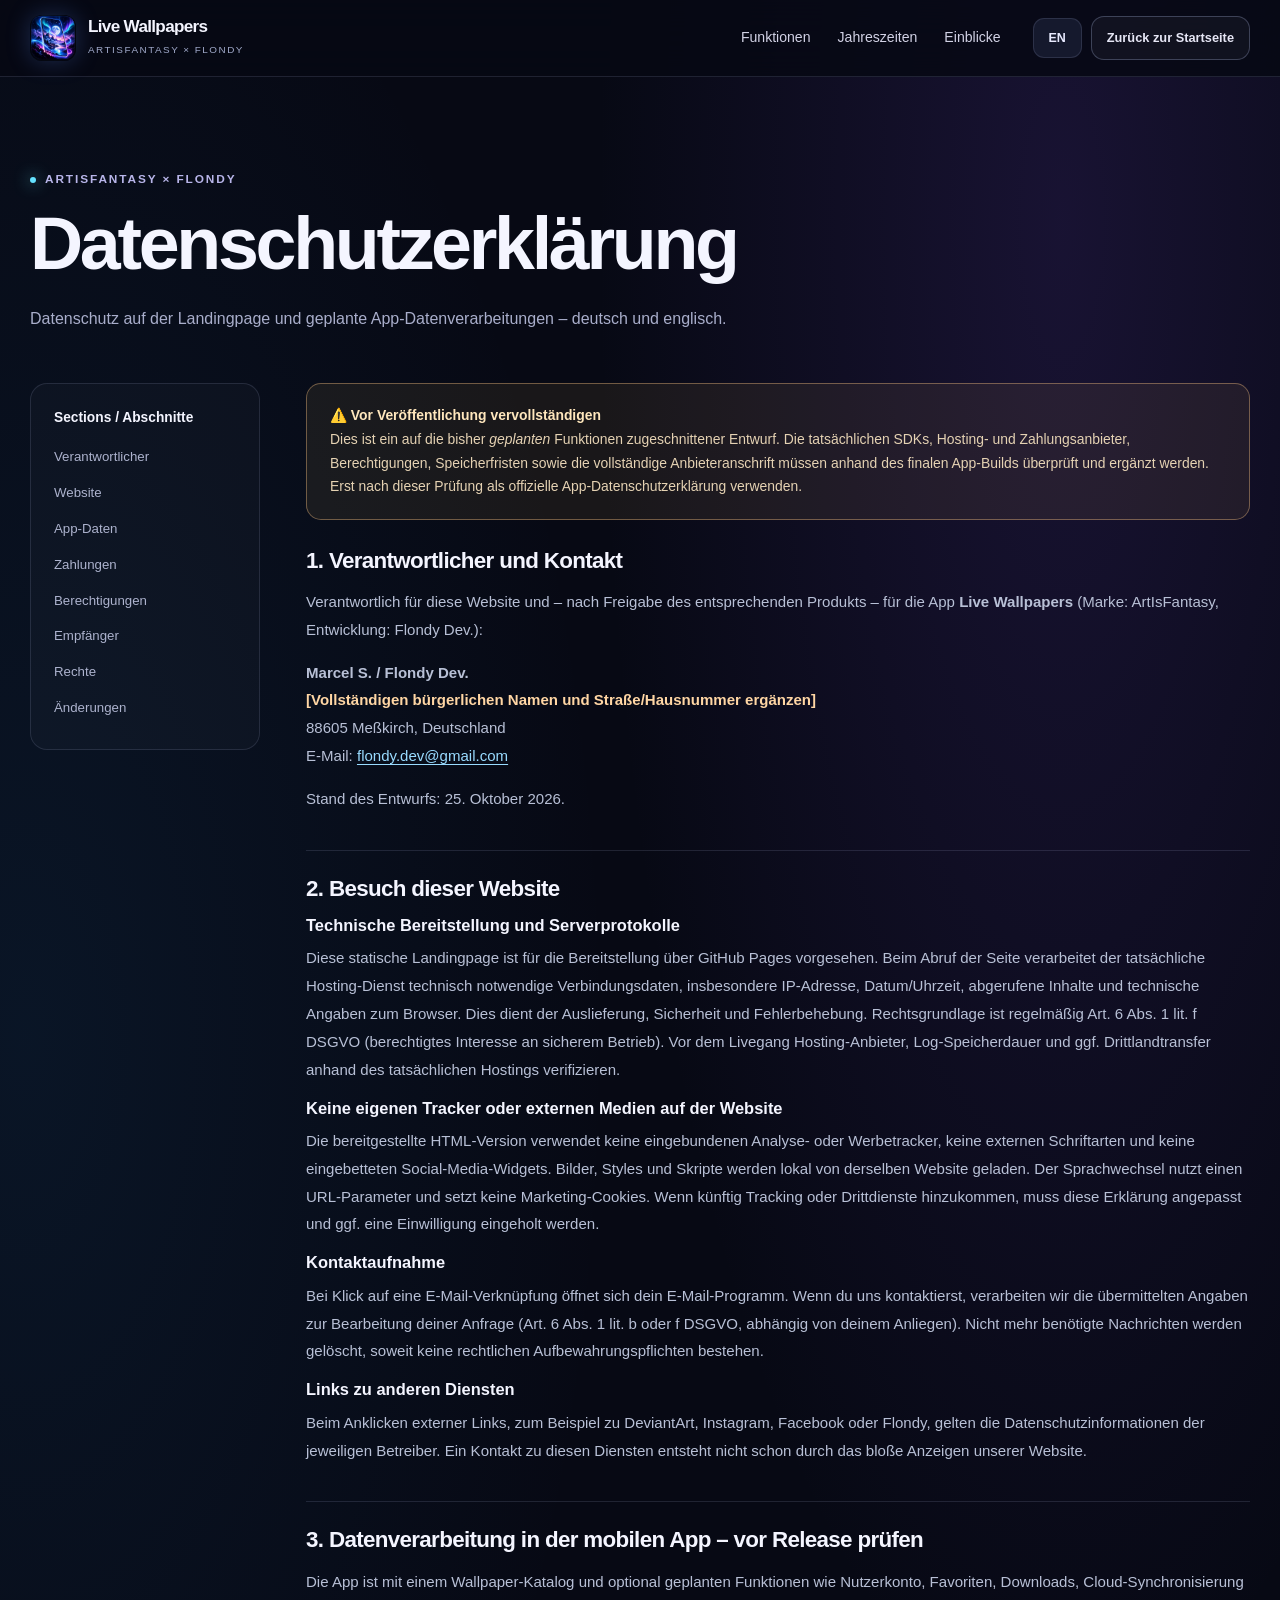
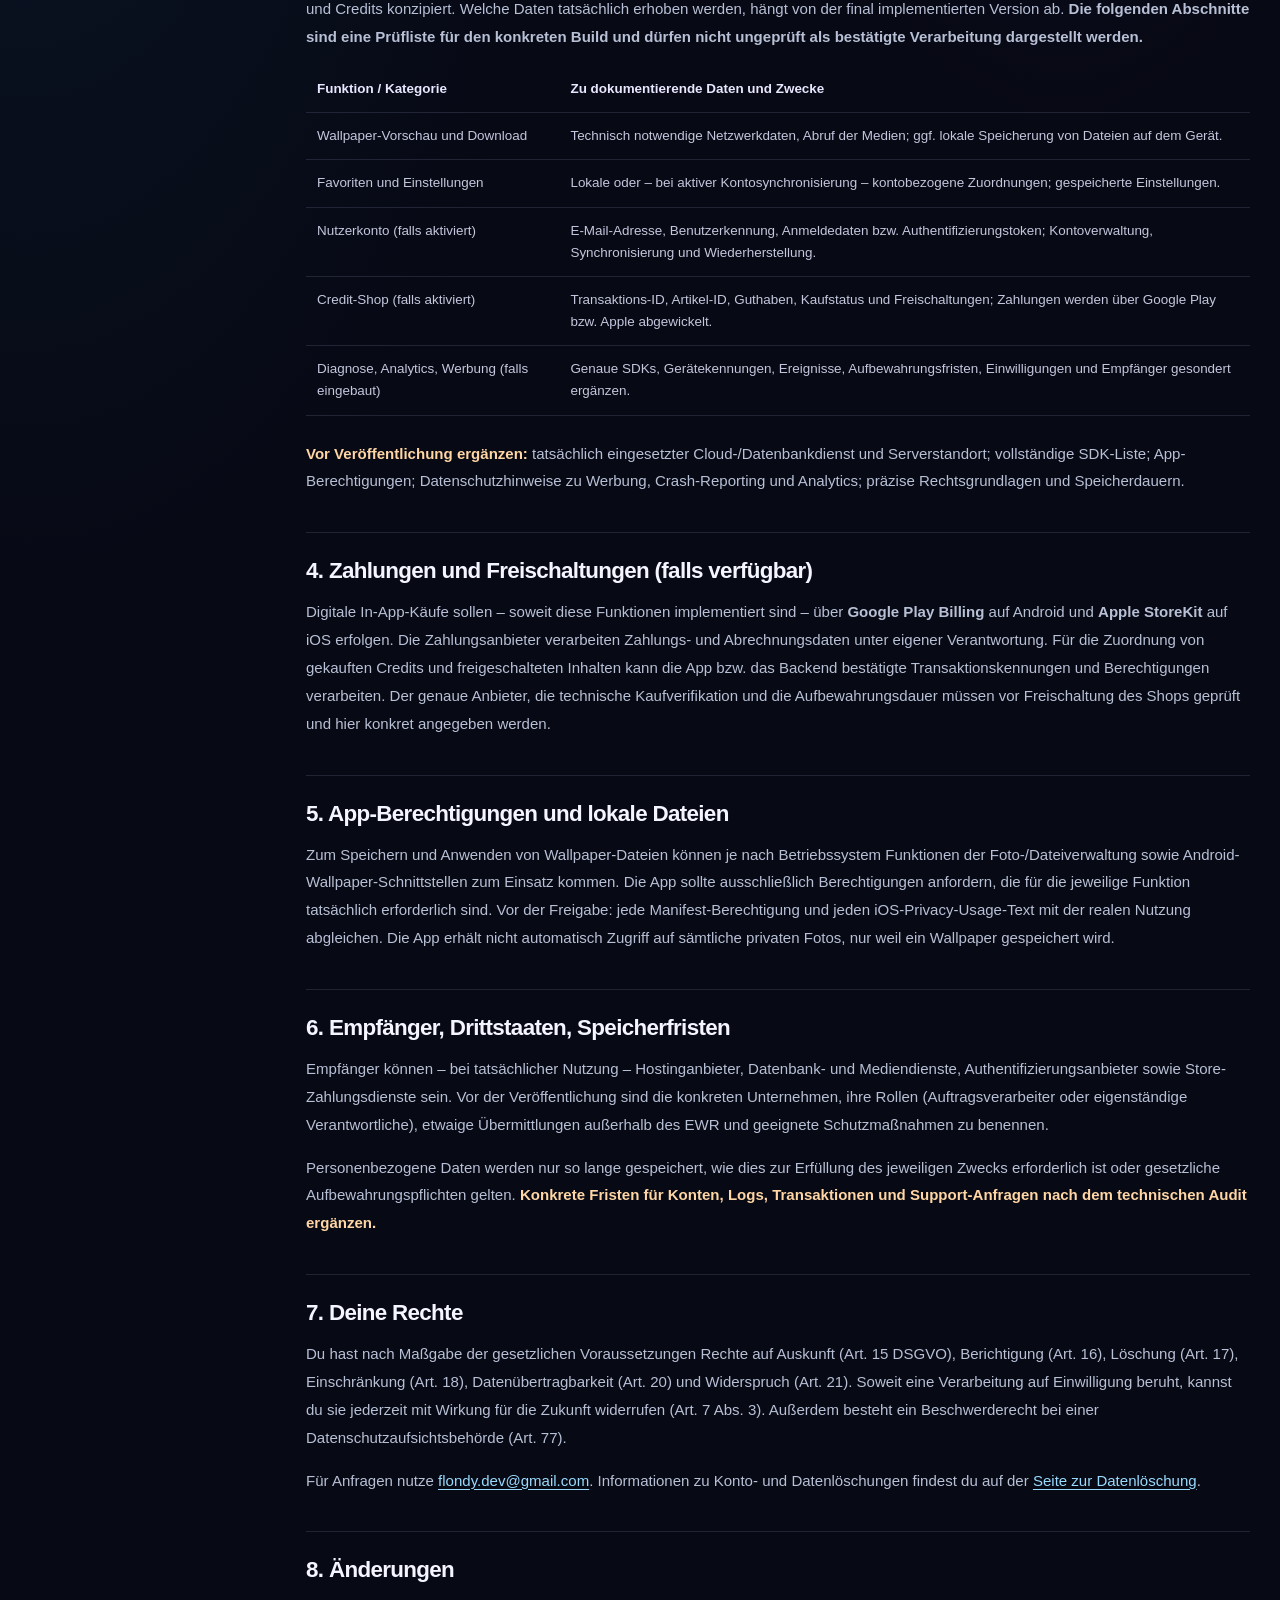
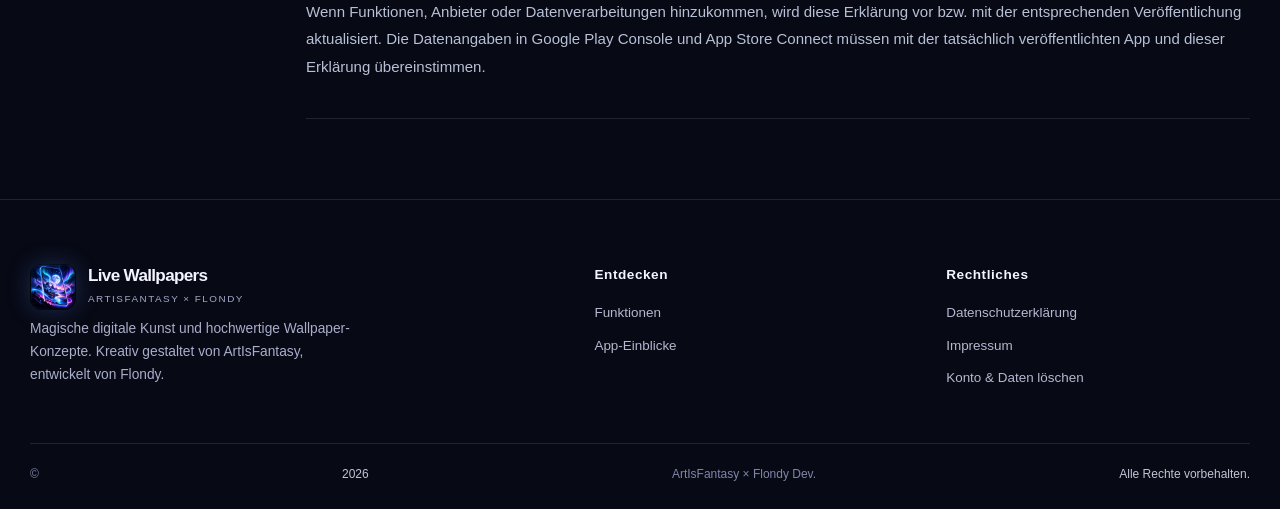
==== datenschutz.html @ 651c8b45 "Landingpage V1: erste Premium-Landingpage (Archiv) Archiv-Commit: originaler Stand aus dem Paket "Li" ====
<!DOCTYPE html>
<html lang="de"><head><meta charset="utf-8"/><meta content="width=device-width,initial-scale=1" name="viewport"/><meta content="#070914" name="theme-color"/><meta content="dark" name="color-scheme"/><meta content="Datenschutz auf der Landingpage und geplante App-Datenverarbeitungen – deutsch und englisch." name="description"/><link href="assets/icon-512.png" rel="icon"/><link href="assets/styles.css" rel="stylesheet"/><title>privacyTitle – Live Wallpapers</title></head><body data-lang="de">
<a class="skip" href="#main">Zum Inhalt springen</a><header class="nav-wrap"><div class="nav container"><a class="brand" href="index.html"><img alt="" height="46" src="assets/brand-icon.webp" width="46"/><span><strong>Live Wallpapers</strong><small>ARTISFANTASY × FLONDY</small></span></a><nav aria-label="Navigation" class="nav-links" id="nav-menu"><a data-t="navFeatures" href="index.html#features">Funktionen</a><a data-t="navSeasons" href="index.html#seasons">Jahreszeiten</a><a data-t="navGallery" href="index.html#preview">Einblicke</a></nav><div class="nav-actions"><button class="lang-btn" data-lang-toggle="" type="button">EN</button><a class="btn btn-ghost btn-sm" data-t="legalBack" href="index.html">Zurück zur Startseite</a><button aria-controls="nav-menu" aria-expanded="false" class="menu-btn" id="menu-btn" type="button">☰</button></div></div></header>
<main id="main"><div class="container"><div class="legal-hero"><span class="eyebrow">ARTISFANTASY × FLONDY</span><h1 data-t="privacyTitle">Datenschutzerklärung</h1><p>Datenschutz auf der Landingpage und geplante App-Datenverarbeitungen – deutsch und englisch.</p></div><div class="legal-layout"><aside aria-label="Abschnitte" class="legal-aside"><strong style="display:block;margin-bottom:9px;font-size:.86rem">Sections / Abschnitte</strong><a href="#controller">Verantwortlicher</a><a href="#website">Website</a><a href="#app">App-Daten</a><a href="#payments">Zahlungen</a><a href="#permissions">Berechtigungen</a><a href="#recipients">Empfänger</a><a href="#rights">Rechte</a><a href="#changes">Änderungen</a></aside><div class="legal-text"><div class="legal-alert"><strong>⚠️ Vor Veröffentlichung vervollständigen</strong><div>Dies ist ein auf die bisher <em>geplanten</em> Funktionen zugeschnittener Entwurf. Die tatsächlichen SDKs, Hosting- und Zahlungsanbieter, Berechtigungen, Speicherfristen sowie die vollständige Anbieteranschrift müssen anhand des finalen App-Builds überprüft und ergänzt werden. Erst nach dieser Prüfung als offizielle App-Datenschutzerklärung verwenden.</div></div>
<div data-lang-content="de">
<section id="controller"><h2>1. Verantwortlicher und Kontakt</h2><p>Verantwortlich für diese Website und – nach Freigabe des entsprechenden Produkts – für die App <strong>Live Wallpapers</strong> (Marke: ArtIsFantasy, Entwicklung: Flondy Dev.):</p><p><strong>Marcel S. / Flondy Dev.</strong><br/><span class="placeholder">[Vollständigen bürgerlichen Namen und Straße/Hausnummer ergänzen]</span><br/>88605 Meßkirch, Deutschland<br/>E-Mail: <a href="mailto:flondy.dev@gmail.com">flondy.dev@gmail.com</a></p><p>Stand des Entwurfs: 25. Oktober 2026.</p></section>
<section id="website"><h2>2. Besuch dieser Website</h2><h3>Technische Bereitstellung und Serverprotokolle</h3><p>Diese statische Landingpage ist für die Bereitstellung über GitHub Pages vorgesehen. Beim Abruf der Seite verarbeitet der tatsächliche Hosting-Dienst technisch notwendige Verbindungsdaten, insbesondere IP-Adresse, Datum/Uhrzeit, abgerufene Inhalte und technische Angaben zum Browser. Dies dient der Auslieferung, Sicherheit und Fehlerbehebung. Rechtsgrundlage ist regelmäßig Art. 6 Abs. 1 lit. f DSGVO (berechtigtes Interesse an sicherem Betrieb). Vor dem Livegang Hosting-Anbieter, Log-Speicherdauer und ggf. Drittlandtransfer anhand des tatsächlichen Hostings verifizieren.</p><h3>Keine eigenen Tracker oder externen Medien auf der Website</h3><p>Die bereitgestellte HTML-Version verwendet keine eingebundenen Analyse- oder Werbetracker, keine externen Schriftarten und keine eingebetteten Social-Media-Widgets. Bilder, Styles und Skripte werden lokal von derselben Website geladen. Der Sprachwechsel nutzt einen URL-Parameter und setzt keine Marketing-Cookies. Wenn künftig Tracking oder Drittdienste hinzukommen, muss diese Erklärung angepasst und ggf. eine Einwilligung eingeholt werden.</p><h3>Kontaktaufnahme</h3><p>Bei Klick auf eine E-Mail-Verknüpfung öffnet sich dein E-Mail-Programm. Wenn du uns kontaktierst, verarbeiten wir die übermittelten Angaben zur Bearbeitung deiner Anfrage (Art. 6 Abs. 1 lit. b oder f DSGVO, abhängig von deinem Anliegen). Nicht mehr benötigte Nachrichten werden gelöscht, soweit keine rechtlichen Aufbewahrungspflichten bestehen.</p><h3>Links zu anderen Diensten</h3><p>Beim Anklicken externer Links, zum Beispiel zu DeviantArt, Instagram, Facebook oder Flondy, gelten die Datenschutzinformationen der jeweiligen Betreiber. Ein Kontakt zu diesen Diensten entsteht nicht schon durch das bloße Anzeigen unserer Website.</p></section>
<section id="app"><h2>3. Datenverarbeitung in der mobilen App – vor Release prüfen</h2><p>Die App ist mit einem Wallpaper-Katalog und optional geplanten Funktionen wie Nutzerkonto, Favoriten, Downloads, Cloud-Synchronisierung und Credits konzipiert. Welche Daten tatsächlich erhoben werden, hängt von der final implementierten Version ab. <strong>Die folgenden Abschnitte sind eine Prüfliste für den konkreten Build und dürfen nicht ungeprüft als bestätigte Verarbeitung dargestellt werden.</strong></p><table class="policy-table"><thead><tr><th>Funktion / Kategorie</th><th>Zu dokumentierende Daten und Zwecke</th></tr></thead><tbody><tr><td>Wallpaper-Vorschau und Download</td><td>Technisch notwendige Netzwerkdaten, Abruf der Medien; ggf. lokale Speicherung von Dateien auf dem Gerät.</td></tr><tr><td>Favoriten und Einstellungen</td><td>Lokale oder – bei aktiver Kontosynchronisierung – kontobezogene Zuordnungen; gespeicherte Einstellungen.</td></tr><tr><td>Nutzerkonto (falls aktiviert)</td><td>E-Mail-Adresse, Benutzerkennung, Anmeldedaten bzw. Authentifizierungstoken; Kontoverwaltung, Synchronisierung und Wiederherstellung.</td></tr><tr><td>Credit-Shop (falls aktiviert)</td><td>Transaktions-ID, Artikel-ID, Guthaben, Kaufstatus und Freischaltungen; Zahlungen werden über Google Play bzw. Apple abgewickelt.</td></tr><tr><td>Diagnose, Analytics, Werbung (falls eingebaut)</td><td>Genaue SDKs, Gerätekennungen, Ereignisse, Aufbewahrungsfristen, Einwilligungen und Empfänger gesondert ergänzen.</td></tr></tbody></table><p><span class="placeholder">Vor Veröffentlichung ergänzen:</span> tatsächlich eingesetzter Cloud-/Datenbankdienst und Serverstandort; vollständige SDK-Liste; App-Berechtigungen; Datenschutzhinweise zu Werbung, Crash-Reporting und Analytics; präzise Rechtsgrundlagen und Speicherdauern.</p></section>
<section id="payments"><h2>4. Zahlungen und Freischaltungen (falls verfügbar)</h2><p>Digitale In-App-Käufe sollen – soweit diese Funktionen implementiert sind – über <strong>Google Play Billing</strong> auf Android und <strong>Apple StoreKit</strong> auf iOS erfolgen. Die Zahlungsanbieter verarbeiten Zahlungs- und Abrechnungsdaten unter eigener Verantwortung. Für die Zuordnung von gekauften Credits und freigeschalteten Inhalten kann die App bzw. das Backend bestätigte Transaktionskennungen und Berechtigungen verarbeiten. Der genaue Anbieter, die technische Kaufverifikation und die Aufbewahrungsdauer müssen vor Freischaltung des Shops geprüft und hier konkret angegeben werden.</p></section>
<section id="permissions"><h2>5. App-Berechtigungen und lokale Dateien</h2><p>Zum Speichern und Anwenden von Wallpaper-Dateien können je nach Betriebssystem Funktionen der Foto-/Dateiverwaltung sowie Android-Wallpaper-Schnittstellen zum Einsatz kommen. Die App sollte ausschließlich Berechtigungen anfordern, die für die jeweilige Funktion tatsächlich erforderlich sind. Vor der Freigabe: jede Manifest-Berechtigung und jeden iOS-Privacy-Usage-Text mit der realen Nutzung abgleichen. Die App erhält nicht automatisch Zugriff auf sämtliche privaten Fotos, nur weil ein Wallpaper gespeichert wird.</p></section>
<section id="recipients"><h2>6. Empfänger, Drittstaaten, Speicherfristen</h2><p>Empfänger können – bei tatsächlicher Nutzung – Hostinganbieter, Datenbank- und Mediendienste, Authentifizierungsanbieter sowie Store-Zahlungsdienste sein. Vor der Veröffentlichung sind die konkreten Unternehmen, ihre Rollen (Auftragsverarbeiter oder eigenständige Verantwortliche), etwaige Übermittlungen außerhalb des EWR und geeignete Schutzmaßnahmen zu benennen.</p><p>Personenbezogene Daten werden nur so lange gespeichert, wie dies zur Erfüllung des jeweiligen Zwecks erforderlich ist oder gesetzliche Aufbewahrungspflichten gelten. <span class="placeholder">Konkrete Fristen für Konten, Logs, Transaktionen und Support-Anfragen nach dem technischen Audit ergänzen.</span></p></section>
<section id="rights"><h2>7. Deine Rechte</h2><p>Du hast nach Maßgabe der gesetzlichen Voraussetzungen Rechte auf Auskunft (Art. 15 DSGVO), Berichtigung (Art. 16), Löschung (Art. 17), Einschränkung (Art. 18), Datenübertragbarkeit (Art. 20) und Widerspruch (Art. 21). Soweit eine Verarbeitung auf Einwilligung beruht, kannst du sie jederzeit mit Wirkung für die Zukunft widerrufen (Art. 7 Abs. 3). Außerdem besteht ein Beschwerderecht bei einer Datenschutzaufsichtsbehörde (Art. 77).</p><p>Für Anfragen nutze <a href="mailto:flondy.dev@gmail.com">flondy.dev@gmail.com</a>. Informationen zu Konto- und Datenlöschungen findest du auf der <a href="konto-loeschen.html">Seite zur Datenlöschung</a>.</p></section>
<section id="changes"><h2>8. Änderungen</h2><p>Wenn Funktionen, Anbieter oder Datenverarbeitungen hinzukommen, wird diese Erklärung vor bzw. mit der entsprechenden Veröffentlichung aktualisiert. Die Datenangaben in Google Play Console und App Store Connect müssen mit der tatsächlich veröffentlichten App und dieser Erklärung übereinstimmen.</p></section>
</div>
<div data-lang-content="en">
<div class="legal-alert"><strong>⚠️ Complete before publishing</strong><div>This is a draft based on planned features. The actual SDKs, hosting and payment providers, permissions, retention periods, and full legal address must be checked against the final app build. Do not use it as the official app privacy policy until verified.</div></div>
<section id="controller-en"><h2>1. Data controller and contact</h2><p>Responsible for this website and, subject to release, the <strong>Live Wallpapers</strong> app (ArtIsFantasy brand, developed by Flondy Dev.):</p><p><strong>Marcel S. / Flondy Dev.</strong><br/><span class="placeholder">[Add full legal name and street address]</span><br/>88605 Meßkirch, Germany<br/>Email: <a href="mailto:flondy.dev@gmail.com">flondy.dev@gmail.com</a></p><p>Draft dated October 25, 2026.</p></section>
<section id="website-en"><h2>2. Visiting this website</h2><h3>Hosting and server logs</h3><p>This static website is designed for GitHub Pages hosting. When accessing the website, the actual hosting provider processes technically necessary connection data, such as IP address, date/time, requested resources, and browser information, to deliver and secure the service. The usual legal basis is Art. 6(1)(f) GDPR (legitimate interest in a secure website). Confirm the actual host, log retention, and any international transfers before launch.</p><h3>No embedded analytics or marketing trackers</h3><p>This provided version does not embed analytics, ad trackers, third-party fonts, or social widgets. Images and scripts are hosted with the website. Language switching uses a URL parameter without marketing cookies. Any future integration of trackers requires a policy update and, where necessary, consent.</p><h3>Emails and external links</h3><p>Email links open your mail program. If you write to us, the personal information you provide is used to handle your request under Art. 6(1)(b) or (f) GDPR as applicable. We delete messages when no longer required, subject to legal retention duties. Following external links to DeviantArt, Instagram, Facebook, or other sites makes those services' privacy terms applicable.</p></section>
<section id="app-en"><h2>3. Mobile app data – verification required before release</h2><p>The app is designed for wallpapers and may include accounts, favorites, downloads, cloud synchronization, and credits. The exact collection and handling of personal data depends on the final implementation. <strong>The following is a build-audit checklist, not a representation that each feature is already active.</strong></p><table class="policy-table"><thead><tr><th>Feature</th><th>Potential data and purpose to verify</th></tr></thead><tbody><tr><td>Wallpaper browsing/downloads</td><td>Necessary network requests and locally saved wallpaper files.</td></tr><tr><td>Favorites/settings</td><td>Local settings or account-linked favorites if cloud sync is enabled.</td></tr><tr><td>Account (if enabled)</td><td>Email, user ID, authentication credentials or tokens, to manage and restore accounts.</td></tr><tr><td>Credit purchases (if enabled)</td><td>Transaction ID, product ID, credit balance and entitlements; payments via Google or Apple.</td></tr><tr><td>Analytics, crashes, ads (if included)</td><td>Identify all SDKs, device identifiers, recipients, legal basis, consent, and retention.</td></tr></tbody></table><p><span class="placeholder">Before publication:</span> insert actual hosting/backend services and processing locations, precise SDK list, app permissions, legal bases, purposes, and retention periods.</p></section>
<section id="payments-en"><h2>4. Purchases and unlocks (if available)</h2><p>Digital in-app payments are intended to use <strong>Google Play Billing</strong> on Android and <strong>Apple StoreKit</strong> on iOS. Payment platforms handle payment details under their own terms. The app/backend may use verified transaction identifiers and entitlements to maintain purchases and credit balances. Document the final setup and retention periods before releasing the store.</p></section>
<section id="permissions-en"><h2>5. Permissions and local files</h2><p>Saving and applying wallpapers may use system media/file capabilities and Android wallpaper APIs. Only permissions genuinely necessary for a user-requested feature should be requested. Audit Android manifest permissions and iOS usage descriptions before release. Saving a wallpaper does not inherently require unrestricted access to all private photos.</p></section>
<section id="recipients-en"><h2>6. Recipients, transfers, retention</h2><p>Actual recipients may include hosting, storage, authentication, database, and store payment providers. Before publication identify each company, its role, international transfers and safeguards. Personal data is retained only as required for a specific purpose or legal obligation. <span class="placeholder">Specify real retention periods after the implementation audit.</span></p></section>
<section id="rights-en"><h2>7. Your rights</h2><p>Where applicable, you have GDPR rights of access (Art. 15), rectification (Art. 16), erasure (Art. 17), restriction (Art. 18), portability (Art. 20), objection (Art. 21), withdrawal of consent (Art. 7(3)), and the right to lodge a complaint with a data protection authority (Art. 77).</p><p>Contact <a href="mailto:flondy.dev@gmail.com">flondy.dev@gmail.com</a>. For account and data requests, see <a href="konto-loeschen.html?lang=en">Delete account and data</a>.</p></section>
<section id="changes-en"><h2>8. Updates</h2><p>This policy must be updated when the app's features, service providers, or data handling changes. Google Play Data safety disclosures and App Store privacy answers must remain consistent with the actual production build and this notice.</p></section>
</div></div></div></div></main>
<footer class="footer" style="margin-top:20px"><div class="container"><div class="footer-grid"><div><a class="brand" href="index.html"><img alt="" height="46" src="assets/brand-icon.webp" width="46"/><span><strong>Live Wallpapers</strong><small>ARTISFANTASY × FLONDY</small></span></a><p data-t="footerDesc">Magische digitale Kunst und hochwertige Wallpaper-Konzepte. Kreativ gestaltet von ArtIsFantasy, entwickelt von Flondy.</p></div><div><h4 data-t="footerExplore">Entdecken</h4><nav><a data-t="footerFeatures" href="index.html#features">Funktionen</a><a data-t="footerGallery" href="index.html#preview">App-Einblicke</a></nav></div><div><h4 data-t="footerLegal">Rechtliches</h4><nav><a data-lang-href="datenschutz.html" data-t="footerPrivacy" href="datenschutz.html?lang=de">Datenschutzerklärung</a><a data-lang-href="impressum.html" data-t="footerImprint" href="impressum.html?lang=de">Impressum</a><a data-lang-href="konto-loeschen.html" data-t="footerDeletion" href="konto-loeschen.html?lang=de">Konto &amp; Daten löschen</a></nav></div></div><div class="copyright">© <span data-year="">2026</span> ArtIsFantasy × Flondy Dev. <span data-t="footerCopy">Alle Rechte vorbehalten.</span></div></div></footer><script defer="" src="assets/config.js"></script><script defer="" src="assets/main.js"></script></body></html>
---- assets/styles.css ----
:root{--bg:#070914;--bg2:#0e1022;--surface:#11152a;--surface2:#171c35;--border:rgba(198,206,255,.13);--text:#f4f5ff;--muted:#a9aecb;--purple:#b78cff;--cyan:#64e2ff;--rose:#ff89d5;--gold:#ffcf82;--accent:#bd8aff;--accent2:#65dcff;--radius:22px;--max:1220px;--shadow:0 25px 80px rgba(0,0,0,.35)}
*{box-sizing:border-box}html{scroll-behavior:smooth}body{margin:0;color:var(--text);background:radial-gradient(ellipse at 83% 6%,rgba(94,57,173,.20),transparent 31%),radial-gradient(ellipse at 2% 28%,rgba(33,130,199,.10),transparent 33%),var(--bg);font:400 16px/1.65 Inter,ui-sans-serif,-apple-system,BlinkMacSystemFont,"Segoe UI",Arial,sans-serif;overflow-x:hidden}a{color:inherit;text-decoration:none}button{font:inherit;cursor:pointer}button:disabled{cursor:not-allowed}img{max-width:100%;display:block}a:focus-visible,button:focus-visible,input:focus-visible{outline:3px solid var(--cyan);outline-offset:4px}.sr-only{position:absolute;clip-path:inset(50%);width:1px;height:1px;overflow:hidden;white-space:nowrap}.container{width:min(var(--max),calc(100% - 48px));margin-inline:auto}h1,h2,h3,p{margin-top:0}h1,h2,h3{line-height:1.12;letter-spacing:-.045em}h1{font-size:clamp(3.05rem,7.5vw,6.25rem);font-weight:830}h2{font-size:clamp(2.2rem,4.2vw,3.75rem);font-weight:800}h3{font-size:1.22rem;letter-spacing:-.022em}p{color:var(--muted)}.eyebrow{display:inline-flex;gap:9px;align-items:center;text-transform:uppercase;letter-spacing:.16em;font-size:.74rem;font-weight:800;color:#b8b5e9}.eyebrow:before{content:"";height:6px;width:6px;border-radius:50%;background:var(--cyan);box-shadow:0 0 16px var(--cyan)}.gradient-text{background:linear-gradient(100deg,#fff 0%,#c9b7ff 35%,#7de9ff 76%,#ffb1e7);-webkit-background-clip:text;background-clip:text;color:transparent}.glow-orb{pointer-events:none;position:absolute;filter:blur(70px);opacity:.36;border-radius:50%;z-index:-1}.orb-one{background:#7438e5;width:340px;height:340px;top:10%;right:12%}.orb-two{background:#0b8dab;width:290px;height:290px;top:60%;left:-120px}.skip{position:absolute;top:-100px;left:12px;z-index:200;background:#fff;color:#111;padding:8px 16px}.skip:focus{top:10px}
.nav-wrap{position:sticky;top:0;z-index:30;background:rgba(7,9,20,.84);border-bottom:1px solid var(--border);backdrop-filter:blur(18px);-webkit-backdrop-filter:blur(18px)}.nav{height:76px;display:flex;align-items:center;gap:32px}.brand{display:inline-flex;align-items:center;gap:12px;flex-shrink:0}.brand img{width:46px;height:46px;border-radius:12px;box-shadow:0 0 23px rgba(97,145,255,.25)}.brand strong{display:block;font-size:1.07rem;line-height:1.1;letter-spacing:-.04em}.brand small{display:block;font-size:.62rem;letter-spacing:.15em;color:#a0a9c9;text-transform:uppercase;margin-top:5px}.nav-links{margin-left:auto;display:flex;align-items:center;gap:27px}.nav-links a{font-size:.88rem;color:#d2d2e5;transition:color .2s}.nav-links a:hover{color:white}.nav-actions{display:flex;align-items:center;gap:9px}.lang-btn,.menu-btn{background:#15192d;border:1px solid var(--border);color:#e8eaff;border-radius:11px;padding:9px 12px;font-size:.78rem;font-weight:750;min-width:49px}.menu-btn{display:none}.btn{display:inline-flex;align-items:center;justify-content:center;gap:10px;border:1px solid transparent;border-radius:13px;padding:14px 21px;font-weight:750;font-size:.91rem;white-space:nowrap;transition:transform .18s,filter .18s,border-color .18s;background:none}.btn:hover{transform:translateY(-2px);filter:brightness(1.08)}.btn-primary{color:#081221;background:linear-gradient(110deg,#80eeff,#b7a1ff 66%,#f4a8ed);box-shadow:0 10px 30px rgba(102,191,246,.18)}.btn-ghost{color:#e6e6f5;border:1px solid rgba(192,207,255,.25);background:rgba(255,255,255,.04)}.btn-sm{padding:10px 15px;font-size:.8rem}.btn-disabled{opacity:.55;cursor:default}.btn-disabled:hover{transform:none;filter:none}.badge{display:inline-flex;align-items:center;gap:8px;padding:7px 13px;background:rgba(134,111,243,.13);border:1px solid rgba(177,139,255,.33);border-radius:99px;font-size:.72rem;font-weight:750;color:#dfcfff;letter-spacing:.035em}.badge .dot{background:#8af4ca;box-shadow:0 0 12px #8af4ca;width:6px;height:6px;border-radius:50%}
.hero{position:relative;min-height:720px;display:grid;grid-template-columns:1.03fr .97fr;align-items:center;gap:12px;padding-top:74px;padding-bottom:108px}.hero:after{content:"";position:absolute;inset:14% -12% 0 52%;z-index:-2;background:radial-gradient(ellipse at center,rgba(117,48,190,.25),transparent 65%)}.hero-copy{position:relative;z-index:2}.hero h1{margin:24px 0}.hero p{max-width:520px;font-size:1.08rem;line-height:1.8}.hero-actions{display:flex;flex-wrap:wrap;gap:13px;margin-top:31px}.trustline{display:flex;align-items:center;gap:12px;margin-top:27px;color:#a4adc8;font-size:.78rem}.trustline .stars{color:var(--gold);letter-spacing:.09em}.hero-art{position:relative;min-height:580px;display:flex;align-items:center;justify-content:center}.hero-art:before{content:"";position:absolute;inset:4%;background:radial-gradient(circle,rgba(65,145,255,.25),transparent 67%);filter:blur(18px)}.hero-art img{position:relative;width:min(100%,625px);border-radius:34px;filter:drop-shadow(0 25px 50px rgba(45,55,145,.25));animation:float 9s ease-in-out infinite}.float-card{position:absolute;z-index:2;display:flex;align-items:center;gap:13px;padding:13px 16px;border:1px solid rgba(236,226,255,.25);background:rgba(14,17,35,.80);backdrop-filter:blur(12px);border-radius:15px;box-shadow:var(--shadow)}.float-card strong{display:block;font-size:.86rem;line-height:1.3}.float-card small{display:block;font-size:.7rem;color:var(--muted)}.float-icon{font-size:1.35rem}.float-a{left:-10px;bottom:16%}.float-b{right:-8px;top:22%}.small-stats{display:grid;grid-template-columns:repeat(3,1fr);gap:14px;padding-bottom:28px}.small-stat{border-left:1px solid var(--border);padding-left:25px}.small-stat strong{display:block;font-size:1.16rem;line-height:1.3}.small-stat span{font-size:.83rem;color:var(--muted)}
.section{padding:95px 0}.section-head{text-align:center;max-width:760px;margin:0 auto 42px}.section-head h2{margin:15px 0}.section-head p{font-size:1rem}.section-head.left{text-align:left;margin-left:0}.section-head.left p{max-width:610px}.divider-line{border-top:1px solid var(--border)}.feature-grid{display:grid;grid-template-columns:repeat(3,1fr);gap:18px}.feature{padding:30px 28px;border:1px solid var(--border);border-radius:var(--radius);background:linear-gradient(150deg,rgba(255,255,255,.065),rgba(255,255,255,.017));min-height:230px;transition:transform .3s,border-color .3s}.feature:hover{transform:translateY(-5px);border-color:rgba(179,156,255,.38)}.feature .ico{display:grid;place-items:center;width:50px;height:50px;border-radius:15px;background:linear-gradient(140deg,rgba(117,208,255,.17),rgba(192,104,254,.16));font-size:1.5rem;margin-bottom:25px}.feature p{font-size:.89rem;margin-bottom:0}.feature h3{margin:0 0 10px}
.season-section{position:relative;overflow:hidden}.season-layout{display:grid;grid-template-columns:.85fr 1.15fr;gap:45px;align-items:center}.season-controls{display:flex;gap:10px;flex-wrap:wrap;margin:30px 0}.season-tab{display:flex;align-items:center;gap:9px;padding:10px 13px;border:1px solid var(--border);color:#bcc3d9;border-radius:11px;background:rgba(255,255,255,.03);font-weight:700;font-size:.83rem;transition:all .2s}.season-tab[aria-pressed="true"]{color:white;border-color:var(--accent);background:rgba(175,125,255,.19);box-shadow:inset 0 0 16px rgba(136,103,241,.12)}.season-preview{position:relative;min-height:475px;overflow:hidden;border-radius:32px;border:1px solid rgba(227,224,255,.21);background:#10152b;box-shadow:var(--shadow)}.season-preview img{width:100%;height:100%;min-height:475px;object-fit:cover;transition:opacity .25s,transform 1s}.season-preview:after{content:"";position:absolute;inset:35% 0 0;background:linear-gradient(transparent,rgba(3,5,18,.88))}.season-preview .season-label{position:absolute;z-index:2;bottom:34px;left:34px;right:34px}.season-label strong{font-size:2rem;letter-spacing:-.045em;display:block}.season-label small{font-size:.85rem;color:#dbdaf3}.season-meta{display:inline-block;margin-bottom:13px;padding:5px 12px;border:1px solid rgba(255,255,255,.28);border-radius:99px;color:white;font-size:.76rem;background:rgba(6,9,25,.25);backdrop-filter:blur(8px)}
.gallery-filter{display:flex;justify-content:center;gap:10px;flex-wrap:wrap;margin-bottom:30px}.filter-btn{padding:9px 16px;border-radius:99px;background:#141a30;border:1px solid var(--border);color:#cdd0e7;font-weight:700;font-size:.8rem}.filter-btn[aria-pressed="true"]{background:linear-gradient(120deg,rgba(104,213,249,.2),rgba(175,103,253,.2));border-color:rgba(146,206,255,.48);color:white}.gallery-grid{display:grid;grid-template-columns:repeat(5,1fr);gap:15px}.shot{position:relative;display:block;width:100%;padding:0;border:1px solid var(--border);background:#101528;border-radius:19px;overflow:hidden;text-align:left;transition:transform .25s,border-color .25s;box-shadow:0 16px 45px rgba(0,0,0,.23)}.shot:hover{transform:translateY(-7px);border-color:rgba(137,188,253,.6)}.shot img{width:100%;aspect-ratio:9/16;object-fit:cover}.shot .shot-info{position:absolute;bottom:0;left:0;right:0;padding:35px 13px 13px;background:linear-gradient(transparent,rgba(3,5,20,.95))}.shot-info strong{font-size:.83rem;display:block}.shot-info small{display:block;color:#c5c6dc;font-size:.7rem}.shot[hidden]{display:none}
.showcase{display:grid;grid-template-columns:1fr 1fr;gap:45px;align-items:center}.showcase-image{position:relative;max-width:520px;justify-self:center}.showcase-image img{border-radius:28px;border:1px solid var(--border);box-shadow:var(--shadow)}.list-check{list-style:none;padding:0;margin:28px 0;display:grid;gap:13px}.list-check li{color:#c8cce1;padding-left:30px;position:relative}.list-check li:before{content:"✓";position:absolute;left:0;color:#75ebda;font-weight:850}.credits-panel{position:relative;overflow:hidden;border:1px solid rgba(196,171,255,.29);border-radius:32px;background:radial-gradient(ellipse at 83% -20%,rgba(119,86,214,.37),transparent 55%),linear-gradient(125deg,#11162d,#0c1020);padding:60px 58px;display:grid;grid-template-columns:1.15fr .85fr;gap:25px;align-items:center}.credit-display{justify-self:center;width:250px;height:250px;display:flex;flex-direction:column;align-items:center;justify-content:center;border-radius:50%;border:1px solid rgba(236,221,255,.36);background:radial-gradient(circle,rgba(132,73,235,.48),rgba(24,22,60,.40) 67%);box-shadow:0 0 0 20px rgba(124,101,225,.055),0 0 90px rgba(121,92,234,.3);text-align:center}.credit-display span{font-size:3.25rem;line-height:1}.credit-display strong{font-size:1.5rem;margin-top:7px}.credit-display small{font-size:.7rem;color:#c4bfea;letter-spacing:.13em;text-transform:uppercase}.credit-card{display:flex;gap:12px;align-items:center;margin-top:15px;color:#d6d8ef;font-size:.86rem}
.faq-list{max-width:870px;margin:0 auto;display:grid;gap:12px}.faq-list details{border:1px solid var(--border);border-radius:15px;background:rgba(255,255,255,.03);padding:20px 23px}.faq-list summary{cursor:pointer;font-weight:750;list-style:none;position:relative;padding-right:25px}.faq-list summary::-webkit-details-marker{display:none}.faq-list summary:after{content:"+";position:absolute;right:0;font-size:1.4rem;color:var(--cyan);top:-5px}.faq-list details[open] summary:after{content:"−"}.faq-list details p{margin:14px 0 0;font-size:.89rem}
.final-cta{position:relative;text-align:center;border:1px solid var(--border);border-radius:30px;overflow:hidden;padding:76px 25px;background:linear-gradient(160deg,rgba(128,80,205,.2),rgba(19,40,69,.22)),#10142a}.final-cta:after{content:"";position:absolute;z-index:0;width:450px;height:450px;border-radius:50%;background:rgba(110,91,220,.24);filter:blur(90px);left:50%;top:-200px;transform:translateX(-50%)}.final-cta>*{position:relative;z-index:1}.final-cta h2{max-width:650px;margin:16px auto}.final-cta p{max-width:570px;margin:0 auto 26px}.footer{padding:64px 0 24px;border-top:1px solid var(--border);margin-top:90px}.footer-grid{display:grid;grid-template-columns:1.7fr 1fr 1fr;gap:48px}.footer p{font-size:.86rem;max-width:335px}.footer h4{font-size:.85rem;letter-spacing:.04em;margin:0 0 16px}.footer nav{display:grid;gap:10px}.footer nav a{font-size:.84rem;color:#b4b9d1}.footer nav a:hover{color:#fff}.copyright{margin-top:43px;padding-top:21px;border-top:1px solid var(--border);display:flex;justify-content:space-between;gap:20px;flex-wrap:wrap;font-size:.75rem;color:#7f87aa}.copyright span{color:#c2c4d7}
.legal-hero{padding:88px 0 35px}.legal-hero h1{font-size:clamp(2.7rem,6vw,4.6rem);margin:12px 0 20px}.legal-hero p{max-width:750px}.legal-layout{display:grid;grid-template-columns:230px minmax(0,1fr);gap:46px;align-items:start;padding-bottom:60px}.legal-aside{position:sticky;top:108px;background:rgba(255,255,255,.025);border:1px solid var(--border);padding:23px;border-radius:17px}.legal-aside a{display:block;padding:7px 0;font-size:.83rem;color:#adb3ce}.legal-aside a:hover{color:white}.legal-text{min-width:0}.legal-text section{padding:25px 0 22px;border-bottom:1px solid var(--border);scroll-margin-top:100px}.legal-text section:first-child{padding-top:0}.legal-text h2{font-size:1.4rem;letter-spacing:-.03em;margin-bottom:15px}.legal-text h3{font-size:1.03rem;letter-spacing:0;margin-bottom:10px}.legal-text p,.legal-text li{font-size:.94rem;line-height:1.85;color:#b8c0d6}.legal-text ul{padding-left:23px}.legal-text a{color:#99dbff;text-decoration:underline;text-underline-offset:3px}.legal-alert{border:1px solid rgba(255,199,134,.38);background:rgba(255,193,97,.075);padding:20px 23px;border-radius:15px;color:#e5d2b3;font-size:.87rem;line-height:1.7;margin:0 0 28px}.legal-alert strong{color:#ffe7bd}.placeholder{color:#ffd6a4;font-weight:700}.policy-table{width:100%;border-collapse:collapse;margin:13px 0 24px;font-size:.84rem}.policy-table th,.policy-table td{border-bottom:1px solid var(--border);padding:12px 11px;text-align:left;vertical-align:top}.policy-table th{color:#e9e7ff}.policy-table td{color:#c4c7dd}body[data-lang="de"] [data-lang-content="en"],body[data-lang="en"] [data-lang-content="de"]{display:none!important}
.modal{border:1px solid rgba(208,210,255,.26);background:#101429;border-radius:24px;color:white;padding:0;max-width:min(700px,calc(100% - 28px));width:100%;box-shadow:0 30px 100px #000b}.modal::backdrop{background:rgba(0,0,0,.82);backdrop-filter:blur(8px)}.modal .modal-inner{display:grid;grid-template-columns:47% 53%}.modal img{width:100%;height:100%;max-height:590px;object-fit:cover;border-radius:24px 0 0 24px}.modal-content{padding:30px;align-self:center}.modal-content h3{font-size:1.65rem;margin:10px 0}.modal-content p{font-size:.92rem}.modal-close{position:absolute;right:12px;top:12px;background:#252842;border:1px solid var(--border);border-radius:10px;color:#fff;width:39px;height:39px;font-size:1.4rem;z-index:1}
@keyframes float{0%,100%{transform:translateY(0)}50%{transform:translateY(-14px)}}@media(max-width:1090px){.nav-links{gap:14px}.gallery-grid{grid-template-columns:repeat(3,1fr)}.hero-art{min-height:460px}.hero{min-height:650px}.float-a{left:0}.float-b{right:0}}@media(max-width:830px){.container{width:min(var(--max),calc(100% - 32px))}.nav{height:70px}.nav-links{display:none;position:absolute;left:0;right:0;top:70px;padding:18px 22px 26px;background:#0b0d1c;flex-direction:column;align-items:start;gap:17px;border-bottom:1px solid var(--border)}.nav-links.is-open{display:flex}.nav-actions{margin-left:auto}.menu-btn{display:inline-flex}.nav-actions .btn-sm{display:none}.hero{grid-template-columns:1fr;text-align:center;padding:66px 0 30px;gap:20px}.hero-copy{max-width:700px;margin-inline:auto}.hero-copy p{margin-inline:auto}.hero-actions,.trustline{justify-content:center}.hero-art{min-height:440px;max-width:610px;width:100%;margin:auto}.hero-art img{width:82%}.small-stats{margin-top:15px}.feature-grid{grid-template-columns:repeat(2,1fr)}.season-layout,.showcase{grid-template-columns:1fr}.season-preview{min-height:420px}.season-preview img{min-height:420px}.credits-panel{padding:36px;grid-template-columns:1fr;text-align:center}.credit-card{justify-content:center}.legal-layout{grid-template-columns:1fr;gap:18px}.legal-aside{position:static;display:flex;flex-wrap:wrap;gap:0 15px}.footer-grid{grid-template-columns:1fr 1fr}.footer-grid>div:first-child{grid-column:1/-1}}@media(max-width:550px){h1{font-size:clamp(2.8rem,13vw,4.3rem)}.section{padding:70px 0}.hero{padding-top:45px}.hero-actions .btn{width:100%}.hero-art{min-height:350px}.hero-art img{width:91%}.float-card{padding:9px 10px}.float-card strong{font-size:.7rem}.float-card small{font-size:.6rem}.float-icon{font-size:1.05rem}.float-a{left:0;bottom:10%}.float-b{right:0;top:20%}.small-stats{gap:4px}.small-stat{padding-left:13px}.small-stat strong{font-size:.93rem}.small-stat span{font-size:.7rem}.feature-grid{grid-template-columns:1fr}.feature{min-height:0}.gallery-grid{grid-template-columns:repeat(2,1fr);gap:11px}.shot-info strong{font-size:.74rem}.season-preview,.season-preview img{min-height:370px}.season-preview .season-label{left:22px;bottom:22px}.season-controls{gap:7px}.season-tab{font-size:.75rem;padding:8px 11px}.credits-panel{padding:35px 23px}.credit-display{width:198px;height:198px}.footer-grid{gap:28px}.footer{margin-top:50px}.modal .modal-inner{grid-template-columns:1fr}.modal img{max-height:45vh;border-radius:24px 24px 0 0}.modal-content{padding:24px}.modal{max-height:90vh;overflow:auto}.legal-hero{padding-top:55px}.policy-table{display:block;overflow-x:auto}.brand strong{font-size:.94rem}.brand small{font-size:.54rem}}@media(prefers-reduced-motion:reduce){*,*:before,*:after{scroll-behavior:auto!important;animation:none!important;transition:none!important}}
/* Prevent decorative blurred effects from creating sideways scroll on narrow devices. */
html,body{max-width:100%;overflow-x:clip}
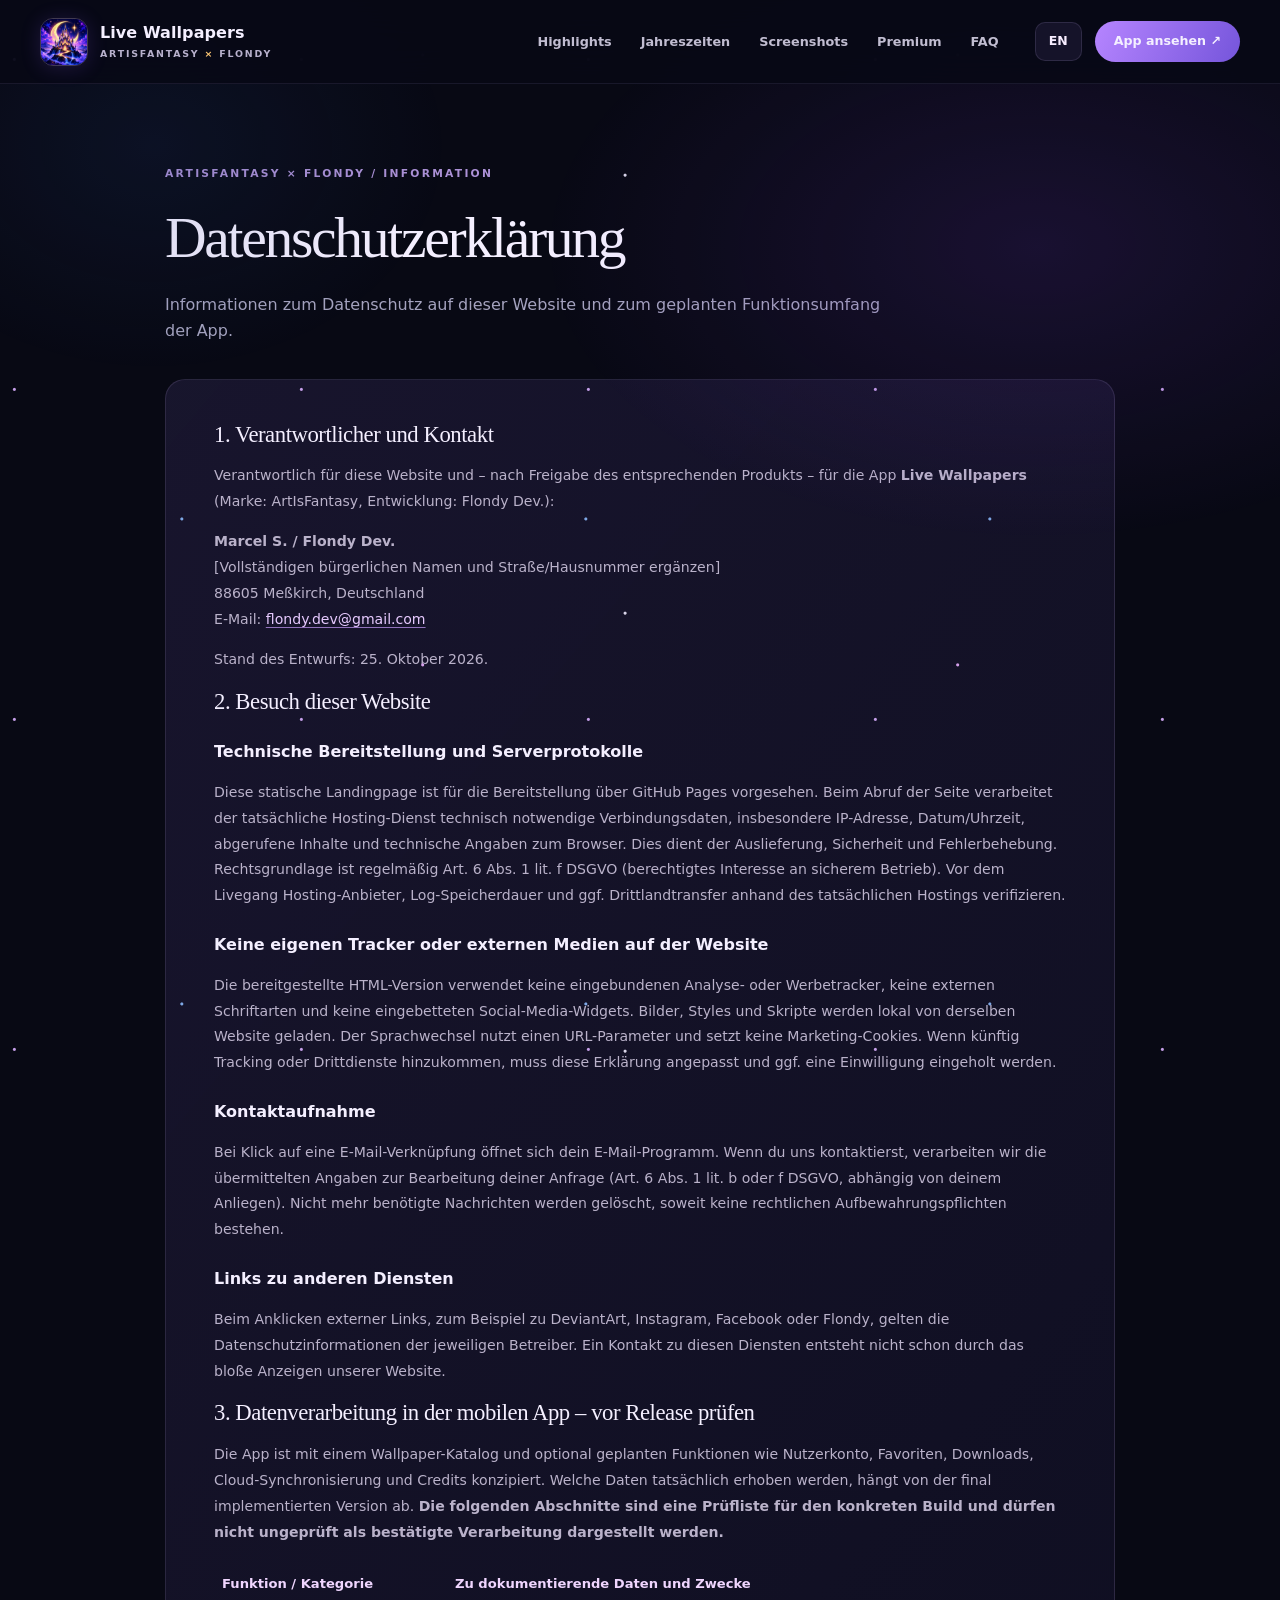
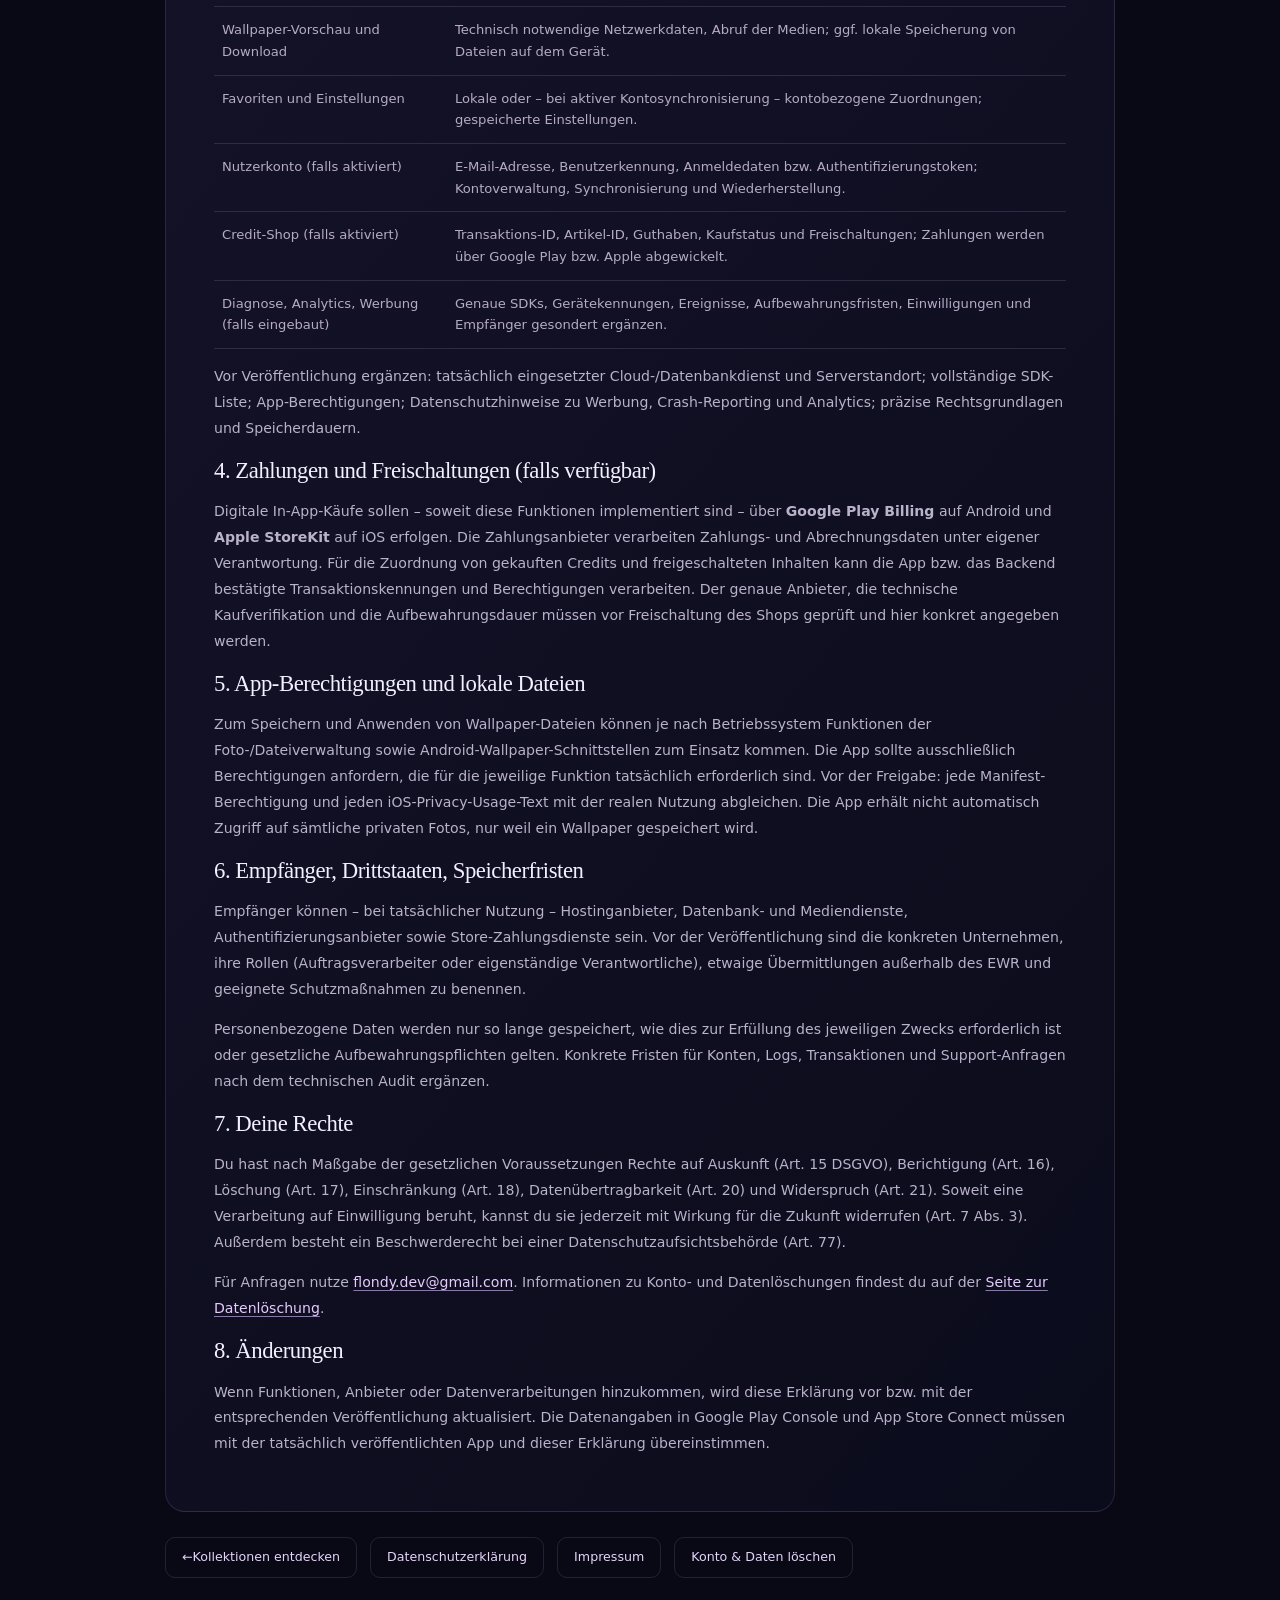
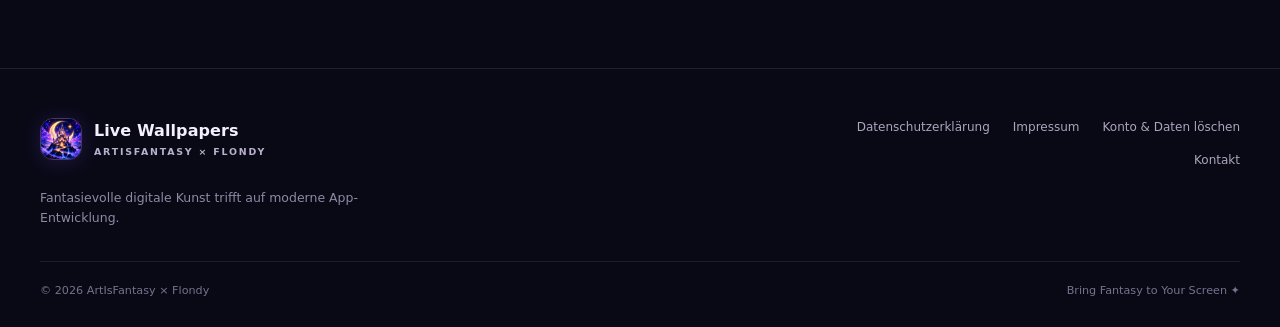
==== commit 8db58cc3: "Landingpage V2: Schloss-Icon, Screenshot-Galerie, sechs Saisonkollektionen (Archiv) Archiv-Commit: o" ====
--- a/datenschutz.html
+++ b/datenschutz.html
@@ -1,26 +1,29 @@
-<!DOCTYPE html>
-<html lang="de"><head><meta charset="utf-8"/><meta content="width=device-width,initial-scale=1" name="viewport"/><meta content="#070914" name="theme-color"/><meta content="dark" name="color-scheme"/><meta content="Datenschutz auf der Landingpage und geplante App-Datenverarbeitungen – deutsch und englisch." name="description"/><link href="assets/icon-512.png" rel="icon"/><link href="assets/styles.css" rel="stylesheet"/><title>privacyTitle – Live Wallpapers</title></head><body data-lang="de">
-<a class="skip" href="#main">Zum Inhalt springen</a><header class="nav-wrap"><div class="nav container"><a class="brand" href="index.html"><img alt="" height="46" src="assets/brand-icon.webp" width="46"/><span><strong>Live Wallpapers</strong><small>ARTISFANTASY × FLONDY</small></span></a><nav aria-label="Navigation" class="nav-links" id="nav-menu"><a data-t="navFeatures" href="index.html#features">Funktionen</a><a data-t="navSeasons" href="index.html#seasons">Jahreszeiten</a><a data-t="navGallery" href="index.html#preview">Einblicke</a></nav><div class="nav-actions"><button class="lang-btn" data-lang-toggle="" type="button">EN</button><a class="btn btn-ghost btn-sm" data-t="legalBack" href="index.html">Zurück zur Startseite</a><button aria-controls="nav-menu" aria-expanded="false" class="menu-btn" id="menu-btn" type="button">☰</button></div></div></header>
-<main id="main"><div class="container"><div class="legal-hero"><span class="eyebrow">ARTISFANTASY × FLONDY</span><h1 data-t="privacyTitle">Datenschutzerklärung</h1><p>Datenschutz auf der Landingpage und geplante App-Datenverarbeitungen – deutsch und englisch.</p></div><div class="legal-layout"><aside aria-label="Abschnitte" class="legal-aside"><strong style="display:block;margin-bottom:9px;font-size:.86rem">Sections / Abschnitte</strong><a href="#controller">Verantwortlicher</a><a href="#website">Website</a><a href="#app">App-Daten</a><a href="#payments">Zahlungen</a><a href="#permissions">Berechtigungen</a><a href="#recipients">Empfänger</a><a href="#rights">Rechte</a><a href="#changes">Änderungen</a></aside><div class="legal-text"><div class="legal-alert"><strong>⚠️ Vor Veröffentlichung vervollständigen</strong><div>Dies ist ein auf die bisher <em>geplanten</em> Funktionen zugeschnittener Entwurf. Die tatsächlichen SDKs, Hosting- und Zahlungsanbieter, Berechtigungen, Speicherfristen sowie die vollständige Anbieteranschrift müssen anhand des finalen App-Builds überprüft und ergänzt werden. Erst nach dieser Prüfung als offizielle App-Datenschutzerklärung verwenden.</div></div>
-<div data-lang-content="de">
+<!doctype html>
+<html lang="de"><head><meta charset="UTF-8"><meta name="viewport" content="width=device-width, initial-scale=1"><meta name="theme-color" content="#090915"><meta name="color-scheme" content="dark"><meta name="robots" content="index,follow"><meta name="description" content="Datenschutzerklärung – Live Wallpapers by ArtIsFantasy × Flondy"><link rel="icon" href="assets/favicon.png" type="image/png"><link rel="stylesheet" href="assets/styles.css"><title>Datenschutzerklärung – Live Wallpapers</title></head>
+<body data-page="legal"><a class="skip-link" href="#main">Zum Hauptinhalt</a><div class="background-stars" aria-hidden="true"></div>
+<header class="site-header"><div class="container nav-shell"><a class="brand" href="index.html" aria-label="Zur Live Wallpapers Startseite"><img src="assets/icon-castle.png" alt="" width="46" height="46"><span><strong>Live Wallpapers</strong><small>ARTISFANTASY <b>×</b> FLONDY</small></span></a><nav class="nav-links" id="site-menu" aria-label="Hauptnavigation"><a href="index.html#features" data-i18n="navFeatures">Highlights</a><a href="index.html#seasons" data-i18n="navSeasons">Jahreszeiten</a><a href="index.html#screenshots" data-i18n="navScreens">Screenshots</a><a href="index.html#premium">Premium</a><a href="index.html#faq">FAQ</a></nav><div class="nav-actions"><button type="button" class="lang-toggle" data-lang-toggle aria-label="Switch to English">EN</button><a class="nav-cta" href="index.html" data-i18n="navCTA">App ansehen ↗</a><button class="menu-toggle" id="menu-toggle" aria-label="Menü öffnen" aria-controls="site-menu" aria-expanded="false" type="button"><span></span><span></span><span></span></button></div></div></header>
+<main id="main" class="container legal-content"><span class="kicker">ARTISFANTASY × FLONDY / INFORMATION</span><h1 data-i18n="legalIntroPrivacy">Datenschutzerklärung</h1><p data-i18n="legalSubPrivacy">Informationen zur Website und zum geplanten App-Konzept.</p><div class="legal-panel"><div data-lang-panel="de">
+
 <section id="controller"><h2>1. Verantwortlicher und Kontakt</h2><p>Verantwortlich für diese Website und – nach Freigabe des entsprechenden Produkts – für die App <strong>Live Wallpapers</strong> (Marke: ArtIsFantasy, Entwicklung: Flondy Dev.):</p><p><strong>Marcel S. / Flondy Dev.</strong><br/><span class="placeholder">[Vollständigen bürgerlichen Namen und Straße/Hausnummer ergänzen]</span><br/>88605 Meßkirch, Deutschland<br/>E-Mail: <a href="mailto:flondy.dev@gmail.com">flondy.dev@gmail.com</a></p><p>Stand des Entwurfs: 25. Oktober 2026.</p></section>
 <section id="website"><h2>2. Besuch dieser Website</h2><h3>Technische Bereitstellung und Serverprotokolle</h3><p>Diese statische Landingpage ist für die Bereitstellung über GitHub Pages vorgesehen. Beim Abruf der Seite verarbeitet der tatsächliche Hosting-Dienst technisch notwendige Verbindungsdaten, insbesondere IP-Adresse, Datum/Uhrzeit, abgerufene Inhalte und technische Angaben zum Browser. Dies dient der Auslieferung, Sicherheit und Fehlerbehebung. Rechtsgrundlage ist regelmäßig Art. 6 Abs. 1 lit. f DSGVO (berechtigtes Interesse an sicherem Betrieb). Vor dem Livegang Hosting-Anbieter, Log-Speicherdauer und ggf. Drittlandtransfer anhand des tatsächlichen Hostings verifizieren.</p><h3>Keine eigenen Tracker oder externen Medien auf der Website</h3><p>Die bereitgestellte HTML-Version verwendet keine eingebundenen Analyse- oder Werbetracker, keine externen Schriftarten und keine eingebetteten Social-Media-Widgets. Bilder, Styles und Skripte werden lokal von derselben Website geladen. Der Sprachwechsel nutzt einen URL-Parameter und setzt keine Marketing-Cookies. Wenn künftig Tracking oder Drittdienste hinzukommen, muss diese Erklärung angepasst und ggf. eine Einwilligung eingeholt werden.</p><h3>Kontaktaufnahme</h3><p>Bei Klick auf eine E-Mail-Verknüpfung öffnet sich dein E-Mail-Programm. Wenn du uns kontaktierst, verarbeiten wir die übermittelten Angaben zur Bearbeitung deiner Anfrage (Art. 6 Abs. 1 lit. b oder f DSGVO, abhängig von deinem Anliegen). Nicht mehr benötigte Nachrichten werden gelöscht, soweit keine rechtlichen Aufbewahrungspflichten bestehen.</p><h3>Links zu anderen Diensten</h3><p>Beim Anklicken externer Links, zum Beispiel zu DeviantArt, Instagram, Facebook oder Flondy, gelten die Datenschutzinformationen der jeweiligen Betreiber. Ein Kontakt zu diesen Diensten entsteht nicht schon durch das bloße Anzeigen unserer Website.</p></section>
-<section id="app"><h2>3. Datenverarbeitung in der mobilen App – vor Release prüfen</h2><p>Die App ist mit einem Wallpaper-Katalog und optional geplanten Funktionen wie Nutzerkonto, Favoriten, Downloads, Cloud-Synchronisierung und Credits konzipiert. Welche Daten tatsächlich erhoben werden, hängt von der final implementierten Version ab. <strong>Die folgenden Abschnitte sind eine Prüfliste für den konkreten Build und dürfen nicht ungeprüft als bestätigte Verarbeitung dargestellt werden.</strong></p><table class="policy-table"><thead><tr><th>Funktion / Kategorie</th><th>Zu dokumentierende Daten und Zwecke</th></tr></thead><tbody><tr><td>Wallpaper-Vorschau und Download</td><td>Technisch notwendige Netzwerkdaten, Abruf der Medien; ggf. lokale Speicherung von Dateien auf dem Gerät.</td></tr><tr><td>Favoriten und Einstellungen</td><td>Lokale oder – bei aktiver Kontosynchronisierung – kontobezogene Zuordnungen; gespeicherte Einstellungen.</td></tr><tr><td>Nutzerkonto (falls aktiviert)</td><td>E-Mail-Adresse, Benutzerkennung, Anmeldedaten bzw. Authentifizierungstoken; Kontoverwaltung, Synchronisierung und Wiederherstellung.</td></tr><tr><td>Credit-Shop (falls aktiviert)</td><td>Transaktions-ID, Artikel-ID, Guthaben, Kaufstatus und Freischaltungen; Zahlungen werden über Google Play bzw. Apple abgewickelt.</td></tr><tr><td>Diagnose, Analytics, Werbung (falls eingebaut)</td><td>Genaue SDKs, Gerätekennungen, Ereignisse, Aufbewahrungsfristen, Einwilligungen und Empfänger gesondert ergänzen.</td></tr></tbody></table><p><span class="placeholder">Vor Veröffentlichung ergänzen:</span> tatsächlich eingesetzter Cloud-/Datenbankdienst und Serverstandort; vollständige SDK-Liste; App-Berechtigungen; Datenschutzhinweise zu Werbung, Crash-Reporting und Analytics; präzise Rechtsgrundlagen und Speicherdauern.</p></section>
+<section id="app"><h2>3. Datenverarbeitung in der mobilen App – vor Release prüfen</h2><p>Die App ist mit einem Wallpaper-Katalog und optional geplanten Funktionen wie Nutzerkonto, Favoriten, Downloads, Cloud-Synchronisierung und Credits konzipiert. Welche Daten tatsächlich erhoben werden, hängt von der final implementierten Version ab. <strong>Die folgenden Abschnitte sind eine Prüfliste für den konkreten Build und dürfen nicht ungeprüft als bestätigte Verarbeitung dargestellt werden.</strong></p><table class="privacy-table"><thead><tr><th>Funktion / Kategorie</th><th>Zu dokumentierende Daten und Zwecke</th></tr></thead><tbody><tr><td>Wallpaper-Vorschau und Download</td><td>Technisch notwendige Netzwerkdaten, Abruf der Medien; ggf. lokale Speicherung von Dateien auf dem Gerät.</td></tr><tr><td>Favoriten und Einstellungen</td><td>Lokale oder – bei aktiver Kontosynchronisierung – kontobezogene Zuordnungen; gespeicherte Einstellungen.</td></tr><tr><td>Nutzerkonto (falls aktiviert)</td><td>E-Mail-Adresse, Benutzerkennung, Anmeldedaten bzw. Authentifizierungstoken; Kontoverwaltung, Synchronisierung und Wiederherstellung.</td></tr><tr><td>Credit-Shop (falls aktiviert)</td><td>Transaktions-ID, Artikel-ID, Guthaben, Kaufstatus und Freischaltungen; Zahlungen werden über Google Play bzw. Apple abgewickelt.</td></tr><tr><td>Diagnose, Analytics, Werbung (falls eingebaut)</td><td>Genaue SDKs, Gerätekennungen, Ereignisse, Aufbewahrungsfristen, Einwilligungen und Empfänger gesondert ergänzen.</td></tr></tbody></table><p><span class="placeholder">Vor Veröffentlichung ergänzen:</span> tatsächlich eingesetzter Cloud-/Datenbankdienst und Serverstandort; vollständige SDK-Liste; App-Berechtigungen; Datenschutzhinweise zu Werbung, Crash-Reporting und Analytics; präzise Rechtsgrundlagen und Speicherdauern.</p></section>
 <section id="payments"><h2>4. Zahlungen und Freischaltungen (falls verfügbar)</h2><p>Digitale In-App-Käufe sollen – soweit diese Funktionen implementiert sind – über <strong>Google Play Billing</strong> auf Android und <strong>Apple StoreKit</strong> auf iOS erfolgen. Die Zahlungsanbieter verarbeiten Zahlungs- und Abrechnungsdaten unter eigener Verantwortung. Für die Zuordnung von gekauften Credits und freigeschalteten Inhalten kann die App bzw. das Backend bestätigte Transaktionskennungen und Berechtigungen verarbeiten. Der genaue Anbieter, die technische Kaufverifikation und die Aufbewahrungsdauer müssen vor Freischaltung des Shops geprüft und hier konkret angegeben werden.</p></section>
 <section id="permissions"><h2>5. App-Berechtigungen und lokale Dateien</h2><p>Zum Speichern und Anwenden von Wallpaper-Dateien können je nach Betriebssystem Funktionen der Foto-/Dateiverwaltung sowie Android-Wallpaper-Schnittstellen zum Einsatz kommen. Die App sollte ausschließlich Berechtigungen anfordern, die für die jeweilige Funktion tatsächlich erforderlich sind. Vor der Freigabe: jede Manifest-Berechtigung und jeden iOS-Privacy-Usage-Text mit der realen Nutzung abgleichen. Die App erhält nicht automatisch Zugriff auf sämtliche privaten Fotos, nur weil ein Wallpaper gespeichert wird.</p></section>
 <section id="recipients"><h2>6. Empfänger, Drittstaaten, Speicherfristen</h2><p>Empfänger können – bei tatsächlicher Nutzung – Hostinganbieter, Datenbank- und Mediendienste, Authentifizierungsanbieter sowie Store-Zahlungsdienste sein. Vor der Veröffentlichung sind die konkreten Unternehmen, ihre Rollen (Auftragsverarbeiter oder eigenständige Verantwortliche), etwaige Übermittlungen außerhalb des EWR und geeignete Schutzmaßnahmen zu benennen.</p><p>Personenbezogene Daten werden nur so lange gespeichert, wie dies zur Erfüllung des jeweiligen Zwecks erforderlich ist oder gesetzliche Aufbewahrungspflichten gelten. <span class="placeholder">Konkrete Fristen für Konten, Logs, Transaktionen und Support-Anfragen nach dem technischen Audit ergänzen.</span></p></section>
 <section id="rights"><h2>7. Deine Rechte</h2><p>Du hast nach Maßgabe der gesetzlichen Voraussetzungen Rechte auf Auskunft (Art. 15 DSGVO), Berichtigung (Art. 16), Löschung (Art. 17), Einschränkung (Art. 18), Datenübertragbarkeit (Art. 20) und Widerspruch (Art. 21). Soweit eine Verarbeitung auf Einwilligung beruht, kannst du sie jederzeit mit Wirkung für die Zukunft widerrufen (Art. 7 Abs. 3). Außerdem besteht ein Beschwerderecht bei einer Datenschutzaufsichtsbehörde (Art. 77).</p><p>Für Anfragen nutze <a href="mailto:flondy.dev@gmail.com">flondy.dev@gmail.com</a>. Informationen zu Konto- und Datenlöschungen findest du auf der <a href="konto-loeschen.html">Seite zur Datenlöschung</a>.</p></section>
 <section id="changes"><h2>8. Änderungen</h2><p>Wenn Funktionen, Anbieter oder Datenverarbeitungen hinzukommen, wird diese Erklärung vor bzw. mit der entsprechenden Veröffentlichung aktualisiert. Die Datenangaben in Google Play Console und App Store Connect müssen mit der tatsächlich veröffentlichten App und dieser Erklärung übereinstimmen.</p></section>
-</div>
-<div data-lang-content="en">
-<div class="legal-alert"><strong>⚠️ Complete before publishing</strong><div>This is a draft based on planned features. The actual SDKs, hosting and payment providers, permissions, retention periods, and full legal address must be checked against the final app build. Do not use it as the official app privacy policy until verified.</div></div>
-<section id="controller-en"><h2>1. Data controller and contact</h2><p>Responsible for this website and, subject to release, the <strong>Live Wallpapers</strong> app (ArtIsFantasy brand, developed by Flondy Dev.):</p><p><strong>Marcel S. / Flondy Dev.</strong><br/><span class="placeholder">[Add full legal name and street address]</span><br/>88605 Meßkirch, Germany<br/>Email: <a href="mailto:flondy.dev@gmail.com">flondy.dev@gmail.com</a></p><p>Draft dated October 25, 2026.</p></section>
+
+</div><div data-lang-panel="en" hidden>
+
+<div class="legal-callout"><strong>⚠️ Complete before publishing</strong><div>This is a draft based on planned features. The actual SDKs, hosting and payment providers, permissions, retention periods, and full legal address must be checked against the final app build. Do not use it as the official app privacy policy until verified.</div></div>
+<section id="controller-en"><h2>1. Data controller and contact</h2><p>Responsible for this website and, subject to release, the <strong>Live Wallpapers</strong> app (ArtIsFantasy brand, developed by Flondy Dev.):</p><p><strong>Marcel S. / Flondy Dev.</strong><br/><span class="placeholder">[Add full legal name and street address]</span><br/>88605 Meßkirch, Germany<br/>Email: <a href="mailto:flondy.dev@gmail.com">flondy.dev@gmail.com</a></p><p>Draft dated October 27, 2026.</p></section>
 <section id="website-en"><h2>2. Visiting this website</h2><h3>Hosting and server logs</h3><p>This static website is designed for GitHub Pages hosting. When accessing the website, the actual hosting provider processes technically necessary connection data, such as IP address, date/time, requested resources, and browser information, to deliver and secure the service. The usual legal basis is Art. 6(1)(f) GDPR (legitimate interest in a secure website). Confirm the actual host, log retention, and any international transfers before launch.</p><h3>No embedded analytics or marketing trackers</h3><p>This provided version does not embed analytics, ad trackers, third-party fonts, or social widgets. Images and scripts are hosted with the website. Language switching uses a URL parameter without marketing cookies. Any future integration of trackers requires a policy update and, where necessary, consent.</p><h3>Emails and external links</h3><p>Email links open your mail program. If you write to us, the personal information you provide is used to handle your request under Art. 6(1)(b) or (f) GDPR as applicable. We delete messages when no longer required, subject to legal retention duties. Following external links to DeviantArt, Instagram, Facebook, or other sites makes those services' privacy terms applicable.</p></section>
-<section id="app-en"><h2>3. Mobile app data – verification required before release</h2><p>The app is designed for wallpapers and may include accounts, favorites, downloads, cloud synchronization, and credits. The exact collection and handling of personal data depends on the final implementation. <strong>The following is a build-audit checklist, not a representation that each feature is already active.</strong></p><table class="policy-table"><thead><tr><th>Feature</th><th>Potential data and purpose to verify</th></tr></thead><tbody><tr><td>Wallpaper browsing/downloads</td><td>Necessary network requests and locally saved wallpaper files.</td></tr><tr><td>Favorites/settings</td><td>Local settings or account-linked favorites if cloud sync is enabled.</td></tr><tr><td>Account (if enabled)</td><td>Email, user ID, authentication credentials or tokens, to manage and restore accounts.</td></tr><tr><td>Credit purchases (if enabled)</td><td>Transaction ID, product ID, credit balance and entitlements; payments via Google or Apple.</td></tr><tr><td>Analytics, crashes, ads (if included)</td><td>Identify all SDKs, device identifiers, recipients, legal basis, consent, and retention.</td></tr></tbody></table><p><span class="placeholder">Before publication:</span> insert actual hosting/backend services and processing locations, precise SDK list, app permissions, legal bases, purposes, and retention periods.</p></section>
+<section id="app-en"><h2>3. Mobile app data – verification required before release</h2><p>The app is designed for wallpapers and may include accounts, favorites, downloads, cloud synchronization, and credits. The exact collection and handling of personal data depends on the final implementation. <strong>The following is a build-audit checklist, not a representation that each feature is already active.</strong></p><table class="privacy-table"><thead><tr><th>Feature</th><th>Potential data and purpose to verify</th></tr></thead><tbody><tr><td>Wallpaper browsing/downloads</td><td>Necessary network requests and locally saved wallpaper files.</td></tr><tr><td>Favorites/settings</td><td>Local settings or account-linked favorites if cloud sync is enabled.</td></tr><tr><td>Account (if enabled)</td><td>Email, user ID, authentication credentials or tokens, to manage and restore accounts.</td></tr><tr><td>Credit purchases (if enabled)</td><td>Transaction ID, product ID, credit balance and entitlements; payments via Google or Apple.</td></tr><tr><td>Analytics, crashes, ads (if included)</td><td>Identify all SDKs, device identifiers, recipients, legal basis, consent, and retention.</td></tr></tbody></table><p><span class="placeholder">Before publication:</span> insert actual hosting/backend services and processing locations, precise SDK list, app permissions, legal bases, purposes, and retention periods.</p></section>
 <section id="payments-en"><h2>4. Purchases and unlocks (if available)</h2><p>Digital in-app payments are intended to use <strong>Google Play Billing</strong> on Android and <strong>Apple StoreKit</strong> on iOS. Payment platforms handle payment details under their own terms. The app/backend may use verified transaction identifiers and entitlements to maintain purchases and credit balances. Document the final setup and retention periods before releasing the store.</p></section>
 <section id="permissions-en"><h2>5. Permissions and local files</h2><p>Saving and applying wallpapers may use system media/file capabilities and Android wallpaper APIs. Only permissions genuinely necessary for a user-requested feature should be requested. Audit Android manifest permissions and iOS usage descriptions before release. Saving a wallpaper does not inherently require unrestricted access to all private photos.</p></section>
 <section id="recipients-en"><h2>6. Recipients, transfers, retention</h2><p>Actual recipients may include hosting, storage, authentication, database, and store payment providers. Before publication identify each company, its role, international transfers and safeguards. Personal data is retained only as required for a specific purpose or legal obligation. <span class="placeholder">Specify real retention periods after the implementation audit.</span></p></section>
 <section id="rights-en"><h2>7. Your rights</h2><p>Where applicable, you have GDPR rights of access (Art. 15), rectification (Art. 16), erasure (Art. 17), restriction (Art. 18), portability (Art. 20), objection (Art. 21), withdrawal of consent (Art. 7(3)), and the right to lodge a complaint with a data protection authority (Art. 77).</p><p>Contact <a href="mailto:flondy.dev@gmail.com">flondy.dev@gmail.com</a>. For account and data requests, see <a href="konto-loeschen.html?lang=en">Delete account and data</a>.</p></section>
 <section id="changes-en"><h2>8. Updates</h2><p>This policy must be updated when the app's features, service providers, or data handling changes. Google Play Data safety disclosures and App Store privacy answers must remain consistent with the actual production build and this notice.</p></section>
-</div></div></div></div></main>
-<footer class="footer" style="margin-top:20px"><div class="container"><div class="footer-grid"><div><a class="brand" href="index.html"><img alt="" height="46" src="assets/brand-icon.webp" width="46"/><span><strong>Live Wallpapers</strong><small>ARTISFANTASY × FLONDY</small></span></a><p data-t="footerDesc">Magische digitale Kunst und hochwertige Wallpaper-Konzepte. Kreativ gestaltet von ArtIsFantasy, entwickelt von Flondy.</p></div><div><h4 data-t="footerExplore">Entdecken</h4><nav><a data-t="footerFeatures" href="index.html#features">Funktionen</a><a data-t="footerGallery" href="index.html#preview">App-Einblicke</a></nav></div><div><h4 data-t="footerLegal">Rechtliches</h4><nav><a data-lang-href="datenschutz.html" data-t="footerPrivacy" href="datenschutz.html?lang=de">Datenschutzerklärung</a><a data-lang-href="impressum.html" data-t="footerImprint" href="impressum.html?lang=de">Impressum</a><a data-lang-href="konto-loeschen.html" data-t="footerDeletion" href="konto-loeschen.html?lang=de">Konto &amp; Daten löschen</a></nav></div></div><div class="copyright">© <span data-year="">2026</span> ArtIsFantasy × Flondy Dev. <span data-t="footerCopy">Alle Rechte vorbehalten.</span></div></div></footer><script defer="" src="assets/config.js"></script><script defer="" src="assets/main.js"></script></body></html>+
+</div></div><div class="legal-links"><a href="index.html">← <span data-i18n="heroSecondary">Kollektionen entdecken</span></a><a href="datenschutz.html" data-legal-link data-i18n="footerPrivacy">Datenschutzerklärung</a><a href="impressum.html" data-legal-link data-i18n="footerImprint">Impressum</a><a href="konto-loeschen.html" data-legal-link data-i18n="footerDelete">Konto &amp; Daten löschen</a></div></main>
+<footer class="site-footer"><div class="container footer-main"><div><a class="brand" href="index.html"><img src="assets/icon-castle.png" alt="" width="42" height="42"><span><strong>Live Wallpapers</strong><small>ARTISFANTASY × FLONDY</small></span></a><p data-i18n="footerIntro">Fantasievolle digitale Kunst trifft auf moderne App-Entwicklung.</p></div><div class="footer-links"><a href="datenschutz.html" data-legal-link data-i18n="footerPrivacy">Datenschutzerklärung</a><a href="impressum.html" data-legal-link data-i18n="footerImprint">Impressum</a><a href="konto-loeschen.html" data-legal-link data-i18n="footerDelete">Konto &amp; Daten löschen</a><a href="mailto:flondy.dev@gmail.com" data-i18n="footerContact">Kontakt</a></div></div><div class="container footer-bottom"><span>© <span id="year">2026</span> ArtIsFantasy × Flondy</span><span data-i18n="footerTag">Bring Fantasy to Your Screen ✦</span></div></footer><script src="assets/main.js" defer></script></body></html>
--- a/assets/styles.css
+++ b/assets/styles.css
@@ -1,15 +1,7 @@
-:root{--bg:#070914;--bg2:#0e1022;--surface:#11152a;--surface2:#171c35;--border:rgba(198,206,255,.13);--text:#f4f5ff;--muted:#a9aecb;--purple:#b78cff;--cyan:#64e2ff;--rose:#ff89d5;--gold:#ffcf82;--accent:#bd8aff;--accent2:#65dcff;--radius:22px;--max:1220px;--shadow:0 25px 80px rgba(0,0,0,.35)}
-*{box-sizing:border-box}html{scroll-behavior:smooth}body{margin:0;color:var(--text);background:radial-gradient(ellipse at 83% 6%,rgba(94,57,173,.20),transparent 31%),radial-gradient(ellipse at 2% 28%,rgba(33,130,199,.10),transparent 33%),var(--bg);font:400 16px/1.65 Inter,ui-sans-serif,-apple-system,BlinkMacSystemFont,"Segoe UI",Arial,sans-serif;overflow-x:hidden}a{color:inherit;text-decoration:none}button{font:inherit;cursor:pointer}button:disabled{cursor:not-allowed}img{max-width:100%;display:block}a:focus-visible,button:focus-visible,input:focus-visible{outline:3px solid var(--cyan);outline-offset:4px}.sr-only{position:absolute;clip-path:inset(50%);width:1px;height:1px;overflow:hidden;white-space:nowrap}.container{width:min(var(--max),calc(100% - 48px));margin-inline:auto}h1,h2,h3,p{margin-top:0}h1,h2,h3{line-height:1.12;letter-spacing:-.045em}h1{font-size:clamp(3.05rem,7.5vw,6.25rem);font-weight:830}h2{font-size:clamp(2.2rem,4.2vw,3.75rem);font-weight:800}h3{font-size:1.22rem;letter-spacing:-.022em}p{color:var(--muted)}.eyebrow{display:inline-flex;gap:9px;align-items:center;text-transform:uppercase;letter-spacing:.16em;font-size:.74rem;font-weight:800;color:#b8b5e9}.eyebrow:before{content:"";height:6px;width:6px;border-radius:50%;background:var(--cyan);box-shadow:0 0 16px var(--cyan)}.gradient-text{background:linear-gradient(100deg,#fff 0%,#c9b7ff 35%,#7de9ff 76%,#ffb1e7);-webkit-background-clip:text;background-clip:text;color:transparent}.glow-orb{pointer-events:none;position:absolute;filter:blur(70px);opacity:.36;border-radius:50%;z-index:-1}.orb-one{background:#7438e5;width:340px;height:340px;top:10%;right:12%}.orb-two{background:#0b8dab;width:290px;height:290px;top:60%;left:-120px}.skip{position:absolute;top:-100px;left:12px;z-index:200;background:#fff;color:#111;padding:8px 16px}.skip:focus{top:10px}
-.nav-wrap{position:sticky;top:0;z-index:30;background:rgba(7,9,20,.84);border-bottom:1px solid var(--border);backdrop-filter:blur(18px);-webkit-backdrop-filter:blur(18px)}.nav{height:76px;display:flex;align-items:center;gap:32px}.brand{display:inline-flex;align-items:center;gap:12px;flex-shrink:0}.brand img{width:46px;height:46px;border-radius:12px;box-shadow:0 0 23px rgba(97,145,255,.25)}.brand strong{display:block;font-size:1.07rem;line-height:1.1;letter-spacing:-.04em}.brand small{display:block;font-size:.62rem;letter-spacing:.15em;color:#a0a9c9;text-transform:uppercase;margin-top:5px}.nav-links{margin-left:auto;display:flex;align-items:center;gap:27px}.nav-links a{font-size:.88rem;color:#d2d2e5;transition:color .2s}.nav-links a:hover{color:white}.nav-actions{display:flex;align-items:center;gap:9px}.lang-btn,.menu-btn{background:#15192d;border:1px solid var(--border);color:#e8eaff;border-radius:11px;padding:9px 12px;font-size:.78rem;font-weight:750;min-width:49px}.menu-btn{display:none}.btn{display:inline-flex;align-items:center;justify-content:center;gap:10px;border:1px solid transparent;border-radius:13px;padding:14px 21px;font-weight:750;font-size:.91rem;white-space:nowrap;transition:transform .18s,filter .18s,border-color .18s;background:none}.btn:hover{transform:translateY(-2px);filter:brightness(1.08)}.btn-primary{color:#081221;background:linear-gradient(110deg,#80eeff,#b7a1ff 66%,#f4a8ed);box-shadow:0 10px 30px rgba(102,191,246,.18)}.btn-ghost{color:#e6e6f5;border:1px solid rgba(192,207,255,.25);background:rgba(255,255,255,.04)}.btn-sm{padding:10px 15px;font-size:.8rem}.btn-disabled{opacity:.55;cursor:default}.btn-disabled:hover{transform:none;filter:none}.badge{display:inline-flex;align-items:center;gap:8px;padding:7px 13px;background:rgba(134,111,243,.13);border:1px solid rgba(177,139,255,.33);border-radius:99px;font-size:.72rem;font-weight:750;color:#dfcfff;letter-spacing:.035em}.badge .dot{background:#8af4ca;box-shadow:0 0 12px #8af4ca;width:6px;height:6px;border-radius:50%}
-.hero{position:relative;min-height:720px;display:grid;grid-template-columns:1.03fr .97fr;align-items:center;gap:12px;padding-top:74px;padding-bottom:108px}.hero:after{content:"";position:absolute;inset:14% -12% 0 52%;z-index:-2;background:radial-gradient(ellipse at center,rgba(117,48,190,.25),transparent 65%)}.hero-copy{position:relative;z-index:2}.hero h1{margin:24px 0}.hero p{max-width:520px;font-size:1.08rem;line-height:1.8}.hero-actions{display:flex;flex-wrap:wrap;gap:13px;margin-top:31px}.trustline{display:flex;align-items:center;gap:12px;margin-top:27px;color:#a4adc8;font-size:.78rem}.trustline .stars{color:var(--gold);letter-spacing:.09em}.hero-art{position:relative;min-height:580px;display:flex;align-items:center;justify-content:center}.hero-art:before{content:"";position:absolute;inset:4%;background:radial-gradient(circle,rgba(65,145,255,.25),transparent 67%);filter:blur(18px)}.hero-art img{position:relative;width:min(100%,625px);border-radius:34px;filter:drop-shadow(0 25px 50px rgba(45,55,145,.25));animation:float 9s ease-in-out infinite}.float-card{position:absolute;z-index:2;display:flex;align-items:center;gap:13px;padding:13px 16px;border:1px solid rgba(236,226,255,.25);background:rgba(14,17,35,.80);backdrop-filter:blur(12px);border-radius:15px;box-shadow:var(--shadow)}.float-card strong{display:block;font-size:.86rem;line-height:1.3}.float-card small{display:block;font-size:.7rem;color:var(--muted)}.float-icon{font-size:1.35rem}.float-a{left:-10px;bottom:16%}.float-b{right:-8px;top:22%}.small-stats{display:grid;grid-template-columns:repeat(3,1fr);gap:14px;padding-bottom:28px}.small-stat{border-left:1px solid var(--border);padding-left:25px}.small-stat strong{display:block;font-size:1.16rem;line-height:1.3}.small-stat span{font-size:.83rem;color:var(--muted)}
-.section{padding:95px 0}.section-head{text-align:center;max-width:760px;margin:0 auto 42px}.section-head h2{margin:15px 0}.section-head p{font-size:1rem}.section-head.left{text-align:left;margin-left:0}.section-head.left p{max-width:610px}.divider-line{border-top:1px solid var(--border)}.feature-grid{display:grid;grid-template-columns:repeat(3,1fr);gap:18px}.feature{padding:30px 28px;border:1px solid var(--border);border-radius:var(--radius);background:linear-gradient(150deg,rgba(255,255,255,.065),rgba(255,255,255,.017));min-height:230px;transition:transform .3s,border-color .3s}.feature:hover{transform:translateY(-5px);border-color:rgba(179,156,255,.38)}.feature .ico{display:grid;place-items:center;width:50px;height:50px;border-radius:15px;background:linear-gradient(140deg,rgba(117,208,255,.17),rgba(192,104,254,.16));font-size:1.5rem;margin-bottom:25px}.feature p{font-size:.89rem;margin-bottom:0}.feature h3{margin:0 0 10px}
-.season-section{position:relative;overflow:hidden}.season-layout{display:grid;grid-template-columns:.85fr 1.15fr;gap:45px;align-items:center}.season-controls{display:flex;gap:10px;flex-wrap:wrap;margin:30px 0}.season-tab{display:flex;align-items:center;gap:9px;padding:10px 13px;border:1px solid var(--border);color:#bcc3d9;border-radius:11px;background:rgba(255,255,255,.03);font-weight:700;font-size:.83rem;transition:all .2s}.season-tab[aria-pressed="true"]{color:white;border-color:var(--accent);background:rgba(175,125,255,.19);box-shadow:inset 0 0 16px rgba(136,103,241,.12)}.season-preview{position:relative;min-height:475px;overflow:hidden;border-radius:32px;border:1px solid rgba(227,224,255,.21);background:#10152b;box-shadow:var(--shadow)}.season-preview img{width:100%;height:100%;min-height:475px;object-fit:cover;transition:opacity .25s,transform 1s}.season-preview:after{content:"";position:absolute;inset:35% 0 0;background:linear-gradient(transparent,rgba(3,5,18,.88))}.season-preview .season-label{position:absolute;z-index:2;bottom:34px;left:34px;right:34px}.season-label strong{font-size:2rem;letter-spacing:-.045em;display:block}.season-label small{font-size:.85rem;color:#dbdaf3}.season-meta{display:inline-block;margin-bottom:13px;padding:5px 12px;border:1px solid rgba(255,255,255,.28);border-radius:99px;color:white;font-size:.76rem;background:rgba(6,9,25,.25);backdrop-filter:blur(8px)}
-.gallery-filter{display:flex;justify-content:center;gap:10px;flex-wrap:wrap;margin-bottom:30px}.filter-btn{padding:9px 16px;border-radius:99px;background:#141a30;border:1px solid var(--border);color:#cdd0e7;font-weight:700;font-size:.8rem}.filter-btn[aria-pressed="true"]{background:linear-gradient(120deg,rgba(104,213,249,.2),rgba(175,103,253,.2));border-color:rgba(146,206,255,.48);color:white}.gallery-grid{display:grid;grid-template-columns:repeat(5,1fr);gap:15px}.shot{position:relative;display:block;width:100%;padding:0;border:1px solid var(--border);background:#101528;border-radius:19px;overflow:hidden;text-align:left;transition:transform .25s,border-color .25s;box-shadow:0 16px 45px rgba(0,0,0,.23)}.shot:hover{transform:translateY(-7px);border-color:rgba(137,188,253,.6)}.shot img{width:100%;aspect-ratio:9/16;object-fit:cover}.shot .shot-info{position:absolute;bottom:0;left:0;right:0;padding:35px 13px 13px;background:linear-gradient(transparent,rgba(3,5,20,.95))}.shot-info strong{font-size:.83rem;display:block}.shot-info small{display:block;color:#c5c6dc;font-size:.7rem}.shot[hidden]{display:none}
-.showcase{display:grid;grid-template-columns:1fr 1fr;gap:45px;align-items:center}.showcase-image{position:relative;max-width:520px;justify-self:center}.showcase-image img{border-radius:28px;border:1px solid var(--border);box-shadow:var(--shadow)}.list-check{list-style:none;padding:0;margin:28px 0;display:grid;gap:13px}.list-check li{color:#c8cce1;padding-left:30px;position:relative}.list-check li:before{content:"✓";position:absolute;left:0;color:#75ebda;font-weight:850}.credits-panel{position:relative;overflow:hidden;border:1px solid rgba(196,171,255,.29);border-radius:32px;background:radial-gradient(ellipse at 83% -20%,rgba(119,86,214,.37),transparent 55%),linear-gradient(125deg,#11162d,#0c1020);padding:60px 58px;display:grid;grid-template-columns:1.15fr .85fr;gap:25px;align-items:center}.credit-display{justify-self:center;width:250px;height:250px;display:flex;flex-direction:column;align-items:center;justify-content:center;border-radius:50%;border:1px solid rgba(236,221,255,.36);background:radial-gradient(circle,rgba(132,73,235,.48),rgba(24,22,60,.40) 67%);box-shadow:0 0 0 20px rgba(124,101,225,.055),0 0 90px rgba(121,92,234,.3);text-align:center}.credit-display span{font-size:3.25rem;line-height:1}.credit-display strong{font-size:1.5rem;margin-top:7px}.credit-display small{font-size:.7rem;color:#c4bfea;letter-spacing:.13em;text-transform:uppercase}.credit-card{display:flex;gap:12px;align-items:center;margin-top:15px;color:#d6d8ef;font-size:.86rem}
-.faq-list{max-width:870px;margin:0 auto;display:grid;gap:12px}.faq-list details{border:1px solid var(--border);border-radius:15px;background:rgba(255,255,255,.03);padding:20px 23px}.faq-list summary{cursor:pointer;font-weight:750;list-style:none;position:relative;padding-right:25px}.faq-list summary::-webkit-details-marker{display:none}.faq-list summary:after{content:"+";position:absolute;right:0;font-size:1.4rem;color:var(--cyan);top:-5px}.faq-list details[open] summary:after{content:"−"}.faq-list details p{margin:14px 0 0;font-size:.89rem}
-.final-cta{position:relative;text-align:center;border:1px solid var(--border);border-radius:30px;overflow:hidden;padding:76px 25px;background:linear-gradient(160deg,rgba(128,80,205,.2),rgba(19,40,69,.22)),#10142a}.final-cta:after{content:"";position:absolute;z-index:0;width:450px;height:450px;border-radius:50%;background:rgba(110,91,220,.24);filter:blur(90px);left:50%;top:-200px;transform:translateX(-50%)}.final-cta>*{position:relative;z-index:1}.final-cta h2{max-width:650px;margin:16px auto}.final-cta p{max-width:570px;margin:0 auto 26px}.footer{padding:64px 0 24px;border-top:1px solid var(--border);margin-top:90px}.footer-grid{display:grid;grid-template-columns:1.7fr 1fr 1fr;gap:48px}.footer p{font-size:.86rem;max-width:335px}.footer h4{font-size:.85rem;letter-spacing:.04em;margin:0 0 16px}.footer nav{display:grid;gap:10px}.footer nav a{font-size:.84rem;color:#b4b9d1}.footer nav a:hover{color:#fff}.copyright{margin-top:43px;padding-top:21px;border-top:1px solid var(--border);display:flex;justify-content:space-between;gap:20px;flex-wrap:wrap;font-size:.75rem;color:#7f87aa}.copyright span{color:#c2c4d7}
-.legal-hero{padding:88px 0 35px}.legal-hero h1{font-size:clamp(2.7rem,6vw,4.6rem);margin:12px 0 20px}.legal-hero p{max-width:750px}.legal-layout{display:grid;grid-template-columns:230px minmax(0,1fr);gap:46px;align-items:start;padding-bottom:60px}.legal-aside{position:sticky;top:108px;background:rgba(255,255,255,.025);border:1px solid var(--border);padding:23px;border-radius:17px}.legal-aside a{display:block;padding:7px 0;font-size:.83rem;color:#adb3ce}.legal-aside a:hover{color:white}.legal-text{min-width:0}.legal-text section{padding:25px 0 22px;border-bottom:1px solid var(--border);scroll-margin-top:100px}.legal-text section:first-child{padding-top:0}.legal-text h2{font-size:1.4rem;letter-spacing:-.03em;margin-bottom:15px}.legal-text h3{font-size:1.03rem;letter-spacing:0;margin-bottom:10px}.legal-text p,.legal-text li{font-size:.94rem;line-height:1.85;color:#b8c0d6}.legal-text ul{padding-left:23px}.legal-text a{color:#99dbff;text-decoration:underline;text-underline-offset:3px}.legal-alert{border:1px solid rgba(255,199,134,.38);background:rgba(255,193,97,.075);padding:20px 23px;border-radius:15px;color:#e5d2b3;font-size:.87rem;line-height:1.7;margin:0 0 28px}.legal-alert strong{color:#ffe7bd}.placeholder{color:#ffd6a4;font-weight:700}.policy-table{width:100%;border-collapse:collapse;margin:13px 0 24px;font-size:.84rem}.policy-table th,.policy-table td{border-bottom:1px solid var(--border);padding:12px 11px;text-align:left;vertical-align:top}.policy-table th{color:#e9e7ff}.policy-table td{color:#c4c7dd}body[data-lang="de"] [data-lang-content="en"],body[data-lang="en"] [data-lang-content="de"]{display:none!important}
-.modal{border:1px solid rgba(208,210,255,.26);background:#101429;border-radius:24px;color:white;padding:0;max-width:min(700px,calc(100% - 28px));width:100%;box-shadow:0 30px 100px #000b}.modal::backdrop{background:rgba(0,0,0,.82);backdrop-filter:blur(8px)}.modal .modal-inner{display:grid;grid-template-columns:47% 53%}.modal img{width:100%;height:100%;max-height:590px;object-fit:cover;border-radius:24px 0 0 24px}.modal-content{padding:30px;align-self:center}.modal-content h3{font-size:1.65rem;margin:10px 0}.modal-content p{font-size:.92rem}.modal-close{position:absolute;right:12px;top:12px;background:#252842;border:1px solid var(--border);border-radius:10px;color:#fff;width:39px;height:39px;font-size:1.4rem;z-index:1}
-@keyframes float{0%,100%{transform:translateY(0)}50%{transform:translateY(-14px)}}@media(max-width:1090px){.nav-links{gap:14px}.gallery-grid{grid-template-columns:repeat(3,1fr)}.hero-art{min-height:460px}.hero{min-height:650px}.float-a{left:0}.float-b{right:0}}@media(max-width:830px){.container{width:min(var(--max),calc(100% - 32px))}.nav{height:70px}.nav-links{display:none;position:absolute;left:0;right:0;top:70px;padding:18px 22px 26px;background:#0b0d1c;flex-direction:column;align-items:start;gap:17px;border-bottom:1px solid var(--border)}.nav-links.is-open{display:flex}.nav-actions{margin-left:auto}.menu-btn{display:inline-flex}.nav-actions .btn-sm{display:none}.hero{grid-template-columns:1fr;text-align:center;padding:66px 0 30px;gap:20px}.hero-copy{max-width:700px;margin-inline:auto}.hero-copy p{margin-inline:auto}.hero-actions,.trustline{justify-content:center}.hero-art{min-height:440px;max-width:610px;width:100%;margin:auto}.hero-art img{width:82%}.small-stats{margin-top:15px}.feature-grid{grid-template-columns:repeat(2,1fr)}.season-layout,.showcase{grid-template-columns:1fr}.season-preview{min-height:420px}.season-preview img{min-height:420px}.credits-panel{padding:36px;grid-template-columns:1fr;text-align:center}.credit-card{justify-content:center}.legal-layout{grid-template-columns:1fr;gap:18px}.legal-aside{position:static;display:flex;flex-wrap:wrap;gap:0 15px}.footer-grid{grid-template-columns:1fr 1fr}.footer-grid>div:first-child{grid-column:1/-1}}@media(max-width:550px){h1{font-size:clamp(2.8rem,13vw,4.3rem)}.section{padding:70px 0}.hero{padding-top:45px}.hero-actions .btn{width:100%}.hero-art{min-height:350px}.hero-art img{width:91%}.float-card{padding:9px 10px}.float-card strong{font-size:.7rem}.float-card small{font-size:.6rem}.float-icon{font-size:1.05rem}.float-a{left:0;bottom:10%}.float-b{right:0;top:20%}.small-stats{gap:4px}.small-stat{padding-left:13px}.small-stat strong{font-size:.93rem}.small-stat span{font-size:.7rem}.feature-grid{grid-template-columns:1fr}.feature{min-height:0}.gallery-grid{grid-template-columns:repeat(2,1fr);gap:11px}.shot-info strong{font-size:.74rem}.season-preview,.season-preview img{min-height:370px}.season-preview .season-label{left:22px;bottom:22px}.season-controls{gap:7px}.season-tab{font-size:.75rem;padding:8px 11px}.credits-panel{padding:35px 23px}.credit-display{width:198px;height:198px}.footer-grid{gap:28px}.footer{margin-top:50px}.modal .modal-inner{grid-template-columns:1fr}.modal img{max-height:45vh;border-radius:24px 24px 0 0}.modal-content{padding:24px}.modal{max-height:90vh;overflow:auto}.legal-hero{padding-top:55px}.policy-table{display:block;overflow-x:auto}.brand strong{font-size:.94rem}.brand small{font-size:.54rem}}@media(prefers-reduced-motion:reduce){*,*:before,*:after{scroll-behavior:auto!important;animation:none!important;transition:none!important}}
-/* Prevent decorative blurred effects from creating sideways scroll on narrow devices. */
-html,body{max-width:100%;overflow-x:clip}
+:root{color-scheme:dark;--bg:#080914;--bg-2:#0c0c1e;--white:#f8f5ff;--ink:#f4efff;--muted:#a5a3bf;--border:rgba(212,192,255,.13);--purple:#b586ff;--lilac:#e4b6ff;--gold:#ffda94;--blue:#87d9ff;--container:1200px}*{box-sizing:border-box}html{scroll-behavior:smooth;scroll-padding-top:100px}body{margin:0;background:var(--bg);color:var(--ink);font:400 16px/1.65 Inter,'Segoe UI',system-ui,-apple-system,sans-serif;overflow-x:hidden}button,a{font:inherit}button{cursor:pointer}a{color:inherit;text-decoration:none}img{display:block;max-width:100%}button:focus-visible,a:focus-visible,summary:focus-visible{outline:2px solid var(--gold);outline-offset:5px}.container{width:min(var(--container),calc(100% - 72px));margin-inline:auto}.skip-link{position:absolute;top:-100px;left:20px;padding:10px 16px;z-index:1000;background:white;color:#000}.skip-link:focus{top:12px}.background-stars{position:absolute;inset:0 0 auto 0;height:1120px;pointer-events:none;z-index:0;background:radial-gradient(ellipse 56% 38% at 81% 22%,rgba(111,56,191,.19),transparent 70%),radial-gradient(ellipse 32% 28% at 12% 13%,rgba(37,70,136,.16),transparent 73%),radial-gradient(circle at 5% 18%,#d9afff 1px,transparent 2px),radial-gradient(circle at 45% 7%,#8ab8fa 1px,transparent 2px),radial-gradient(circle at 79% 9%,#e8aeff 1px,transparent 2px),radial-gradient(circle at 94% 40%,#efebff 1px,transparent 2px);background-size:auto,auto,287px 330px,404px 485px,535px 610px,665px 438px;opacity:.9}.site-header{position:sticky;top:0;z-index:60;background:rgba(8,9,21,.86);border-bottom:1px solid rgba(203,180,255,.095);backdrop-filter:blur(20px);-webkit-backdrop-filter:blur(20px)}.nav-shell{min-height:83px;display:flex;align-items:center;gap:36px}.brand{display:inline-flex;align-items:center;gap:12px;flex-shrink:0}.brand img{width:48px;height:48px;object-fit:cover;border-radius:13px;border:1px solid rgba(244,211,255,.25);box-shadow:0 2px 20px rgba(125,78,229,.2)}.brand span{display:flex;flex-direction:column;line-height:1.25}.brand strong{font-size:1rem;letter-spacing:.005em}.brand small{font-size:.59rem;letter-spacing:.19em;color:#b8b1cd;margin-top:5px;font-weight:700}.brand small b{color:#ffc876}.nav-links{display:flex;gap:29px;align-items:center;margin-left:auto}.nav-links a{font-size:.8rem;color:#c1bdd1;font-weight:600;transition:color .2s}.nav-links a:hover,.footer-links a:hover{color:var(--gold)}.nav-actions{display:flex;align-items:center;gap:13px}.lang-toggle{min-width:47px;padding:8px 10px;border:1px solid var(--border);border-radius:10px;background:#151329;color:#f7edff;font-size:.78rem;font-weight:700}.lang-toggle:hover{border-color:#b78fe7}.nav-cta{border-radius:999px;padding:10px 19px;background:linear-gradient(115deg,#b685ff,#7555db);font-size:.79rem;font-weight:750;white-space:nowrap}.nav-cta:hover{filter:brightness(1.13)}.menu-toggle{display:none;background:none;border:0;width:40px;height:40px;padding:10px;flex-direction:column;justify-content:space-evenly}.menu-toggle span{height:2px;width:100%;background:#f9efff;border-radius:3px}.hero{position:relative;z-index:1;min-height:666px;display:grid;grid-template-columns:1.07fr .93fr;align-items:center;gap:34px;padding-top:74px;padding-bottom:82px}.hero-copy{padding-bottom:24px}.eyebrow{display:inline-flex;align-items:center;gap:10px;font-size:.67rem;font-weight:800;letter-spacing:.17em;color:#d1c0e8}.eyebrow-spark{color:var(--gold);font-size:1rem}.eyebrow-line{height:1px;width:24px;background:#6b597b}.hero h1,h2,.cta-panel h2{font-family:Georgia,'Times New Roman',serif;font-weight:500;letter-spacing:-.055em;line-height:1.05}.hero h1{font-size:clamp(3.5rem,5.7vw,5.95rem);margin:25px 0 28px;max-width:700px;white-space:nowrap}.hero em,h2 em{font-style:italic;color:var(--gold);background:linear-gradient(110deg,#f6dab0,#dfacff 68%,#a4ddff);-webkit-background-clip:text;background-clip:text;-webkit-text-fill-color:transparent}.hero-lead{max-width:505px;font-size:1rem;color:#b6b1cd;line-height:1.9;margin:0}.hero-buttons{display:flex;flex-wrap:wrap;align-items:center;gap:12px;margin-top:31px}.button{display:inline-flex;align-items:center;justify-content:center;gap:13px;padding:13px 21px;border-radius:14px;font-size:.83rem;font-weight:750;transition:transform .2s,box-shadow .2s}.button:hover{transform:translateY(-2px)}.button.primary{background:linear-gradient(117deg,#c6a2ff 0%,#9868e6 55%,#6b59d0 100%);color:#100d1b;box-shadow:0 11px 38px rgba(155,99,239,.24)}.button.outlined{border:1px solid rgba(217,194,255,.27);background:rgba(255,255,255,.035);color:#e9ddfa}.hero-notes{display:flex;align-items:center;flex-wrap:wrap;gap:13px;margin-top:32px;font-size:.72rem;color:#a6a1bd}.note-pill{border:1px solid rgba(210,183,255,.21);background:rgba(120,90,185,.09);display:inline-flex;gap:8px;padding:6px 10px;border-radius:30px;color:#e0d7ee}.tiny-dot{width:6px;height:6px;align-self:center;border-radius:100%;background:var(--gold);box-shadow:0 0 11px #e5b16e}.hero-visual{position:relative;min-height:560px;display:grid;place-items:center;isolation:isolate}.hero-visual:before{content:"";position:absolute;inset:8% -5%;border-radius:50%;background:radial-gradient(circle,rgba(153,83,245,.2),transparent 65%);filter:blur(10px);z-index:-2}.planet-ring{position:absolute;width:102%;height:45%;border:1px solid rgba(197,145,255,.25);border-radius:100%;transform:rotate(-23deg);z-index:-1}.ring-two{transform:rotate(37deg);width:91%;height:44%;border-color:rgba(88,176,246,.16)}.hero-icon-frame{position:relative;width:min(78%,390px);aspect-ratio:1;border-radius:29%;padding:7px;background:linear-gradient(135deg,rgba(253,230,173,.7),rgba(139,88,250,.54),rgba(78,116,224,.53));box-shadow:0 37px 88px rgba(0,0,0,.38),0 0 92px rgba(106,54,199,.35);transform:rotate(-4deg);transition:transform .35s}.hero-icon-frame:hover{transform:rotate(0deg) scale(1.015)}.hero-icon-frame img{width:100%;height:100%;object-fit:cover;border-radius:28.5%}.icon-shimmer{position:absolute;inset:0;border-radius:29%;box-shadow:inset 0 0 35px rgba(213,185,255,.2);pointer-events:none}.hero-halo{position:absolute;color:#ffe2a3;font-family:Georgia,serif;opacity:.8}.hero-halo-a{top:7%;right:19%;font-size:40px}.hero-halo-b{bottom:18%;left:9%;font-size:33px;color:#caacff}.float-info{position:absolute;display:flex;gap:10px;align-items:center;padding:11px 14px;border:1px solid rgba(236,213,255,.17);border-radius:15px;box-shadow:0 13px 40px rgba(0,0,0,.27);backdrop-filter:blur(18px);background:rgba(21,17,39,.88)}.float-info strong{display:block;font-size:.8rem}.float-info small{display:block;font-size:.65rem;color:#b9b5ce}.float-top{top:13%;left:-2%}.float-bottom{bottom:8%;right:-3%}.float-bottom img{border-radius:9px;width:46px;height:46px;object-fit:cover}.info-asterisk{font-size:28px;color:var(--gold)}.hero-ribbon{position:relative;z-index:1;display:flex;align-items:center;justify-content:space-between;gap:12px;padding:19px 30px;border:1px solid rgba(211,193,244,.11);border-radius:15px;color:#b9a8cb;font-size:.68rem;font-weight:800;letter-spacing:.16em;background:linear-gradient(90deg,rgba(40,26,63,.4),rgba(17,21,43,.42))}.ribbon-star{color:var(--gold)}.section{padding:112px 0;position:relative}.section-top{display:flex;justify-content:space-between;align-items:end;gap:40px;margin-bottom:39px}.kicker{font-size:.67rem;letter-spacing:.21em;font-weight:800;color:#ac91d6}.slash{margin-inline:12px;color:#594868}.section h2,.cta-section h2{font-size:clamp(2.65rem,4vw,4.35rem);margin:16px 0 0}.section-aside{max-width:340px;font-size:.9rem;line-height:1.9;color:var(--muted);margin:0 0 3px}.feature-grid{display:grid;grid-template-columns:repeat(4,1fr);gap:16px}.feature-card{position:relative;min-height:234px;padding:25px 23px;border:1px solid var(--border);border-radius:20px;background:linear-gradient(160deg,rgba(31,25,54,.72),rgba(12,13,29,.7));transition:transform .2s,border-color .2s}.feature-card:hover{transform:translateY(-4px);border-color:rgba(184,139,243,.38)}.feature-icon{display:grid;place-items:center;width:45px;height:45px;border-radius:13px;font-family:Georgia,serif;font-size:31px}.feature-icon.purple{color:#d3b1ff;background:#422c60}.feature-icon.blue{color:#9bdfff;background:#1d3c57}.feature-icon.pink{color:#ffc0ed;background:#562d55}.feature-icon.gold{color:#ffe0a2;background:#493824}.feature-number{position:absolute;right:23px;top:30px;font-size:.71rem;color:#645d78}.feature-card h3{font-size:.96rem;margin:30px 0 10px;letter-spacing:-.01em}.feature-card p{font-size:.78rem;line-height:1.85;color:var(--muted);margin:0}.seasons-section{background:linear-gradient(180deg,#0b0a1b,#121027 55%,#080914);border-block:1px solid rgba(170,135,236,.06)}.season-grid{display:grid;grid-template-columns:repeat(3,minmax(0,1fr));gap:19px}.season-card{position:relative;aspect-ratio:1.14/1;overflow:hidden;border:1px solid rgba(199,174,243,.16);border-radius:20px;padding:0;background:#181126;text-align:left;isolation:isolate;transition:transform .22s,border-color .22s,box-shadow .22s}.season-card img{height:100%;width:100%;object-fit:cover;object-position:center;transition:transform .45s}.season-card:after{content:"";position:absolute;inset:26% 0 0;background:linear-gradient(0deg,rgba(2,2,13,.87),transparent 75%);z-index:0}.season-card-label{position:absolute;inset:auto 18px 15px;z-index:1;display:flex;flex-direction:column;gap:4px;line-height:1.3}.season-card-label small{font-size:.59rem;font-weight:750;letter-spacing:.17em;color:#dcc8fb}.season-card-label strong{font-size:1.21rem;color:#fff;text-shadow:0 1px 8px rgba(0,0,0,.45)}.season-card:hover{transform:translateY(-5px);border-color:rgba(235,207,255,.55)}.season-card:hover img{transform:scale(1.05)}.season-card[aria-pressed="true"]{border-color:#e4c17d;box-shadow:0 0 0 2px rgba(225,191,123,.33),0 0 25px rgba(212,140,227,.12)}.season-detail{display:flex;gap:20px;align-items:center;justify-content:space-between;margin-top:23px;padding:17px 19px 17px 25px;background:linear-gradient(100deg,rgba(89,63,126,.2),rgba(20,20,47,.6));border:1px solid rgba(225,187,255,.13);border-radius:17px}.micro-label{display:block;font-size:.6rem;letter-spacing:.2em;color:#a998cc;font-weight:800}.season-detail strong{display:block;margin-top:5px;font-size:1.07rem}.season-detail p{margin:2px 0 0;color:var(--muted);font-size:.8rem;line-height:1.5}.season-detail img{width:65px;height:65px;border-radius:13px;object-fit:cover;flex-shrink:0}.screenshots-section{padding-bottom:84px}.screenshot-head-right{display:flex;flex-direction:column;gap:18px;align-items:flex-end}.gallery-controls{display:flex;gap:9px}.arrow-button{display:grid;place-items:center;width:36px;height:36px;border-radius:50%;border:1px solid rgba(203,179,255,.22);background:#1b1732;color:white;transition:background .2s}.arrow-button:hover{background:#473064}.screenshots-scroll{display:flex;gap:18px;justify-content:center;overflow-x:auto;scrollbar-color:#604c8e transparent;scrollbar-width:thin;padding:8px 3px 18px;scroll-snap-type:x mandatory}.screen-item{appearance:none;flex:0 0 min(18%,190px);min-width:150px;max-width:190px;padding:0;text-align:left;background:none;color:inherit;border:0;scroll-snap-align:center}.screen-image{display:block;aspect-ratio:9/16;width:100%;overflow:hidden;background:#100d22;border:1px solid rgba(206,172,254,.25);border-radius:15px;box-shadow:0 10px 26px rgba(0,0,0,.27);transition:transform .2s,border-color .2s}.screen-image img{display:block;width:100%;height:auto;aspect-ratio:9/16;object-fit:contain;object-position:center}.screen-item:hover .screen-image{transform:translateY(-5px);border-color:#d7b2ff}.screen-meta{display:flex;flex-direction:column;align-items:flex-start;gap:4px;margin-top:15px;padding-inline:2px}.screen-meta b{font-size:.61rem;letter-spacing:.18em;color:#b89adb}.screen-meta strong{font-size:.8rem;color:#f1eafc;font-weight:650}.preview-disclaimer{margin:13px 0 0;color:#8f8ba6;text-align:center;font-size:.72rem}.premium-box{position:relative;overflow:hidden;border-radius:28px;border:1px solid rgba(208,164,246,.23);background:radial-gradient(circle at 79% 41%,rgba(138,65,212,.3),transparent 38%),linear-gradient(116deg,#1e1632,#101128 80%);min-height:400px;padding:59px 61px;display:flex;justify-content:space-between;gap:20px;align-items:center}.premium-content{position:relative;z-index:1;max-width:640px}.premium-content h2{max-width:660px}.premium-content p{font-size:.9rem;color:#bfb5d0;max-width:470px;line-height:1.85}.premium-points{display:flex;flex-wrap:wrap;gap:12px;margin:26px 0}.premium-points>span{border:1px solid rgba(204,175,248,.18);background:rgba(255,255,255,.035);padding:7px 12px;border-radius:99px;font-size:.68rem;color:#e5d7f1}.premium-points>span:first-letter{color:#f4cc93}.premium-soon{font-size:.73rem;font-weight:800;letter-spacing:.07em;color:#f0d196}.premium-art{position:relative;width:310px;flex-shrink:0;display:grid;place-items:center}.premium-art img{width:230px;height:230px;object-fit:cover;border-radius:29%;transform:rotate(7deg);box-shadow:0 25px 70px rgba(0,0,0,.45),0 0 42px rgba(154,73,234,.28)}.premium-art-glow{position:absolute;width:290px;height:290px;border-radius:50%;background:radial-gradient(circle,rgba(185,113,242,.19),transparent 70%)}.premium-gem{position:absolute;right:15px;top:-30px;font-size:75px;color:#ffda92;text-shadow:0 0 40px rgba(249,180,92,.4)}.faq-grid{display:grid;grid-template-columns:.8fr 1.2fr;gap:90px}.faq-grid>div:first-child p{max-width:320px;color:var(--muted);font-size:.9rem}.faq-list{border-top:1px solid rgba(209,174,252,.16)}.faq-list details{border-bottom:1px solid rgba(209,174,252,.16);padding:20px 2px}.faq-list summary{list-style:none;font-size:.95rem;font-weight:650;cursor:pointer;display:flex;align-items:center;justify-content:space-between;gap:20px}.faq-list summary::-webkit-details-marker{display:none}.faq-list summary:after{content:'+';font:400 1.55rem/1 Arial,sans-serif;color:#d2adff}.faq-list details[open] summary:after{content:'−'}.faq-list details p{font-size:.83rem;line-height:1.85;color:var(--muted);padding:0 35px 0 0;margin:13px 0 0}.cta-section{padding-bottom:106px}.cta-panel{padding:71px 28px;text-align:center;border-radius:27px;border:1px solid rgba(207,175,254,.2);background:radial-gradient(ellipse at 50% 100%,rgba(105,68,176,.29),transparent 60%),linear-gradient(110deg,#141326,#1b1430,#12172b);position:relative;overflow:hidden}.cta-panel:before,.cta-panel:after{content:'✦';position:absolute;top:30px;left:9%;font:55px Georgia,serif;color:#c995ff;opacity:.25}.cta-panel:after{left:auto;right:10%;top:auto;bottom:25px}.cta-panel h2{margin:15px 0;font-size:clamp(2.7rem,4.1vw,4.8rem)}.cta-panel p{color:var(--muted);font-size:.9rem}.cta-links{display:flex;justify-content:center;flex-wrap:wrap;gap:12px;margin-top:28px}.site-footer{background:#090916;border-top:1px solid rgba(202,178,246,.13)}.footer-main{padding:49px 0 32px;display:flex;align-items:flex-start;justify-content:space-between;gap:25px}.footer-main p{max-width:320px;color:#8f89a3;font-size:.78rem;margin:19px 0 0}.footer-links{max-width:420px;display:flex;flex-wrap:wrap;justify-content:flex-end;gap:13px 23px}.footer-links a{font-size:.75rem;color:#aca5bd;transition:color .2s}.footer-bottom{border-top:1px solid rgba(202,178,246,.1);padding:20px 0 27px;display:flex;justify-content:space-between;gap:15px;color:#77728c;font-size:.7rem}.preview-dialog{margin:auto;max-width:min(610px,calc(100vw - 30px));max-height:95vh;padding:14px 18px 18px;background:#0d0e20;border:1px solid rgba(215,179,255,.38);box-shadow:0 28px 100px rgba(0,0,0,.73);border-radius:22px;color:#f2eaff;overflow:auto}.preview-dialog::backdrop{background:rgba(3,2,13,.83);backdrop-filter:blur(9px)}.dialog-head{display:flex;align-items:center;justify-content:space-between;gap:30px;padding:0 0 9px;font-size:.86rem}.dialog-head button{background:#302440;border:0;width:32px;height:32px;border-radius:50%;color:white}.preview-dialog>img{display:block;width:auto;height:auto;max-height:calc(95vh - 110px);max-width:100%;margin:auto;aspect-ratio:9/16;object-fit:contain;border-radius:10px}.legal-content{padding-top:75px;padding-bottom:90px;max-width:950px}.legal-content h1{font:500 clamp(2.6rem,4.5vw,4.2rem)/1.12 Georgia,serif;letter-spacing:-.04em;margin:21px 0}.legal-content>p{color:var(--muted);max-width:720px}.legal-panel{margin-top:34px;padding:40px 48px;background:linear-gradient(130deg,rgba(29,25,52,.78),rgba(11,12,29,.89));border:1px solid var(--border);border-radius:20px}.legal-panel h2{font:500 1.42rem/1.3 Georgia,serif;letter-spacing:-.02em;margin:31px 0 12px}.legal-panel h2:first-child{margin-top:0}.legal-panel h3{font-size:1rem;margin:23px 0 9px}.legal-panel p,.legal-panel li{font-size:.88rem;line-height:1.84;color:#bab2ca}.legal-panel a{text-decoration:underline;text-decoration-color:#9171bb;text-underline-offset:3px;color:#e7caff}.legal-panel ul{padding-left:20px}.legal-callout{padding:18px 22px;border:1px solid rgba(249,197,139,.28);border-radius:13px;background:rgba(131,87,52,.14);color:#e3cfb6;font-size:.83rem;line-height:1.7}.legal-callout strong{display:block;color:#ffe0ac;margin-bottom:6px}.legal-links{margin-top:25px;display:flex;gap:13px;flex-wrap:wrap}.legal-links a{display:inline-flex;padding:9px 16px;border:1px solid var(--border);border-radius:10px;color:#e7d3fc;font-size:.79rem}.privacy-table{border-collapse:collapse;width:100%;font-size:.82rem;margin:15px 0}.privacy-table td,.privacy-table th{border-bottom:1px solid rgba(220,190,255,.15);padding:12px 8px;vertical-align:top;text-align:left}.privacy-table th{color:#f0d6ff}.privacy-table td{color:#b6abc5}.site-footer .brand img{width:42px;height:42px}.legal-content [data-lang-panel][hidden]{display:none}
+@media(max-width:1100px){.nav-links{gap:17px}.nav-shell{gap:15px}.hero h1{font-size:clamp(3.4rem,5.7vw,4.6rem)}.hero{gap:12px}.hero-visual{min-height:490px}.float-top{left:-1%}.float-bottom{right:0}.feature-grid{grid-template-columns:repeat(2,1fr)}.feature-card{min-height:212px}.premium-art{width:230px}.premium-art img{width:190px;height:190px}}
+@media(max-width:820px){.container{width:min(var(--container),calc(100% - 42px))}.nav-shell{min-height:74px}.nav-links{display:none;position:absolute;top:74px;left:0;right:0;padding:20px 25px 25px;background:rgba(10,9,24,.985);flex-direction:column;align-items:flex-start;border-bottom:1px solid var(--border);box-shadow:0 22px 40px rgba(0,0,0,.4)}.nav-links.open{display:flex}.nav-actions{margin-left:auto}.menu-toggle{display:flex}.nav-cta{font-size:.75rem;padding:9px 13px}.hero{grid-template-columns:1fr;min-height:auto;padding:70px 0 40px;gap:7px}.hero-copy{padding:0}.hero h1{font-size:clamp(3.3rem,9vw,5.6rem)}.hero-visual{min-height:440px;max-width:650px;width:100%;margin-inline:auto}.hero-icon-frame{width:min(72%,320px)}.float-top{left:7%}.float-bottom{right:7%}.hero-ribbon{margin-top:0;flex-wrap:wrap;justify-content:center;gap:8px 20px;text-align:center}.section{padding:80px 0}.section-top{align-items:flex-start;flex-direction:column;gap:12px}.section-aside{max-width:560px}.season-grid{grid-template-columns:repeat(2,minmax(0,1fr))}.screenshots-scroll{justify-content:flex-start}.screen-item{flex-basis:184px;min-width:184px}.screenshot-head-right{align-items:flex-start}.premium-box{padding:42px 36px}.premium-art{width:185px}.premium-art img{width:155px;height:155px}.faq-grid{grid-template-columns:1fr;gap:30px}.site-footer .footer-main{flex-wrap:wrap}.footer-links{justify-content:flex-start}}
+@media(max-width:550px){.container{width:calc(100% - 36px)}.nav-shell{min-height:68px}.brand{gap:9px}.brand img{width:41px;height:41px;border-radius:11px}.brand strong{font-size:.87rem}.brand small{font-size:.48rem;letter-spacing:.14em}.nav-links{top:68px}.nav-actions{gap:5px}.nav-cta{display:none}.lang-toggle{min-width:39px;padding:6px}.hero{padding-top:51px;padding-bottom:13px}.eyebrow{font-size:.53rem;gap:7px;letter-spacing:.13em;flex-wrap:wrap}.hero h1{font-size:clamp(3rem,11vw,4.2rem);white-space:normal;margin:21px 0 17px}.hero-lead{font-size:.86rem;line-height:1.82}.hero-buttons{gap:10px;margin-top:24px}.button{width:100%;padding:12px 15px;font-size:.79rem}.hero-notes{margin-top:20px;gap:9px;font-size:.68rem}.hero-visual{min-height:360px}.hero-icon-frame{width:66%;max-width:260px;padding:5px}.hero-halo-a{font-size:28px}.float-top{top:10%;left:0%;padding:7px 10px}.float-bottom{bottom:7%;right:0%;padding:7px 9px}.float-info strong{font-size:.64rem}.float-info small{font-size:.56rem}.float-bottom img{width:34px;height:34px}.info-asterisk{font-size:21px}.hero-ribbon{font-size:.52rem;letter-spacing:.1em;padding:14px;gap:7px 11px}.section{padding:67px 0}.section h2,.cta-section h2{font-size:clamp(2.4rem,10vw,3.35rem)}.section-top{margin-bottom:27px}.section-aside{font-size:.83rem;line-height:1.75}.feature-grid{grid-template-columns:1fr 1fr;gap:10px}.feature-card{min-height:218px;padding:19px 14px;border-radius:15px}.feature-icon{width:38px;height:38px;font-size:26px}.feature-number{right:15px;top:23px}.feature-card h3{font-size:.84rem;margin:21px 0 7px}.feature-card p{font-size:.72rem;line-height:1.62}.season-grid{gap:10px}.season-card{aspect-ratio:1/1;border-radius:14px}.season-card-label{inset:auto 9px 12px}.season-card-label small{font-size:.49rem}.season-card-label strong{font-size:.94rem}.season-detail{padding:13px 12px 13px 15px}.season-detail strong{font-size:.86rem}.season-detail p{font-size:.69rem}.season-detail img{width:54px;height:54px}.screenshots-scroll{gap:14px;padding-bottom:20px}.screen-item{flex:0 0 156px;min-width:156px;max-width:156px}.screen-image{border-radius:12px}.screen-meta strong{font-size:.74rem}.preview-disclaimer{font-size:.66rem}.premium-box{padding:32px 23px;flex-direction:column;align-items:start;border-radius:20px}.premium-content p{font-size:.79rem}.premium-points{gap:7px}.premium-points>span{font-size:.61rem;padding:6px 8px}.premium-art{align-self:center;min-height:175px}.premium-art img{width:146px;height:146px}.premium-gem{font-size:49px;right:0;top:-6px}.faq-list summary{font-size:.84rem}.faq-list details p{font-size:.77rem}.cta-section{padding-bottom:62px}.cta-panel{padding:47px 18px}.cta-panel h2{font-size:clamp(2.2rem,9vw,3.3rem)}.footer-main{padding-top:35px}.footer-links{gap:9px 16px}.footer-bottom{flex-wrap:wrap}.legal-content{padding-top:44px;padding-bottom:65px}.legal-panel{padding:24px 18px}.legal-content h1{font-size:2.7rem}.legal-panel p,.legal-panel li{font-size:.81rem}.privacy-table{font-size:.72rem}}
+@media(prefers-reduced-motion:reduce){*,*:before,*:after{scroll-behavior:auto!important;transition:none!important;animation:none!important}}
+/* Keep the swipe gallery within its own scrollport on narrow screens. */
+html{overflow-x:clip}
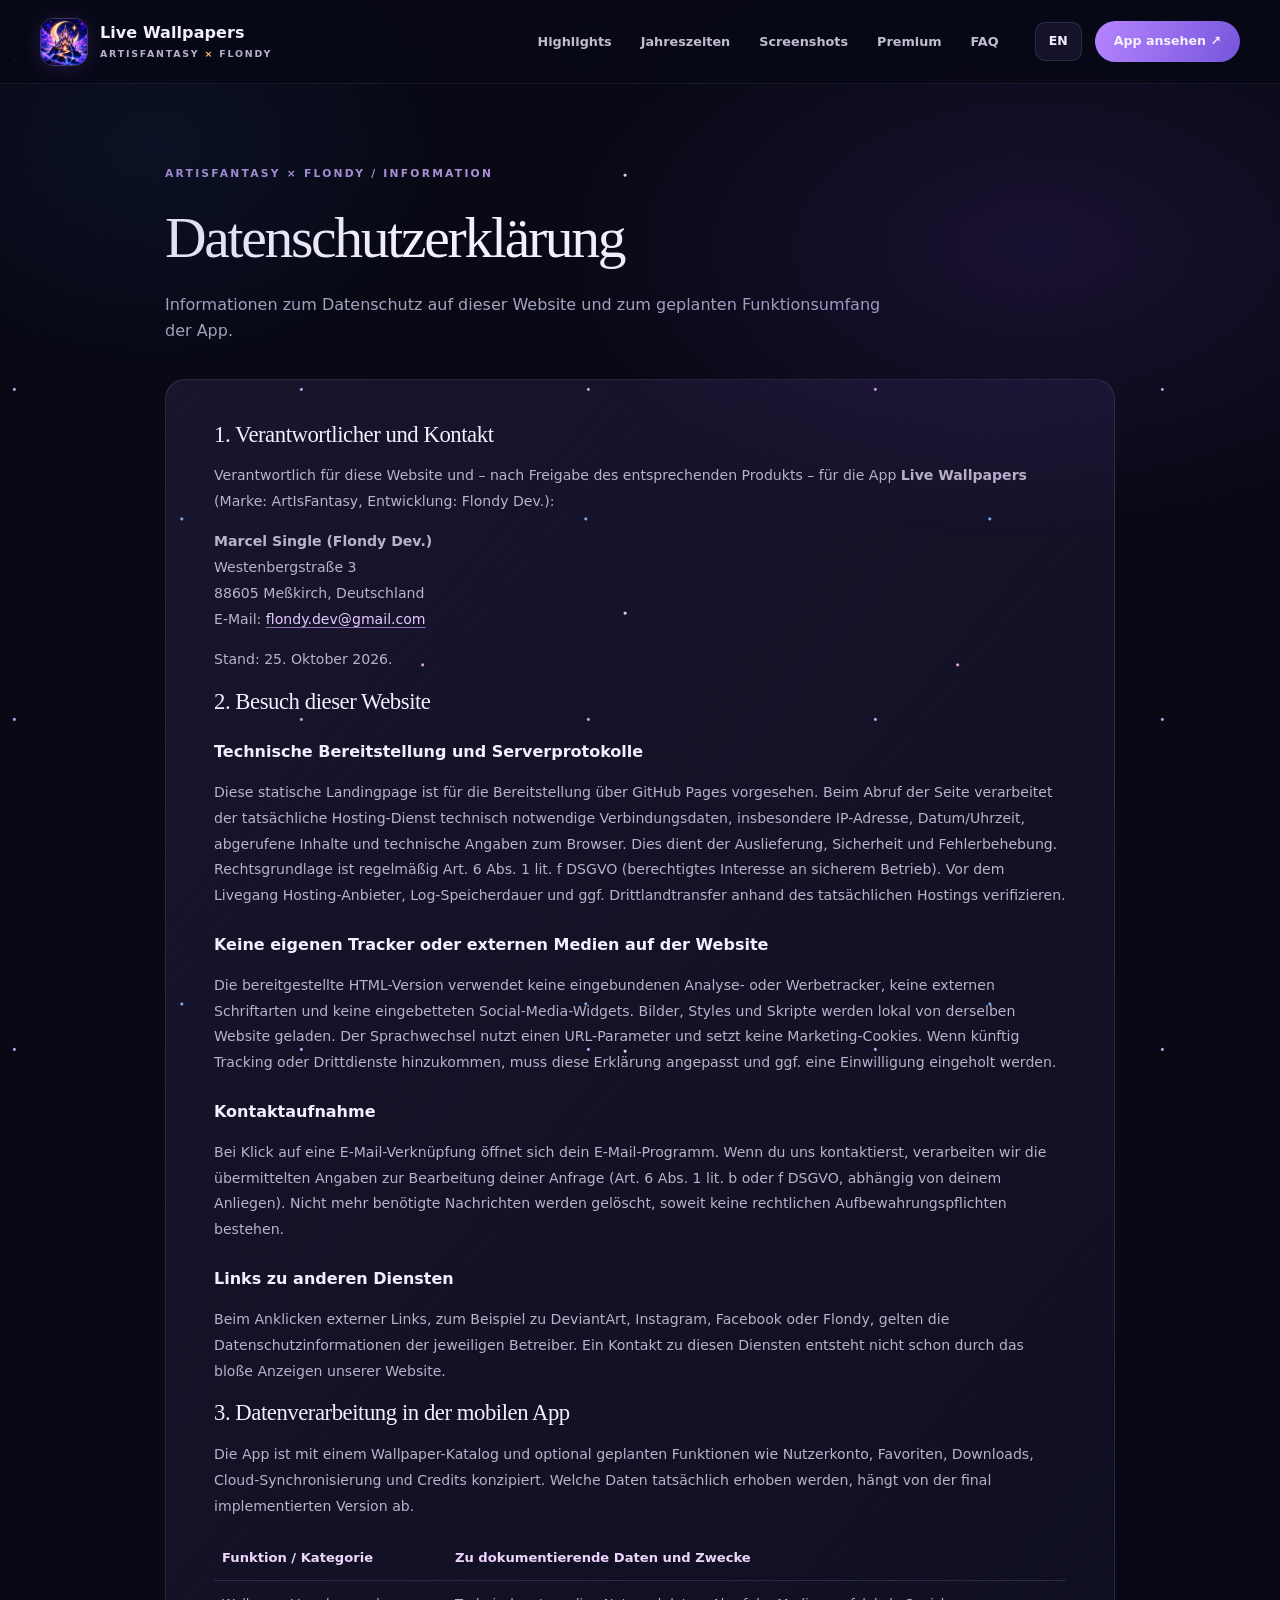
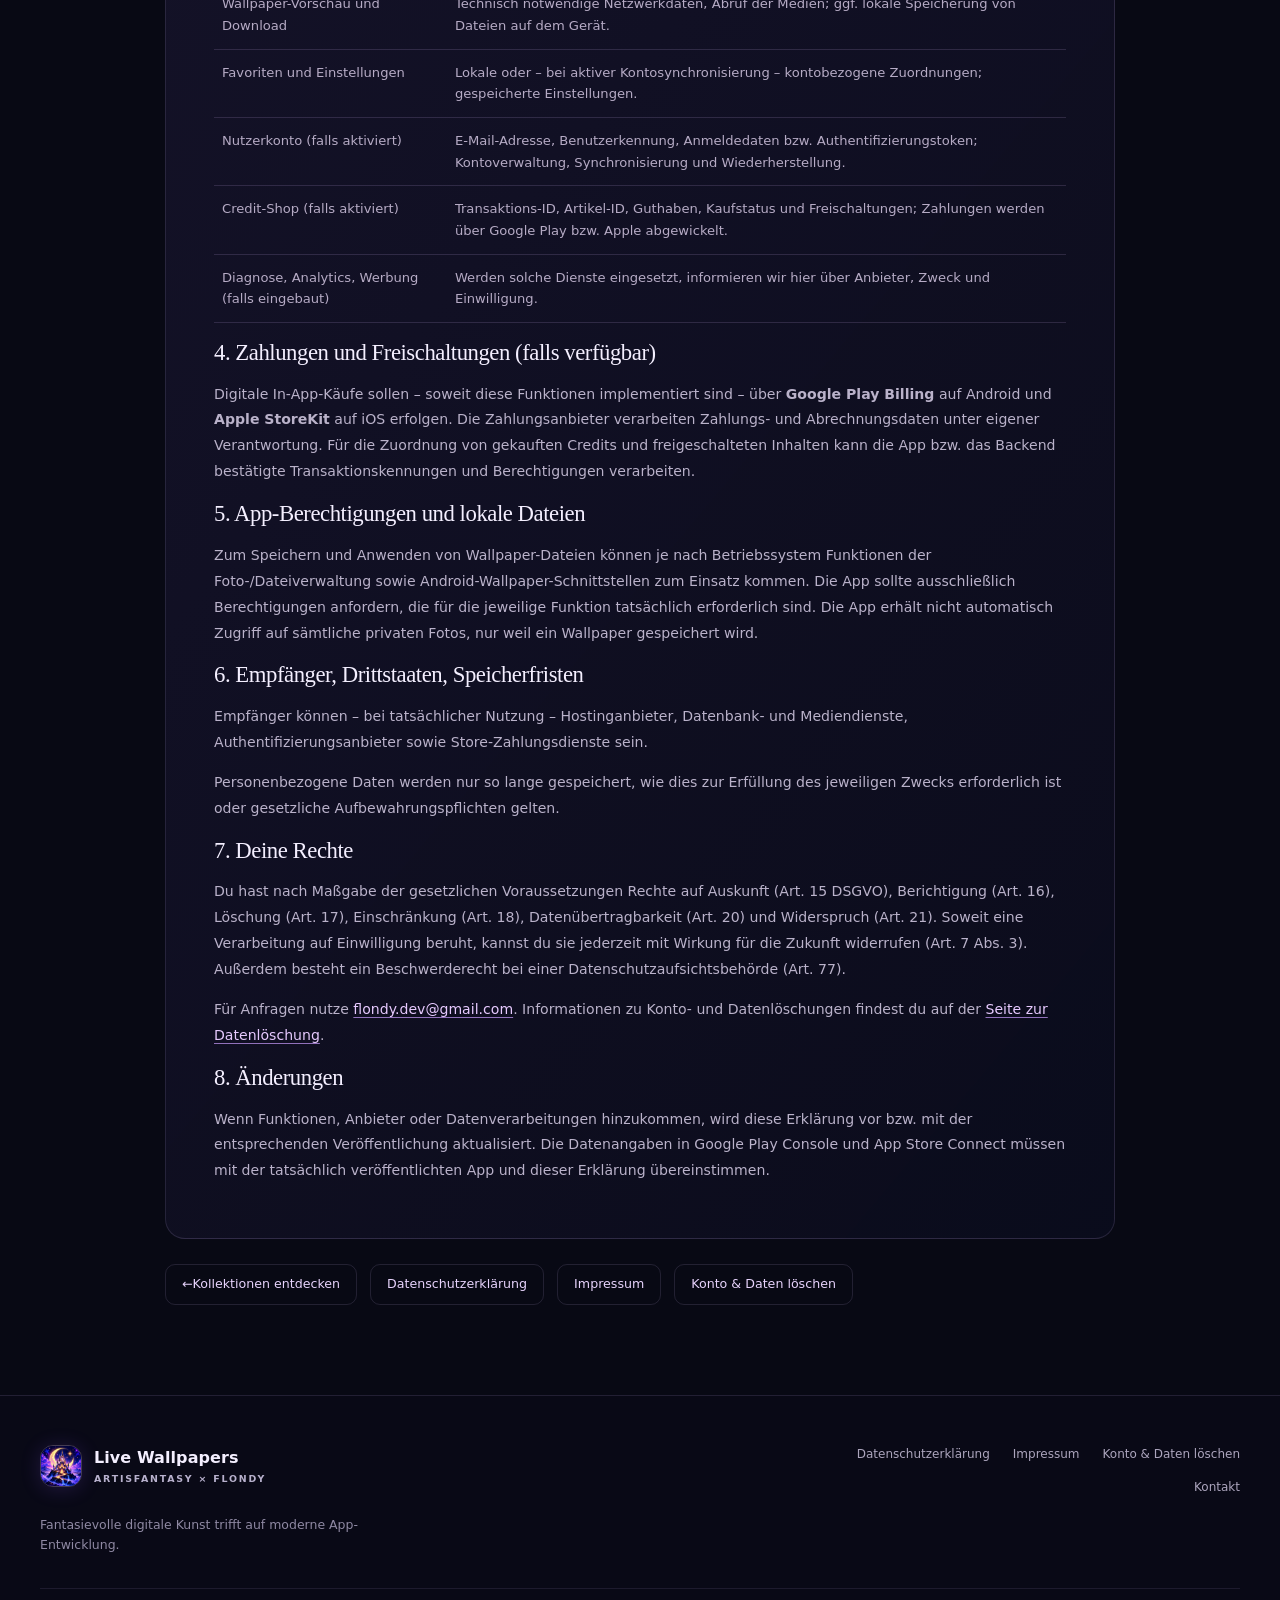
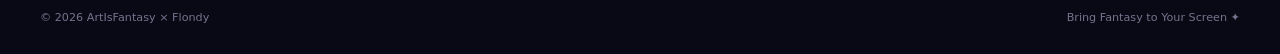
==== commit c2cc785a: "Entwurfshinweise entfernen Sichtbare Hinweise wie "Vor Veröffentlichung ..." und interne Notizen aus" ====
--- a/datenschutz.html
+++ b/datenschutz.html
@@ -4,24 +4,23 @@
 <header class="site-header"><div class="container nav-shell"><a class="brand" href="index.html" aria-label="Zur Live Wallpapers Startseite"><img src="assets/icon-castle.png" alt="" width="46" height="46"><span><strong>Live Wallpapers</strong><small>ARTISFANTASY <b>×</b> FLONDY</small></span></a><nav class="nav-links" id="site-menu" aria-label="Hauptnavigation"><a href="index.html#features" data-i18n="navFeatures">Highlights</a><a href="index.html#seasons" data-i18n="navSeasons">Jahreszeiten</a><a href="index.html#screenshots" data-i18n="navScreens">Screenshots</a><a href="index.html#premium">Premium</a><a href="index.html#faq">FAQ</a></nav><div class="nav-actions"><button type="button" class="lang-toggle" data-lang-toggle aria-label="Switch to English">EN</button><a class="nav-cta" href="index.html" data-i18n="navCTA">App ansehen ↗</a><button class="menu-toggle" id="menu-toggle" aria-label="Menü öffnen" aria-controls="site-menu" aria-expanded="false" type="button"><span></span><span></span><span></span></button></div></div></header>
 <main id="main" class="container legal-content"><span class="kicker">ARTISFANTASY × FLONDY / INFORMATION</span><h1 data-i18n="legalIntroPrivacy">Datenschutzerklärung</h1><p data-i18n="legalSubPrivacy">Informationen zur Website und zum geplanten App-Konzept.</p><div class="legal-panel"><div data-lang-panel="de">
 
-<section id="controller"><h2>1. Verantwortlicher und Kontakt</h2><p>Verantwortlich für diese Website und – nach Freigabe des entsprechenden Produkts – für die App <strong>Live Wallpapers</strong> (Marke: ArtIsFantasy, Entwicklung: Flondy Dev.):</p><p><strong>Marcel S. / Flondy Dev.</strong><br/><span class="placeholder">[Vollständigen bürgerlichen Namen und Straße/Hausnummer ergänzen]</span><br/>88605 Meßkirch, Deutschland<br/>E-Mail: <a href="mailto:flondy.dev@gmail.com">flondy.dev@gmail.com</a></p><p>Stand des Entwurfs: 25. Oktober 2026.</p></section>
+<section id="controller"><h2>1. Verantwortlicher und Kontakt</h2><p>Verantwortlich für diese Website und – nach Freigabe des entsprechenden Produkts – für die App <strong>Live Wallpapers</strong> (Marke: ArtIsFantasy, Entwicklung: Flondy Dev.):</p><p><strong>Marcel Single (Flondy Dev.)</strong><br/>Westenbergstraße 3<br/>88605 Meßkirch, Deutschland<br/>E-Mail: <a href="mailto:flondy.dev@gmail.com">flondy.dev@gmail.com</a></p><p>Stand: 25. Oktober 2026.</p></section>
 <section id="website"><h2>2. Besuch dieser Website</h2><h3>Technische Bereitstellung und Serverprotokolle</h3><p>Diese statische Landingpage ist für die Bereitstellung über GitHub Pages vorgesehen. Beim Abruf der Seite verarbeitet der tatsächliche Hosting-Dienst technisch notwendige Verbindungsdaten, insbesondere IP-Adresse, Datum/Uhrzeit, abgerufene Inhalte und technische Angaben zum Browser. Dies dient der Auslieferung, Sicherheit und Fehlerbehebung. Rechtsgrundlage ist regelmäßig Art. 6 Abs. 1 lit. f DSGVO (berechtigtes Interesse an sicherem Betrieb). Vor dem Livegang Hosting-Anbieter, Log-Speicherdauer und ggf. Drittlandtransfer anhand des tatsächlichen Hostings verifizieren.</p><h3>Keine eigenen Tracker oder externen Medien auf der Website</h3><p>Die bereitgestellte HTML-Version verwendet keine eingebundenen Analyse- oder Werbetracker, keine externen Schriftarten und keine eingebetteten Social-Media-Widgets. Bilder, Styles und Skripte werden lokal von derselben Website geladen. Der Sprachwechsel nutzt einen URL-Parameter und setzt keine Marketing-Cookies. Wenn künftig Tracking oder Drittdienste hinzukommen, muss diese Erklärung angepasst und ggf. eine Einwilligung eingeholt werden.</p><h3>Kontaktaufnahme</h3><p>Bei Klick auf eine E-Mail-Verknüpfung öffnet sich dein E-Mail-Programm. Wenn du uns kontaktierst, verarbeiten wir die übermittelten Angaben zur Bearbeitung deiner Anfrage (Art. 6 Abs. 1 lit. b oder f DSGVO, abhängig von deinem Anliegen). Nicht mehr benötigte Nachrichten werden gelöscht, soweit keine rechtlichen Aufbewahrungspflichten bestehen.</p><h3>Links zu anderen Diensten</h3><p>Beim Anklicken externer Links, zum Beispiel zu DeviantArt, Instagram, Facebook oder Flondy, gelten die Datenschutzinformationen der jeweiligen Betreiber. Ein Kontakt zu diesen Diensten entsteht nicht schon durch das bloße Anzeigen unserer Website.</p></section>
-<section id="app"><h2>3. Datenverarbeitung in der mobilen App – vor Release prüfen</h2><p>Die App ist mit einem Wallpaper-Katalog und optional geplanten Funktionen wie Nutzerkonto, Favoriten, Downloads, Cloud-Synchronisierung und Credits konzipiert. Welche Daten tatsächlich erhoben werden, hängt von der final implementierten Version ab. <strong>Die folgenden Abschnitte sind eine Prüfliste für den konkreten Build und dürfen nicht ungeprüft als bestätigte Verarbeitung dargestellt werden.</strong></p><table class="privacy-table"><thead><tr><th>Funktion / Kategorie</th><th>Zu dokumentierende Daten und Zwecke</th></tr></thead><tbody><tr><td>Wallpaper-Vorschau und Download</td><td>Technisch notwendige Netzwerkdaten, Abruf der Medien; ggf. lokale Speicherung von Dateien auf dem Gerät.</td></tr><tr><td>Favoriten und Einstellungen</td><td>Lokale oder – bei aktiver Kontosynchronisierung – kontobezogene Zuordnungen; gespeicherte Einstellungen.</td></tr><tr><td>Nutzerkonto (falls aktiviert)</td><td>E-Mail-Adresse, Benutzerkennung, Anmeldedaten bzw. Authentifizierungstoken; Kontoverwaltung, Synchronisierung und Wiederherstellung.</td></tr><tr><td>Credit-Shop (falls aktiviert)</td><td>Transaktions-ID, Artikel-ID, Guthaben, Kaufstatus und Freischaltungen; Zahlungen werden über Google Play bzw. Apple abgewickelt.</td></tr><tr><td>Diagnose, Analytics, Werbung (falls eingebaut)</td><td>Genaue SDKs, Gerätekennungen, Ereignisse, Aufbewahrungsfristen, Einwilligungen und Empfänger gesondert ergänzen.</td></tr></tbody></table><p><span class="placeholder">Vor Veröffentlichung ergänzen:</span> tatsächlich eingesetzter Cloud-/Datenbankdienst und Serverstandort; vollständige SDK-Liste; App-Berechtigungen; Datenschutzhinweise zu Werbung, Crash-Reporting und Analytics; präzise Rechtsgrundlagen und Speicherdauern.</p></section>
-<section id="payments"><h2>4. Zahlungen und Freischaltungen (falls verfügbar)</h2><p>Digitale In-App-Käufe sollen – soweit diese Funktionen implementiert sind – über <strong>Google Play Billing</strong> auf Android und <strong>Apple StoreKit</strong> auf iOS erfolgen. Die Zahlungsanbieter verarbeiten Zahlungs- und Abrechnungsdaten unter eigener Verantwortung. Für die Zuordnung von gekauften Credits und freigeschalteten Inhalten kann die App bzw. das Backend bestätigte Transaktionskennungen und Berechtigungen verarbeiten. Der genaue Anbieter, die technische Kaufverifikation und die Aufbewahrungsdauer müssen vor Freischaltung des Shops geprüft und hier konkret angegeben werden.</p></section>
-<section id="permissions"><h2>5. App-Berechtigungen und lokale Dateien</h2><p>Zum Speichern und Anwenden von Wallpaper-Dateien können je nach Betriebssystem Funktionen der Foto-/Dateiverwaltung sowie Android-Wallpaper-Schnittstellen zum Einsatz kommen. Die App sollte ausschließlich Berechtigungen anfordern, die für die jeweilige Funktion tatsächlich erforderlich sind. Vor der Freigabe: jede Manifest-Berechtigung und jeden iOS-Privacy-Usage-Text mit der realen Nutzung abgleichen. Die App erhält nicht automatisch Zugriff auf sämtliche privaten Fotos, nur weil ein Wallpaper gespeichert wird.</p></section>
-<section id="recipients"><h2>6. Empfänger, Drittstaaten, Speicherfristen</h2><p>Empfänger können – bei tatsächlicher Nutzung – Hostinganbieter, Datenbank- und Mediendienste, Authentifizierungsanbieter sowie Store-Zahlungsdienste sein. Vor der Veröffentlichung sind die konkreten Unternehmen, ihre Rollen (Auftragsverarbeiter oder eigenständige Verantwortliche), etwaige Übermittlungen außerhalb des EWR und geeignete Schutzmaßnahmen zu benennen.</p><p>Personenbezogene Daten werden nur so lange gespeichert, wie dies zur Erfüllung des jeweiligen Zwecks erforderlich ist oder gesetzliche Aufbewahrungspflichten gelten. <span class="placeholder">Konkrete Fristen für Konten, Logs, Transaktionen und Support-Anfragen nach dem technischen Audit ergänzen.</span></p></section>
+<section id="app"><h2>3. Datenverarbeitung in der mobilen App</h2><p>Die App ist mit einem Wallpaper-Katalog und optional geplanten Funktionen wie Nutzerkonto, Favoriten, Downloads, Cloud-Synchronisierung und Credits konzipiert. Welche Daten tatsächlich erhoben werden, hängt von der final implementierten Version ab.</p><table class="privacy-table"><thead><tr><th>Funktion / Kategorie</th><th>Zu dokumentierende Daten und Zwecke</th></tr></thead><tbody><tr><td>Wallpaper-Vorschau und Download</td><td>Technisch notwendige Netzwerkdaten, Abruf der Medien; ggf. lokale Speicherung von Dateien auf dem Gerät.</td></tr><tr><td>Favoriten und Einstellungen</td><td>Lokale oder – bei aktiver Kontosynchronisierung – kontobezogene Zuordnungen; gespeicherte Einstellungen.</td></tr><tr><td>Nutzerkonto (falls aktiviert)</td><td>E-Mail-Adresse, Benutzerkennung, Anmeldedaten bzw. Authentifizierungstoken; Kontoverwaltung, Synchronisierung und Wiederherstellung.</td></tr><tr><td>Credit-Shop (falls aktiviert)</td><td>Transaktions-ID, Artikel-ID, Guthaben, Kaufstatus und Freischaltungen; Zahlungen werden über Google Play bzw. Apple abgewickelt.</td></tr><tr><td>Diagnose, Analytics, Werbung (falls eingebaut)</td><td>Werden solche Dienste eingesetzt, informieren wir hier über Anbieter, Zweck und Einwilligung.</td></tr></tbody></table></section>
+<section id="payments"><h2>4. Zahlungen und Freischaltungen (falls verfügbar)</h2><p>Digitale In-App-Käufe sollen – soweit diese Funktionen implementiert sind – über <strong>Google Play Billing</strong> auf Android und <strong>Apple StoreKit</strong> auf iOS erfolgen. Die Zahlungsanbieter verarbeiten Zahlungs- und Abrechnungsdaten unter eigener Verantwortung. Für die Zuordnung von gekauften Credits und freigeschalteten Inhalten kann die App bzw. das Backend bestätigte Transaktionskennungen und Berechtigungen verarbeiten.</p></section>
+<section id="permissions"><h2>5. App-Berechtigungen und lokale Dateien</h2><p>Zum Speichern und Anwenden von Wallpaper-Dateien können je nach Betriebssystem Funktionen der Foto-/Dateiverwaltung sowie Android-Wallpaper-Schnittstellen zum Einsatz kommen. Die App sollte ausschließlich Berechtigungen anfordern, die für die jeweilige Funktion tatsächlich erforderlich sind. Die App erhält nicht automatisch Zugriff auf sämtliche privaten Fotos, nur weil ein Wallpaper gespeichert wird.</p></section>
+<section id="recipients"><h2>6. Empfänger, Drittstaaten, Speicherfristen</h2><p>Empfänger können – bei tatsächlicher Nutzung – Hostinganbieter, Datenbank- und Mediendienste, Authentifizierungsanbieter sowie Store-Zahlungsdienste sein.</p><p>Personenbezogene Daten werden nur so lange gespeichert, wie dies zur Erfüllung des jeweiligen Zwecks erforderlich ist oder gesetzliche Aufbewahrungspflichten gelten.</p></section>
 <section id="rights"><h2>7. Deine Rechte</h2><p>Du hast nach Maßgabe der gesetzlichen Voraussetzungen Rechte auf Auskunft (Art. 15 DSGVO), Berichtigung (Art. 16), Löschung (Art. 17), Einschränkung (Art. 18), Datenübertragbarkeit (Art. 20) und Widerspruch (Art. 21). Soweit eine Verarbeitung auf Einwilligung beruht, kannst du sie jederzeit mit Wirkung für die Zukunft widerrufen (Art. 7 Abs. 3). Außerdem besteht ein Beschwerderecht bei einer Datenschutzaufsichtsbehörde (Art. 77).</p><p>Für Anfragen nutze <a href="mailto:flondy.dev@gmail.com">flondy.dev@gmail.com</a>. Informationen zu Konto- und Datenlöschungen findest du auf der <a href="konto-loeschen.html">Seite zur Datenlöschung</a>.</p></section>
 <section id="changes"><h2>8. Änderungen</h2><p>Wenn Funktionen, Anbieter oder Datenverarbeitungen hinzukommen, wird diese Erklärung vor bzw. mit der entsprechenden Veröffentlichung aktualisiert. Die Datenangaben in Google Play Console und App Store Connect müssen mit der tatsächlich veröffentlichten App und dieser Erklärung übereinstimmen.</p></section>
 
 </div><div data-lang-panel="en" hidden>
 
-<div class="legal-callout"><strong>⚠️ Complete before publishing</strong><div>This is a draft based on planned features. The actual SDKs, hosting and payment providers, permissions, retention periods, and full legal address must be checked against the final app build. Do not use it as the official app privacy policy until verified.</div></div>
-<section id="controller-en"><h2>1. Data controller and contact</h2><p>Responsible for this website and, subject to release, the <strong>Live Wallpapers</strong> app (ArtIsFantasy brand, developed by Flondy Dev.):</p><p><strong>Marcel S. / Flondy Dev.</strong><br/><span class="placeholder">[Add full legal name and street address]</span><br/>88605 Meßkirch, Germany<br/>Email: <a href="mailto:flondy.dev@gmail.com">flondy.dev@gmail.com</a></p><p>Draft dated October 27, 2026.</p></section>
+<section id="controller-en"><h2>1. Data controller and contact</h2><p>Responsible for this website and, subject to release, the <strong>Live Wallpapers</strong> app (ArtIsFantasy brand, developed by Flondy Dev.):</p><p><strong>Marcel Single (Flondy Dev.)</strong><br/>Westenbergstraße 3<br/>88605 Meßkirch, Germany<br/>Email: <a href="mailto:flondy.dev@gmail.com">flondy.dev@gmail.com</a></p><p>Last updated: October 27, 2026.</p></section>
 <section id="website-en"><h2>2. Visiting this website</h2><h3>Hosting and server logs</h3><p>This static website is designed for GitHub Pages hosting. When accessing the website, the actual hosting provider processes technically necessary connection data, such as IP address, date/time, requested resources, and browser information, to deliver and secure the service. The usual legal basis is Art. 6(1)(f) GDPR (legitimate interest in a secure website). Confirm the actual host, log retention, and any international transfers before launch.</p><h3>No embedded analytics or marketing trackers</h3><p>This provided version does not embed analytics, ad trackers, third-party fonts, or social widgets. Images and scripts are hosted with the website. Language switching uses a URL parameter without marketing cookies. Any future integration of trackers requires a policy update and, where necessary, consent.</p><h3>Emails and external links</h3><p>Email links open your mail program. If you write to us, the personal information you provide is used to handle your request under Art. 6(1)(b) or (f) GDPR as applicable. We delete messages when no longer required, subject to legal retention duties. Following external links to DeviantArt, Instagram, Facebook, or other sites makes those services' privacy terms applicable.</p></section>
-<section id="app-en"><h2>3. Mobile app data – verification required before release</h2><p>The app is designed for wallpapers and may include accounts, favorites, downloads, cloud synchronization, and credits. The exact collection and handling of personal data depends on the final implementation. <strong>The following is a build-audit checklist, not a representation that each feature is already active.</strong></p><table class="privacy-table"><thead><tr><th>Feature</th><th>Potential data and purpose to verify</th></tr></thead><tbody><tr><td>Wallpaper browsing/downloads</td><td>Necessary network requests and locally saved wallpaper files.</td></tr><tr><td>Favorites/settings</td><td>Local settings or account-linked favorites if cloud sync is enabled.</td></tr><tr><td>Account (if enabled)</td><td>Email, user ID, authentication credentials or tokens, to manage and restore accounts.</td></tr><tr><td>Credit purchases (if enabled)</td><td>Transaction ID, product ID, credit balance and entitlements; payments via Google or Apple.</td></tr><tr><td>Analytics, crashes, ads (if included)</td><td>Identify all SDKs, device identifiers, recipients, legal basis, consent, and retention.</td></tr></tbody></table><p><span class="placeholder">Before publication:</span> insert actual hosting/backend services and processing locations, precise SDK list, app permissions, legal bases, purposes, and retention periods.</p></section>
+<section id="app-en"><h2>3. Mobile app data</h2><p>The app is designed for wallpapers and may include accounts, favorites, downloads, cloud synchronization, and credits. The exact collection and handling of personal data depends on the final implementation.</p><table class="privacy-table"><thead><tr><th>Feature</th><th>Potential data and purpose to verify</th></tr></thead><tbody><tr><td>Wallpaper browsing/downloads</td><td>Necessary network requests and locally saved wallpaper files.</td></tr><tr><td>Favorites/settings</td><td>Local settings or account-linked favorites if cloud sync is enabled.</td></tr><tr><td>Account (if enabled)</td><td>Email, user ID, authentication credentials or tokens, to manage and restore accounts.</td></tr><tr><td>Credit purchases (if enabled)</td><td>Transaction ID, product ID, credit balance and entitlements; payments via Google or Apple.</td></tr><tr><td>Analytics, crashes, ads (if included)</td><td>Identify all SDKs, device identifiers, recipients, legal basis, consent, and retention.</td></tr></tbody></table></section>
 <section id="payments-en"><h2>4. Purchases and unlocks (if available)</h2><p>Digital in-app payments are intended to use <strong>Google Play Billing</strong> on Android and <strong>Apple StoreKit</strong> on iOS. Payment platforms handle payment details under their own terms. The app/backend may use verified transaction identifiers and entitlements to maintain purchases and credit balances. Document the final setup and retention periods before releasing the store.</p></section>
-<section id="permissions-en"><h2>5. Permissions and local files</h2><p>Saving and applying wallpapers may use system media/file capabilities and Android wallpaper APIs. Only permissions genuinely necessary for a user-requested feature should be requested. Audit Android manifest permissions and iOS usage descriptions before release. Saving a wallpaper does not inherently require unrestricted access to all private photos.</p></section>
-<section id="recipients-en"><h2>6. Recipients, transfers, retention</h2><p>Actual recipients may include hosting, storage, authentication, database, and store payment providers. Before publication identify each company, its role, international transfers and safeguards. Personal data is retained only as required for a specific purpose or legal obligation. <span class="placeholder">Specify real retention periods after the implementation audit.</span></p></section>
+<section id="permissions-en"><h2>5. Permissions and local files</h2><p>Saving and applying wallpapers may use system media/file capabilities and Android wallpaper APIs. Only permissions genuinely necessary for a user-requested feature should be requested. Saving a wallpaper does not inherently require unrestricted access to all private photos.</p></section>
+<section id="recipients-en"><h2>6. Recipients, transfers, retention</h2><p>Actual recipients may include hosting, storage, authentication, database, and store payment providers. Personal data is retained only as required for a specific purpose or legal obligation.</p></section>
 <section id="rights-en"><h2>7. Your rights</h2><p>Where applicable, you have GDPR rights of access (Art. 15), rectification (Art. 16), erasure (Art. 17), restriction (Art. 18), portability (Art. 20), objection (Art. 21), withdrawal of consent (Art. 7(3)), and the right to lodge a complaint with a data protection authority (Art. 77).</p><p>Contact <a href="mailto:flondy.dev@gmail.com">flondy.dev@gmail.com</a>. For account and data requests, see <a href="konto-loeschen.html?lang=en">Delete account and data</a>.</p></section>
 <section id="changes-en"><h2>8. Updates</h2><p>This policy must be updated when the app's features, service providers, or data handling changes. Google Play Data safety disclosures and App Store privacy answers must remain consistent with the actual production build and this notice.</p></section>
 
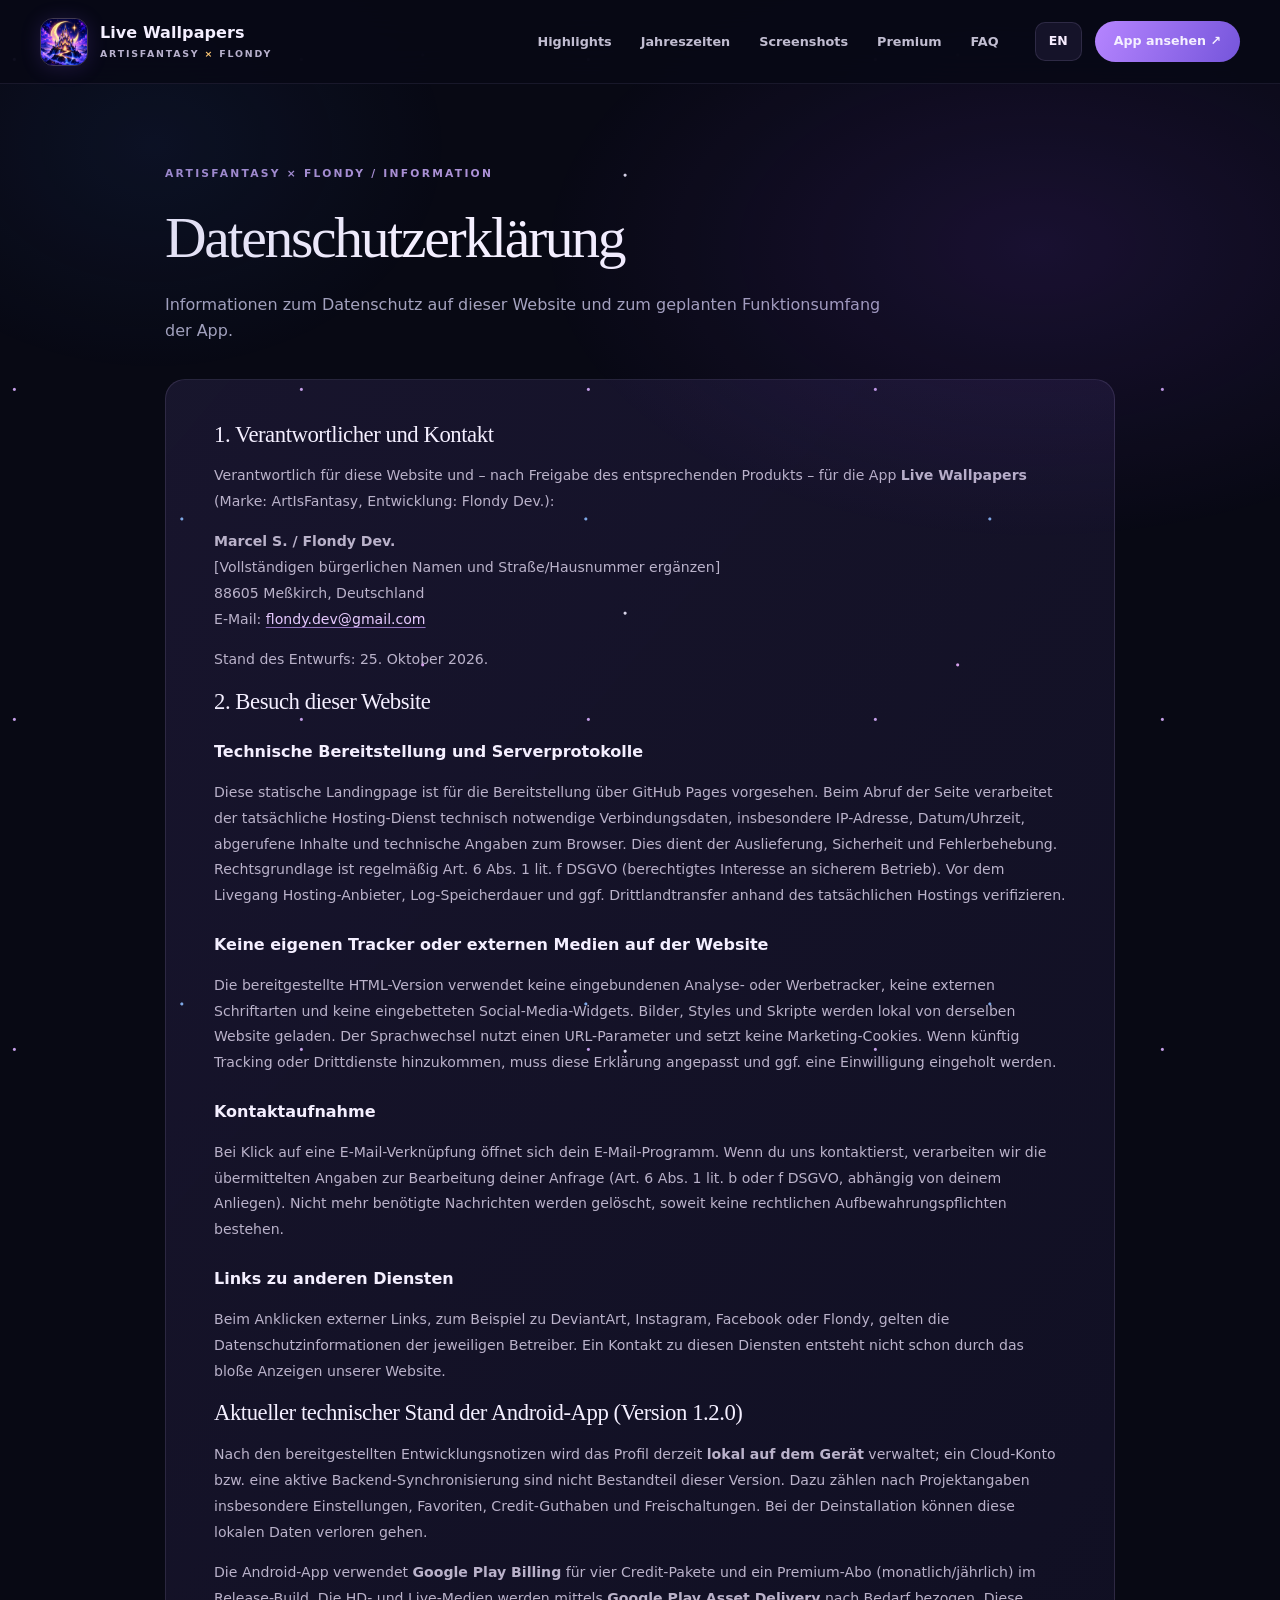
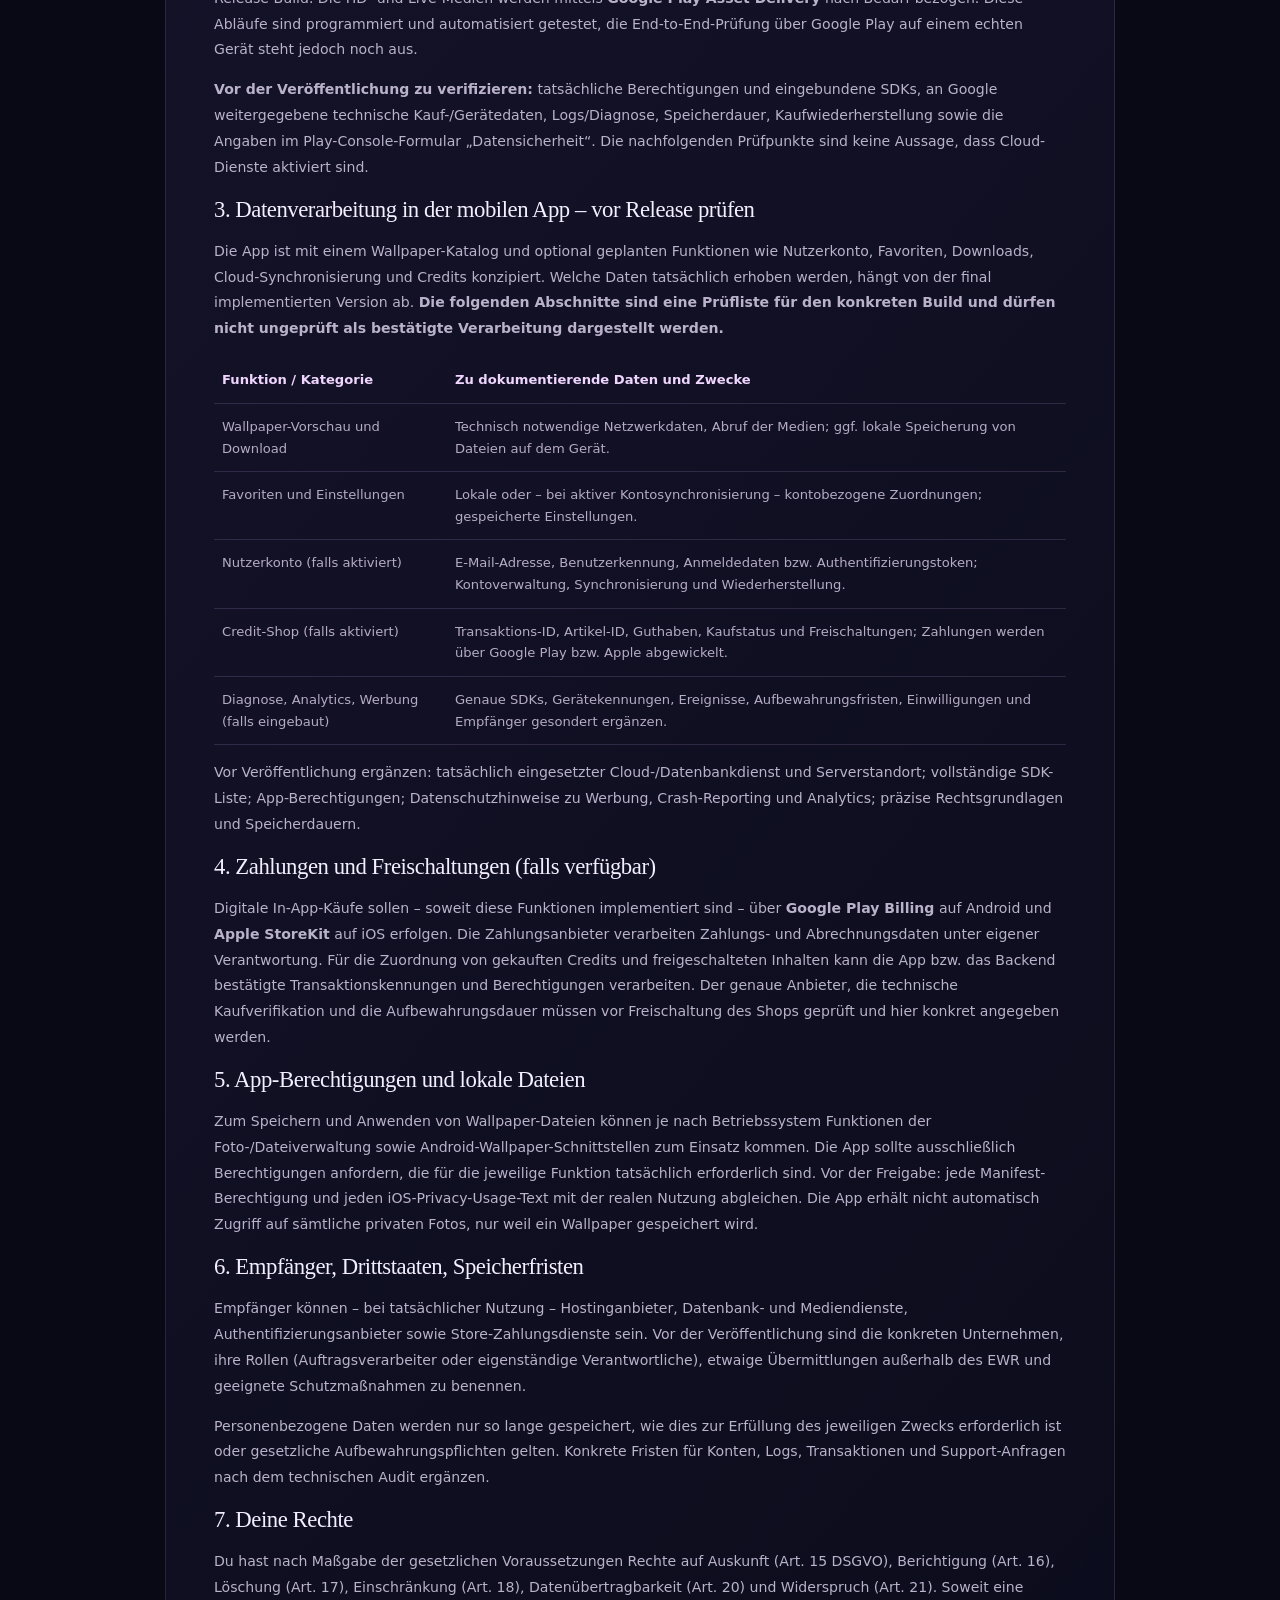
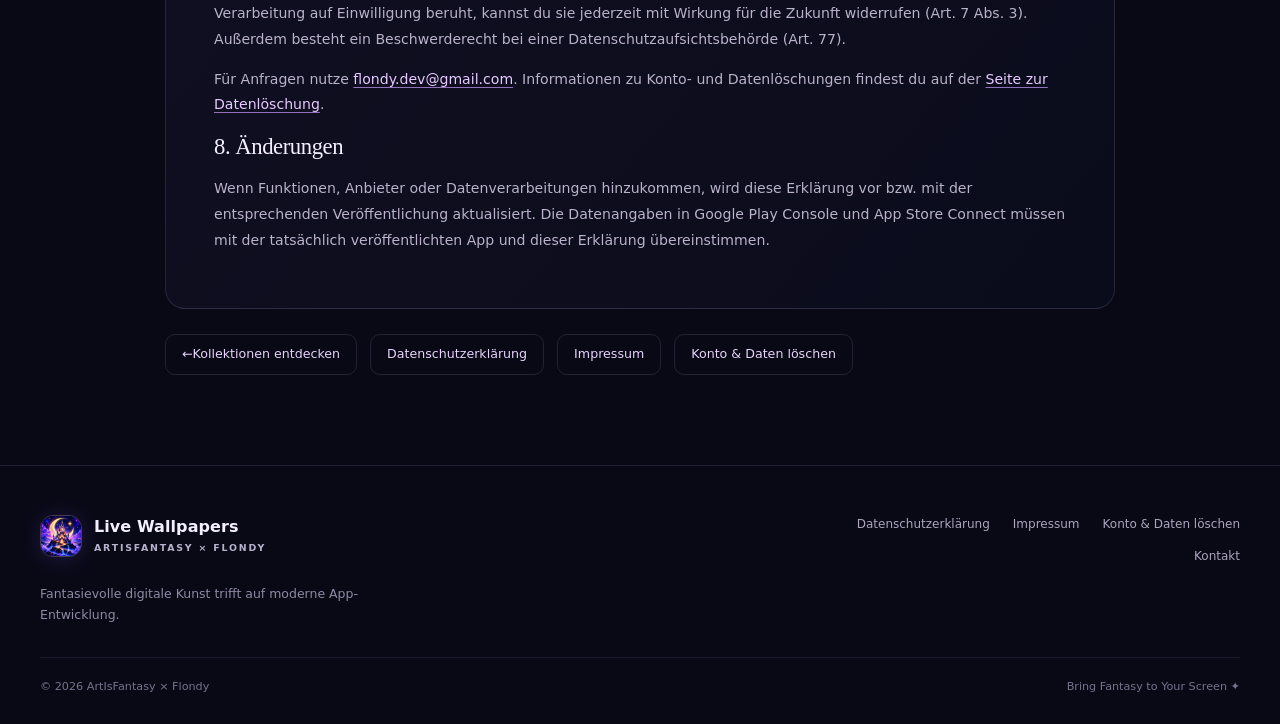
==== commit a06aebfb: "Landingpage V3: Android 1.2.0, 790 Motive (Archiv) Archiv-Commit: originaler Stand aus dem Paket "V3" ====
--- a/datenschutz.html
+++ b/datenschutz.html
@@ -1,26 +1,29 @@
 <!doctype html>
-<html lang="de"><head><meta charset="UTF-8"><meta name="viewport" content="width=device-width, initial-scale=1"><meta name="theme-color" content="#090915"><meta name="color-scheme" content="dark"><meta name="robots" content="index,follow"><meta name="description" content="Datenschutzerklärung – Live Wallpapers by ArtIsFantasy × Flondy"><link rel="icon" href="assets/favicon.png" type="image/png"><link rel="stylesheet" href="assets/styles.css"><title>Datenschutzerklärung – Live Wallpapers</title></head>
+<html lang="de"><head><meta charset="UTF-8"><meta name="viewport" content="width=device-width, initial-scale=1"><meta name="theme-color" content="#090915"><meta name="color-scheme" content="dark"><meta name="robots" content="index,follow"><meta name="description" content="Datenschutzerklärung – ArtIsFantasy Live Wallpapers Android 1.2.0 & Website"><link rel="icon" href="assets/favicon.png" type="image/png"><link rel="stylesheet" href="assets/styles.css"><title>Datenschutzerklärung – Live Wallpapers</title></head>
 <body data-page="legal"><a class="skip-link" href="#main">Zum Hauptinhalt</a><div class="background-stars" aria-hidden="true"></div>
 <header class="site-header"><div class="container nav-shell"><a class="brand" href="index.html" aria-label="Zur Live Wallpapers Startseite"><img src="assets/icon-castle.png" alt="" width="46" height="46"><span><strong>Live Wallpapers</strong><small>ARTISFANTASY <b>×</b> FLONDY</small></span></a><nav class="nav-links" id="site-menu" aria-label="Hauptnavigation"><a href="index.html#features" data-i18n="navFeatures">Highlights</a><a href="index.html#seasons" data-i18n="navSeasons">Jahreszeiten</a><a href="index.html#screenshots" data-i18n="navScreens">Screenshots</a><a href="index.html#premium">Premium</a><a href="index.html#faq">FAQ</a></nav><div class="nav-actions"><button type="button" class="lang-toggle" data-lang-toggle aria-label="Switch to English">EN</button><a class="nav-cta" href="index.html" data-i18n="navCTA">App ansehen ↗</a><button class="menu-toggle" id="menu-toggle" aria-label="Menü öffnen" aria-controls="site-menu" aria-expanded="false" type="button"><span></span><span></span><span></span></button></div></div></header>
 <main id="main" class="container legal-content"><span class="kicker">ARTISFANTASY × FLONDY / INFORMATION</span><h1 data-i18n="legalIntroPrivacy">Datenschutzerklärung</h1><p data-i18n="legalSubPrivacy">Informationen zur Website und zum geplanten App-Konzept.</p><div class="legal-panel"><div data-lang-panel="de">
 
-<section id="controller"><h2>1. Verantwortlicher und Kontakt</h2><p>Verantwortlich für diese Website und – nach Freigabe des entsprechenden Produkts – für die App <strong>Live Wallpapers</strong> (Marke: ArtIsFantasy, Entwicklung: Flondy Dev.):</p><p><strong>Marcel Single (Flondy Dev.)</strong><br/>Westenbergstraße 3<br/>88605 Meßkirch, Deutschland<br/>E-Mail: <a href="mailto:flondy.dev@gmail.com">flondy.dev@gmail.com</a></p><p>Stand: 25. Oktober 2026.</p></section>
+<section id="controller"><h2>1. Verantwortlicher und Kontakt</h2><p>Verantwortlich für diese Website und – nach Freigabe des entsprechenden Produkts – für die App <strong>Live Wallpapers</strong> (Marke: ArtIsFantasy, Entwicklung: Flondy Dev.):</p><p><strong>Marcel S. / Flondy Dev.</strong><br/><span class="placeholder">[Vollständigen bürgerlichen Namen und Straße/Hausnummer ergänzen]</span><br/>88605 Meßkirch, Deutschland<br/>E-Mail: <a href="mailto:flondy.dev@gmail.com">flondy.dev@gmail.com</a></p><p>Stand des Entwurfs: 25. Oktober 2026.</p></section>
 <section id="website"><h2>2. Besuch dieser Website</h2><h3>Technische Bereitstellung und Serverprotokolle</h3><p>Diese statische Landingpage ist für die Bereitstellung über GitHub Pages vorgesehen. Beim Abruf der Seite verarbeitet der tatsächliche Hosting-Dienst technisch notwendige Verbindungsdaten, insbesondere IP-Adresse, Datum/Uhrzeit, abgerufene Inhalte und technische Angaben zum Browser. Dies dient der Auslieferung, Sicherheit und Fehlerbehebung. Rechtsgrundlage ist regelmäßig Art. 6 Abs. 1 lit. f DSGVO (berechtigtes Interesse an sicherem Betrieb). Vor dem Livegang Hosting-Anbieter, Log-Speicherdauer und ggf. Drittlandtransfer anhand des tatsächlichen Hostings verifizieren.</p><h3>Keine eigenen Tracker oder externen Medien auf der Website</h3><p>Die bereitgestellte HTML-Version verwendet keine eingebundenen Analyse- oder Werbetracker, keine externen Schriftarten und keine eingebetteten Social-Media-Widgets. Bilder, Styles und Skripte werden lokal von derselben Website geladen. Der Sprachwechsel nutzt einen URL-Parameter und setzt keine Marketing-Cookies. Wenn künftig Tracking oder Drittdienste hinzukommen, muss diese Erklärung angepasst und ggf. eine Einwilligung eingeholt werden.</p><h3>Kontaktaufnahme</h3><p>Bei Klick auf eine E-Mail-Verknüpfung öffnet sich dein E-Mail-Programm. Wenn du uns kontaktierst, verarbeiten wir die übermittelten Angaben zur Bearbeitung deiner Anfrage (Art. 6 Abs. 1 lit. b oder f DSGVO, abhängig von deinem Anliegen). Nicht mehr benötigte Nachrichten werden gelöscht, soweit keine rechtlichen Aufbewahrungspflichten bestehen.</p><h3>Links zu anderen Diensten</h3><p>Beim Anklicken externer Links, zum Beispiel zu DeviantArt, Instagram, Facebook oder Flondy, gelten die Datenschutzinformationen der jeweiligen Betreiber. Ein Kontakt zu diesen Diensten entsteht nicht schon durch das bloße Anzeigen unserer Website.</p></section>
-<section id="app"><h2>3. Datenverarbeitung in der mobilen App</h2><p>Die App ist mit einem Wallpaper-Katalog und optional geplanten Funktionen wie Nutzerkonto, Favoriten, Downloads, Cloud-Synchronisierung und Credits konzipiert. Welche Daten tatsächlich erhoben werden, hängt von der final implementierten Version ab.</p><table class="privacy-table"><thead><tr><th>Funktion / Kategorie</th><th>Zu dokumentierende Daten und Zwecke</th></tr></thead><tbody><tr><td>Wallpaper-Vorschau und Download</td><td>Technisch notwendige Netzwerkdaten, Abruf der Medien; ggf. lokale Speicherung von Dateien auf dem Gerät.</td></tr><tr><td>Favoriten und Einstellungen</td><td>Lokale oder – bei aktiver Kontosynchronisierung – kontobezogene Zuordnungen; gespeicherte Einstellungen.</td></tr><tr><td>Nutzerkonto (falls aktiviert)</td><td>E-Mail-Adresse, Benutzerkennung, Anmeldedaten bzw. Authentifizierungstoken; Kontoverwaltung, Synchronisierung und Wiederherstellung.</td></tr><tr><td>Credit-Shop (falls aktiviert)</td><td>Transaktions-ID, Artikel-ID, Guthaben, Kaufstatus und Freischaltungen; Zahlungen werden über Google Play bzw. Apple abgewickelt.</td></tr><tr><td>Diagnose, Analytics, Werbung (falls eingebaut)</td><td>Werden solche Dienste eingesetzt, informieren wir hier über Anbieter, Zweck und Einwilligung.</td></tr></tbody></table></section>
-<section id="payments"><h2>4. Zahlungen und Freischaltungen (falls verfügbar)</h2><p>Digitale In-App-Käufe sollen – soweit diese Funktionen implementiert sind – über <strong>Google Play Billing</strong> auf Android und <strong>Apple StoreKit</strong> auf iOS erfolgen. Die Zahlungsanbieter verarbeiten Zahlungs- und Abrechnungsdaten unter eigener Verantwortung. Für die Zuordnung von gekauften Credits und freigeschalteten Inhalten kann die App bzw. das Backend bestätigte Transaktionskennungen und Berechtigungen verarbeiten.</p></section>
-<section id="permissions"><h2>5. App-Berechtigungen und lokale Dateien</h2><p>Zum Speichern und Anwenden von Wallpaper-Dateien können je nach Betriebssystem Funktionen der Foto-/Dateiverwaltung sowie Android-Wallpaper-Schnittstellen zum Einsatz kommen. Die App sollte ausschließlich Berechtigungen anfordern, die für die jeweilige Funktion tatsächlich erforderlich sind. Die App erhält nicht automatisch Zugriff auf sämtliche privaten Fotos, nur weil ein Wallpaper gespeichert wird.</p></section>
-<section id="recipients"><h2>6. Empfänger, Drittstaaten, Speicherfristen</h2><p>Empfänger können – bei tatsächlicher Nutzung – Hostinganbieter, Datenbank- und Mediendienste, Authentifizierungsanbieter sowie Store-Zahlungsdienste sein.</p><p>Personenbezogene Daten werden nur so lange gespeichert, wie dies zur Erfüllung des jeweiligen Zwecks erforderlich ist oder gesetzliche Aufbewahrungspflichten gelten.</p></section>
+<section id="implementation-2026"><h2>Aktueller technischer Stand der Android-App (Version 1.2.0)</h2><p>Nach den bereitgestellten Entwicklungsnotizen wird das Profil derzeit <strong>lokal auf dem Gerät</strong> verwaltet; ein Cloud-Konto bzw. eine aktive Backend-Synchronisierung sind nicht Bestandteil dieser Version. Dazu zählen nach Projektangaben insbesondere Einstellungen, Favoriten, Credit-Guthaben und Freischaltungen. Bei der Deinstallation können diese lokalen Daten verloren gehen.</p><p>Die Android-App verwendet <strong>Google Play Billing</strong> für vier Credit-Pakete und ein Premium-Abo (monatlich/jährlich) im Release-Build. Die HD- und Live-Medien werden mittels <strong>Google Play Asset Delivery</strong> nach Bedarf bezogen. Diese Abläufe sind programmiert und automatisiert getestet, die End-to-End-Prüfung über Google Play auf einem echten Gerät steht jedoch noch aus.</p><p><strong>Vor der Veröffentlichung zu verifizieren:</strong> tatsächliche Berechtigungen und eingebundene SDKs, an Google weitergegebene technische Kauf-/Gerätedaten, Logs/Diagnose, Speicherdauer, Kaufwiederherstellung sowie die Angaben im Play-Console-Formular „Datensicherheit“. Die nachfolgenden Prüfpunkte sind keine Aussage, dass Cloud-Dienste aktiviert sind.</p></section>
+<section id="app"><h2>3. Datenverarbeitung in der mobilen App – vor Release prüfen</h2><p>Die App ist mit einem Wallpaper-Katalog und optional geplanten Funktionen wie Nutzerkonto, Favoriten, Downloads, Cloud-Synchronisierung und Credits konzipiert. Welche Daten tatsächlich erhoben werden, hängt von der final implementierten Version ab. <strong>Die folgenden Abschnitte sind eine Prüfliste für den konkreten Build und dürfen nicht ungeprüft als bestätigte Verarbeitung dargestellt werden.</strong></p><table class="privacy-table"><thead><tr><th>Funktion / Kategorie</th><th>Zu dokumentierende Daten und Zwecke</th></tr></thead><tbody><tr><td>Wallpaper-Vorschau und Download</td><td>Technisch notwendige Netzwerkdaten, Abruf der Medien; ggf. lokale Speicherung von Dateien auf dem Gerät.</td></tr><tr><td>Favoriten und Einstellungen</td><td>Lokale oder – bei aktiver Kontosynchronisierung – kontobezogene Zuordnungen; gespeicherte Einstellungen.</td></tr><tr><td>Nutzerkonto (falls aktiviert)</td><td>E-Mail-Adresse, Benutzerkennung, Anmeldedaten bzw. Authentifizierungstoken; Kontoverwaltung, Synchronisierung und Wiederherstellung.</td></tr><tr><td>Credit-Shop (falls aktiviert)</td><td>Transaktions-ID, Artikel-ID, Guthaben, Kaufstatus und Freischaltungen; Zahlungen werden über Google Play bzw. Apple abgewickelt.</td></tr><tr><td>Diagnose, Analytics, Werbung (falls eingebaut)</td><td>Genaue SDKs, Gerätekennungen, Ereignisse, Aufbewahrungsfristen, Einwilligungen und Empfänger gesondert ergänzen.</td></tr></tbody></table><p><span class="placeholder">Vor Veröffentlichung ergänzen:</span> tatsächlich eingesetzter Cloud-/Datenbankdienst und Serverstandort; vollständige SDK-Liste; App-Berechtigungen; Datenschutzhinweise zu Werbung, Crash-Reporting und Analytics; präzise Rechtsgrundlagen und Speicherdauern.</p></section>
+<section id="payments"><h2>4. Zahlungen und Freischaltungen (falls verfügbar)</h2><p>Digitale In-App-Käufe sollen – soweit diese Funktionen implementiert sind – über <strong>Google Play Billing</strong> auf Android und <strong>Apple StoreKit</strong> auf iOS erfolgen. Die Zahlungsanbieter verarbeiten Zahlungs- und Abrechnungsdaten unter eigener Verantwortung. Für die Zuordnung von gekauften Credits und freigeschalteten Inhalten kann die App bzw. das Backend bestätigte Transaktionskennungen und Berechtigungen verarbeiten. Der genaue Anbieter, die technische Kaufverifikation und die Aufbewahrungsdauer müssen vor Freischaltung des Shops geprüft und hier konkret angegeben werden.</p></section>
+<section id="permissions"><h2>5. App-Berechtigungen und lokale Dateien</h2><p>Zum Speichern und Anwenden von Wallpaper-Dateien können je nach Betriebssystem Funktionen der Foto-/Dateiverwaltung sowie Android-Wallpaper-Schnittstellen zum Einsatz kommen. Die App sollte ausschließlich Berechtigungen anfordern, die für die jeweilige Funktion tatsächlich erforderlich sind. Vor der Freigabe: jede Manifest-Berechtigung und jeden iOS-Privacy-Usage-Text mit der realen Nutzung abgleichen. Die App erhält nicht automatisch Zugriff auf sämtliche privaten Fotos, nur weil ein Wallpaper gespeichert wird.</p></section>
+<section id="recipients"><h2>6. Empfänger, Drittstaaten, Speicherfristen</h2><p>Empfänger können – bei tatsächlicher Nutzung – Hostinganbieter, Datenbank- und Mediendienste, Authentifizierungsanbieter sowie Store-Zahlungsdienste sein. Vor der Veröffentlichung sind die konkreten Unternehmen, ihre Rollen (Auftragsverarbeiter oder eigenständige Verantwortliche), etwaige Übermittlungen außerhalb des EWR und geeignete Schutzmaßnahmen zu benennen.</p><p>Personenbezogene Daten werden nur so lange gespeichert, wie dies zur Erfüllung des jeweiligen Zwecks erforderlich ist oder gesetzliche Aufbewahrungspflichten gelten. <span class="placeholder">Konkrete Fristen für Konten, Logs, Transaktionen und Support-Anfragen nach dem technischen Audit ergänzen.</span></p></section>
 <section id="rights"><h2>7. Deine Rechte</h2><p>Du hast nach Maßgabe der gesetzlichen Voraussetzungen Rechte auf Auskunft (Art. 15 DSGVO), Berichtigung (Art. 16), Löschung (Art. 17), Einschränkung (Art. 18), Datenübertragbarkeit (Art. 20) und Widerspruch (Art. 21). Soweit eine Verarbeitung auf Einwilligung beruht, kannst du sie jederzeit mit Wirkung für die Zukunft widerrufen (Art. 7 Abs. 3). Außerdem besteht ein Beschwerderecht bei einer Datenschutzaufsichtsbehörde (Art. 77).</p><p>Für Anfragen nutze <a href="mailto:flondy.dev@gmail.com">flondy.dev@gmail.com</a>. Informationen zu Konto- und Datenlöschungen findest du auf der <a href="konto-loeschen.html">Seite zur Datenlöschung</a>.</p></section>
 <section id="changes"><h2>8. Änderungen</h2><p>Wenn Funktionen, Anbieter oder Datenverarbeitungen hinzukommen, wird diese Erklärung vor bzw. mit der entsprechenden Veröffentlichung aktualisiert. Die Datenangaben in Google Play Console und App Store Connect müssen mit der tatsächlich veröffentlichten App und dieser Erklärung übereinstimmen.</p></section>
 
 </div><div data-lang-panel="en" hidden>
 
-<section id="controller-en"><h2>1. Data controller and contact</h2><p>Responsible for this website and, subject to release, the <strong>Live Wallpapers</strong> app (ArtIsFantasy brand, developed by Flondy Dev.):</p><p><strong>Marcel Single (Flondy Dev.)</strong><br/>Westenbergstraße 3<br/>88605 Meßkirch, Germany<br/>Email: <a href="mailto:flondy.dev@gmail.com">flondy.dev@gmail.com</a></p><p>Last updated: October 27, 2026.</p></section>
+<div class="legal-callout"><strong>⚠️ Complete before publishing</strong><div>This is a draft based on planned features. The actual SDKs, hosting and payment providers, permissions, retention periods, and full legal address must be checked against the final app build. Do not use it as the official app privacy policy until verified.</div></div>
+<section id="controller-en"><h2>1. Data controller and contact</h2><p>Responsible for this website and, subject to release, the <strong>Live Wallpapers</strong> app (ArtIsFantasy brand, developed by Flondy Dev.):</p><p><strong>Marcel S. / Flondy Dev.</strong><br/><span class="placeholder">[Add full legal name and street address]</span><br/>88605 Meßkirch, Germany<br/>Email: <a href="mailto:flondy.dev@gmail.com">flondy.dev@gmail.com</a></p><p>Draft dated October 27, 2026.</p></section>
 <section id="website-en"><h2>2. Visiting this website</h2><h3>Hosting and server logs</h3><p>This static website is designed for GitHub Pages hosting. When accessing the website, the actual hosting provider processes technically necessary connection data, such as IP address, date/time, requested resources, and browser information, to deliver and secure the service. The usual legal basis is Art. 6(1)(f) GDPR (legitimate interest in a secure website). Confirm the actual host, log retention, and any international transfers before launch.</p><h3>No embedded analytics or marketing trackers</h3><p>This provided version does not embed analytics, ad trackers, third-party fonts, or social widgets. Images and scripts are hosted with the website. Language switching uses a URL parameter without marketing cookies. Any future integration of trackers requires a policy update and, where necessary, consent.</p><h3>Emails and external links</h3><p>Email links open your mail program. If you write to us, the personal information you provide is used to handle your request under Art. 6(1)(b) or (f) GDPR as applicable. We delete messages when no longer required, subject to legal retention duties. Following external links to DeviantArt, Instagram, Facebook, or other sites makes those services' privacy terms applicable.</p></section>
-<section id="app-en"><h2>3. Mobile app data</h2><p>The app is designed for wallpapers and may include accounts, favorites, downloads, cloud synchronization, and credits. The exact collection and handling of personal data depends on the final implementation.</p><table class="privacy-table"><thead><tr><th>Feature</th><th>Potential data and purpose to verify</th></tr></thead><tbody><tr><td>Wallpaper browsing/downloads</td><td>Necessary network requests and locally saved wallpaper files.</td></tr><tr><td>Favorites/settings</td><td>Local settings or account-linked favorites if cloud sync is enabled.</td></tr><tr><td>Account (if enabled)</td><td>Email, user ID, authentication credentials or tokens, to manage and restore accounts.</td></tr><tr><td>Credit purchases (if enabled)</td><td>Transaction ID, product ID, credit balance and entitlements; payments via Google or Apple.</td></tr><tr><td>Analytics, crashes, ads (if included)</td><td>Identify all SDKs, device identifiers, recipients, legal basis, consent, and retention.</td></tr></tbody></table></section>
+<section id="implementation-2026-en"><h2>Current Android implementation (version 1.2.0)</h2><p>According to the supplied development notes, the profile is currently <strong>stored locally on the device</strong>. Cloud accounts and active backend sync are not part of this version. Local information includes settings, favorites, Credit balances and unlocks. Uninstalling the app may result in loss of these local data.</p><p>The Android release build integrates <strong>Google Play Billing</strong> for four Credit packs and a Premium subscription (monthly/annual). HD images and live videos are delivered on demand using <strong>Google Play Asset Delivery</strong>. These functions have been built and automated tests pass, but end-to-end checks through Google Play on a physical device are still pending.</p><p><strong>Verify before publishing:</strong> actual permissions and SDKs, technical purchase/device data shared with Google, logs and diagnostics, retention periods, purchase restoration, and the Google Play Data safety form. The following checklist does not mean cloud services are enabled.</p></section>
+<section id="app-en"><h2>3. Mobile app data – verification required before release</h2><p>The app is designed for wallpapers and may include accounts, favorites, downloads, cloud synchronization, and credits. The exact collection and handling of personal data depends on the final implementation. <strong>The following is a build-audit checklist, not a representation that each feature is already active.</strong></p><table class="privacy-table"><thead><tr><th>Feature</th><th>Potential data and purpose to verify</th></tr></thead><tbody><tr><td>Wallpaper browsing/downloads</td><td>Necessary network requests and locally saved wallpaper files.</td></tr><tr><td>Favorites/settings</td><td>Local settings or account-linked favorites if cloud sync is enabled.</td></tr><tr><td>Account (if enabled)</td><td>Email, user ID, authentication credentials or tokens, to manage and restore accounts.</td></tr><tr><td>Credit purchases (if enabled)</td><td>Transaction ID, product ID, credit balance and entitlements; payments via Google or Apple.</td></tr><tr><td>Analytics, crashes, ads (if included)</td><td>Identify all SDKs, device identifiers, recipients, legal basis, consent, and retention.</td></tr></tbody></table><p><span class="placeholder">Before publication:</span> insert actual hosting/backend services and processing locations, precise SDK list, app permissions, legal bases, purposes, and retention periods.</p></section>
 <section id="payments-en"><h2>4. Purchases and unlocks (if available)</h2><p>Digital in-app payments are intended to use <strong>Google Play Billing</strong> on Android and <strong>Apple StoreKit</strong> on iOS. Payment platforms handle payment details under their own terms. The app/backend may use verified transaction identifiers and entitlements to maintain purchases and credit balances. Document the final setup and retention periods before releasing the store.</p></section>
-<section id="permissions-en"><h2>5. Permissions and local files</h2><p>Saving and applying wallpapers may use system media/file capabilities and Android wallpaper APIs. Only permissions genuinely necessary for a user-requested feature should be requested. Saving a wallpaper does not inherently require unrestricted access to all private photos.</p></section>
-<section id="recipients-en"><h2>6. Recipients, transfers, retention</h2><p>Actual recipients may include hosting, storage, authentication, database, and store payment providers. Personal data is retained only as required for a specific purpose or legal obligation.</p></section>
+<section id="permissions-en"><h2>5. Permissions and local files</h2><p>Saving and applying wallpapers may use system media/file capabilities and Android wallpaper APIs. Only permissions genuinely necessary for a user-requested feature should be requested. Audit Android manifest permissions and iOS usage descriptions before release. Saving a wallpaper does not inherently require unrestricted access to all private photos.</p></section>
+<section id="recipients-en"><h2>6. Recipients, transfers, retention</h2><p>Actual recipients may include hosting, storage, authentication, database, and store payment providers. Before publication identify each company, its role, international transfers and safeguards. Personal data is retained only as required for a specific purpose or legal obligation. <span class="placeholder">Specify real retention periods after the implementation audit.</span></p></section>
 <section id="rights-en"><h2>7. Your rights</h2><p>Where applicable, you have GDPR rights of access (Art. 15), rectification (Art. 16), erasure (Art. 17), restriction (Art. 18), portability (Art. 20), objection (Art. 21), withdrawal of consent (Art. 7(3)), and the right to lodge a complaint with a data protection authority (Art. 77).</p><p>Contact <a href="mailto:flondy.dev@gmail.com">flondy.dev@gmail.com</a>. For account and data requests, see <a href="konto-loeschen.html?lang=en">Delete account and data</a>.</p></section>
 <section id="changes-en"><h2>8. Updates</h2><p>This policy must be updated when the app's features, service providers, or data handling changes. Google Play Data safety disclosures and App Store privacy answers must remain consistent with the actual production build and this notice.</p></section>
 
--- a/assets/styles.css
+++ b/assets/styles.css
@@ -5,3 +5,36 @@
 @media(prefers-reduced-motion:reduce){*,*:before,*:after{scroll-behavior:auto!important;transition:none!important;animation:none!important}}
 /* Keep the swipe gallery within its own scrollport on narrow screens. */
 html{overflow-x:clip}
+
+
+/* V2.1 — Screenshot gallery: source mockups were embedded inside wider
+   montage tiles. Actual images are now trimmed to 308 × 917 without scaling.
+   Cards use that intrinsic ratio rather than forcing 9:16. */
+.screenshots-scroll { align-items: flex-start; }
+.screen-item { flex: 0 0 152px; min-width: 152px; max-width: 152px; }
+.screen-image { aspect-ratio: 308 / 917; }
+.screen-image img { display: block; width: 100%; height: 100%; aspect-ratio: auto; object-fit: contain; object-position: center; }
+@media (max-width: 820px) {
+  .screen-item { flex: 0 0 144px; min-width: 144px; max-width: 144px; }
+}
+@media (max-width: 550px) {
+  .screen-item { flex: 0 0 136px; min-width: 136px; max-width: 136px; }
+}
+
+/* V3 / version 1.2.0 catalog — screenshot gallery rules from V2.1 untouched. */
+.stats-section{margin:24px auto 10px;display:grid;grid-template-columns:repeat(5,minmax(0,1fr));gap:12px;position:relative}
+.stat-card{position:relative;min-height:122px;padding:22px 10px 18px;border-radius:17px;border:1px solid rgba(210,170,255,.17);background:radial-gradient(circle at 50% 0,rgba(109,72,180,.22),transparent 72%),linear-gradient(155deg,rgba(25,23,51,.92),rgba(11,13,30,.92));display:flex;flex-direction:column;align-items:center;justify-content:center;text-align:center;gap:4px;overflow:hidden}
+.stat-card:before{content:'';position:absolute;inset:0 12% auto;height:1px;background:linear-gradient(90deg,transparent,#8bdcff90,transparent)}
+.stat-card strong{font:500 clamp(1.9rem,3.2vw,3rem)/1.07 Georgia,serif;background:linear-gradient(110deg,#ffdfac,#d9aafc,#90ddff);color:transparent;-webkit-background-clip:text;background-clip:text;letter-spacing:-.05em}
+.stat-card span{color:#ada5c3;font-size:.7rem;line-height:1.4;letter-spacing:.02em}
+.collection-update{padding-top:80px}
+.catalog-grid{display:grid;grid-template-columns:repeat(4,minmax(0,1fr));gap:14px}
+.catalog-card{padding:27px 23px 23px;min-height:265px;display:flex;flex-direction:column;align-items:flex-start;border:1px solid rgba(204,175,251,.16);border-radius:20px;background:linear-gradient(135deg,rgba(29,24,54,.85),rgba(9,15,34,.96));transition:transform .25s ease,border-color .25s ease}
+.catalog-card:hover{transform:translateY(-4px);border-color:rgba(209,163,252,.48)}
+.catalog-icon{display:grid;place-items:center;width:50px;height:50px;border-radius:15px;background:rgba(158,106,244,.13);font-size:26px;box-shadow:inset 0 0 0 1px rgba(207,168,252,.17)}
+.catalog-card:nth-child(2) .catalog-icon{background:rgba(64,145,248,.13)}.catalog-card:nth-child(3) .catalog-icon{background:rgba(254,175,78,.13)}.catalog-card:nth-child(4) .catalog-icon{background:rgba(62,193,150,.13)}
+.catalog-card h3{font-size:1rem;margin:20px 0 5px;line-height:1.35}.catalog-card p{font-size:.78rem;color:#aaa4c1;line-height:1.7;margin:0 0 18px;flex:1}.catalog-pill{font-size:.62rem;color:#c4b2ee;border:1px solid rgba(181,151,240,.22);border-radius:80px;padding:4px 10px;white-space:normal;line-height:1.35}
+.delivery-note{display:flex;gap:16px;align-items:center;margin-top:17px;padding:17px 21px;border:1px solid rgba(134,206,249,.2);background:rgba(31,46,78,.22);border-radius:17px}
+.delivery-icon{display:grid;place-items:center;width:43px;height:43px;flex:none;border-radius:13px;background:rgba(99,190,255,.12);color:#9fe4ff;font-size:26px}.delivery-note p{font-size:.78rem;line-height:1.7;color:#aeb5d2;margin:0}.delivery-note strong{color:#e3e8ff}
+@media(max-width:1000px){.stats-section{grid-template-columns:repeat(3,minmax(0,1fr))}.catalog-grid{grid-template-columns:repeat(2,minmax(0,1fr))}.catalog-card{min-height:240px}}
+@media(max-width:550px){.stats-section{grid-template-columns:repeat(2,minmax(0,1fr));gap:9px}.stat-card{min-height:104px;padding:15px 7px}.stat-card strong{font-size:2rem}.stat-card span{font-size:.63rem}.stats-section .stat-card:last-child{grid-column:span 2;min-height:90px}.collection-update{padding-top:60px}.catalog-grid{gap:10px}.catalog-card{min-height:230px;padding:16px 13px;border-radius:15px}.catalog-icon{width:39px;height:39px;font-size:22px}.catalog-card h3{font-size:.84rem;margin:14px 0 6px}.catalog-card p{font-size:.69rem;line-height:1.55;margin-bottom:12px}.catalog-pill{font-size:.54rem;padding:4px 8px}.delivery-note{padding:13px 12px;gap:12px}.delivery-note p{font-size:.71rem}.delivery-icon{width:37px;height:37px;font-size:20px}}
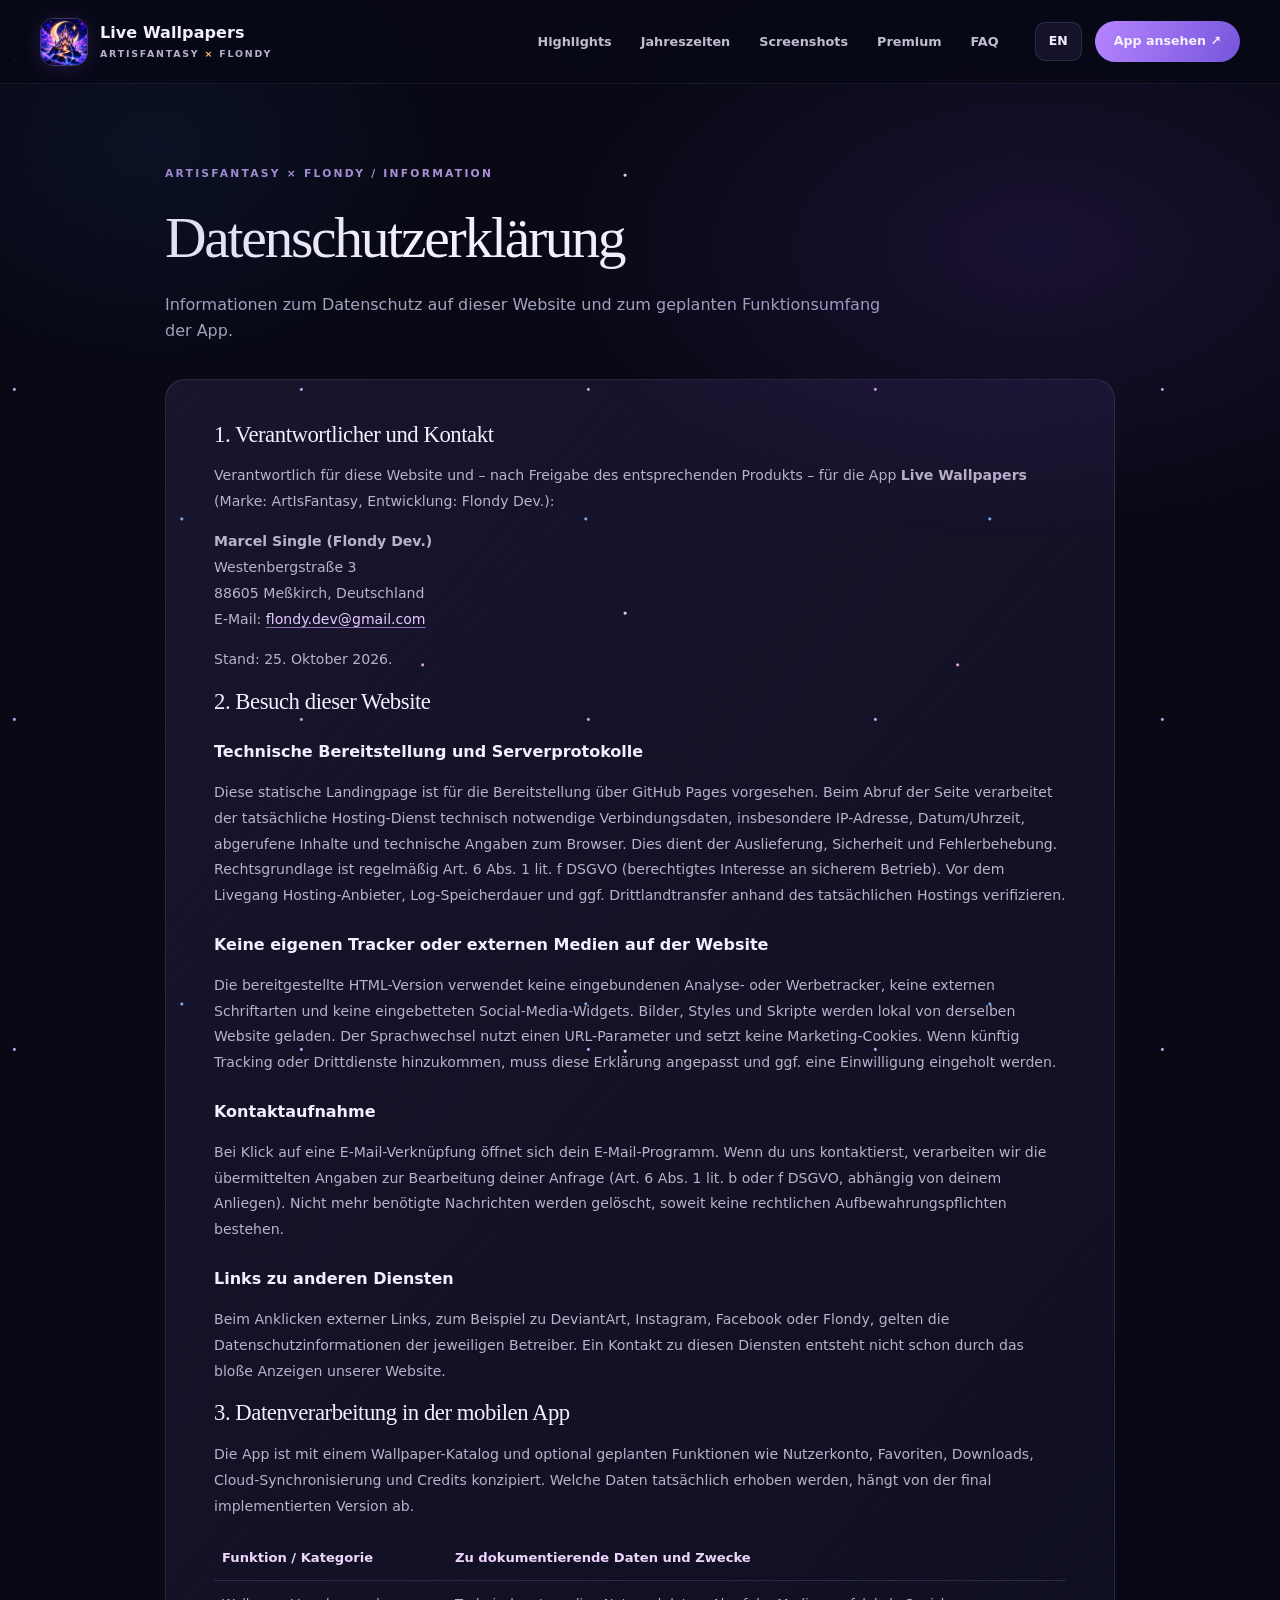
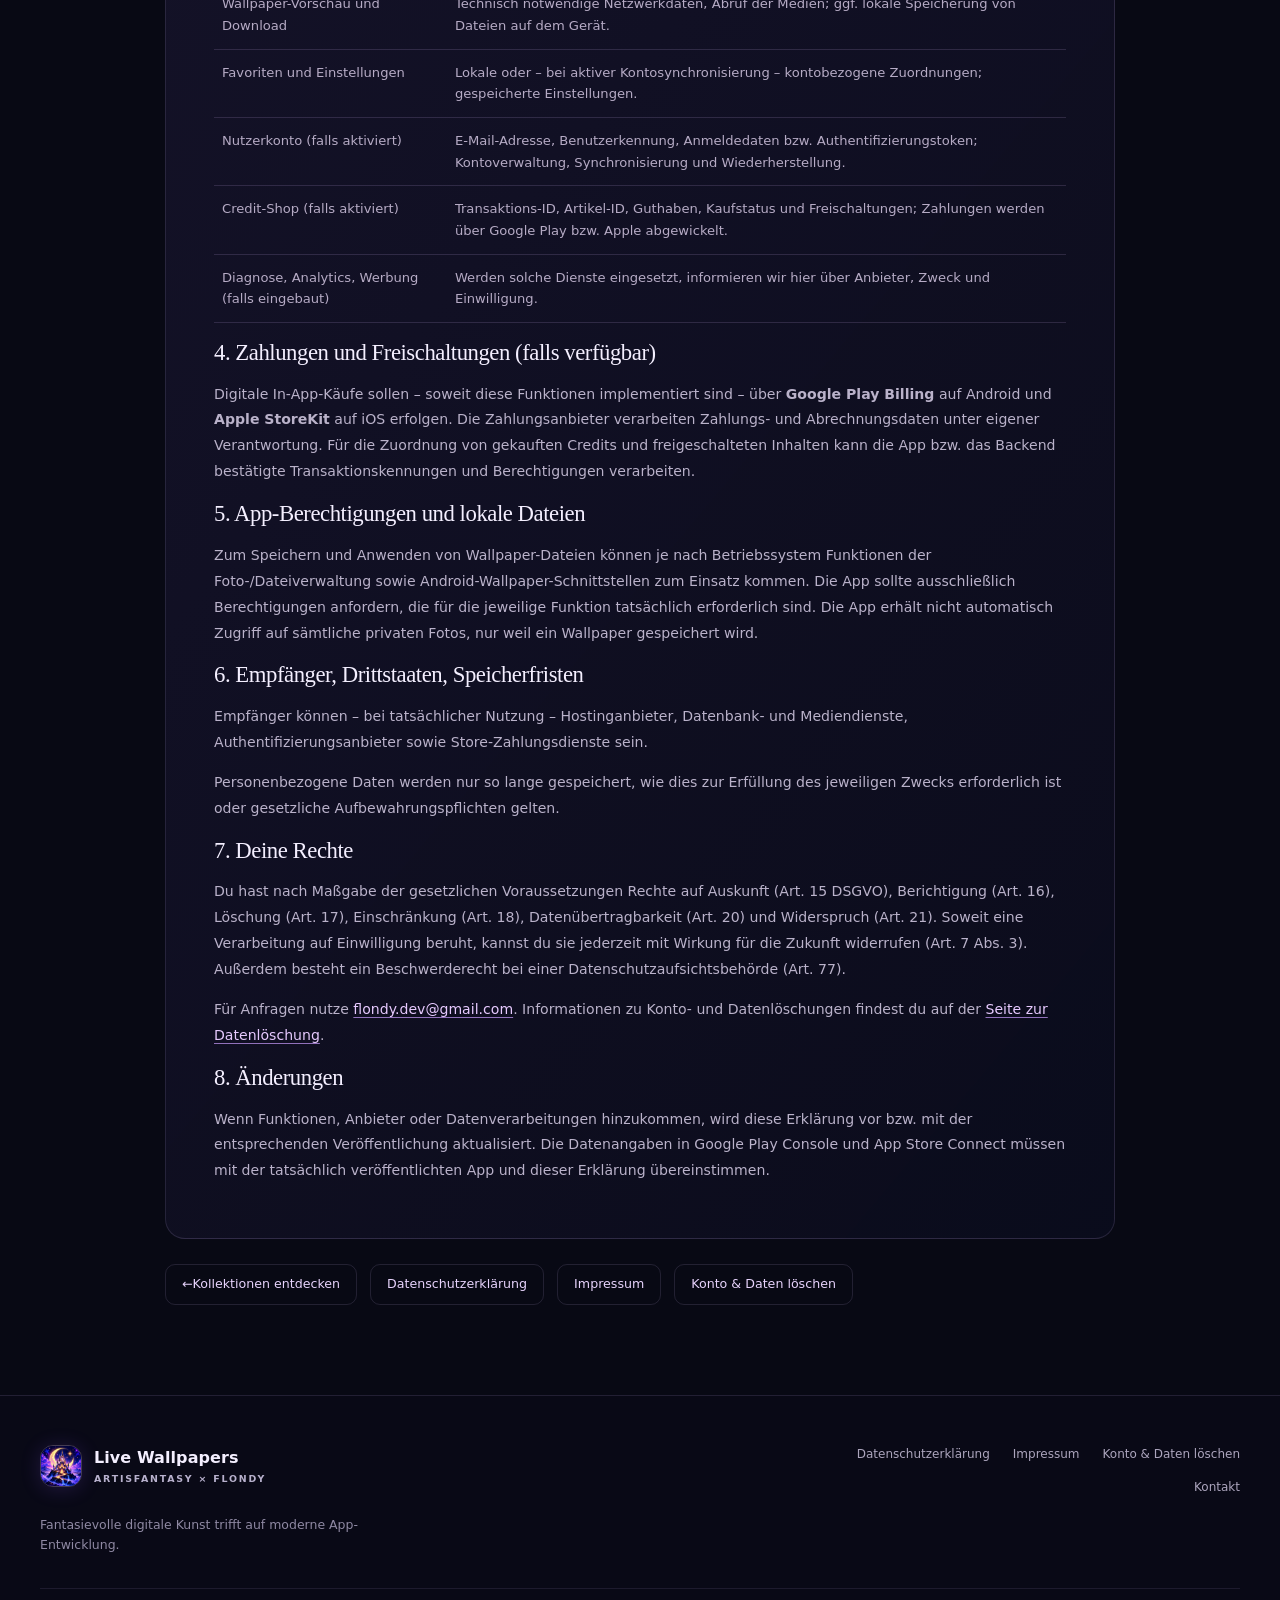
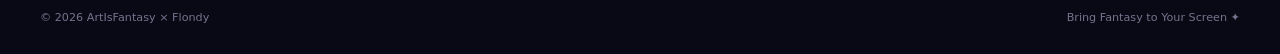
==== commit 870e4715: "Impressum zentral verlinken (flondy.github.io/app-store/impressum.html) Co-Authored-By: Claude Opus " ====
--- a/datenschutz.html
+++ b/datenschutz.html
@@ -1,31 +1,28 @@
 <!doctype html>
-<html lang="de"><head><meta charset="UTF-8"><meta name="viewport" content="width=device-width, initial-scale=1"><meta name="theme-color" content="#090915"><meta name="color-scheme" content="dark"><meta name="robots" content="index,follow"><meta name="description" content="Datenschutzerklärung – ArtIsFantasy Live Wallpapers Android 1.2.0 & Website"><link rel="icon" href="assets/favicon.png" type="image/png"><link rel="stylesheet" href="assets/styles.css"><title>Datenschutzerklärung – Live Wallpapers</title></head>
+<html lang="de"><head><meta charset="UTF-8"><meta name="viewport" content="width=device-width, initial-scale=1"><meta name="theme-color" content="#090915"><meta name="color-scheme" content="dark"><meta name="robots" content="index,follow"><meta name="description" content="Datenschutzerklärung – Live Wallpapers by ArtIsFantasy × Flondy"><link rel="icon" href="assets/favicon.png" type="image/png"><link rel="stylesheet" href="assets/styles.css"><title>Datenschutzerklärung – Live Wallpapers</title></head>
 <body data-page="legal"><a class="skip-link" href="#main">Zum Hauptinhalt</a><div class="background-stars" aria-hidden="true"></div>
 <header class="site-header"><div class="container nav-shell"><a class="brand" href="index.html" aria-label="Zur Live Wallpapers Startseite"><img src="assets/icon-castle.png" alt="" width="46" height="46"><span><strong>Live Wallpapers</strong><small>ARTISFANTASY <b>×</b> FLONDY</small></span></a><nav class="nav-links" id="site-menu" aria-label="Hauptnavigation"><a href="index.html#features" data-i18n="navFeatures">Highlights</a><a href="index.html#seasons" data-i18n="navSeasons">Jahreszeiten</a><a href="index.html#screenshots" data-i18n="navScreens">Screenshots</a><a href="index.html#premium">Premium</a><a href="index.html#faq">FAQ</a></nav><div class="nav-actions"><button type="button" class="lang-toggle" data-lang-toggle aria-label="Switch to English">EN</button><a class="nav-cta" href="index.html" data-i18n="navCTA">App ansehen ↗</a><button class="menu-toggle" id="menu-toggle" aria-label="Menü öffnen" aria-controls="site-menu" aria-expanded="false" type="button"><span></span><span></span><span></span></button></div></div></header>
 <main id="main" class="container legal-content"><span class="kicker">ARTISFANTASY × FLONDY / INFORMATION</span><h1 data-i18n="legalIntroPrivacy">Datenschutzerklärung</h1><p data-i18n="legalSubPrivacy">Informationen zur Website und zum geplanten App-Konzept.</p><div class="legal-panel"><div data-lang-panel="de">
 
-<section id="controller"><h2>1. Verantwortlicher und Kontakt</h2><p>Verantwortlich für diese Website und – nach Freigabe des entsprechenden Produkts – für die App <strong>Live Wallpapers</strong> (Marke: ArtIsFantasy, Entwicklung: Flondy Dev.):</p><p><strong>Marcel S. / Flondy Dev.</strong><br/><span class="placeholder">[Vollständigen bürgerlichen Namen und Straße/Hausnummer ergänzen]</span><br/>88605 Meßkirch, Deutschland<br/>E-Mail: <a href="mailto:flondy.dev@gmail.com">flondy.dev@gmail.com</a></p><p>Stand des Entwurfs: 25. Oktober 2026.</p></section>
+<section id="controller"><h2>1. Verantwortlicher und Kontakt</h2><p>Verantwortlich für diese Website und – nach Freigabe des entsprechenden Produkts – für die App <strong>Live Wallpapers</strong> (Marke: ArtIsFantasy, Entwicklung: Flondy Dev.):</p><p><strong>Marcel Single (Flondy Dev.)</strong><br/>Westenbergstraße 3<br/>88605 Meßkirch, Deutschland<br/>E-Mail: <a href="mailto:flondy.dev@gmail.com">flondy.dev@gmail.com</a></p><p>Stand: 25. Oktober 2026.</p></section>
 <section id="website"><h2>2. Besuch dieser Website</h2><h3>Technische Bereitstellung und Serverprotokolle</h3><p>Diese statische Landingpage ist für die Bereitstellung über GitHub Pages vorgesehen. Beim Abruf der Seite verarbeitet der tatsächliche Hosting-Dienst technisch notwendige Verbindungsdaten, insbesondere IP-Adresse, Datum/Uhrzeit, abgerufene Inhalte und technische Angaben zum Browser. Dies dient der Auslieferung, Sicherheit und Fehlerbehebung. Rechtsgrundlage ist regelmäßig Art. 6 Abs. 1 lit. f DSGVO (berechtigtes Interesse an sicherem Betrieb). Vor dem Livegang Hosting-Anbieter, Log-Speicherdauer und ggf. Drittlandtransfer anhand des tatsächlichen Hostings verifizieren.</p><h3>Keine eigenen Tracker oder externen Medien auf der Website</h3><p>Die bereitgestellte HTML-Version verwendet keine eingebundenen Analyse- oder Werbetracker, keine externen Schriftarten und keine eingebetteten Social-Media-Widgets. Bilder, Styles und Skripte werden lokal von derselben Website geladen. Der Sprachwechsel nutzt einen URL-Parameter und setzt keine Marketing-Cookies. Wenn künftig Tracking oder Drittdienste hinzukommen, muss diese Erklärung angepasst und ggf. eine Einwilligung eingeholt werden.</p><h3>Kontaktaufnahme</h3><p>Bei Klick auf eine E-Mail-Verknüpfung öffnet sich dein E-Mail-Programm. Wenn du uns kontaktierst, verarbeiten wir die übermittelten Angaben zur Bearbeitung deiner Anfrage (Art. 6 Abs. 1 lit. b oder f DSGVO, abhängig von deinem Anliegen). Nicht mehr benötigte Nachrichten werden gelöscht, soweit keine rechtlichen Aufbewahrungspflichten bestehen.</p><h3>Links zu anderen Diensten</h3><p>Beim Anklicken externer Links, zum Beispiel zu DeviantArt, Instagram, Facebook oder Flondy, gelten die Datenschutzinformationen der jeweiligen Betreiber. Ein Kontakt zu diesen Diensten entsteht nicht schon durch das bloße Anzeigen unserer Website.</p></section>
-<section id="implementation-2026"><h2>Aktueller technischer Stand der Android-App (Version 1.2.0)</h2><p>Nach den bereitgestellten Entwicklungsnotizen wird das Profil derzeit <strong>lokal auf dem Gerät</strong> verwaltet; ein Cloud-Konto bzw. eine aktive Backend-Synchronisierung sind nicht Bestandteil dieser Version. Dazu zählen nach Projektangaben insbesondere Einstellungen, Favoriten, Credit-Guthaben und Freischaltungen. Bei der Deinstallation können diese lokalen Daten verloren gehen.</p><p>Die Android-App verwendet <strong>Google Play Billing</strong> für vier Credit-Pakete und ein Premium-Abo (monatlich/jährlich) im Release-Build. Die HD- und Live-Medien werden mittels <strong>Google Play Asset Delivery</strong> nach Bedarf bezogen. Diese Abläufe sind programmiert und automatisiert getestet, die End-to-End-Prüfung über Google Play auf einem echten Gerät steht jedoch noch aus.</p><p><strong>Vor der Veröffentlichung zu verifizieren:</strong> tatsächliche Berechtigungen und eingebundene SDKs, an Google weitergegebene technische Kauf-/Gerätedaten, Logs/Diagnose, Speicherdauer, Kaufwiederherstellung sowie die Angaben im Play-Console-Formular „Datensicherheit“. Die nachfolgenden Prüfpunkte sind keine Aussage, dass Cloud-Dienste aktiviert sind.</p></section>
-<section id="app"><h2>3. Datenverarbeitung in der mobilen App – vor Release prüfen</h2><p>Die App ist mit einem Wallpaper-Katalog und optional geplanten Funktionen wie Nutzerkonto, Favoriten, Downloads, Cloud-Synchronisierung und Credits konzipiert. Welche Daten tatsächlich erhoben werden, hängt von der final implementierten Version ab. <strong>Die folgenden Abschnitte sind eine Prüfliste für den konkreten Build und dürfen nicht ungeprüft als bestätigte Verarbeitung dargestellt werden.</strong></p><table class="privacy-table"><thead><tr><th>Funktion / Kategorie</th><th>Zu dokumentierende Daten und Zwecke</th></tr></thead><tbody><tr><td>Wallpaper-Vorschau und Download</td><td>Technisch notwendige Netzwerkdaten, Abruf der Medien; ggf. lokale Speicherung von Dateien auf dem Gerät.</td></tr><tr><td>Favoriten und Einstellungen</td><td>Lokale oder – bei aktiver Kontosynchronisierung – kontobezogene Zuordnungen; gespeicherte Einstellungen.</td></tr><tr><td>Nutzerkonto (falls aktiviert)</td><td>E-Mail-Adresse, Benutzerkennung, Anmeldedaten bzw. Authentifizierungstoken; Kontoverwaltung, Synchronisierung und Wiederherstellung.</td></tr><tr><td>Credit-Shop (falls aktiviert)</td><td>Transaktions-ID, Artikel-ID, Guthaben, Kaufstatus und Freischaltungen; Zahlungen werden über Google Play bzw. Apple abgewickelt.</td></tr><tr><td>Diagnose, Analytics, Werbung (falls eingebaut)</td><td>Genaue SDKs, Gerätekennungen, Ereignisse, Aufbewahrungsfristen, Einwilligungen und Empfänger gesondert ergänzen.</td></tr></tbody></table><p><span class="placeholder">Vor Veröffentlichung ergänzen:</span> tatsächlich eingesetzter Cloud-/Datenbankdienst und Serverstandort; vollständige SDK-Liste; App-Berechtigungen; Datenschutzhinweise zu Werbung, Crash-Reporting und Analytics; präzise Rechtsgrundlagen und Speicherdauern.</p></section>
-<section id="payments"><h2>4. Zahlungen und Freischaltungen (falls verfügbar)</h2><p>Digitale In-App-Käufe sollen – soweit diese Funktionen implementiert sind – über <strong>Google Play Billing</strong> auf Android und <strong>Apple StoreKit</strong> auf iOS erfolgen. Die Zahlungsanbieter verarbeiten Zahlungs- und Abrechnungsdaten unter eigener Verantwortung. Für die Zuordnung von gekauften Credits und freigeschalteten Inhalten kann die App bzw. das Backend bestätigte Transaktionskennungen und Berechtigungen verarbeiten. Der genaue Anbieter, die technische Kaufverifikation und die Aufbewahrungsdauer müssen vor Freischaltung des Shops geprüft und hier konkret angegeben werden.</p></section>
-<section id="permissions"><h2>5. App-Berechtigungen und lokale Dateien</h2><p>Zum Speichern und Anwenden von Wallpaper-Dateien können je nach Betriebssystem Funktionen der Foto-/Dateiverwaltung sowie Android-Wallpaper-Schnittstellen zum Einsatz kommen. Die App sollte ausschließlich Berechtigungen anfordern, die für die jeweilige Funktion tatsächlich erforderlich sind. Vor der Freigabe: jede Manifest-Berechtigung und jeden iOS-Privacy-Usage-Text mit der realen Nutzung abgleichen. Die App erhält nicht automatisch Zugriff auf sämtliche privaten Fotos, nur weil ein Wallpaper gespeichert wird.</p></section>
-<section id="recipients"><h2>6. Empfänger, Drittstaaten, Speicherfristen</h2><p>Empfänger können – bei tatsächlicher Nutzung – Hostinganbieter, Datenbank- und Mediendienste, Authentifizierungsanbieter sowie Store-Zahlungsdienste sein. Vor der Veröffentlichung sind die konkreten Unternehmen, ihre Rollen (Auftragsverarbeiter oder eigenständige Verantwortliche), etwaige Übermittlungen außerhalb des EWR und geeignete Schutzmaßnahmen zu benennen.</p><p>Personenbezogene Daten werden nur so lange gespeichert, wie dies zur Erfüllung des jeweiligen Zwecks erforderlich ist oder gesetzliche Aufbewahrungspflichten gelten. <span class="placeholder">Konkrete Fristen für Konten, Logs, Transaktionen und Support-Anfragen nach dem technischen Audit ergänzen.</span></p></section>
+<section id="app"><h2>3. Datenverarbeitung in der mobilen App</h2><p>Die App ist mit einem Wallpaper-Katalog und optional geplanten Funktionen wie Nutzerkonto, Favoriten, Downloads, Cloud-Synchronisierung und Credits konzipiert. Welche Daten tatsächlich erhoben werden, hängt von der final implementierten Version ab.</p><table class="privacy-table"><thead><tr><th>Funktion / Kategorie</th><th>Zu dokumentierende Daten und Zwecke</th></tr></thead><tbody><tr><td>Wallpaper-Vorschau und Download</td><td>Technisch notwendige Netzwerkdaten, Abruf der Medien; ggf. lokale Speicherung von Dateien auf dem Gerät.</td></tr><tr><td>Favoriten und Einstellungen</td><td>Lokale oder – bei aktiver Kontosynchronisierung – kontobezogene Zuordnungen; gespeicherte Einstellungen.</td></tr><tr><td>Nutzerkonto (falls aktiviert)</td><td>E-Mail-Adresse, Benutzerkennung, Anmeldedaten bzw. Authentifizierungstoken; Kontoverwaltung, Synchronisierung und Wiederherstellung.</td></tr><tr><td>Credit-Shop (falls aktiviert)</td><td>Transaktions-ID, Artikel-ID, Guthaben, Kaufstatus und Freischaltungen; Zahlungen werden über Google Play bzw. Apple abgewickelt.</td></tr><tr><td>Diagnose, Analytics, Werbung (falls eingebaut)</td><td>Werden solche Dienste eingesetzt, informieren wir hier über Anbieter, Zweck und Einwilligung.</td></tr></tbody></table></section>
+<section id="payments"><h2>4. Zahlungen und Freischaltungen (falls verfügbar)</h2><p>Digitale In-App-Käufe sollen – soweit diese Funktionen implementiert sind – über <strong>Google Play Billing</strong> auf Android und <strong>Apple StoreKit</strong> auf iOS erfolgen. Die Zahlungsanbieter verarbeiten Zahlungs- und Abrechnungsdaten unter eigener Verantwortung. Für die Zuordnung von gekauften Credits und freigeschalteten Inhalten kann die App bzw. das Backend bestätigte Transaktionskennungen und Berechtigungen verarbeiten.</p></section>
+<section id="permissions"><h2>5. App-Berechtigungen und lokale Dateien</h2><p>Zum Speichern und Anwenden von Wallpaper-Dateien können je nach Betriebssystem Funktionen der Foto-/Dateiverwaltung sowie Android-Wallpaper-Schnittstellen zum Einsatz kommen. Die App sollte ausschließlich Berechtigungen anfordern, die für die jeweilige Funktion tatsächlich erforderlich sind. Die App erhält nicht automatisch Zugriff auf sämtliche privaten Fotos, nur weil ein Wallpaper gespeichert wird.</p></section>
+<section id="recipients"><h2>6. Empfänger, Drittstaaten, Speicherfristen</h2><p>Empfänger können – bei tatsächlicher Nutzung – Hostinganbieter, Datenbank- und Mediendienste, Authentifizierungsanbieter sowie Store-Zahlungsdienste sein.</p><p>Personenbezogene Daten werden nur so lange gespeichert, wie dies zur Erfüllung des jeweiligen Zwecks erforderlich ist oder gesetzliche Aufbewahrungspflichten gelten.</p></section>
 <section id="rights"><h2>7. Deine Rechte</h2><p>Du hast nach Maßgabe der gesetzlichen Voraussetzungen Rechte auf Auskunft (Art. 15 DSGVO), Berichtigung (Art. 16), Löschung (Art. 17), Einschränkung (Art. 18), Datenübertragbarkeit (Art. 20) und Widerspruch (Art. 21). Soweit eine Verarbeitung auf Einwilligung beruht, kannst du sie jederzeit mit Wirkung für die Zukunft widerrufen (Art. 7 Abs. 3). Außerdem besteht ein Beschwerderecht bei einer Datenschutzaufsichtsbehörde (Art. 77).</p><p>Für Anfragen nutze <a href="mailto:flondy.dev@gmail.com">flondy.dev@gmail.com</a>. Informationen zu Konto- und Datenlöschungen findest du auf der <a href="konto-loeschen.html">Seite zur Datenlöschung</a>.</p></section>
 <section id="changes"><h2>8. Änderungen</h2><p>Wenn Funktionen, Anbieter oder Datenverarbeitungen hinzukommen, wird diese Erklärung vor bzw. mit der entsprechenden Veröffentlichung aktualisiert. Die Datenangaben in Google Play Console und App Store Connect müssen mit der tatsächlich veröffentlichten App und dieser Erklärung übereinstimmen.</p></section>
 
 </div><div data-lang-panel="en" hidden>
 
-<div class="legal-callout"><strong>⚠️ Complete before publishing</strong><div>This is a draft based on planned features. The actual SDKs, hosting and payment providers, permissions, retention periods, and full legal address must be checked against the final app build. Do not use it as the official app privacy policy until verified.</div></div>
-<section id="controller-en"><h2>1. Data controller and contact</h2><p>Responsible for this website and, subject to release, the <strong>Live Wallpapers</strong> app (ArtIsFantasy brand, developed by Flondy Dev.):</p><p><strong>Marcel S. / Flondy Dev.</strong><br/><span class="placeholder">[Add full legal name and street address]</span><br/>88605 Meßkirch, Germany<br/>Email: <a href="mailto:flondy.dev@gmail.com">flondy.dev@gmail.com</a></p><p>Draft dated October 27, 2026.</p></section>
+<section id="controller-en"><h2>1. Data controller and contact</h2><p>Responsible for this website and, subject to release, the <strong>Live Wallpapers</strong> app (ArtIsFantasy brand, developed by Flondy Dev.):</p><p><strong>Marcel Single (Flondy Dev.)</strong><br/>Westenbergstraße 3<br/>88605 Meßkirch, Germany<br/>Email: <a href="mailto:flondy.dev@gmail.com">flondy.dev@gmail.com</a></p><p>Last updated: October 27, 2026.</p></section>
 <section id="website-en"><h2>2. Visiting this website</h2><h3>Hosting and server logs</h3><p>This static website is designed for GitHub Pages hosting. When accessing the website, the actual hosting provider processes technically necessary connection data, such as IP address, date/time, requested resources, and browser information, to deliver and secure the service. The usual legal basis is Art. 6(1)(f) GDPR (legitimate interest in a secure website). Confirm the actual host, log retention, and any international transfers before launch.</p><h3>No embedded analytics or marketing trackers</h3><p>This provided version does not embed analytics, ad trackers, third-party fonts, or social widgets. Images and scripts are hosted with the website. Language switching uses a URL parameter without marketing cookies. Any future integration of trackers requires a policy update and, where necessary, consent.</p><h3>Emails and external links</h3><p>Email links open your mail program. If you write to us, the personal information you provide is used to handle your request under Art. 6(1)(b) or (f) GDPR as applicable. We delete messages when no longer required, subject to legal retention duties. Following external links to DeviantArt, Instagram, Facebook, or other sites makes those services' privacy terms applicable.</p></section>
-<section id="implementation-2026-en"><h2>Current Android implementation (version 1.2.0)</h2><p>According to the supplied development notes, the profile is currently <strong>stored locally on the device</strong>. Cloud accounts and active backend sync are not part of this version. Local information includes settings, favorites, Credit balances and unlocks. Uninstalling the app may result in loss of these local data.</p><p>The Android release build integrates <strong>Google Play Billing</strong> for four Credit packs and a Premium subscription (monthly/annual). HD images and live videos are delivered on demand using <strong>Google Play Asset Delivery</strong>. These functions have been built and automated tests pass, but end-to-end checks through Google Play on a physical device are still pending.</p><p><strong>Verify before publishing:</strong> actual permissions and SDKs, technical purchase/device data shared with Google, logs and diagnostics, retention periods, purchase restoration, and the Google Play Data safety form. The following checklist does not mean cloud services are enabled.</p></section>
-<section id="app-en"><h2>3. Mobile app data – verification required before release</h2><p>The app is designed for wallpapers and may include accounts, favorites, downloads, cloud synchronization, and credits. The exact collection and handling of personal data depends on the final implementation. <strong>The following is a build-audit checklist, not a representation that each feature is already active.</strong></p><table class="privacy-table"><thead><tr><th>Feature</th><th>Potential data and purpose to verify</th></tr></thead><tbody><tr><td>Wallpaper browsing/downloads</td><td>Necessary network requests and locally saved wallpaper files.</td></tr><tr><td>Favorites/settings</td><td>Local settings or account-linked favorites if cloud sync is enabled.</td></tr><tr><td>Account (if enabled)</td><td>Email, user ID, authentication credentials or tokens, to manage and restore accounts.</td></tr><tr><td>Credit purchases (if enabled)</td><td>Transaction ID, product ID, credit balance and entitlements; payments via Google or Apple.</td></tr><tr><td>Analytics, crashes, ads (if included)</td><td>Identify all SDKs, device identifiers, recipients, legal basis, consent, and retention.</td></tr></tbody></table><p><span class="placeholder">Before publication:</span> insert actual hosting/backend services and processing locations, precise SDK list, app permissions, legal bases, purposes, and retention periods.</p></section>
+<section id="app-en"><h2>3. Mobile app data</h2><p>The app is designed for wallpapers and may include accounts, favorites, downloads, cloud synchronization, and credits. The exact collection and handling of personal data depends on the final implementation.</p><table class="privacy-table"><thead><tr><th>Feature</th><th>Potential data and purpose to verify</th></tr></thead><tbody><tr><td>Wallpaper browsing/downloads</td><td>Necessary network requests and locally saved wallpaper files.</td></tr><tr><td>Favorites/settings</td><td>Local settings or account-linked favorites if cloud sync is enabled.</td></tr><tr><td>Account (if enabled)</td><td>Email, user ID, authentication credentials or tokens, to manage and restore accounts.</td></tr><tr><td>Credit purchases (if enabled)</td><td>Transaction ID, product ID, credit balance and entitlements; payments via Google or Apple.</td></tr><tr><td>Analytics, crashes, ads (if included)</td><td>Identify all SDKs, device identifiers, recipients, legal basis, consent, and retention.</td></tr></tbody></table></section>
 <section id="payments-en"><h2>4. Purchases and unlocks (if available)</h2><p>Digital in-app payments are intended to use <strong>Google Play Billing</strong> on Android and <strong>Apple StoreKit</strong> on iOS. Payment platforms handle payment details under their own terms. The app/backend may use verified transaction identifiers and entitlements to maintain purchases and credit balances. Document the final setup and retention periods before releasing the store.</p></section>
-<section id="permissions-en"><h2>5. Permissions and local files</h2><p>Saving and applying wallpapers may use system media/file capabilities and Android wallpaper APIs. Only permissions genuinely necessary for a user-requested feature should be requested. Audit Android manifest permissions and iOS usage descriptions before release. Saving a wallpaper does not inherently require unrestricted access to all private photos.</p></section>
-<section id="recipients-en"><h2>6. Recipients, transfers, retention</h2><p>Actual recipients may include hosting, storage, authentication, database, and store payment providers. Before publication identify each company, its role, international transfers and safeguards. Personal data is retained only as required for a specific purpose or legal obligation. <span class="placeholder">Specify real retention periods after the implementation audit.</span></p></section>
+<section id="permissions-en"><h2>5. Permissions and local files</h2><p>Saving and applying wallpapers may use system media/file capabilities and Android wallpaper APIs. Only permissions genuinely necessary for a user-requested feature should be requested. Saving a wallpaper does not inherently require unrestricted access to all private photos.</p></section>
+<section id="recipients-en"><h2>6. Recipients, transfers, retention</h2><p>Actual recipients may include hosting, storage, authentication, database, and store payment providers. Personal data is retained only as required for a specific purpose or legal obligation.</p></section>
 <section id="rights-en"><h2>7. Your rights</h2><p>Where applicable, you have GDPR rights of access (Art. 15), rectification (Art. 16), erasure (Art. 17), restriction (Art. 18), portability (Art. 20), objection (Art. 21), withdrawal of consent (Art. 7(3)), and the right to lodge a complaint with a data protection authority (Art. 77).</p><p>Contact <a href="mailto:flondy.dev@gmail.com">flondy.dev@gmail.com</a>. For account and data requests, see <a href="konto-loeschen.html?lang=en">Delete account and data</a>.</p></section>
 <section id="changes-en"><h2>8. Updates</h2><p>This policy must be updated when the app's features, service providers, or data handling changes. Google Play Data safety disclosures and App Store privacy answers must remain consistent with the actual production build and this notice.</p></section>
 
-</div></div><div class="legal-links"><a href="index.html">← <span data-i18n="heroSecondary">Kollektionen entdecken</span></a><a href="datenschutz.html" data-legal-link data-i18n="footerPrivacy">Datenschutzerklärung</a><a href="impressum.html" data-legal-link data-i18n="footerImprint">Impressum</a><a href="konto-loeschen.html" data-legal-link data-i18n="footerDelete">Konto &amp; Daten löschen</a></div></main>
-<footer class="site-footer"><div class="container footer-main"><div><a class="brand" href="index.html"><img src="assets/icon-castle.png" alt="" width="42" height="42"><span><strong>Live Wallpapers</strong><small>ARTISFANTASY × FLONDY</small></span></a><p data-i18n="footerIntro">Fantasievolle digitale Kunst trifft auf moderne App-Entwicklung.</p></div><div class="footer-links"><a href="datenschutz.html" data-legal-link data-i18n="footerPrivacy">Datenschutzerklärung</a><a href="impressum.html" data-legal-link data-i18n="footerImprint">Impressum</a><a href="konto-loeschen.html" data-legal-link data-i18n="footerDelete">Konto &amp; Daten löschen</a><a href="mailto:flondy.dev@gmail.com" data-i18n="footerContact">Kontakt</a></div></div><div class="container footer-bottom"><span>© <span id="year">2026</span> ArtIsFantasy × Flondy</span><span data-i18n="footerTag">Bring Fantasy to Your Screen ✦</span></div></footer><script src="assets/main.js" defer></script></body></html>+</div></div><div class="legal-links"><a href="index.html">← <span data-i18n="heroSecondary">Kollektionen entdecken</span></a><a href="datenschutz.html" data-legal-link data-i18n="footerPrivacy">Datenschutzerklärung</a><a href="https://flondy.github.io/app-store/impressum.html" data-legal-link data-i18n="footerImprint">Impressum</a><a href="konto-loeschen.html" data-legal-link data-i18n="footerDelete">Konto &amp; Daten löschen</a></div></main>
+<footer class="site-footer"><div class="container footer-main"><div><a class="brand" href="index.html"><img src="assets/icon-castle.png" alt="" width="42" height="42"><span><strong>Live Wallpapers</strong><small>ARTISFANTASY × FLONDY</small></span></a><p data-i18n="footerIntro">Fantasievolle digitale Kunst trifft auf moderne App-Entwicklung.</p></div><div class="footer-links"><a href="datenschutz.html" data-legal-link data-i18n="footerPrivacy">Datenschutzerklärung</a><a href="https://flondy.github.io/app-store/impressum.html" data-legal-link data-i18n="footerImprint">Impressum</a><a href="konto-loeschen.html" data-legal-link data-i18n="footerDelete">Konto &amp; Daten löschen</a><a href="mailto:flondy.dev@gmail.com" data-i18n="footerContact">Kontakt</a></div></div><div class="container footer-bottom"><span>© <span id="year">2026</span> ArtIsFantasy × Flondy</span><span data-i18n="footerTag">Bring Fantasy to Your Screen ✦</span></div></footer><script src="assets/main.js" defer></script></body></html>
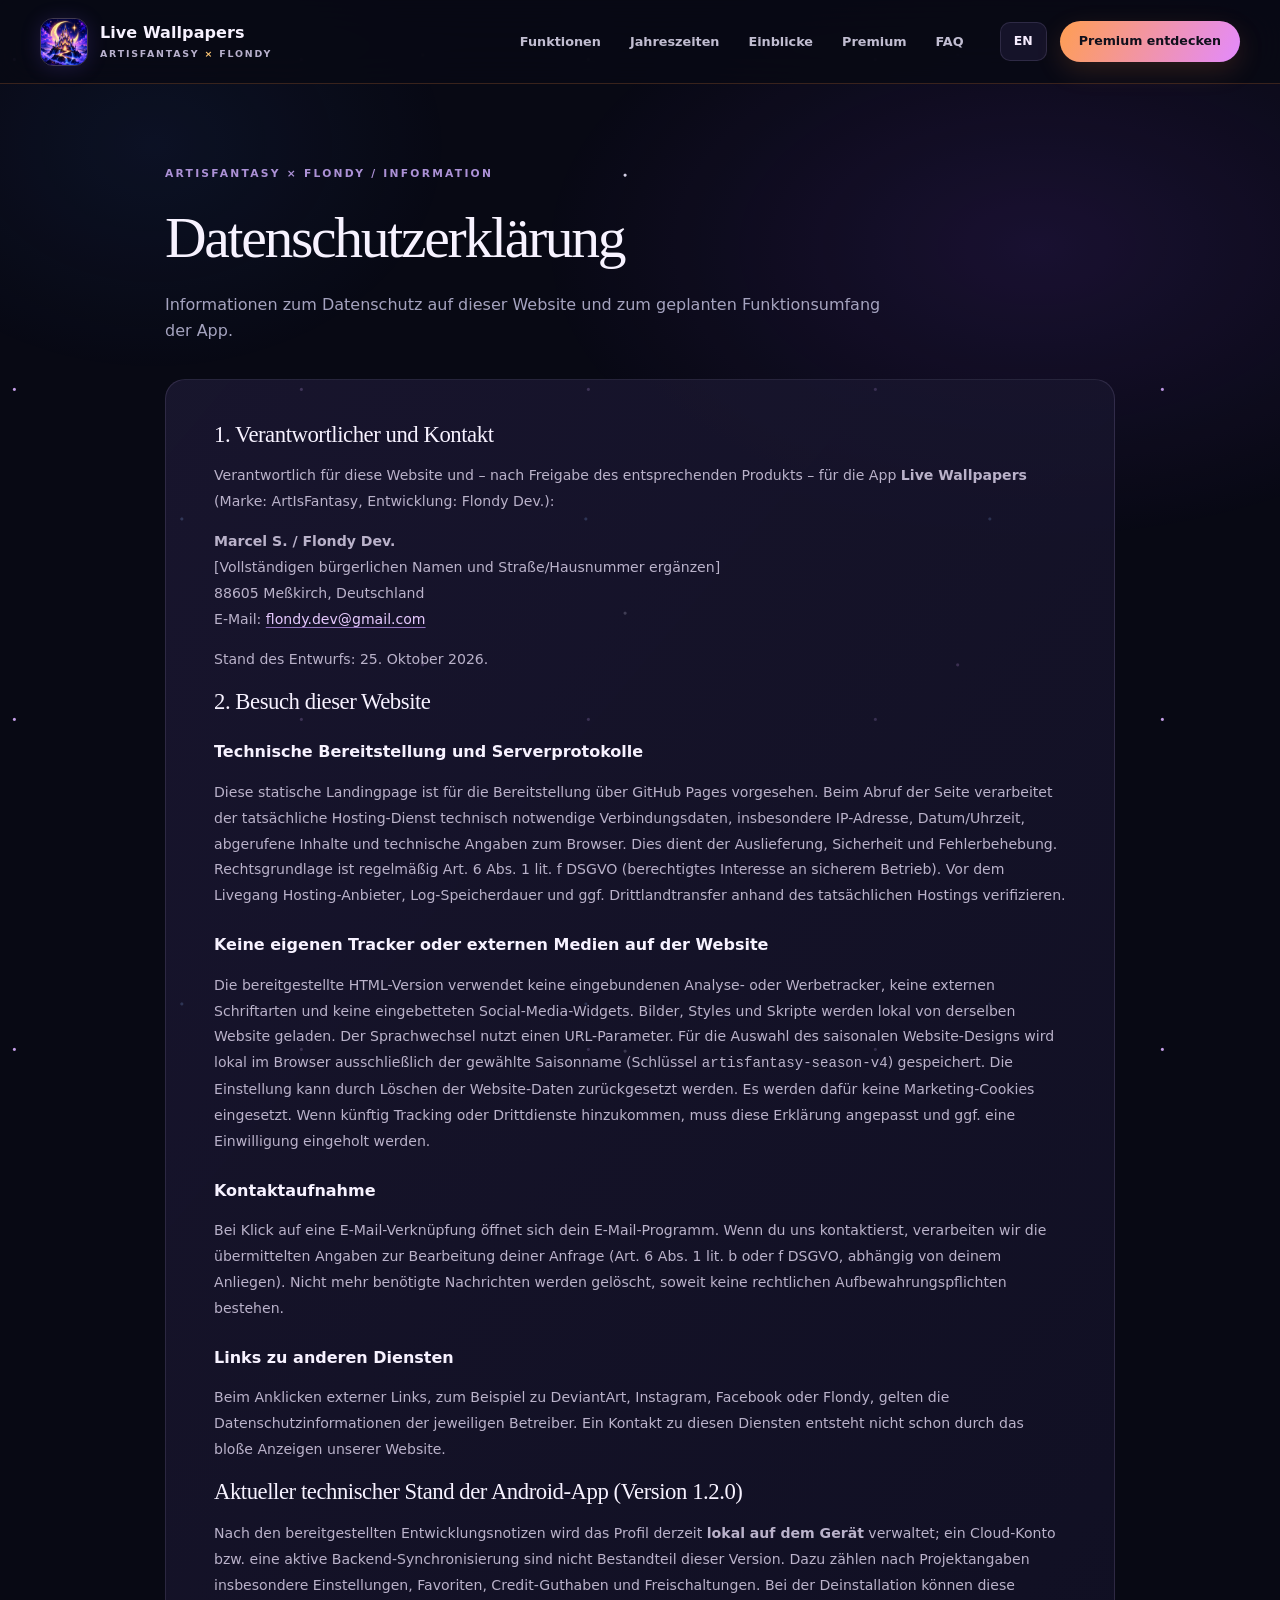
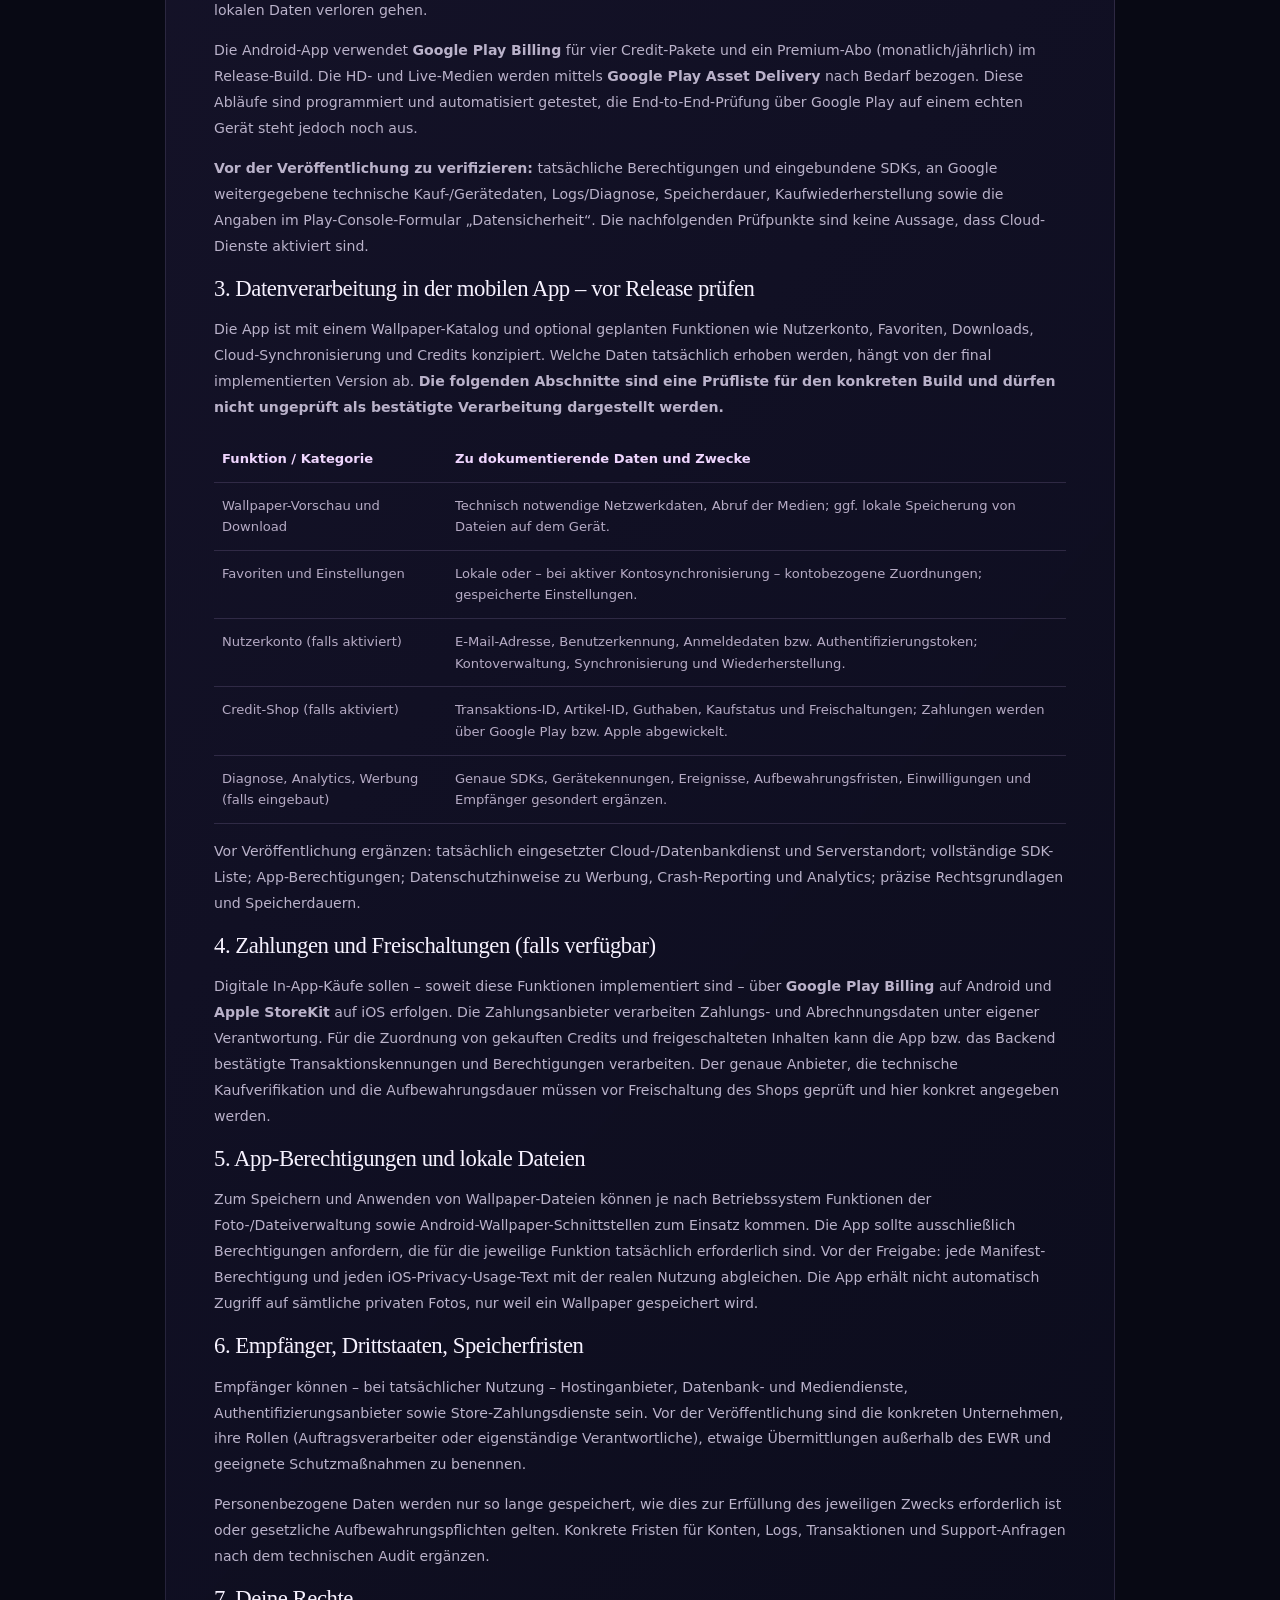
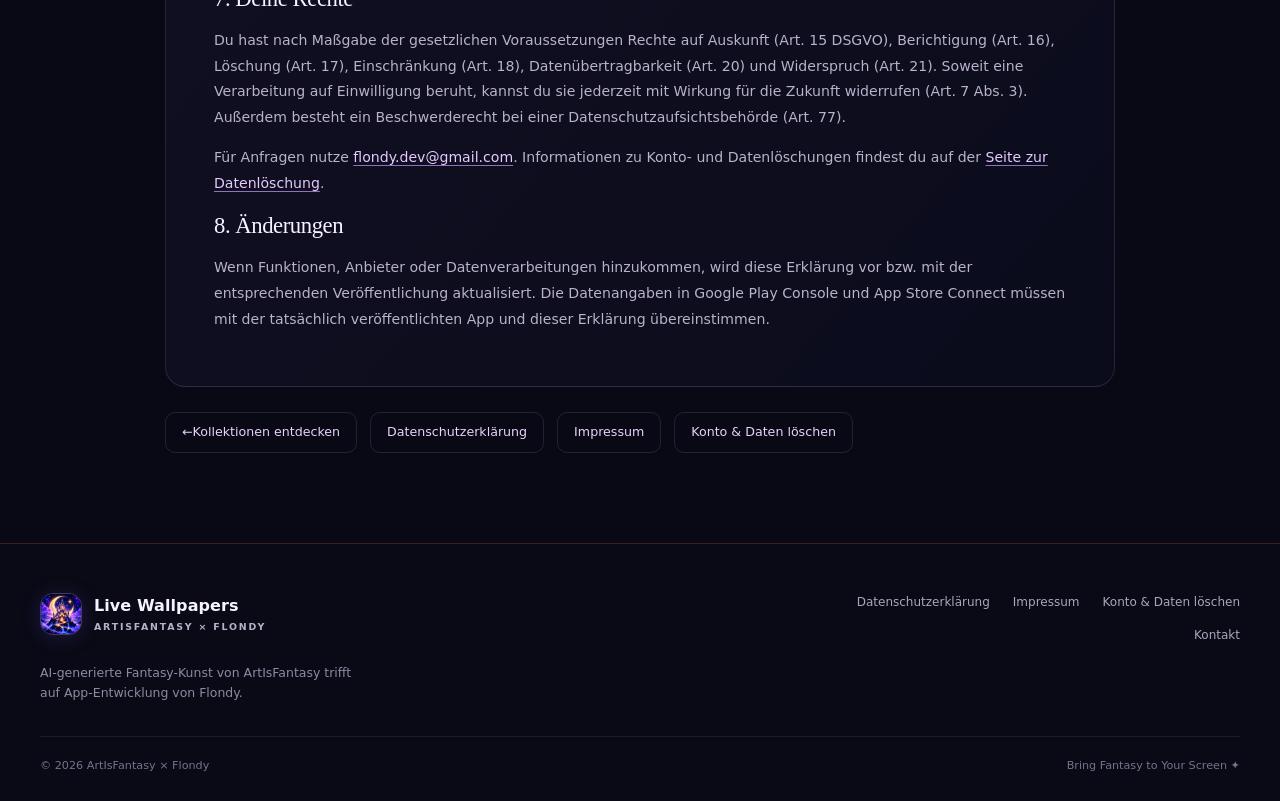
==== commit af3d1931: "Landingpage V4: Seasonal Experience, interaktive Saison-Schlösser (Archiv) Archiv-Commit: originaler" ====
--- a/datenschutz.html
+++ b/datenschutz.html
@@ -1,28 +1,31 @@
 <!doctype html>
-<html lang="de"><head><meta charset="UTF-8"><meta name="viewport" content="width=device-width, initial-scale=1"><meta name="theme-color" content="#090915"><meta name="color-scheme" content="dark"><meta name="robots" content="index,follow"><meta name="description" content="Datenschutzerklärung – Live Wallpapers by ArtIsFantasy × Flondy"><link rel="icon" href="assets/favicon.png" type="image/png"><link rel="stylesheet" href="assets/styles.css"><title>Datenschutzerklärung – Live Wallpapers</title></head>
+<html lang="de"><head><meta charset="UTF-8"><meta name="viewport" content="width=device-width, initial-scale=1"><meta name="theme-color" content="#090915"><meta name="color-scheme" content="dark"><meta name="robots" content="index,follow"><meta name="description" content="Datenschutzerklärung – ArtIsFantasy Live Wallpapers Android 1.2.0 & Website"><link rel="icon" href="assets/favicon.png" type="image/png"><link rel="stylesheet" href="assets/styles.css"><title>Datenschutzerklärung – Live Wallpapers</title></head>
 <body data-page="legal"><a class="skip-link" href="#main">Zum Hauptinhalt</a><div class="background-stars" aria-hidden="true"></div>
 <header class="site-header"><div class="container nav-shell"><a class="brand" href="index.html" aria-label="Zur Live Wallpapers Startseite"><img src="assets/icon-castle.png" alt="" width="46" height="46"><span><strong>Live Wallpapers</strong><small>ARTISFANTASY <b>×</b> FLONDY</small></span></a><nav class="nav-links" id="site-menu" aria-label="Hauptnavigation"><a href="index.html#features" data-i18n="navFeatures">Highlights</a><a href="index.html#seasons" data-i18n="navSeasons">Jahreszeiten</a><a href="index.html#screenshots" data-i18n="navScreens">Screenshots</a><a href="index.html#premium">Premium</a><a href="index.html#faq">FAQ</a></nav><div class="nav-actions"><button type="button" class="lang-toggle" data-lang-toggle aria-label="Switch to English">EN</button><a class="nav-cta" href="index.html" data-i18n="navCTA">App ansehen ↗</a><button class="menu-toggle" id="menu-toggle" aria-label="Menü öffnen" aria-controls="site-menu" aria-expanded="false" type="button"><span></span><span></span><span></span></button></div></div></header>
 <main id="main" class="container legal-content"><span class="kicker">ARTISFANTASY × FLONDY / INFORMATION</span><h1 data-i18n="legalIntroPrivacy">Datenschutzerklärung</h1><p data-i18n="legalSubPrivacy">Informationen zur Website und zum geplanten App-Konzept.</p><div class="legal-panel"><div data-lang-panel="de">
 
-<section id="controller"><h2>1. Verantwortlicher und Kontakt</h2><p>Verantwortlich für diese Website und – nach Freigabe des entsprechenden Produkts – für die App <strong>Live Wallpapers</strong> (Marke: ArtIsFantasy, Entwicklung: Flondy Dev.):</p><p><strong>Marcel Single (Flondy Dev.)</strong><br/>Westenbergstraße 3<br/>88605 Meßkirch, Deutschland<br/>E-Mail: <a href="mailto:flondy.dev@gmail.com">flondy.dev@gmail.com</a></p><p>Stand: 25. Oktober 2026.</p></section>
-<section id="website"><h2>2. Besuch dieser Website</h2><h3>Technische Bereitstellung und Serverprotokolle</h3><p>Diese statische Landingpage ist für die Bereitstellung über GitHub Pages vorgesehen. Beim Abruf der Seite verarbeitet der tatsächliche Hosting-Dienst technisch notwendige Verbindungsdaten, insbesondere IP-Adresse, Datum/Uhrzeit, abgerufene Inhalte und technische Angaben zum Browser. Dies dient der Auslieferung, Sicherheit und Fehlerbehebung. Rechtsgrundlage ist regelmäßig Art. 6 Abs. 1 lit. f DSGVO (berechtigtes Interesse an sicherem Betrieb). Vor dem Livegang Hosting-Anbieter, Log-Speicherdauer und ggf. Drittlandtransfer anhand des tatsächlichen Hostings verifizieren.</p><h3>Keine eigenen Tracker oder externen Medien auf der Website</h3><p>Die bereitgestellte HTML-Version verwendet keine eingebundenen Analyse- oder Werbetracker, keine externen Schriftarten und keine eingebetteten Social-Media-Widgets. Bilder, Styles und Skripte werden lokal von derselben Website geladen. Der Sprachwechsel nutzt einen URL-Parameter und setzt keine Marketing-Cookies. Wenn künftig Tracking oder Drittdienste hinzukommen, muss diese Erklärung angepasst und ggf. eine Einwilligung eingeholt werden.</p><h3>Kontaktaufnahme</h3><p>Bei Klick auf eine E-Mail-Verknüpfung öffnet sich dein E-Mail-Programm. Wenn du uns kontaktierst, verarbeiten wir die übermittelten Angaben zur Bearbeitung deiner Anfrage (Art. 6 Abs. 1 lit. b oder f DSGVO, abhängig von deinem Anliegen). Nicht mehr benötigte Nachrichten werden gelöscht, soweit keine rechtlichen Aufbewahrungspflichten bestehen.</p><h3>Links zu anderen Diensten</h3><p>Beim Anklicken externer Links, zum Beispiel zu DeviantArt, Instagram, Facebook oder Flondy, gelten die Datenschutzinformationen der jeweiligen Betreiber. Ein Kontakt zu diesen Diensten entsteht nicht schon durch das bloße Anzeigen unserer Website.</p></section>
-<section id="app"><h2>3. Datenverarbeitung in der mobilen App</h2><p>Die App ist mit einem Wallpaper-Katalog und optional geplanten Funktionen wie Nutzerkonto, Favoriten, Downloads, Cloud-Synchronisierung und Credits konzipiert. Welche Daten tatsächlich erhoben werden, hängt von der final implementierten Version ab.</p><table class="privacy-table"><thead><tr><th>Funktion / Kategorie</th><th>Zu dokumentierende Daten und Zwecke</th></tr></thead><tbody><tr><td>Wallpaper-Vorschau und Download</td><td>Technisch notwendige Netzwerkdaten, Abruf der Medien; ggf. lokale Speicherung von Dateien auf dem Gerät.</td></tr><tr><td>Favoriten und Einstellungen</td><td>Lokale oder – bei aktiver Kontosynchronisierung – kontobezogene Zuordnungen; gespeicherte Einstellungen.</td></tr><tr><td>Nutzerkonto (falls aktiviert)</td><td>E-Mail-Adresse, Benutzerkennung, Anmeldedaten bzw. Authentifizierungstoken; Kontoverwaltung, Synchronisierung und Wiederherstellung.</td></tr><tr><td>Credit-Shop (falls aktiviert)</td><td>Transaktions-ID, Artikel-ID, Guthaben, Kaufstatus und Freischaltungen; Zahlungen werden über Google Play bzw. Apple abgewickelt.</td></tr><tr><td>Diagnose, Analytics, Werbung (falls eingebaut)</td><td>Werden solche Dienste eingesetzt, informieren wir hier über Anbieter, Zweck und Einwilligung.</td></tr></tbody></table></section>
-<section id="payments"><h2>4. Zahlungen und Freischaltungen (falls verfügbar)</h2><p>Digitale In-App-Käufe sollen – soweit diese Funktionen implementiert sind – über <strong>Google Play Billing</strong> auf Android und <strong>Apple StoreKit</strong> auf iOS erfolgen. Die Zahlungsanbieter verarbeiten Zahlungs- und Abrechnungsdaten unter eigener Verantwortung. Für die Zuordnung von gekauften Credits und freigeschalteten Inhalten kann die App bzw. das Backend bestätigte Transaktionskennungen und Berechtigungen verarbeiten.</p></section>
-<section id="permissions"><h2>5. App-Berechtigungen und lokale Dateien</h2><p>Zum Speichern und Anwenden von Wallpaper-Dateien können je nach Betriebssystem Funktionen der Foto-/Dateiverwaltung sowie Android-Wallpaper-Schnittstellen zum Einsatz kommen. Die App sollte ausschließlich Berechtigungen anfordern, die für die jeweilige Funktion tatsächlich erforderlich sind. Die App erhält nicht automatisch Zugriff auf sämtliche privaten Fotos, nur weil ein Wallpaper gespeichert wird.</p></section>
-<section id="recipients"><h2>6. Empfänger, Drittstaaten, Speicherfristen</h2><p>Empfänger können – bei tatsächlicher Nutzung – Hostinganbieter, Datenbank- und Mediendienste, Authentifizierungsanbieter sowie Store-Zahlungsdienste sein.</p><p>Personenbezogene Daten werden nur so lange gespeichert, wie dies zur Erfüllung des jeweiligen Zwecks erforderlich ist oder gesetzliche Aufbewahrungspflichten gelten.</p></section>
+<section id="controller"><h2>1. Verantwortlicher und Kontakt</h2><p>Verantwortlich für diese Website und – nach Freigabe des entsprechenden Produkts – für die App <strong>Live Wallpapers</strong> (Marke: ArtIsFantasy, Entwicklung: Flondy Dev.):</p><p><strong>Marcel S. / Flondy Dev.</strong><br/><span class="placeholder">[Vollständigen bürgerlichen Namen und Straße/Hausnummer ergänzen]</span><br/>88605 Meßkirch, Deutschland<br/>E-Mail: <a href="mailto:flondy.dev@gmail.com">flondy.dev@gmail.com</a></p><p>Stand des Entwurfs: 25. Oktober 2026.</p></section>
+<section id="website"><h2>2. Besuch dieser Website</h2><h3>Technische Bereitstellung und Serverprotokolle</h3><p>Diese statische Landingpage ist für die Bereitstellung über GitHub Pages vorgesehen. Beim Abruf der Seite verarbeitet der tatsächliche Hosting-Dienst technisch notwendige Verbindungsdaten, insbesondere IP-Adresse, Datum/Uhrzeit, abgerufene Inhalte und technische Angaben zum Browser. Dies dient der Auslieferung, Sicherheit und Fehlerbehebung. Rechtsgrundlage ist regelmäßig Art. 6 Abs. 1 lit. f DSGVO (berechtigtes Interesse an sicherem Betrieb). Vor dem Livegang Hosting-Anbieter, Log-Speicherdauer und ggf. Drittlandtransfer anhand des tatsächlichen Hostings verifizieren.</p><h3>Keine eigenen Tracker oder externen Medien auf der Website</h3><p>Die bereitgestellte HTML-Version verwendet keine eingebundenen Analyse- oder Werbetracker, keine externen Schriftarten und keine eingebetteten Social-Media-Widgets. Bilder, Styles und Skripte werden lokal von derselben Website geladen. Der Sprachwechsel nutzt einen URL-Parameter. Für die Auswahl des saisonalen Website-Designs wird lokal im Browser ausschließlich der gewählte Saisonname (Schlüssel <code>artisfantasy-season-v4</code>) gespeichert. Die Einstellung kann durch Löschen der Website-Daten zurückgesetzt werden. Es werden dafür keine Marketing-Cookies eingesetzt. Wenn künftig Tracking oder Drittdienste hinzukommen, muss diese Erklärung angepasst und ggf. eine Einwilligung eingeholt werden.</p><h3>Kontaktaufnahme</h3><p>Bei Klick auf eine E-Mail-Verknüpfung öffnet sich dein E-Mail-Programm. Wenn du uns kontaktierst, verarbeiten wir die übermittelten Angaben zur Bearbeitung deiner Anfrage (Art. 6 Abs. 1 lit. b oder f DSGVO, abhängig von deinem Anliegen). Nicht mehr benötigte Nachrichten werden gelöscht, soweit keine rechtlichen Aufbewahrungspflichten bestehen.</p><h3>Links zu anderen Diensten</h3><p>Beim Anklicken externer Links, zum Beispiel zu DeviantArt, Instagram, Facebook oder Flondy, gelten die Datenschutzinformationen der jeweiligen Betreiber. Ein Kontakt zu diesen Diensten entsteht nicht schon durch das bloße Anzeigen unserer Website.</p></section>
+<section id="implementation-2026"><h2>Aktueller technischer Stand der Android-App (Version 1.2.0)</h2><p>Nach den bereitgestellten Entwicklungsnotizen wird das Profil derzeit <strong>lokal auf dem Gerät</strong> verwaltet; ein Cloud-Konto bzw. eine aktive Backend-Synchronisierung sind nicht Bestandteil dieser Version. Dazu zählen nach Projektangaben insbesondere Einstellungen, Favoriten, Credit-Guthaben und Freischaltungen. Bei der Deinstallation können diese lokalen Daten verloren gehen.</p><p>Die Android-App verwendet <strong>Google Play Billing</strong> für vier Credit-Pakete und ein Premium-Abo (monatlich/jährlich) im Release-Build. Die HD- und Live-Medien werden mittels <strong>Google Play Asset Delivery</strong> nach Bedarf bezogen. Diese Abläufe sind programmiert und automatisiert getestet, die End-to-End-Prüfung über Google Play auf einem echten Gerät steht jedoch noch aus.</p><p><strong>Vor der Veröffentlichung zu verifizieren:</strong> tatsächliche Berechtigungen und eingebundene SDKs, an Google weitergegebene technische Kauf-/Gerätedaten, Logs/Diagnose, Speicherdauer, Kaufwiederherstellung sowie die Angaben im Play-Console-Formular „Datensicherheit“. Die nachfolgenden Prüfpunkte sind keine Aussage, dass Cloud-Dienste aktiviert sind.</p></section>
+<section id="app"><h2>3. Datenverarbeitung in der mobilen App – vor Release prüfen</h2><p>Die App ist mit einem Wallpaper-Katalog und optional geplanten Funktionen wie Nutzerkonto, Favoriten, Downloads, Cloud-Synchronisierung und Credits konzipiert. Welche Daten tatsächlich erhoben werden, hängt von der final implementierten Version ab. <strong>Die folgenden Abschnitte sind eine Prüfliste für den konkreten Build und dürfen nicht ungeprüft als bestätigte Verarbeitung dargestellt werden.</strong></p><table class="privacy-table"><thead><tr><th>Funktion / Kategorie</th><th>Zu dokumentierende Daten und Zwecke</th></tr></thead><tbody><tr><td>Wallpaper-Vorschau und Download</td><td>Technisch notwendige Netzwerkdaten, Abruf der Medien; ggf. lokale Speicherung von Dateien auf dem Gerät.</td></tr><tr><td>Favoriten und Einstellungen</td><td>Lokale oder – bei aktiver Kontosynchronisierung – kontobezogene Zuordnungen; gespeicherte Einstellungen.</td></tr><tr><td>Nutzerkonto (falls aktiviert)</td><td>E-Mail-Adresse, Benutzerkennung, Anmeldedaten bzw. Authentifizierungstoken; Kontoverwaltung, Synchronisierung und Wiederherstellung.</td></tr><tr><td>Credit-Shop (falls aktiviert)</td><td>Transaktions-ID, Artikel-ID, Guthaben, Kaufstatus und Freischaltungen; Zahlungen werden über Google Play bzw. Apple abgewickelt.</td></tr><tr><td>Diagnose, Analytics, Werbung (falls eingebaut)</td><td>Genaue SDKs, Gerätekennungen, Ereignisse, Aufbewahrungsfristen, Einwilligungen und Empfänger gesondert ergänzen.</td></tr></tbody></table><p><span class="placeholder">Vor Veröffentlichung ergänzen:</span> tatsächlich eingesetzter Cloud-/Datenbankdienst und Serverstandort; vollständige SDK-Liste; App-Berechtigungen; Datenschutzhinweise zu Werbung, Crash-Reporting und Analytics; präzise Rechtsgrundlagen und Speicherdauern.</p></section>
+<section id="payments"><h2>4. Zahlungen und Freischaltungen (falls verfügbar)</h2><p>Digitale In-App-Käufe sollen – soweit diese Funktionen implementiert sind – über <strong>Google Play Billing</strong> auf Android und <strong>Apple StoreKit</strong> auf iOS erfolgen. Die Zahlungsanbieter verarbeiten Zahlungs- und Abrechnungsdaten unter eigener Verantwortung. Für die Zuordnung von gekauften Credits und freigeschalteten Inhalten kann die App bzw. das Backend bestätigte Transaktionskennungen und Berechtigungen verarbeiten. Der genaue Anbieter, die technische Kaufverifikation und die Aufbewahrungsdauer müssen vor Freischaltung des Shops geprüft und hier konkret angegeben werden.</p></section>
+<section id="permissions"><h2>5. App-Berechtigungen und lokale Dateien</h2><p>Zum Speichern und Anwenden von Wallpaper-Dateien können je nach Betriebssystem Funktionen der Foto-/Dateiverwaltung sowie Android-Wallpaper-Schnittstellen zum Einsatz kommen. Die App sollte ausschließlich Berechtigungen anfordern, die für die jeweilige Funktion tatsächlich erforderlich sind. Vor der Freigabe: jede Manifest-Berechtigung und jeden iOS-Privacy-Usage-Text mit der realen Nutzung abgleichen. Die App erhält nicht automatisch Zugriff auf sämtliche privaten Fotos, nur weil ein Wallpaper gespeichert wird.</p></section>
+<section id="recipients"><h2>6. Empfänger, Drittstaaten, Speicherfristen</h2><p>Empfänger können – bei tatsächlicher Nutzung – Hostinganbieter, Datenbank- und Mediendienste, Authentifizierungsanbieter sowie Store-Zahlungsdienste sein. Vor der Veröffentlichung sind die konkreten Unternehmen, ihre Rollen (Auftragsverarbeiter oder eigenständige Verantwortliche), etwaige Übermittlungen außerhalb des EWR und geeignete Schutzmaßnahmen zu benennen.</p><p>Personenbezogene Daten werden nur so lange gespeichert, wie dies zur Erfüllung des jeweiligen Zwecks erforderlich ist oder gesetzliche Aufbewahrungspflichten gelten. <span class="placeholder">Konkrete Fristen für Konten, Logs, Transaktionen und Support-Anfragen nach dem technischen Audit ergänzen.</span></p></section>
 <section id="rights"><h2>7. Deine Rechte</h2><p>Du hast nach Maßgabe der gesetzlichen Voraussetzungen Rechte auf Auskunft (Art. 15 DSGVO), Berichtigung (Art. 16), Löschung (Art. 17), Einschränkung (Art. 18), Datenübertragbarkeit (Art. 20) und Widerspruch (Art. 21). Soweit eine Verarbeitung auf Einwilligung beruht, kannst du sie jederzeit mit Wirkung für die Zukunft widerrufen (Art. 7 Abs. 3). Außerdem besteht ein Beschwerderecht bei einer Datenschutzaufsichtsbehörde (Art. 77).</p><p>Für Anfragen nutze <a href="mailto:flondy.dev@gmail.com">flondy.dev@gmail.com</a>. Informationen zu Konto- und Datenlöschungen findest du auf der <a href="konto-loeschen.html">Seite zur Datenlöschung</a>.</p></section>
 <section id="changes"><h2>8. Änderungen</h2><p>Wenn Funktionen, Anbieter oder Datenverarbeitungen hinzukommen, wird diese Erklärung vor bzw. mit der entsprechenden Veröffentlichung aktualisiert. Die Datenangaben in Google Play Console und App Store Connect müssen mit der tatsächlich veröffentlichten App und dieser Erklärung übereinstimmen.</p></section>
 
 </div><div data-lang-panel="en" hidden>
 
-<section id="controller-en"><h2>1. Data controller and contact</h2><p>Responsible for this website and, subject to release, the <strong>Live Wallpapers</strong> app (ArtIsFantasy brand, developed by Flondy Dev.):</p><p><strong>Marcel Single (Flondy Dev.)</strong><br/>Westenbergstraße 3<br/>88605 Meßkirch, Germany<br/>Email: <a href="mailto:flondy.dev@gmail.com">flondy.dev@gmail.com</a></p><p>Last updated: October 27, 2026.</p></section>
-<section id="website-en"><h2>2. Visiting this website</h2><h3>Hosting and server logs</h3><p>This static website is designed for GitHub Pages hosting. When accessing the website, the actual hosting provider processes technically necessary connection data, such as IP address, date/time, requested resources, and browser information, to deliver and secure the service. The usual legal basis is Art. 6(1)(f) GDPR (legitimate interest in a secure website). Confirm the actual host, log retention, and any international transfers before launch.</p><h3>No embedded analytics or marketing trackers</h3><p>This provided version does not embed analytics, ad trackers, third-party fonts, or social widgets. Images and scripts are hosted with the website. Language switching uses a URL parameter without marketing cookies. Any future integration of trackers requires a policy update and, where necessary, consent.</p><h3>Emails and external links</h3><p>Email links open your mail program. If you write to us, the personal information you provide is used to handle your request under Art. 6(1)(b) or (f) GDPR as applicable. We delete messages when no longer required, subject to legal retention duties. Following external links to DeviantArt, Instagram, Facebook, or other sites makes those services' privacy terms applicable.</p></section>
-<section id="app-en"><h2>3. Mobile app data</h2><p>The app is designed for wallpapers and may include accounts, favorites, downloads, cloud synchronization, and credits. The exact collection and handling of personal data depends on the final implementation.</p><table class="privacy-table"><thead><tr><th>Feature</th><th>Potential data and purpose to verify</th></tr></thead><tbody><tr><td>Wallpaper browsing/downloads</td><td>Necessary network requests and locally saved wallpaper files.</td></tr><tr><td>Favorites/settings</td><td>Local settings or account-linked favorites if cloud sync is enabled.</td></tr><tr><td>Account (if enabled)</td><td>Email, user ID, authentication credentials or tokens, to manage and restore accounts.</td></tr><tr><td>Credit purchases (if enabled)</td><td>Transaction ID, product ID, credit balance and entitlements; payments via Google or Apple.</td></tr><tr><td>Analytics, crashes, ads (if included)</td><td>Identify all SDKs, device identifiers, recipients, legal basis, consent, and retention.</td></tr></tbody></table></section>
+<div class="legal-callout"><strong>⚠️ Complete before publishing</strong><div>This is a draft based on planned features. The actual SDKs, hosting and payment providers, permissions, retention periods, and full legal address must be checked against the final app build. Do not use it as the official app privacy policy until verified.</div></div>
+<section id="controller-en"><h2>1. Data controller and contact</h2><p>Responsible for this website and, subject to release, the <strong>Live Wallpapers</strong> app (ArtIsFantasy brand, developed by Flondy Dev.):</p><p><strong>Marcel S. / Flondy Dev.</strong><br/><span class="placeholder">[Add full legal name and street address]</span><br/>88605 Meßkirch, Germany<br/>Email: <a href="mailto:flondy.dev@gmail.com">flondy.dev@gmail.com</a></p><p>Draft dated October 27, 2026.</p></section>
+<section id="website-en"><h2>2. Visiting this website</h2><h3>Hosting and server logs</h3><p>This static website is designed for GitHub Pages hosting. When accessing the website, the actual hosting provider processes technically necessary connection data, such as IP address, date/time, requested resources, and browser information, to deliver and secure the service. The usual legal basis is Art. 6(1)(f) GDPR (legitimate interest in a secure website). Confirm the actual host, log retention, and any international transfers before launch.</p><h3>No embedded analytics or marketing trackers</h3><p>This provided version does not embed analytics, ad trackers, third-party fonts, or social widgets. Images and scripts are hosted with the website. Language switching uses a URL parameter. Your selected seasonal website design is stored locally in your browser under <code>artisfantasy-season-v4</code> (season name only). You can remove it by clearing this site’s local data. No marketing cookies are used for this feature. Any future integration of trackers requires a policy update and, where necessary, consent.</p><h3>Emails and external links</h3><p>Email links open your mail program. If you write to us, the personal information you provide is used to handle your request under Art. 6(1)(b) or (f) GDPR as applicable. We delete messages when no longer required, subject to legal retention duties. Following external links to DeviantArt, Instagram, Facebook, or other sites makes those services' privacy terms applicable.</p></section>
+<section id="implementation-2026-en"><h2>Current Android implementation (version 1.2.0)</h2><p>According to the supplied development notes, the profile is currently <strong>stored locally on the device</strong>. Cloud accounts and active backend sync are not part of this version. Local information includes settings, favorites, Credit balances and unlocks. Uninstalling the app may result in loss of these local data.</p><p>The Android release build integrates <strong>Google Play Billing</strong> for four Credit packs and a Premium subscription (monthly/annual). HD images and live videos are delivered on demand using <strong>Google Play Asset Delivery</strong>. These functions have been built and automated tests pass, but end-to-end checks through Google Play on a physical device are still pending.</p><p><strong>Verify before publishing:</strong> actual permissions and SDKs, technical purchase/device data shared with Google, logs and diagnostics, retention periods, purchase restoration, and the Google Play Data safety form. The following checklist does not mean cloud services are enabled.</p></section>
+<section id="app-en"><h2>3. Mobile app data – verification required before release</h2><p>The app is designed for wallpapers and may include accounts, favorites, downloads, cloud synchronization, and credits. The exact collection and handling of personal data depends on the final implementation. <strong>The following is a build-audit checklist, not a representation that each feature is already active.</strong></p><table class="privacy-table"><thead><tr><th>Feature</th><th>Potential data and purpose to verify</th></tr></thead><tbody><tr><td>Wallpaper browsing/downloads</td><td>Necessary network requests and locally saved wallpaper files.</td></tr><tr><td>Favorites/settings</td><td>Local settings or account-linked favorites if cloud sync is enabled.</td></tr><tr><td>Account (if enabled)</td><td>Email, user ID, authentication credentials or tokens, to manage and restore accounts.</td></tr><tr><td>Credit purchases (if enabled)</td><td>Transaction ID, product ID, credit balance and entitlements; payments via Google or Apple.</td></tr><tr><td>Analytics, crashes, ads (if included)</td><td>Identify all SDKs, device identifiers, recipients, legal basis, consent, and retention.</td></tr></tbody></table><p><span class="placeholder">Before publication:</span> insert actual hosting/backend services and processing locations, precise SDK list, app permissions, legal bases, purposes, and retention periods.</p></section>
 <section id="payments-en"><h2>4. Purchases and unlocks (if available)</h2><p>Digital in-app payments are intended to use <strong>Google Play Billing</strong> on Android and <strong>Apple StoreKit</strong> on iOS. Payment platforms handle payment details under their own terms. The app/backend may use verified transaction identifiers and entitlements to maintain purchases and credit balances. Document the final setup and retention periods before releasing the store.</p></section>
-<section id="permissions-en"><h2>5. Permissions and local files</h2><p>Saving and applying wallpapers may use system media/file capabilities and Android wallpaper APIs. Only permissions genuinely necessary for a user-requested feature should be requested. Saving a wallpaper does not inherently require unrestricted access to all private photos.</p></section>
-<section id="recipients-en"><h2>6. Recipients, transfers, retention</h2><p>Actual recipients may include hosting, storage, authentication, database, and store payment providers. Personal data is retained only as required for a specific purpose or legal obligation.</p></section>
+<section id="permissions-en"><h2>5. Permissions and local files</h2><p>Saving and applying wallpapers may use system media/file capabilities and Android wallpaper APIs. Only permissions genuinely necessary for a user-requested feature should be requested. Audit Android manifest permissions and iOS usage descriptions before release. Saving a wallpaper does not inherently require unrestricted access to all private photos.</p></section>
+<section id="recipients-en"><h2>6. Recipients, transfers, retention</h2><p>Actual recipients may include hosting, storage, authentication, database, and store payment providers. Before publication identify each company, its role, international transfers and safeguards. Personal data is retained only as required for a specific purpose or legal obligation. <span class="placeholder">Specify real retention periods after the implementation audit.</span></p></section>
 <section id="rights-en"><h2>7. Your rights</h2><p>Where applicable, you have GDPR rights of access (Art. 15), rectification (Art. 16), erasure (Art. 17), restriction (Art. 18), portability (Art. 20), objection (Art. 21), withdrawal of consent (Art. 7(3)), and the right to lodge a complaint with a data protection authority (Art. 77).</p><p>Contact <a href="mailto:flondy.dev@gmail.com">flondy.dev@gmail.com</a>. For account and data requests, see <a href="konto-loeschen.html?lang=en">Delete account and data</a>.</p></section>
 <section id="changes-en"><h2>8. Updates</h2><p>This policy must be updated when the app's features, service providers, or data handling changes. Google Play Data safety disclosures and App Store privacy answers must remain consistent with the actual production build and this notice.</p></section>
 
-</div></div><div class="legal-links"><a href="index.html">← <span data-i18n="heroSecondary">Kollektionen entdecken</span></a><a href="datenschutz.html" data-legal-link data-i18n="footerPrivacy">Datenschutzerklärung</a><a href="https://flondy.github.io/app-store/impressum.html" data-legal-link data-i18n="footerImprint">Impressum</a><a href="konto-loeschen.html" data-legal-link data-i18n="footerDelete">Konto &amp; Daten löschen</a></div></main>
-<footer class="site-footer"><div class="container footer-main"><div><a class="brand" href="index.html"><img src="assets/icon-castle.png" alt="" width="42" height="42"><span><strong>Live Wallpapers</strong><small>ARTISFANTASY × FLONDY</small></span></a><p data-i18n="footerIntro">Fantasievolle digitale Kunst trifft auf moderne App-Entwicklung.</p></div><div class="footer-links"><a href="datenschutz.html" data-legal-link data-i18n="footerPrivacy">Datenschutzerklärung</a><a href="https://flondy.github.io/app-store/impressum.html" data-legal-link data-i18n="footerImprint">Impressum</a><a href="konto-loeschen.html" data-legal-link data-i18n="footerDelete">Konto &amp; Daten löschen</a><a href="mailto:flondy.dev@gmail.com" data-i18n="footerContact">Kontakt</a></div></div><div class="container footer-bottom"><span>© <span id="year">2026</span> ArtIsFantasy × Flondy</span><span data-i18n="footerTag">Bring Fantasy to Your Screen ✦</span></div></footer><script src="assets/main.js" defer></script></body></html>+</div></div><div class="legal-links"><a href="index.html">← <span data-i18n="heroSecondary">Kollektionen entdecken</span></a><a href="datenschutz.html" data-legal-link data-i18n="footerPrivacy">Datenschutzerklärung</a><a href="impressum.html" data-legal-link data-i18n="footerImprint">Impressum</a><a href="konto-loeschen.html" data-legal-link data-i18n="footerDelete">Konto &amp; Daten löschen</a></div></main>
+<footer class="site-footer"><div class="container footer-main"><div><a class="brand" href="index.html"><img src="assets/icon-castle.png" alt="" width="42" height="42"><span><strong>Live Wallpapers</strong><small>ARTISFANTASY × FLONDY</small></span></a><p data-i18n="footerIntro">Fantasievolle digitale Kunst trifft auf moderne App-Entwicklung.</p></div><div class="footer-links"><a href="datenschutz.html" data-legal-link data-i18n="footerPrivacy">Datenschutzerklärung</a><a href="impressum.html" data-legal-link data-i18n="footerImprint">Impressum</a><a href="konto-loeschen.html" data-legal-link data-i18n="footerDelete">Konto &amp; Daten löschen</a><a href="mailto:flondy.dev@gmail.com" data-i18n="footerContact">Kontakt</a></div></div><div class="container footer-bottom"><span>© <span id="year">2026</span> ArtIsFantasy × Flondy</span><span data-i18n="footerTag">Bring Fantasy to Your Screen ✦</span></div></footer><script src="assets/main.js" defer></script></body></html>
--- a/assets/styles.css
+++ b/assets/styles.css
@@ -38,3 +38,162 @@
 .delivery-icon{display:grid;place-items:center;width:43px;height:43px;flex:none;border-radius:13px;background:rgba(99,190,255,.12);color:#9fe4ff;font-size:26px}.delivery-note p{font-size:.78rem;line-height:1.7;color:#aeb5d2;margin:0}.delivery-note strong{color:#e3e8ff}
 @media(max-width:1000px){.stats-section{grid-template-columns:repeat(3,minmax(0,1fr))}.catalog-grid{grid-template-columns:repeat(2,minmax(0,1fr))}.catalog-card{min-height:240px}}
 @media(max-width:550px){.stats-section{grid-template-columns:repeat(2,minmax(0,1fr));gap:9px}.stat-card{min-height:104px;padding:15px 7px}.stat-card strong{font-size:2rem}.stat-card span{font-size:.63rem}.stats-section .stat-card:last-child{grid-column:span 2;min-height:90px}.collection-update{padding-top:60px}.catalog-grid{gap:10px}.catalog-card{min-height:230px;padding:16px 13px;border-radius:15px}.catalog-icon{width:39px;height:39px;font-size:22px}.catalog-card h3{font-size:.84rem;margin:14px 0 6px}.catalog-card p{font-size:.69rem;line-height:1.55;margin-bottom:12px}.catalog-pill{font-size:.54rem;padding:4px 8px}.delivery-note{padding:13px 12px;gap:12px}.delivery-note p{font-size:.71rem}.delivery-icon{width:37px;height:37px;font-size:20px}}
+
+/* V3.1 - ArtIsFantasy creator and social section. No third-party embeds/trackers. */
+.about-artisfantasy{padding-top:65px;padding-bottom:95px}
+.artisfantasy-panel{display:grid;grid-template-columns:minmax(0,1.07fr) minmax(320px,.93fr);gap:40px;align-items:start;padding:55px;border:1px solid rgba(223,179,253,.17);border-radius:28px;background:radial-gradient(ellipse at 100% 0%,rgba(115,58,202,.16),transparent 52%),linear-gradient(155deg,rgba(25,19,50,.84),rgba(8,12,32,.95));box-shadow:0 24px 70px rgba(0,0,0,.18)}
+.artisfantasy-story h2{font-size:clamp(2.4rem,4vw,4.2rem);margin:19px 0 23px}
+.artisfantasy-story p{font-size:.91rem;line-height:1.9;color:#b9b1ca;max-width:560px;margin:0 0 15px}
+.artisfantasy-story .artisfantasy-intro{color:#eee4fc;font-size:1rem}
+.artisfantasy-topics{display:flex;flex-wrap:wrap;gap:8px;margin:26px 0 24px}
+.artisfantasy-topics span{font-size:.69rem;line-height:1.45;padding:9px 12px;border-radius:100px;border:1px solid rgba(214,171,254,.2);background:rgba(163,106,223,.07);color:#d9caee}
+.artisfantasy-story .brand-motto{font-family:Georgia,serif;font-style:italic;font-size:1.12rem;color:#f3d5ff;margin-top:24px}
+.brand-motto span{color:var(--gold)}
+.artisfantasy-community{padding:24px;border-radius:21px;border:1px solid rgba(201,167,243,.15);background:rgba(9,9,27,.56)}
+.artisfantasy-community-head{display:flex;align-items:center;gap:11px;font-size:1.02rem;line-height:1.35;color:#f7eaff}
+.artisfantasy-community-head>span{font-size:23px;color:var(--gold)}
+.artisfantasy-community>p{color:#a9a6c0;font-size:.8rem;line-height:1.75;margin:9px 0 19px}
+.social-destinations{display:grid;gap:9px}
+.social-destination{display:flex;align-items:center;gap:13px;padding:13px 15px;background:linear-gradient(115deg,rgba(48,37,79,.53),rgba(19,20,49,.53));border:1px solid rgba(207,176,251,.14);border-radius:14px;transition:transform .2s,border-color .2s,background .2s}
+.social-destination:hover{transform:translateY(-2px);border-color:rgba(233,197,255,.48);background:rgba(85,56,127,.29)}
+.social-mark{display:grid;place-items:center;width:39px;height:39px;flex:none;border-radius:11px;font-size:.8rem;font-weight:850;color:#fff;background:#3b315c}
+.social-mark.da{background:linear-gradient(135deg,#24705a,#14392f)}.social-mark.ig{background:linear-gradient(135deg,#9d36c0,#eb4f86)}.social-mark.tt{background:linear-gradient(135deg,#264263,#9d386c);font-size:1.4rem}.social-mark.fb{background:linear-gradient(135deg,#3579cf,#153766);font-family:Arial,sans-serif;font-size:1.5rem}
+.social-destination span:nth-child(2){display:flex;flex-direction:column;min-width:0;line-height:1.45}
+.social-destination strong{color:#fff;font-size:.85rem}.social-destination small{font-size:.69rem;color:#aaa4c3}
+.social-arrow{margin-left:auto;color:#bba4ef;flex:none;font-size:1.16rem}
+.membership-note{display:flex;align-items:start;gap:10px;margin-top:17px;padding:13px;background:rgba(192,145,69,.08);border:1px solid rgba(239,201,133,.14);border-radius:12px}
+.membership-note>span{color:#ffe0a0;font-size:1.1rem}.membership-note p{margin:0;color:#dac9ad;font-size:.72rem;line-height:1.7}
+@media(max-width:1000px){.artisfantasy-panel{grid-template-columns:1fr;gap:24px;padding:38px}.artisfantasy-community{max-width:650px}}
+@media(max-width:550px){.about-artisfantasy{padding:55px 0}.artisfantasy-panel{padding:25px 17px;gap:19px;border-radius:21px}.artisfantasy-story h2{font-size:2.55rem}.artisfantasy-story p{font-size:.82rem}.artisfantasy-story .artisfantasy-intro{font-size:.89rem}.artisfantasy-topics{margin:20px 0;gap:6px}.artisfantasy-topics span{font-size:.6rem;padding:7px 9px}.artisfantasy-community{padding:16px}.artisfantasy-community-head{font-size:.92rem}.social-destination{padding:11px 12px}}
+
+
+/* LIVE WALLPAPERS V4 · FULL-WEBSITE SEASONAL PREMIUM THEME */
+:root{--season-a:#ff9e52;--season-b:#e38afd;--season-ink:#fff3e7;--season-rgb:255,143,65;--theme-chrome:#100c1c}
+body{transition:background-color .7s ease;color:#f7f2ff;min-width:320px}
+body[data-active-season="halloween"]{--bg:#0a0718;--bg-2:#130d26;--purple:#d583ff;--lilac:#f1b9ff;--gold:#ffbd6f;--blue:#bd91ff;--season-a:#ff9b48;--season-b:#e484ff;--season-rgb:255,135,55;--theme-chrome:#120923}
+body[data-active-season="autumn"]{--bg:#140a0d;--bg-2:#221010;--purple:#e99b5d;--lilac:#ffd2a1;--gold:#ffce70;--blue:#f4ac86;--season-a:#ffac49;--season-b:#f66f4c;--season-rgb:255,143,65;--theme-chrome:#1c0d12}
+body[data-active-season="winter"]{--bg:#06101d;--bg-2:#0a1a2c;--purple:#95baff;--lilac:#d3e4ff;--gold:#cbecff;--blue:#6be6ff;--season-a:#65cfff;--season-b:#a78aff;--season-rgb:93,196,255;--theme-chrome:#071422}
+body[data-active-season="spring"]{--bg:#140c20;--bg-2:#22132d;--purple:#f6a5db;--lilac:#ffdaec;--gold:#ffcf96;--blue:#9cddff;--season-a:#fca4dd;--season-b:#92d6ff;--season-rgb:252,142,211;--theme-chrome:#190f27}
+body[data-active-season="summer"]{--bg:#061924;--bg-2:#092432;--purple:#77deef;--lilac:#b2f4ff;--gold:#ffe188;--blue:#77e4f1;--season-a:#5ce5f1;--season-b:#ffce68;--season-rgb:73,220,237;--theme-chrome:#07212e}
+body[data-active-season="christmas"]{--bg:#0a1025;--bg-2:#131632;--purple:#a1adff;--lilac:#dddfff;--gold:#ffd88d;--blue:#95c7ff;--season-a:#f1b363;--season-b:#9abfff;--season-rgb:230,156,84;--theme-chrome:#10132c}
+body .page-season-glow{position:fixed;inset:0;z-index:0;pointer-events:none;opacity:.8;background:radial-gradient(ellipse 70% 43% at 50% 15%,rgba(var(--season-rgb),.09),transparent 75%),radial-gradient(ellipse 40% 55% at 5% 70%,rgba(var(--season-rgb),.035),transparent 86%);transition:background .65s}
+main,.site-footer{position:relative;z-index:1}
+.site-header{background:color-mix(in srgb,var(--bg) 90%,transparent);border-color:rgba(var(--season-rgb),.20);transition:background-color .55s,border-color .55s}
+.nav-cta,.button.primary{background:linear-gradient(115deg,var(--season-a),var(--season-b));color:#10101c;box-shadow:0 9px 27px rgba(var(--season-rgb),.15)}
+.hero-ribbon{border-color:rgba(var(--season-rgb),.2);background:linear-gradient(110deg,rgba(var(--season-rgb),.1),rgba(16,19,41,.44))}
+.hero-icon-frame{background:linear-gradient(145deg,var(--season-a),var(--season-b));box-shadow:0 26px 80px rgba(0,0,0,.45),0 0 60px rgba(var(--season-rgb),.28)}
+.hero-visual:before{background:radial-gradient(circle,rgba(var(--season-rgb),.20),transparent 65%)}
+.feature-card,.catalog-card,.stat-card,.season-detail,.delivery-note{border-color:rgba(var(--season-rgb),.16)}
+.feature-card:hover,.catalog-card:hover{border-color:rgba(var(--season-rgb),.55)}
+.section h2 em,.hero h1 em,.cta-section h2 em{background:linear-gradient(105deg,var(--season-a),var(--season-b),var(--blue));-webkit-background-clip:text;background-clip:text;-webkit-text-fill-color:transparent}
+.premium-box{border-color:rgba(var(--season-rgb),.23)!important;background:radial-gradient(ellipse 60% 125% at 88% 20%,rgba(var(--season-rgb),.17),transparent 70%),linear-gradient(135deg,#171027,#121529)!important}
+.premium-art img{box-shadow:0 0 48px rgba(var(--season-rgb),.3)}
+.cta-panel{border-color:rgba(var(--season-rgb),.3)!important;background:radial-gradient(circle at 85% 40%,rgba(var(--season-rgb),.14),transparent 55%),linear-gradient(125deg,#161022,#111426)!important}
+.site-footer{border-top:1px solid rgba(var(--season-rgb),.18);background:color-mix(in srgb,var(--bg) 93%,#121627)}
+
+/* Main top showcase */
+.season-experience{position:relative;isolation:isolate;overflow:hidden;min-height:940px;padding:32px 0 58px;border-bottom:1px solid rgba(var(--season-rgb),.20);background:linear-gradient(180deg,var(--bg),var(--bg-2) 64%,var(--bg));transition:background .7s,border-color .6s}
+.experience-background{position:absolute;inset:-48px;z-index:-3;opacity:0;transition:opacity .85s ease;background-position:center 40%;background-repeat:no-repeat;background-size:cover;filter:saturate(1.25);transform:scale(1.05)}
+.experience-background.visible{opacity:.68}
+.experience-noise{position:absolute;inset:0;z-index:-2;pointer-events:none;background:linear-gradient(180deg,rgba(6,6,22,.80) 0%,rgba(8,8,26,.54) 24%,rgba(7,7,24,.34) 52%,rgba(8,8,25,.77) 76%,var(--bg) 100%),radial-gradient(ellipse 49% 28% at 50% 42%,rgba(8,6,26,.29),transparent 80%)}
+.experience-content{position:relative;z-index:2;max-width:1360px}
+.experience-heading{text-align:center;max-width:1000px;margin:0 auto}
+.experience-kicker{display:flex;justify-content:center;align-items:center;gap:12px;color:#dac1ed;letter-spacing:.28em;font-size:.69rem;font-weight:850}
+.kicker-dot{width:6px;height:6px;border-radius:50%;background:var(--season-b);box-shadow:0 0 14px var(--season-b)}.kicker-dot.alt{background:var(--blue);box-shadow:0 0 14px var(--blue)}
+.experience-heading h1{font-size:clamp(2.2rem,4vw,3.85rem);font-weight:850;letter-spacing:-.045em;line-height:1.2;margin:17px 0 9px;text-wrap:balance}
+.experience-heading h1 em{font-style:normal;background:linear-gradient(102deg,var(--season-a),var(--season-b));-webkit-background-clip:text;background-clip:text;-webkit-text-fill-color:transparent}
+.experience-heading p{max-width:830px;margin:0 auto;color:#d8d1ee;font-size:.98rem;line-height:1.65;text-wrap:balance}
+.experience-switch{display:flex;align-items:stretch;justify-content:center;width:min(100%,1020px);margin:26px auto 15px;padding:5px;border:1px solid rgba(var(--season-rgb),.35);border-radius:999px;background:rgba(13,10,30,.62);box-shadow:0 10px 40px rgba(0,0,0,.19),inset 0 1px rgba(255,255,255,.06);backdrop-filter:blur(18px)}
+.experience-switch button{flex:1;min-width:0;border:1px solid transparent;border-radius:99px;background:transparent;color:#c9c4dc;font-weight:760;font-size:.83rem;padding:12px 15px;white-space:nowrap;transition:background .25s,border-color .25s,box-shadow .25s,transform .2s,color .25s}
+.experience-switch button span{margin-right:5px}.experience-switch button[aria-selected="true"]{color:#fff;border-color:var(--season-a);background:linear-gradient(140deg,rgba(var(--season-rgb),.26),rgba(148,65,225,.23));box-shadow:inset 0 0 17px rgba(var(--season-rgb),.17),0 0 20px rgba(var(--season-rgb),.34)}
+.experience-switch button:hover{color:#fff;background:rgba(255,255,255,.08)}
+.experience-stage{height:365px;position:relative;display:flex;align-items:center;justify-content:center;margin:5px auto 7px;max-width:1300px}
+.experience-icons{display:grid;grid-template-columns:minmax(90px,160px) minmax(90px,160px) minmax(245px,340px) minmax(90px,160px) minmax(90px,160px);align-items:center;justify-content:center;gap:22px;width:calc(100% - 116px);height:100%;z-index:2}
+.experience-icon{appearance:none;border:1.5px solid rgba(223,208,255,.56);padding:0;background:linear-gradient(145deg,var(--season-a),var(--season-b));border-radius:23%;aspect-ratio:1;width:100%;max-width:160px;justify-self:center;position:relative;overflow:hidden;box-shadow:0 6px 30px rgba(0,0,0,.28);transition:transform .37s ease,box-shadow .4s ease,border-color .3s ease;will-change:transform}
+.experience-icon img{width:100%;height:100%;object-fit:cover;display:block;border-radius:22%;}
+.experience-icon:hover{transform:translateY(-7px) scale(1.035);box-shadow:0 20px 46px rgba(var(--season-rgb),.19)}
+.experience-icon.active{width:min(100%,340px);max-width:none;border:3px solid var(--season-a);box-shadow:0 0 0 5px rgba(var(--season-rgb),.13),0 0 75px rgba(var(--season-rgb),.37),0 25px 80px rgba(0,0,0,.4);border-radius:26%;z-index:4;transform:translateY(0);}
+.experience-icon.active img{border-radius:25%}
+.experience-icon.active:hover{transform:translateY(-3px) scale(1.018)}
+.experience-icon-glow{position:absolute;z-index:0;left:50%;bottom:0;width:440px;max-width:50vw;height:42px;border:2px solid rgba(var(--season-rgb),.6);border-radius:50%;transform:translateX(-50%);box-shadow:0 0 24px rgba(var(--season-rgb),.6),0 0 50px rgba(var(--season-rgb),.3);filter:blur(3px)}
+.experience-arrow{position:absolute;z-index:5;top:50%;transform:translateY(-50%);width:44px;height:44px;border:1px solid rgba(var(--season-rgb),.45);border-radius:50%;display:grid;place-items:center;font-size:1.25rem;color:white;background:rgba(26,16,45,.65);backdrop-filter:blur(10px);transition:background .2s,box-shadow .2s}
+.experience-arrow:hover{background:rgba(var(--season-rgb),.24);box-shadow:0 0 22px rgba(var(--season-rgb),.26)}.experience-arrow.left{left:5px}.experience-arrow.right{right:5px}
+.experience-current{text-align:center;min-height:130px;position:relative;z-index:3}
+.experience-micro{display:inline-flex;border-radius:30px;padding:4px 18px;border:1px solid rgba(var(--season-rgb),.57);background:rgba(25,14,48,.66);font-size:.65rem;letter-spacing:.17em;font-weight:800;color:#edddff}
+.experience-micro>span:first-child{color:var(--season-a)}
+.experience-current h2{font-size:clamp(2.1rem,3.4vw,3rem);margin:7px 0 1px;font-family:Inter,'Segoe UI',system-ui,sans-serif;font-weight:800;letter-spacing:-.035em}
+.experience-current p{margin:0 auto;max-width:700px;color:#e1dbea;font-size:.91rem}
+.experience-features{max-width:940px;display:grid;grid-template-columns:repeat(3,minmax(0,1fr));gap:25px;margin:12px auto 23px}
+.experience-feature{display:flex;gap:14px;align-items:center;min-width:0}
+.experience-feature:not(:first-child){border-left:1px solid rgba(var(--season-rgb),.24);padding-left:21px}
+.experience-feature-icon{font-size:1.7rem;color:var(--season-a);min-width:36px;text-align:center;text-shadow:0 0 20px rgba(var(--season-rgb),.6)}
+.experience-feature strong{display:block;font-size:.77rem;line-height:1.4;color:#f9f4ff}.experience-feature small{display:block;color:#d0cadb;font-size:.69rem;line-height:1.5}
+.experience-actions{display:flex;gap:15px;justify-content:center;flex-wrap:wrap}
+.button.season-primary,.button.season-outlined{min-width:240px;padding:15px 27px;border-radius:99px;font-size:.9rem}
+.button.season-primary{color:#10101e;background:linear-gradient(100deg,var(--season-a),var(--season-b));border:1px solid rgba(255,255,255,.8);box-shadow:0 0 24px rgba(var(--season-rgb),.33)}
+.button.season-outlined{color:#fff;border:1px solid rgba(var(--season-rgb),.52);background:rgba(9,9,29,.5)}
+.experience-tip{text-align:center;margin:18px auto 0;font-size:.72rem;color:#c5bcda}
+.experience-decor{position:absolute;z-index:0;pointer-events:none;font-size:100px;opacity:.35;filter:drop-shadow(0 4px 45px rgba(var(--season-rgb),.75));animation:seasonSway 12s ease-in-out infinite alternate}
+.decor-left{left:-23px;bottom:80px;transform:rotate(-18deg)}.decor-right{right:16px;top:120px;font-size:68px;animation-delay:-5s}
+.season-particles{position:absolute;inset:0;overflow:hidden;pointer-events:none;z-index:0}
+.season-particle{position:absolute;color:var(--season-a);opacity:.55;filter:drop-shadow(0 0 7px rgba(var(--season-rgb),.8));animation:seasonFloat 11s ease-in-out infinite alternate;user-select:none}
+@keyframes seasonFloat{from{transform:translate3d(0,0,0) rotate(-10deg);opacity:.2}to{transform:translate3d(17px,-30px,0) rotate(28deg);opacity:.65}}
+@keyframes seasonSway{from{margin-top:0;opacity:.2}to{margin-top:20px;opacity:.4}}
+
+@media(max-width:1100px){
+  .experience-icons{gap:14px;grid-template-columns:minmax(75px,130px) minmax(75px,130px) minmax(218px,320px) minmax(75px,130px) minmax(75px,130px);width:calc(100% - 96px)}
+  .experience-icon{max-width:130px}.experience-icon.active{max-width:320px}
+  .experience-stage{height:338px}
+  .experience-switch button{padding:11px 7px;font-size:.78rem}
+  .experience-features{gap:14px}
+}
+@media(max-width:820px){
+  .season-experience{padding-top:30px;min-height:800px;padding-bottom:46px}
+  .experience-heading h1{font-size:clamp(2rem,5vw,3rem)}
+  .experience-heading p{font-size:.86rem}
+  .experience-switch{max-width:100%;justify-content:flex-start;overflow-x:auto;scrollbar-width:thin;scrollbar-color:var(--season-a) transparent;border-radius:22px}
+  .experience-switch button{flex:0 0 auto;padding:10px 13px}
+  .experience-icons{grid-template-columns:100px 270px 100px;width:calc(100% - 68px);gap:12px}
+  .experience-icon[data-slot="-2"],.experience-icon[data-slot="2"]{display:none}
+  .experience-icon{max-width:100px}.experience-icon.active{max-width:270px}
+  .experience-stage{height:290px}
+  .experience-arrow{width:34px;height:34px}.experience-arrow.left{left:-6px}.experience-arrow.right{right:-6px}
+  .experience-features{gap:9px}.experience-feature{gap:8px}.experience-feature:not(:first-child){padding-left:12px}
+}
+@media(max-width:550px){
+  .season-experience{padding-top:24px;padding-bottom:38px;min-height:auto}
+  .experience-kicker{font-size:.54rem;letter-spacing:.2em}
+  .experience-heading h1{font-size:clamp(1.8rem,7vw,2.6rem);margin-top:14px}
+  .experience-heading p{font-size:.75rem;line-height:1.6}
+  .experience-switch{margin:21px auto 14px;box-shadow:0 7px 24px rgba(0,0,0,.24)}
+  .experience-switch button{font-size:.7rem;padding:10px 12px}
+  .experience-stage{height:253px;margin-top:0}
+  .experience-icons{grid-template-columns:65px minmax(150px,208px) 65px;gap:9px;width:calc(100% - 22px)}
+  .experience-icon{max-width:65px;border-radius:20%}.experience-icon.active{width:100%;max-width:208px}
+  .experience-arrow{width:32px;height:32px;top:90%;background:rgba(12,10,32,.8)}
+  .experience-arrow.left{left:0}.experience-arrow.right{right:0}
+  .experience-icon-glow{width:250px;height:24px;bottom:5px}
+  .experience-current{min-height:110px}
+  .experience-current h2{font-size:2.1rem}.experience-current p{font-size:.78rem;max-width:310px}
+  .experience-micro{font-size:.55rem;padding:3px 11px}
+  .experience-features{grid-template-columns:1fr;gap:12px;max-width:280px;margin:14px auto 24px}
+  .experience-feature{gap:13px}.experience-feature:not(:first-child){padding-left:0;border:0}
+  .experience-feature-icon{min-width:34px;font-size:1.35rem}.experience-feature small{font-size:.67rem}
+  .experience-actions{flex-direction:column;align-items:center;gap:10px}
+  .button.season-primary,.button.season-outlined{width:min(100%,320px);font-size:.8rem;padding:12px 20px}
+  .experience-tip{font-size:.66rem;max-width:310px;line-height:1.55}
+  .experience-decor{opacity:.17;font-size:64px}.decor-right{font-size:46px;right:-10px}
+}
+@media(prefers-reduced-motion:reduce){.season-particle,.experience-decor{animation:none!important}.experience-background,.experience-icon{transition:none!important}}
+
+/* V4 finishing refinements: one-line cinematic heading on wide screens */
+@media(min-width:1050px){
+ .experience-heading{max-width:1280px}
+ .experience-heading h1{font-size:clamp(2.35rem,3.3vw,3.25rem);white-space:nowrap}
+ .season-experience{padding-top:24px}
+ .experience-switch{margin-top:20px}
+ .experience-stage{height:348px}
+ .experience-icons{grid-template-columns:minmax(90px,150px) minmax(90px,150px) minmax(245px,328px) minmax(90px,150px) minmax(90px,150px)}
+ .experience-icon{max-width:150px}.experience-icon.active{max-width:328px}
+ .experience-current{min-height:114px}
+}
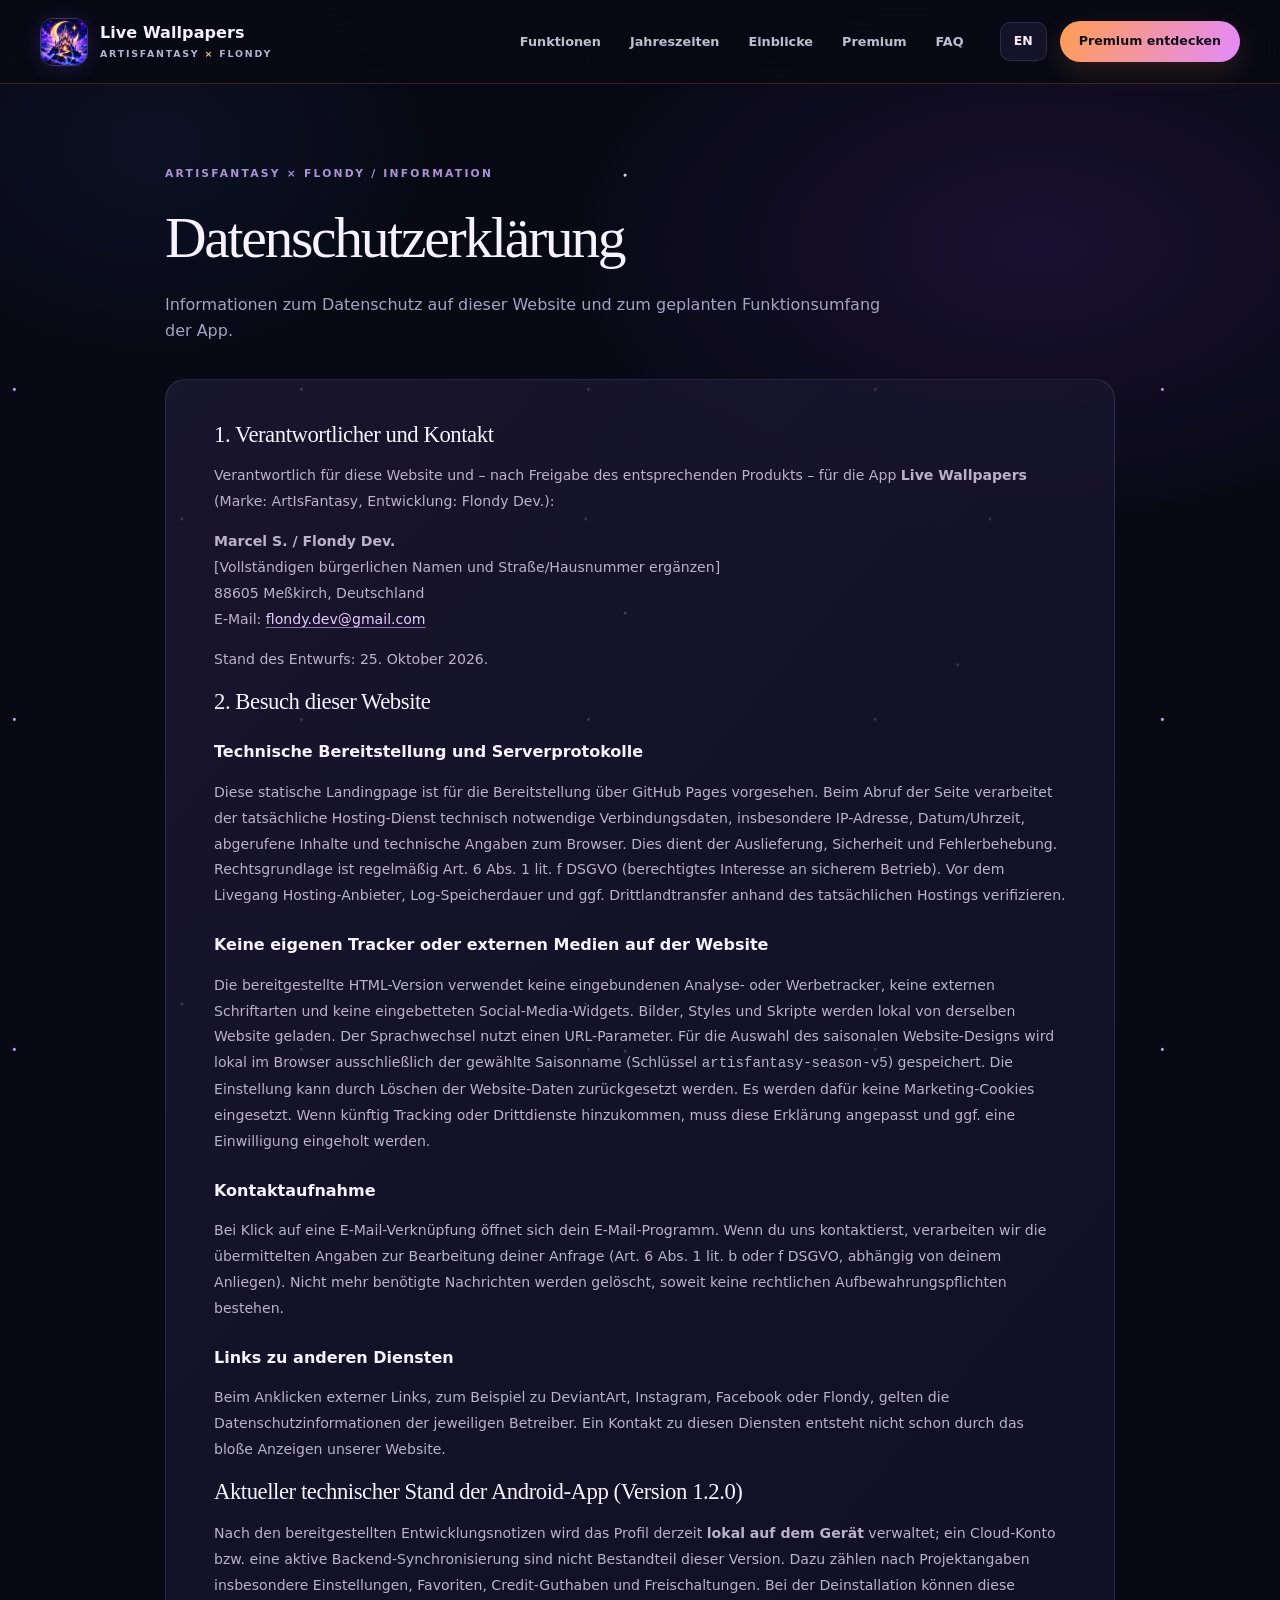
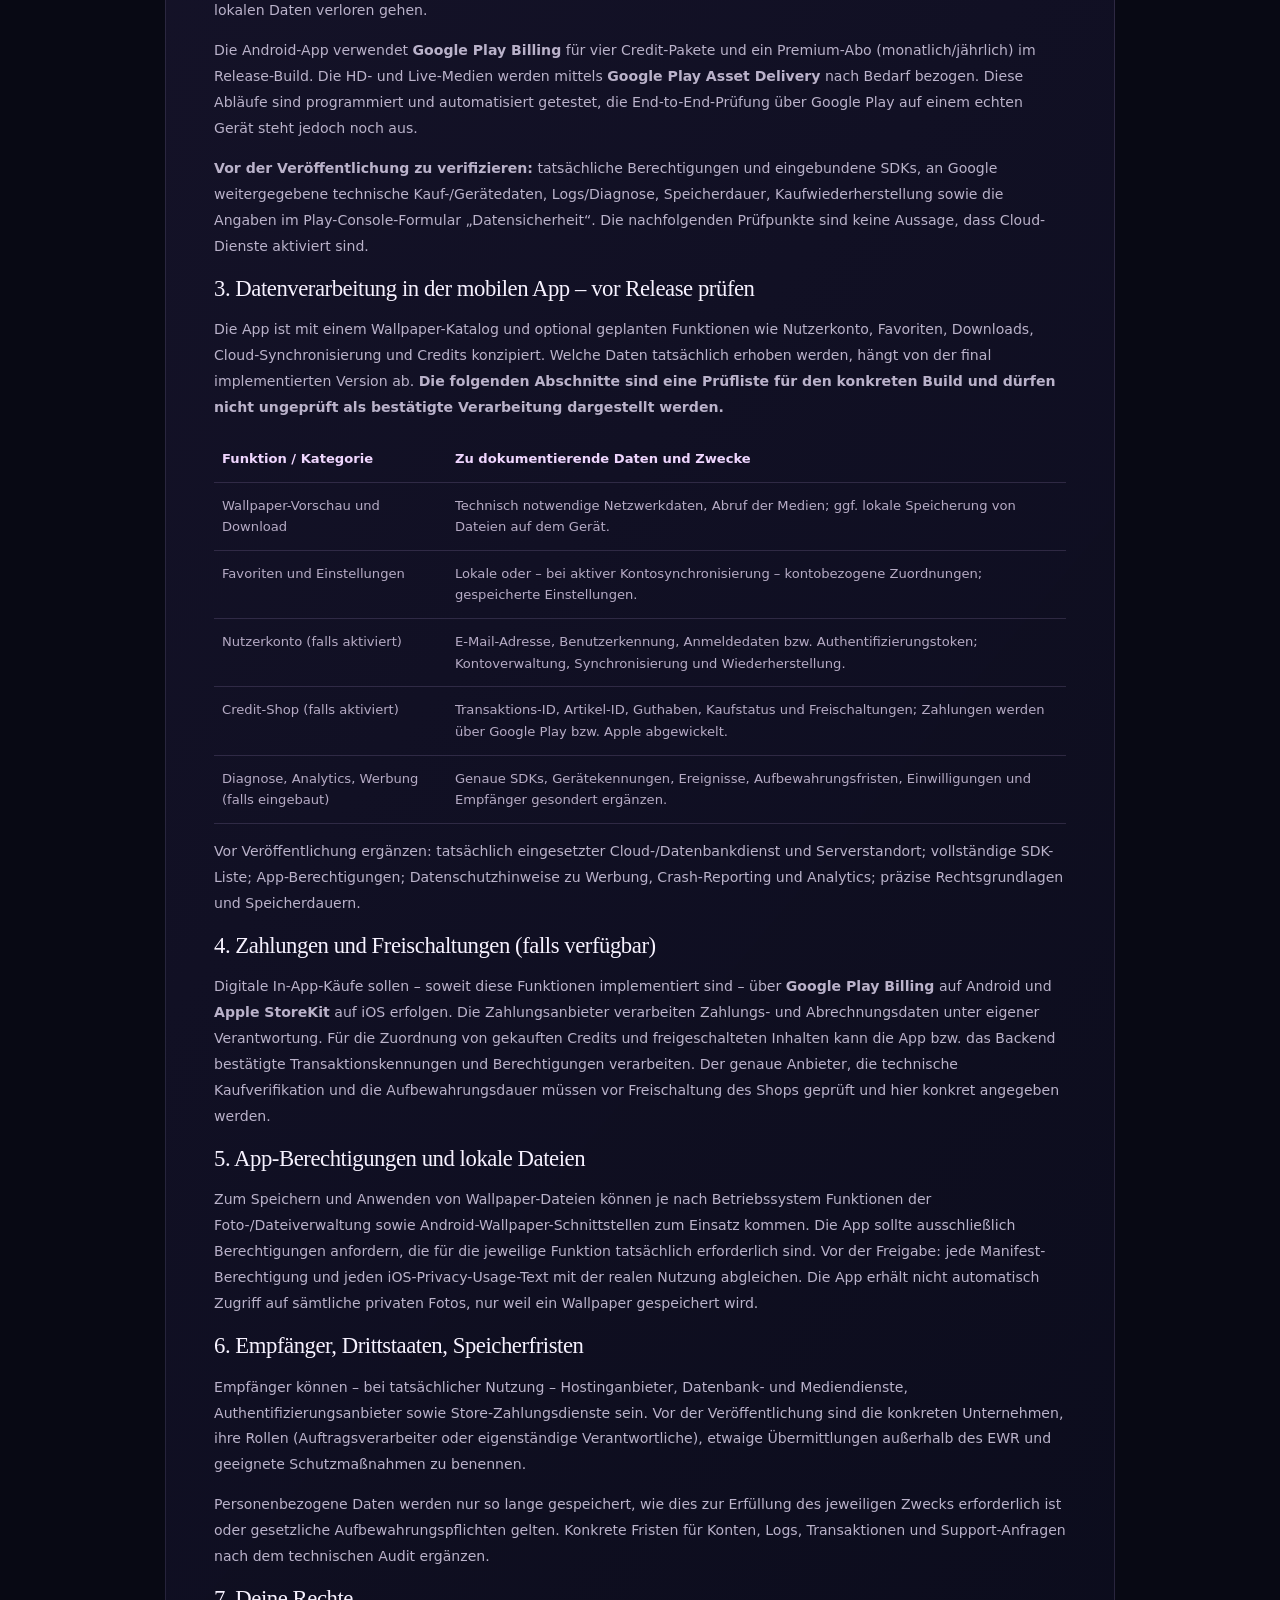
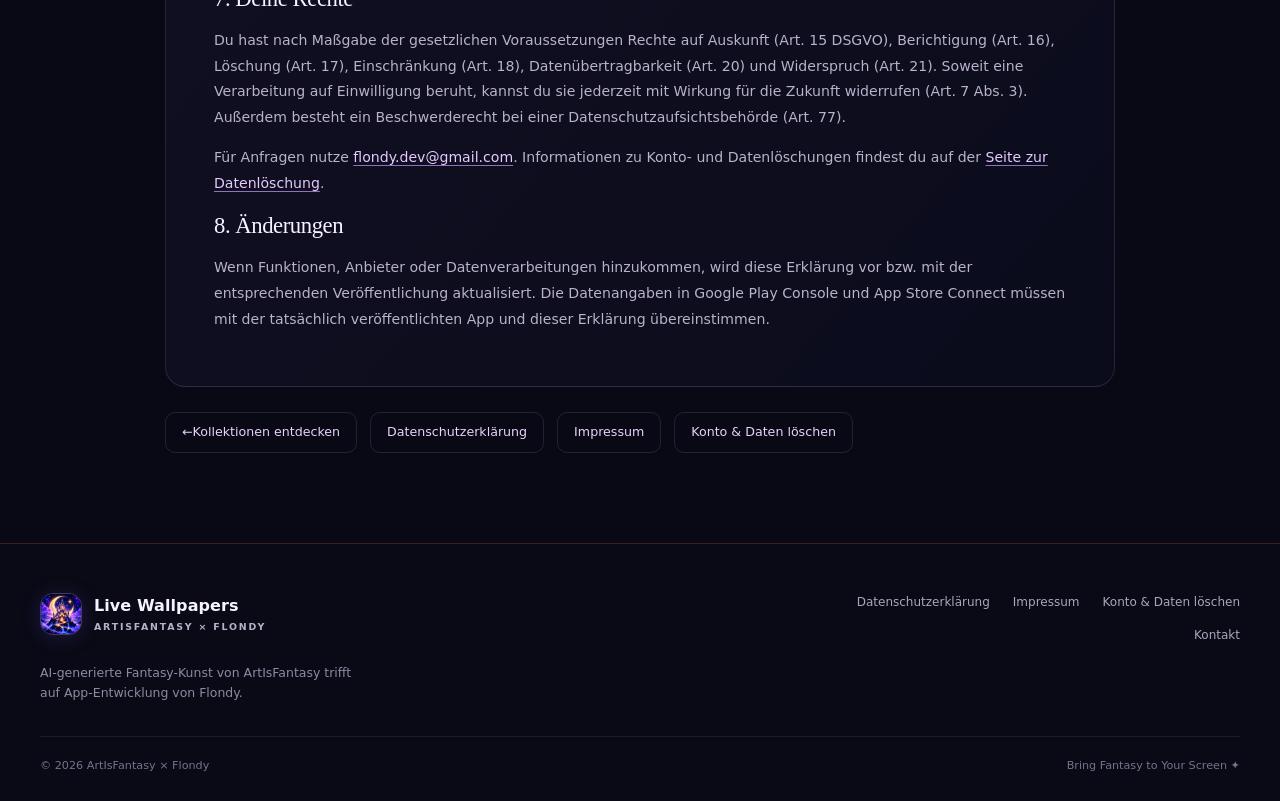
==== commit f7769e0c: "Landingpage V5: Classic-Start und sieben Designs (Archiv) Archiv-Commit: originaler Stand aus dem Pa" ====
--- a/datenschutz.html
+++ b/datenschutz.html
@@ -5,7 +5,7 @@
 <main id="main" class="container legal-content"><span class="kicker">ARTISFANTASY × FLONDY / INFORMATION</span><h1 data-i18n="legalIntroPrivacy">Datenschutzerklärung</h1><p data-i18n="legalSubPrivacy">Informationen zur Website und zum geplanten App-Konzept.</p><div class="legal-panel"><div data-lang-panel="de">
 
 <section id="controller"><h2>1. Verantwortlicher und Kontakt</h2><p>Verantwortlich für diese Website und – nach Freigabe des entsprechenden Produkts – für die App <strong>Live Wallpapers</strong> (Marke: ArtIsFantasy, Entwicklung: Flondy Dev.):</p><p><strong>Marcel S. / Flondy Dev.</strong><br/><span class="placeholder">[Vollständigen bürgerlichen Namen und Straße/Hausnummer ergänzen]</span><br/>88605 Meßkirch, Deutschland<br/>E-Mail: <a href="mailto:flondy.dev@gmail.com">flondy.dev@gmail.com</a></p><p>Stand des Entwurfs: 25. Oktober 2026.</p></section>
-<section id="website"><h2>2. Besuch dieser Website</h2><h3>Technische Bereitstellung und Serverprotokolle</h3><p>Diese statische Landingpage ist für die Bereitstellung über GitHub Pages vorgesehen. Beim Abruf der Seite verarbeitet der tatsächliche Hosting-Dienst technisch notwendige Verbindungsdaten, insbesondere IP-Adresse, Datum/Uhrzeit, abgerufene Inhalte und technische Angaben zum Browser. Dies dient der Auslieferung, Sicherheit und Fehlerbehebung. Rechtsgrundlage ist regelmäßig Art. 6 Abs. 1 lit. f DSGVO (berechtigtes Interesse an sicherem Betrieb). Vor dem Livegang Hosting-Anbieter, Log-Speicherdauer und ggf. Drittlandtransfer anhand des tatsächlichen Hostings verifizieren.</p><h3>Keine eigenen Tracker oder externen Medien auf der Website</h3><p>Die bereitgestellte HTML-Version verwendet keine eingebundenen Analyse- oder Werbetracker, keine externen Schriftarten und keine eingebetteten Social-Media-Widgets. Bilder, Styles und Skripte werden lokal von derselben Website geladen. Der Sprachwechsel nutzt einen URL-Parameter. Für die Auswahl des saisonalen Website-Designs wird lokal im Browser ausschließlich der gewählte Saisonname (Schlüssel <code>artisfantasy-season-v4</code>) gespeichert. Die Einstellung kann durch Löschen der Website-Daten zurückgesetzt werden. Es werden dafür keine Marketing-Cookies eingesetzt. Wenn künftig Tracking oder Drittdienste hinzukommen, muss diese Erklärung angepasst und ggf. eine Einwilligung eingeholt werden.</p><h3>Kontaktaufnahme</h3><p>Bei Klick auf eine E-Mail-Verknüpfung öffnet sich dein E-Mail-Programm. Wenn du uns kontaktierst, verarbeiten wir die übermittelten Angaben zur Bearbeitung deiner Anfrage (Art. 6 Abs. 1 lit. b oder f DSGVO, abhängig von deinem Anliegen). Nicht mehr benötigte Nachrichten werden gelöscht, soweit keine rechtlichen Aufbewahrungspflichten bestehen.</p><h3>Links zu anderen Diensten</h3><p>Beim Anklicken externer Links, zum Beispiel zu DeviantArt, Instagram, Facebook oder Flondy, gelten die Datenschutzinformationen der jeweiligen Betreiber. Ein Kontakt zu diesen Diensten entsteht nicht schon durch das bloße Anzeigen unserer Website.</p></section>
+<section id="website"><h2>2. Besuch dieser Website</h2><h3>Technische Bereitstellung und Serverprotokolle</h3><p>Diese statische Landingpage ist für die Bereitstellung über GitHub Pages vorgesehen. Beim Abruf der Seite verarbeitet der tatsächliche Hosting-Dienst technisch notwendige Verbindungsdaten, insbesondere IP-Adresse, Datum/Uhrzeit, abgerufene Inhalte und technische Angaben zum Browser. Dies dient der Auslieferung, Sicherheit und Fehlerbehebung. Rechtsgrundlage ist regelmäßig Art. 6 Abs. 1 lit. f DSGVO (berechtigtes Interesse an sicherem Betrieb). Vor dem Livegang Hosting-Anbieter, Log-Speicherdauer und ggf. Drittlandtransfer anhand des tatsächlichen Hostings verifizieren.</p><h3>Keine eigenen Tracker oder externen Medien auf der Website</h3><p>Die bereitgestellte HTML-Version verwendet keine eingebundenen Analyse- oder Werbetracker, keine externen Schriftarten und keine eingebetteten Social-Media-Widgets. Bilder, Styles und Skripte werden lokal von derselben Website geladen. Der Sprachwechsel nutzt einen URL-Parameter. Für die Auswahl des saisonalen Website-Designs wird lokal im Browser ausschließlich der gewählte Saisonname (Schlüssel <code>artisfantasy-season-v5</code>) gespeichert. Die Einstellung kann durch Löschen der Website-Daten zurückgesetzt werden. Es werden dafür keine Marketing-Cookies eingesetzt. Wenn künftig Tracking oder Drittdienste hinzukommen, muss diese Erklärung angepasst und ggf. eine Einwilligung eingeholt werden.</p><h3>Kontaktaufnahme</h3><p>Bei Klick auf eine E-Mail-Verknüpfung öffnet sich dein E-Mail-Programm. Wenn du uns kontaktierst, verarbeiten wir die übermittelten Angaben zur Bearbeitung deiner Anfrage (Art. 6 Abs. 1 lit. b oder f DSGVO, abhängig von deinem Anliegen). Nicht mehr benötigte Nachrichten werden gelöscht, soweit keine rechtlichen Aufbewahrungspflichten bestehen.</p><h3>Links zu anderen Diensten</h3><p>Beim Anklicken externer Links, zum Beispiel zu DeviantArt, Instagram, Facebook oder Flondy, gelten die Datenschutzinformationen der jeweiligen Betreiber. Ein Kontakt zu diesen Diensten entsteht nicht schon durch das bloße Anzeigen unserer Website.</p></section>
 <section id="implementation-2026"><h2>Aktueller technischer Stand der Android-App (Version 1.2.0)</h2><p>Nach den bereitgestellten Entwicklungsnotizen wird das Profil derzeit <strong>lokal auf dem Gerät</strong> verwaltet; ein Cloud-Konto bzw. eine aktive Backend-Synchronisierung sind nicht Bestandteil dieser Version. Dazu zählen nach Projektangaben insbesondere Einstellungen, Favoriten, Credit-Guthaben und Freischaltungen. Bei der Deinstallation können diese lokalen Daten verloren gehen.</p><p>Die Android-App verwendet <strong>Google Play Billing</strong> für vier Credit-Pakete und ein Premium-Abo (monatlich/jährlich) im Release-Build. Die HD- und Live-Medien werden mittels <strong>Google Play Asset Delivery</strong> nach Bedarf bezogen. Diese Abläufe sind programmiert und automatisiert getestet, die End-to-End-Prüfung über Google Play auf einem echten Gerät steht jedoch noch aus.</p><p><strong>Vor der Veröffentlichung zu verifizieren:</strong> tatsächliche Berechtigungen und eingebundene SDKs, an Google weitergegebene technische Kauf-/Gerätedaten, Logs/Diagnose, Speicherdauer, Kaufwiederherstellung sowie die Angaben im Play-Console-Formular „Datensicherheit“. Die nachfolgenden Prüfpunkte sind keine Aussage, dass Cloud-Dienste aktiviert sind.</p></section>
 <section id="app"><h2>3. Datenverarbeitung in der mobilen App – vor Release prüfen</h2><p>Die App ist mit einem Wallpaper-Katalog und optional geplanten Funktionen wie Nutzerkonto, Favoriten, Downloads, Cloud-Synchronisierung und Credits konzipiert. Welche Daten tatsächlich erhoben werden, hängt von der final implementierten Version ab. <strong>Die folgenden Abschnitte sind eine Prüfliste für den konkreten Build und dürfen nicht ungeprüft als bestätigte Verarbeitung dargestellt werden.</strong></p><table class="privacy-table"><thead><tr><th>Funktion / Kategorie</th><th>Zu dokumentierende Daten und Zwecke</th></tr></thead><tbody><tr><td>Wallpaper-Vorschau und Download</td><td>Technisch notwendige Netzwerkdaten, Abruf der Medien; ggf. lokale Speicherung von Dateien auf dem Gerät.</td></tr><tr><td>Favoriten und Einstellungen</td><td>Lokale oder – bei aktiver Kontosynchronisierung – kontobezogene Zuordnungen; gespeicherte Einstellungen.</td></tr><tr><td>Nutzerkonto (falls aktiviert)</td><td>E-Mail-Adresse, Benutzerkennung, Anmeldedaten bzw. Authentifizierungstoken; Kontoverwaltung, Synchronisierung und Wiederherstellung.</td></tr><tr><td>Credit-Shop (falls aktiviert)</td><td>Transaktions-ID, Artikel-ID, Guthaben, Kaufstatus und Freischaltungen; Zahlungen werden über Google Play bzw. Apple abgewickelt.</td></tr><tr><td>Diagnose, Analytics, Werbung (falls eingebaut)</td><td>Genaue SDKs, Gerätekennungen, Ereignisse, Aufbewahrungsfristen, Einwilligungen und Empfänger gesondert ergänzen.</td></tr></tbody></table><p><span class="placeholder">Vor Veröffentlichung ergänzen:</span> tatsächlich eingesetzter Cloud-/Datenbankdienst und Serverstandort; vollständige SDK-Liste; App-Berechtigungen; Datenschutzhinweise zu Werbung, Crash-Reporting und Analytics; präzise Rechtsgrundlagen und Speicherdauern.</p></section>
 <section id="payments"><h2>4. Zahlungen und Freischaltungen (falls verfügbar)</h2><p>Digitale In-App-Käufe sollen – soweit diese Funktionen implementiert sind – über <strong>Google Play Billing</strong> auf Android und <strong>Apple StoreKit</strong> auf iOS erfolgen. Die Zahlungsanbieter verarbeiten Zahlungs- und Abrechnungsdaten unter eigener Verantwortung. Für die Zuordnung von gekauften Credits und freigeschalteten Inhalten kann die App bzw. das Backend bestätigte Transaktionskennungen und Berechtigungen verarbeiten. Der genaue Anbieter, die technische Kaufverifikation und die Aufbewahrungsdauer müssen vor Freischaltung des Shops geprüft und hier konkret angegeben werden.</p></section>
@@ -18,7 +18,7 @@
 
 <div class="legal-callout"><strong>⚠️ Complete before publishing</strong><div>This is a draft based on planned features. The actual SDKs, hosting and payment providers, permissions, retention periods, and full legal address must be checked against the final app build. Do not use it as the official app privacy policy until verified.</div></div>
 <section id="controller-en"><h2>1. Data controller and contact</h2><p>Responsible for this website and, subject to release, the <strong>Live Wallpapers</strong> app (ArtIsFantasy brand, developed by Flondy Dev.):</p><p><strong>Marcel S. / Flondy Dev.</strong><br/><span class="placeholder">[Add full legal name and street address]</span><br/>88605 Meßkirch, Germany<br/>Email: <a href="mailto:flondy.dev@gmail.com">flondy.dev@gmail.com</a></p><p>Draft dated October 27, 2026.</p></section>
-<section id="website-en"><h2>2. Visiting this website</h2><h3>Hosting and server logs</h3><p>This static website is designed for GitHub Pages hosting. When accessing the website, the actual hosting provider processes technically necessary connection data, such as IP address, date/time, requested resources, and browser information, to deliver and secure the service. The usual legal basis is Art. 6(1)(f) GDPR (legitimate interest in a secure website). Confirm the actual host, log retention, and any international transfers before launch.</p><h3>No embedded analytics or marketing trackers</h3><p>This provided version does not embed analytics, ad trackers, third-party fonts, or social widgets. Images and scripts are hosted with the website. Language switching uses a URL parameter. Your selected seasonal website design is stored locally in your browser under <code>artisfantasy-season-v4</code> (season name only). You can remove it by clearing this site’s local data. No marketing cookies are used for this feature. Any future integration of trackers requires a policy update and, where necessary, consent.</p><h3>Emails and external links</h3><p>Email links open your mail program. If you write to us, the personal information you provide is used to handle your request under Art. 6(1)(b) or (f) GDPR as applicable. We delete messages when no longer required, subject to legal retention duties. Following external links to DeviantArt, Instagram, Facebook, or other sites makes those services' privacy terms applicable.</p></section>
+<section id="website-en"><h2>2. Visiting this website</h2><h3>Hosting and server logs</h3><p>This static website is designed for GitHub Pages hosting. When accessing the website, the actual hosting provider processes technically necessary connection data, such as IP address, date/time, requested resources, and browser information, to deliver and secure the service. The usual legal basis is Art. 6(1)(f) GDPR (legitimate interest in a secure website). Confirm the actual host, log retention, and any international transfers before launch.</p><h3>No embedded analytics or marketing trackers</h3><p>This provided version does not embed analytics, ad trackers, third-party fonts, or social widgets. Images and scripts are hosted with the website. Language switching uses a URL parameter. Your selected seasonal website design is stored locally in your browser under <code>artisfantasy-season-v5</code> (season name only). You can remove it by clearing this site’s local data. No marketing cookies are used for this feature. Any future integration of trackers requires a policy update and, where necessary, consent.</p><h3>Emails and external links</h3><p>Email links open your mail program. If you write to us, the personal information you provide is used to handle your request under Art. 6(1)(b) or (f) GDPR as applicable. We delete messages when no longer required, subject to legal retention duties. Following external links to DeviantArt, Instagram, Facebook, or other sites makes those services' privacy terms applicable.</p></section>
 <section id="implementation-2026-en"><h2>Current Android implementation (version 1.2.0)</h2><p>According to the supplied development notes, the profile is currently <strong>stored locally on the device</strong>. Cloud accounts and active backend sync are not part of this version. Local information includes settings, favorites, Credit balances and unlocks. Uninstalling the app may result in loss of these local data.</p><p>The Android release build integrates <strong>Google Play Billing</strong> for four Credit packs and a Premium subscription (monthly/annual). HD images and live videos are delivered on demand using <strong>Google Play Asset Delivery</strong>. These functions have been built and automated tests pass, but end-to-end checks through Google Play on a physical device are still pending.</p><p><strong>Verify before publishing:</strong> actual permissions and SDKs, technical purchase/device data shared with Google, logs and diagnostics, retention periods, purchase restoration, and the Google Play Data safety form. The following checklist does not mean cloud services are enabled.</p></section>
 <section id="app-en"><h2>3. Mobile app data – verification required before release</h2><p>The app is designed for wallpapers and may include accounts, favorites, downloads, cloud synchronization, and credits. The exact collection and handling of personal data depends on the final implementation. <strong>The following is a build-audit checklist, not a representation that each feature is already active.</strong></p><table class="privacy-table"><thead><tr><th>Feature</th><th>Potential data and purpose to verify</th></tr></thead><tbody><tr><td>Wallpaper browsing/downloads</td><td>Necessary network requests and locally saved wallpaper files.</td></tr><tr><td>Favorites/settings</td><td>Local settings or account-linked favorites if cloud sync is enabled.</td></tr><tr><td>Account (if enabled)</td><td>Email, user ID, authentication credentials or tokens, to manage and restore accounts.</td></tr><tr><td>Credit purchases (if enabled)</td><td>Transaction ID, product ID, credit balance and entitlements; payments via Google or Apple.</td></tr><tr><td>Analytics, crashes, ads (if included)</td><td>Identify all SDKs, device identifiers, recipients, legal basis, consent, and retention.</td></tr></tbody></table><p><span class="placeholder">Before publication:</span> insert actual hosting/backend services and processing locations, precise SDK list, app permissions, legal bases, purposes, and retention periods.</p></section>
 <section id="payments-en"><h2>4. Purchases and unlocks (if available)</h2><p>Digital in-app payments are intended to use <strong>Google Play Billing</strong> on Android and <strong>Apple StoreKit</strong> on iOS. Payment platforms handle payment details under their own terms. The app/backend may use verified transaction identifiers and entitlements to maintain purchases and credit balances. Document the final setup and retention periods before releasing the store.</p></section>
--- a/assets/styles.css
+++ b/assets/styles.css
@@ -197,3 +197,67 @@
  .experience-icon{max-width:150px}.experience-icon.active{max-width:328px}
  .experience-current{min-height:114px}
 }
+
+
+/* V4.2 update: classic start branding + larger screenshot gallery */
+.classic-start-badge{display:inline-flex;align-items:center;gap:12px;padding:10px 14px;margin-bottom:18px;border:1px solid rgba(246,205,121,.26);border-radius:18px;background:rgba(17,10,28,.46);box-shadow:0 10px 34px rgba(0,0,0,.18)}
+.classic-start-badge img{width:44px;height:44px;border-radius:12px;object-fit:cover;box-shadow:0 6px 20px rgba(110,76,226,.28)}
+.classic-start-badge span{display:flex;flex-direction:column;line-height:1.22;text-align:left}
+.classic-start-badge strong{font-size:.82rem;color:#fff5da;letter-spacing:.02em}
+.classic-start-badge small{font-size:.68rem;color:#d7c5f3;margin-top:4px}
+.screenshots-scroll{gap:18px}
+.screen-item{flex:0 0 184px;min-width:184px;max-width:184px}
+.screen-image{aspect-ratio:1080/1920;background:linear-gradient(180deg,rgba(255,255,255,.04),rgba(255,255,255,.02));padding:0;border-radius:18px}
+.screen-image img{border-radius:18px;object-fit:cover;object-position:center top}
+@media(max-width:820px){.screen-item{flex:0 0 168px;min-width:168px;max-width:168px}}
+@media(max-width:550px){.classic-start-badge{gap:10px;padding:9px 12px;margin-bottom:14px}.classic-start-badge strong{font-size:.75rem}.classic-start-badge small{font-size:.61rem}.screen-item{flex:0 0 150px;min-width:150px;max-width:150px}}
+
+
+/* =====================================================================
+   V5 — Cinematic Classic-first seasonal experience
+   Real HTML interface, not screenshot-background or baked-in controls.
+   ===================================================================== */
+body[data-active-season="classic"]{--bg:#080b24;--bg-2:#10143a;--purple:#bca3ff;--lilac:#e1c8ff;--gold:#ffd994;--blue:#82deff;--season-a:#d695ff;--season-b:#80d9ff;--season-rgb:164,116,255;--theme-chrome:#0a1031}
+.visually-hidden{position:absolute!important;width:1px;height:1px;padding:0;margin:-1px;overflow:hidden;clip:rect(0,0,0,0);white-space:nowrap;border:0}
+.season-experience{min-height:0;padding:15px 0 46px;background:linear-gradient(180deg,var(--bg),var(--bg-2) 58%,var(--bg));transition:background .65s ease}
+.experience-background{inset:0;opacity:0;background-position:center center;background-size:cover;transform:none;filter:saturate(1.13)}
+.experience-background.visible{opacity:.92}
+.experience-noise{background:linear-gradient(to bottom,rgba(8,7,30,.18),rgba(10,9,38,.05) 40%,rgba(8,8,34,.25) 65%,rgba(6,7,27,.77) 95%,var(--bg) 100%),radial-gradient(ellipse 47% 67% at 50% 38%,rgba(6,9,35,.46),transparent 80%)}
+.experience-orbit{position:absolute;top:26%;left:50%;width:min(1150px,97vw);height:min(465px,45vw);transform:translate(-50%,-7%);border:1px solid rgba(var(--season-rgb),.46);border-bottom-color:transparent;border-radius:50%;filter:drop-shadow(0 0 8px rgba(var(--season-rgb),.55));z-index:-1;pointer-events:none;opacity:.7}
+.experience-content{position:relative;z-index:2;max-width:1440px}
+.v5-icon-stage{height:auto;position:relative;display:grid;place-items:center;width:100%;margin:0 auto 18px;padding:0;isolation:isolate}
+.v5-icon-aura{width:min(680px,72vw);aspect-ratio:1;position:absolute;border-radius:50%;z-index:-1;filter:blur(23px);background:radial-gradient(circle,rgba(var(--season-rgb),.38),rgba(var(--season-rgb),.14) 48%,transparent 70%);animation:auroraBreathe 9s ease-in-out infinite alternate;pointer-events:none}
+@keyframes auroraBreathe{from{opacity:.74;transform:scale(.94)}to{opacity:1;transform:scale(1.07)}}
+.v5-icon-shell{width:clamp(250px,33.5vw,465px);aspect-ratio:1;position:relative;padding:5px;overflow:hidden;border-radius:25%;border:2px solid var(--season-a);background:linear-gradient(130deg,#fff0fb,var(--season-a),var(--season-b));box-shadow:0 0 0 2px rgba(250,220,255,.12),0 0 17px rgba(var(--season-rgb),.65),0 0 57px rgba(var(--season-rgb),.5),0 34px 70px rgba(0,0,0,.32);transform:translateZ(0);transition:box-shadow .55s,border-color .55s,background .55s}
+.v5-icon-shell>img{height:100%;width:100%;object-fit:cover;object-position:center;border-radius:24%;display:block;transition:opacity .3s,filter .5s}
+.v5-icon-shell.is-changing>img{opacity:.36;filter:blur(7px) saturate(1.2)}
+.v5-icon-sheen{position:absolute;inset:0;border-radius:25%;pointer-events:none;box-shadow:inset 0 0 27px rgba(255,255,255,.14),inset 0 -24px 34px rgba(10,5,40,.18)}
+.v5-icon-ground-glow{position:absolute;width:min(520px,65vw);height:37px;left:50%;bottom:-17px;transform:translateX(-50%);border-radius:50%;background:radial-gradient(ellipse,rgba(var(--season-rgb),.65),transparent 70%);filter:blur(14px);z-index:-1}
+.experience-heading{max-width:1200px;margin:22px auto 0}
+.experience-kicker{font-size:.74rem;letter-spacing:.23em;color:#dcd4fa;gap:13px}
+.experience-heading h1{font:850 clamp(2rem,3.55vw,3.5rem)/1.17 Inter,'Segoe UI',system-ui,sans-serif;letter-spacing:-.045em;white-space:normal;margin:13px 0 13px;text-shadow:0 5px 20px rgba(0,0,0,.29)}
+.experience-heading h1 em{font-style:normal;background:linear-gradient(94deg,#efdeff,var(--season-b),#f0a9f3);background-clip:text;-webkit-background-clip:text;-webkit-text-fill-color:transparent}
+.experience-heading p{font-size:clamp(.85rem,1.18vw,1.05rem);max-width:830px;line-height:1.6;color:#d9d5f0}
+.experience-switch{display:flex;align-items:center;justify-content:center;max-width:1200px;width:100%;margin:32px auto 17px;background:transparent;border:0;box-shadow:none;backdrop-filter:none;padding:0;gap:11px;border-radius:0}
+.experience-switch button{flex:1 1 auto;min-width:max-content;padding:12px 19px;color:#f5eefc;border:1px solid rgba(222,201,255,.33);border-radius:19px;background:rgba(16,13,48,.64);font-size:.9rem;font-weight:750;box-shadow:inset 0 1px rgba(255,255,255,.045),0 6px 15px rgba(2,2,25,.19);transition:background .22s,border-color .22s,color .22s,box-shadow .25s,transform .25s;cursor:pointer}
+.experience-switch button:hover{transform:translateY(-3px);border-color:var(--season-a);background:rgba(var(--season-rgb),.16)}
+.experience-switch button[aria-selected="true"]{border-color:var(--season-a);background:linear-gradient(130deg,rgba(var(--season-rgb),.37),rgba(42,26,111,.55));color:#fff;box-shadow:0 0 0 1px rgba(255,221,255,.25),0 0 24px rgba(var(--season-rgb),.65),inset 0 0 16px rgba(var(--season-rgb),.16)}
+.experience-tip{max-width:440px;color:#e0d8f7;margin:24px auto 0;letter-spacing:.01em;font-size:.84rem;position:relative}
+.experience-tip:before,.experience-tip:after{content:'';display:block;position:absolute;width:30%;height:1px;top:50%;background:linear-gradient(90deg,transparent,rgba(211,200,245,.38))}
+.experience-tip:before{right:calc(100% + 20px)}.experience-tip:after{left:calc(100% + 20px);transform:rotate(180deg)}
+.hero-ribbon{margin-top:44px}
+/* Keep the 7 supplied DE/EN 1080 x 1920 previews intact: no cropping, no stretching. */
+.screenshots-scroll{scroll-snap-type:x mandatory}
+.screen-item{flex:0 0 185px;min-width:185px;max-width:185px;scroll-snap-align:start}
+.screen-image{height:auto;width:100%;aspect-ratio:9/16;padding:0;overflow:hidden;border-radius:16px}
+.screen-image img{display:block;object-fit:contain;object-position:center;height:auto;width:100%;aspect-ratio:9/16;border-radius:16px}
+@media(min-width:1600px){.experience-heading h1{font-size:3.75rem}.v5-icon-shell{width:490px}}
+@media(max-width:1050px){.experience-switch{overflow-x:auto;justify-content:flex-start;scrollbar-width:thin;padding:8px 3px 12px}.experience-switch button{flex:0 0 auto;padding:11px 16px}.experience-tip{font-size:.79rem}.experience-heading h1{font-size:clamp(2rem,4.5vw,3rem)}}
+@media(max-width:820px){.season-experience{padding-top:24px;padding-bottom:38px}.v5-icon-shell{width:min(57vw,390px)}.experience-heading{margin-top:20px}.experience-switch{margin-top:23px}.experience-orbit{top:21%}.screen-item{flex:0 0 167px;min-width:167px;max-width:167px}}
+@media(max-width:550px){.season-experience{padding-top:25px;padding-bottom:26px}.v5-icon-shell{width:min(70vw,310px);padding:4px}.v5-icon-stage{margin-bottom:22px}.experience-heading h1{font-size:clamp(1.95rem,8vw,2.8rem);line-height:1.15;margin:12px 0}.experience-kicker{font-size:.59rem}.experience-heading p{font-size:.8rem;padding:0 4px}.experience-switch{margin-top:22px;gap:8px;overflow-x:auto;max-width:100%;padding:5px 4px 10px}.experience-switch button{font-size:.76rem;padding:10px 13px;border-radius:14px}.experience-tip{margin:14px auto 0;font-size:.71rem}.experience-tip:before,.experience-tip:after{display:none}.screen-item{flex:0 0 152px;min-width:152px;max-width:152px}}
+@media(prefers-reduced-motion:reduce){.v5-icon-aura{animation:none!important}.v5-icon-shell>img{transition:none!important}}
+
+/* Native crossfade between real icon files; gracefully disabled for reduced motion */
+.v5-icon-shell .icon-crossfade-old{position:absolute;inset:5px;width:calc(100% - 10px);height:calc(100% - 10px);border-radius:24%;object-fit:cover;pointer-events:none;z-index:4;opacity:1;transition:opacity .48s ease,filter .48s ease}
+.v5-icon-shell .icon-crossfade-old.fade-away{opacity:0;filter:blur(6px)}
+@media(prefers-reduced-motion:reduce){.v5-icon-shell .icon-crossfade-old{transition:none;display:none}}
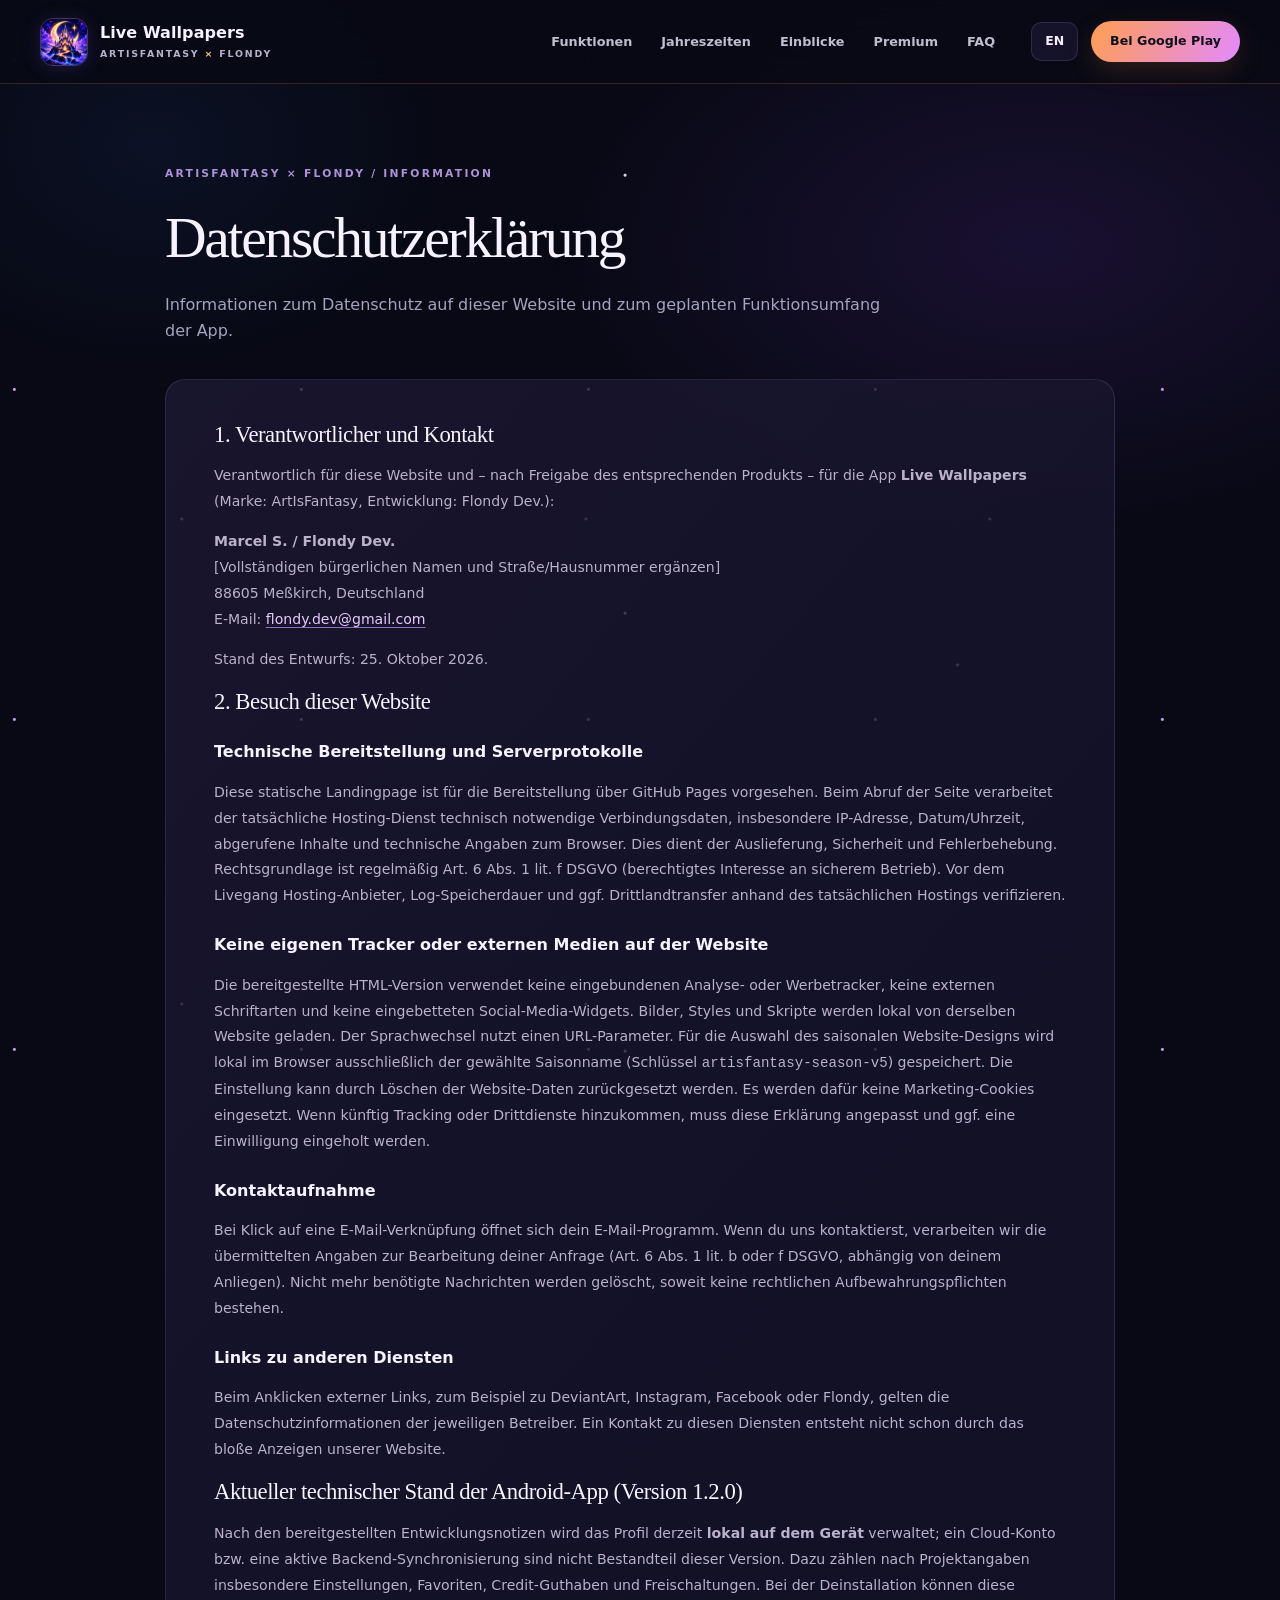
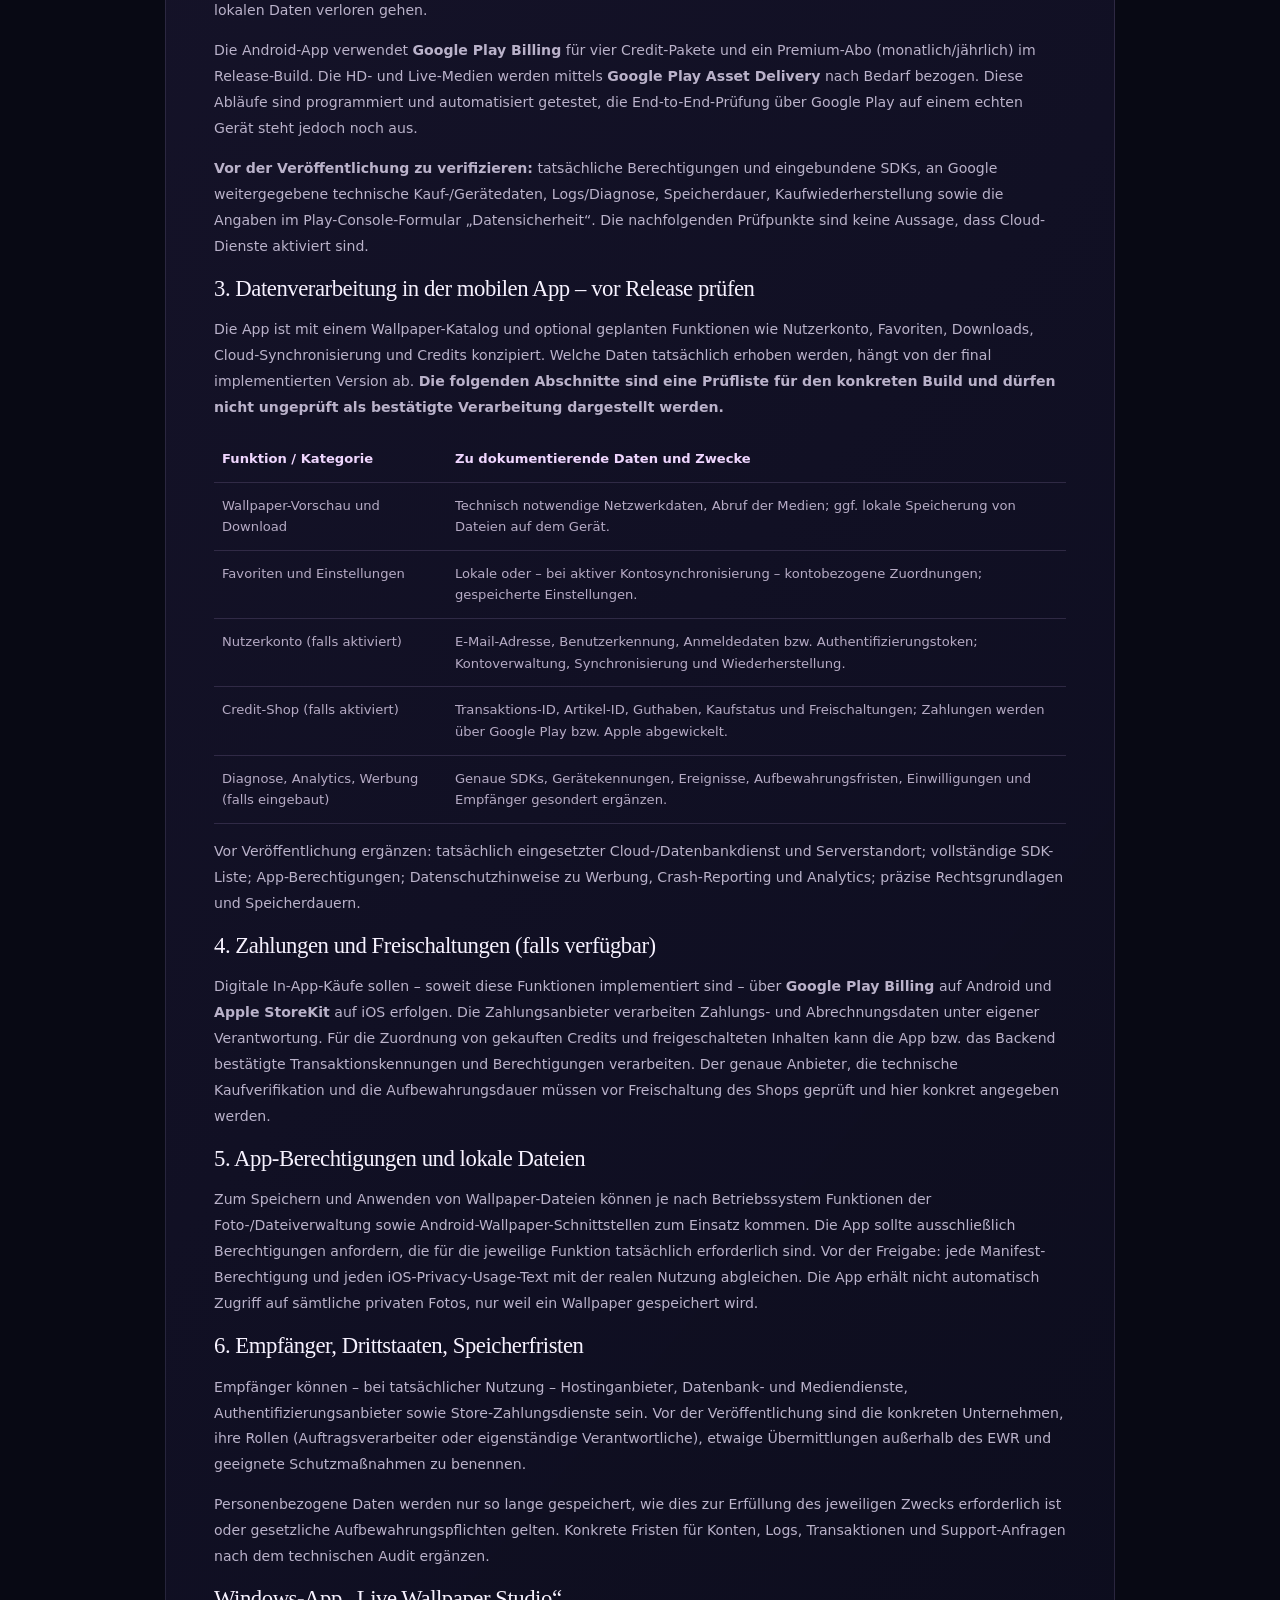
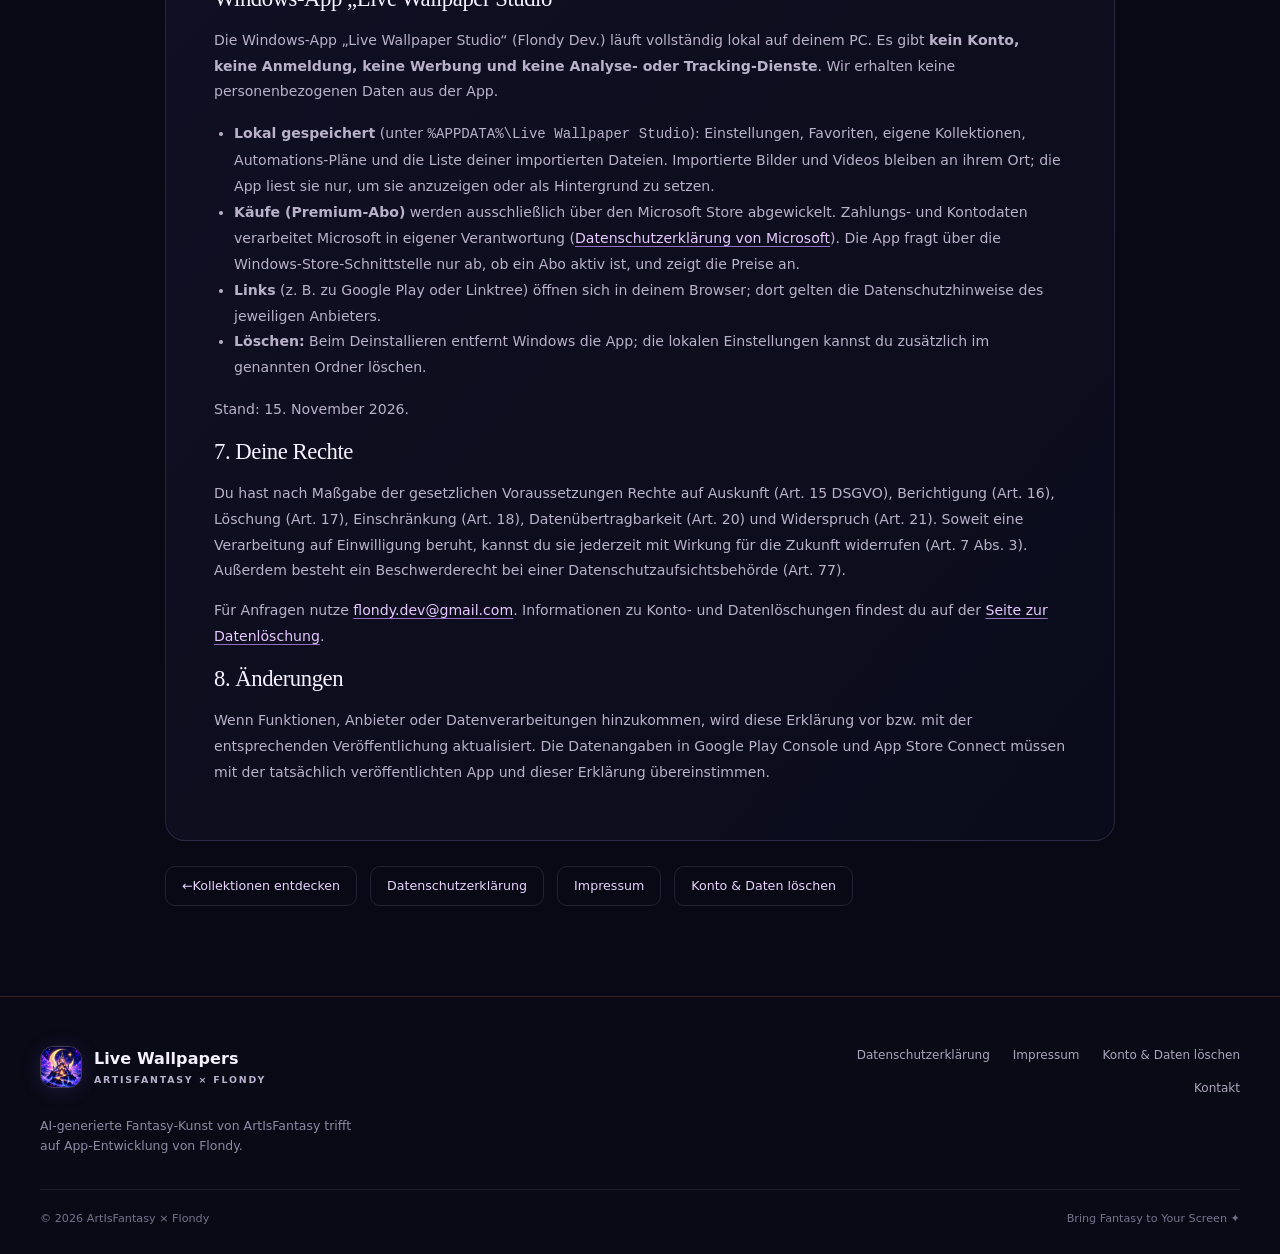
==== commit 5a8ead4f: "Datenschutz: Abschnitt für die Windows-App Live Wallpaper Studio (DE/EN) Co-Authored-By: Claude Opus" ====
--- a/datenschutz.html
+++ b/datenschutz.html
@@ -11,7 +11,7 @@
 <section id="payments"><h2>4. Zahlungen und Freischaltungen (falls verfügbar)</h2><p>Digitale In-App-Käufe sollen – soweit diese Funktionen implementiert sind – über <strong>Google Play Billing</strong> auf Android und <strong>Apple StoreKit</strong> auf iOS erfolgen. Die Zahlungsanbieter verarbeiten Zahlungs- und Abrechnungsdaten unter eigener Verantwortung. Für die Zuordnung von gekauften Credits und freigeschalteten Inhalten kann die App bzw. das Backend bestätigte Transaktionskennungen und Berechtigungen verarbeiten. Der genaue Anbieter, die technische Kaufverifikation und die Aufbewahrungsdauer müssen vor Freischaltung des Shops geprüft und hier konkret angegeben werden.</p></section>
 <section id="permissions"><h2>5. App-Berechtigungen und lokale Dateien</h2><p>Zum Speichern und Anwenden von Wallpaper-Dateien können je nach Betriebssystem Funktionen der Foto-/Dateiverwaltung sowie Android-Wallpaper-Schnittstellen zum Einsatz kommen. Die App sollte ausschließlich Berechtigungen anfordern, die für die jeweilige Funktion tatsächlich erforderlich sind. Vor der Freigabe: jede Manifest-Berechtigung und jeden iOS-Privacy-Usage-Text mit der realen Nutzung abgleichen. Die App erhält nicht automatisch Zugriff auf sämtliche privaten Fotos, nur weil ein Wallpaper gespeichert wird.</p></section>
 <section id="recipients"><h2>6. Empfänger, Drittstaaten, Speicherfristen</h2><p>Empfänger können – bei tatsächlicher Nutzung – Hostinganbieter, Datenbank- und Mediendienste, Authentifizierungsanbieter sowie Store-Zahlungsdienste sein. Vor der Veröffentlichung sind die konkreten Unternehmen, ihre Rollen (Auftragsverarbeiter oder eigenständige Verantwortliche), etwaige Übermittlungen außerhalb des EWR und geeignete Schutzmaßnahmen zu benennen.</p><p>Personenbezogene Daten werden nur so lange gespeichert, wie dies zur Erfüllung des jeweiligen Zwecks erforderlich ist oder gesetzliche Aufbewahrungspflichten gelten. <span class="placeholder">Konkrete Fristen für Konten, Logs, Transaktionen und Support-Anfragen nach dem technischen Audit ergänzen.</span></p></section>
-<section id="rights"><h2>7. Deine Rechte</h2><p>Du hast nach Maßgabe der gesetzlichen Voraussetzungen Rechte auf Auskunft (Art. 15 DSGVO), Berichtigung (Art. 16), Löschung (Art. 17), Einschränkung (Art. 18), Datenübertragbarkeit (Art. 20) und Widerspruch (Art. 21). Soweit eine Verarbeitung auf Einwilligung beruht, kannst du sie jederzeit mit Wirkung für die Zukunft widerrufen (Art. 7 Abs. 3). Außerdem besteht ein Beschwerderecht bei einer Datenschutzaufsichtsbehörde (Art. 77).</p><p>Für Anfragen nutze <a href="mailto:flondy.dev@gmail.com">flondy.dev@gmail.com</a>. Informationen zu Konto- und Datenlöschungen findest du auf der <a href="konto-loeschen.html">Seite zur Datenlöschung</a>.</p></section>
+<section id="windows"><h2>Windows-App „Live Wallpaper Studio“</h2><p>Die Windows-App „Live Wallpaper Studio“ (Flondy Dev.) läuft vollständig lokal auf deinem PC. Es gibt <strong>kein Konto, keine Anmeldung, keine Werbung und keine Analyse- oder Tracking-Dienste</strong>. Wir erhalten keine personenbezogenen Daten aus der App.</p><ul><li><strong>Lokal gespeichert</strong> (unter <code>%APPDATA%\Live Wallpaper Studio</code>): Einstellungen, Favoriten, eigene Kollektionen, Automations-Pläne und die Liste deiner importierten Dateien. Importierte Bilder und Videos bleiben an ihrem Ort; die App liest sie nur, um sie anzuzeigen oder als Hintergrund zu setzen.</li><li><strong>Käufe (Premium-Abo)</strong> werden ausschließlich über den Microsoft Store abgewickelt. Zahlungs- und Kontodaten verarbeitet Microsoft in eigener Verantwortung (<a href="https://privacy.microsoft.com/de-de/privacystatement" rel="noopener">Datenschutzerklärung von Microsoft</a>). Die App fragt über die Windows-Store-Schnittstelle nur ab, ob ein Abo aktiv ist, und zeigt die Preise an.</li><li><strong>Links</strong> (z. B. zu Google Play oder Linktree) öffnen sich in deinem Browser; dort gelten die Datenschutzhinweise des jeweiligen Anbieters.</li><li><strong>Löschen:</strong> Beim Deinstallieren entfernt Windows die App; die lokalen Einstellungen kannst du zusätzlich im genannten Ordner löschen.</li></ul><p>Stand: 15. November 2026.</p></section><section id="rights"><h2>7. Deine Rechte</h2><p>Du hast nach Maßgabe der gesetzlichen Voraussetzungen Rechte auf Auskunft (Art. 15 DSGVO), Berichtigung (Art. 16), Löschung (Art. 17), Einschränkung (Art. 18), Datenübertragbarkeit (Art. 20) und Widerspruch (Art. 21). Soweit eine Verarbeitung auf Einwilligung beruht, kannst du sie jederzeit mit Wirkung für die Zukunft widerrufen (Art. 7 Abs. 3). Außerdem besteht ein Beschwerderecht bei einer Datenschutzaufsichtsbehörde (Art. 77).</p><p>Für Anfragen nutze <a href="mailto:flondy.dev@gmail.com">flondy.dev@gmail.com</a>. Informationen zu Konto- und Datenlöschungen findest du auf der <a href="konto-loeschen.html">Seite zur Datenlöschung</a>.</p></section>
 <section id="changes"><h2>8. Änderungen</h2><p>Wenn Funktionen, Anbieter oder Datenverarbeitungen hinzukommen, wird diese Erklärung vor bzw. mit der entsprechenden Veröffentlichung aktualisiert. Die Datenangaben in Google Play Console und App Store Connect müssen mit der tatsächlich veröffentlichten App und dieser Erklärung übereinstimmen.</p></section>
 
 </div><div data-lang-panel="en" hidden>
@@ -24,7 +24,7 @@
 <section id="payments-en"><h2>4. Purchases and unlocks (if available)</h2><p>Digital in-app payments are intended to use <strong>Google Play Billing</strong> on Android and <strong>Apple StoreKit</strong> on iOS. Payment platforms handle payment details under their own terms. The app/backend may use verified transaction identifiers and entitlements to maintain purchases and credit balances. Document the final setup and retention periods before releasing the store.</p></section>
 <section id="permissions-en"><h2>5. Permissions and local files</h2><p>Saving and applying wallpapers may use system media/file capabilities and Android wallpaper APIs. Only permissions genuinely necessary for a user-requested feature should be requested. Audit Android manifest permissions and iOS usage descriptions before release. Saving a wallpaper does not inherently require unrestricted access to all private photos.</p></section>
 <section id="recipients-en"><h2>6. Recipients, transfers, retention</h2><p>Actual recipients may include hosting, storage, authentication, database, and store payment providers. Before publication identify each company, its role, international transfers and safeguards. Personal data is retained only as required for a specific purpose or legal obligation. <span class="placeholder">Specify real retention periods after the implementation audit.</span></p></section>
-<section id="rights-en"><h2>7. Your rights</h2><p>Where applicable, you have GDPR rights of access (Art. 15), rectification (Art. 16), erasure (Art. 17), restriction (Art. 18), portability (Art. 20), objection (Art. 21), withdrawal of consent (Art. 7(3)), and the right to lodge a complaint with a data protection authority (Art. 77).</p><p>Contact <a href="mailto:flondy.dev@gmail.com">flondy.dev@gmail.com</a>. For account and data requests, see <a href="konto-loeschen.html?lang=en">Delete account and data</a>.</p></section>
+<section id="windows-en"><h2>Windows app “Live Wallpaper Studio”</h2><p>The Windows app “Live Wallpaper Studio” (Flondy Dev.) runs entirely locally on your PC. There is <strong>no account, no sign-in, no ads and no analytics or tracking services</strong>. We do not receive any personal data from the app.</p><ul><li><strong>Stored locally</strong> (in <code>%APPDATA%\Live Wallpaper Studio</code>): settings, favorites, your collections, automation schedules and the list of imported files. Imported images and videos stay where they are; the app only reads them to display them or set them as your wallpaper.</li><li><strong>Purchases (Premium subscription)</strong> are handled exclusively by the Microsoft Store. Microsoft processes payment and account data under its own responsibility (<a href="https://privacy.microsoft.com/en-us/privacystatement" rel="noopener">Microsoft Privacy Statement</a>). The app only uses the Windows Store interface to check whether a subscription is active and to show prices.</li><li><strong>Links</strong> (e.g. to Google Play or Linktree) open in your browser, where the provider’s privacy terms apply.</li><li><strong>Deletion:</strong> uninstalling removes the app; you can also delete the local settings in the folder above.</li></ul><p>Last updated: November 15, 2026.</p></section><section id="rights-en"><h2>7. Your rights</h2><p>Where applicable, you have GDPR rights of access (Art. 15), rectification (Art. 16), erasure (Art. 17), restriction (Art. 18), portability (Art. 20), objection (Art. 21), withdrawal of consent (Art. 7(3)), and the right to lodge a complaint with a data protection authority (Art. 77).</p><p>Contact <a href="mailto:flondy.dev@gmail.com">flondy.dev@gmail.com</a>. For account and data requests, see <a href="konto-loeschen.html?lang=en">Delete account and data</a>.</p></section>
 <section id="changes-en"><h2>8. Updates</h2><p>This policy must be updated when the app's features, service providers, or data handling changes. Google Play Data safety disclosures and App Store privacy answers must remain consistent with the actual production build and this notice.</p></section>
 
 </div></div><div class="legal-links"><a href="index.html">← <span data-i18n="heroSecondary">Kollektionen entdecken</span></a><a href="datenschutz.html" data-legal-link data-i18n="footerPrivacy">Datenschutzerklärung</a><a href="impressum.html" data-legal-link data-i18n="footerImprint">Impressum</a><a href="konto-loeschen.html" data-legal-link data-i18n="footerDelete">Konto &amp; Daten löschen</a></div></main>
--- a/assets/styles.css
+++ b/assets/styles.css
@@ -261,3 +261,83 @@
 .v5-icon-shell .icon-crossfade-old{position:absolute;inset:5px;width:calc(100% - 10px);height:calc(100% - 10px);border-radius:24%;object-fit:cover;pointer-events:none;z-index:4;opacity:1;transition:opacity .48s ease,filter .48s ease}
 .v5-icon-shell .icon-crossfade-old.fade-away{opacity:0;filter:blur(6px)}
 @media(prefers-reduced-motion:reduce){.v5-icon-shell .icon-crossfade-old{transition:none;display:none}}
+.social-mark.lt{background:linear-gradient(135deg,#43e660,#1d8f3a);color:#0b1a0f}.btn-icon{width:22px;height:22px;border-radius:6px;object-fit:cover}.experience-links{margin-top:18px}
+/* V6 – Szenen-Hero: Saison-Dekoration rundherum (Konzept „Volles Saison-Erlebnis") */
+.scene-hero{min-height:0!important;padding:34px 0 64px!important;background:#080914!important}
+.scene-hero .experience-background{inset:0!important;transform:none!important;background-size:cover!important;background-position:center top!important;filter:saturate(1.08)!important}
+.scene-hero .experience-background.visible{opacity:1!important}
+.scene-hero:after{content:"";position:absolute;inset:0;z-index:-1;pointer-events:none;background:radial-gradient(ellipse 46% 60% at 50% 46%,rgba(8,7,22,.55),transparent 72%),linear-gradient(180deg,rgba(8,9,20,.35),transparent 18%,transparent 82%,#080914 100%)}
+.scene-hero .experience-orbit,.scene-hero .experience-noise{display:none}
+.scene-hero .experience-content{max-width:1240px}
+.scene-hero .experience-heading{text-align:center}
+.scene-hero .experience-heading h1{font-size:clamp(2.2rem,3.6vw,3.4rem)!important;margin:14px 0 10px!important;white-space:normal!important;text-shadow:0 4px 26px rgba(0,0,0,.6)}
+.scene-hero .experience-heading p{max-width:680px;margin:0 auto;color:#e6defa;text-shadow:0 2px 12px rgba(0,0,0,.7)}
+.scene-hero .experience-kicker{gap:12px}
+.scene-hero .experience-switch{width:auto!important;max-width:1060px!important;margin:26px auto 8px!important;padding:6px!important;gap:6px!important;justify-content:center!important;border:1px solid rgba(var(--season-rgb),.38)!important;border-radius:999px!important;background:rgba(12,9,28,.62)!important;backdrop-filter:blur(14px)!important;-webkit-backdrop-filter:blur(14px)!important}
+.scene-carousel{position:relative;display:flex;align-items:center;justify-content:center;gap:14px;margin:18px auto 0}
+.scene-track{display:flex;align-items:center;justify-content:center;gap:clamp(10px,1.6vw,22px)}
+.scene-arrow{flex:0 0 auto;width:44px;height:44px;border-radius:50%;border:1px solid rgba(var(--season-rgb),.45);background:rgba(12,9,28,.6);color:#fff;font-size:1.6rem;line-height:1;display:grid;place-items:center;backdrop-filter:blur(10px);transition:background .2s,transform .2s}
+.scene-arrow:hover{background:rgba(var(--season-rgb),.35);transform:scale(1.06)}
+.scene-hero .experience-icon{flex:0 0 auto;width:clamp(84px,9.6vw,146px);aspect-ratio:1;padding:3px;border-radius:24%;border:1px solid rgba(255,255,255,.28);background:linear-gradient(135deg,rgba(255,255,255,.35),rgba(var(--season-rgb),.4));box-shadow:0 12px 30px rgba(0,0,0,.42),0 0 18px rgba(var(--season-rgb),.25);cursor:pointer;transition:transform .25s,box-shadow .25s,opacity .25s;opacity:.92}
+.scene-hero .experience-icon img{width:100%;height:100%;object-fit:cover;border-radius:23%}
+.scene-hero .experience-icon:hover{transform:translateY(-5px) scale(1.04);opacity:1;box-shadow:0 16px 36px rgba(0,0,0,.5),0 0 26px rgba(var(--season-rgb),.55)}
+.scene-hero .experience-icon[data-slot="-3"],.scene-hero .experience-icon[data-slot="3"]{width:clamp(70px,8vw,124px);opacity:.75}
+.scene-hero .v5-icon-stage{width:auto!important;margin:0 clamp(4px,1vw,14px)!important;position:relative}
+.scene-hero .v5-icon-shell{width:clamp(220px,24vw,340px)!important}
+.scene-ring{position:absolute;left:50%;bottom:-26px;width:150%;height:54px;transform:translateX(-50%);border-radius:50%;border:2px solid rgba(var(--season-rgb),.55);box-shadow:0 0 26px rgba(var(--season-rgb),.55),inset 0 0 20px rgba(var(--season-rgb),.35);z-index:-1;pointer-events:none}
+.scene-info{text-align:center;margin-top:40px}
+.scene-pill{display:inline-flex;gap:8px;align-items:center;padding:6px 16px;border:1px solid rgba(var(--season-rgb),.5);border-radius:999px;background:rgba(12,9,28,.55);font-size:.66rem;font-weight:800;letter-spacing:.2em;color:#eadcff}
+.scene-pill>span:first-child{color:var(--season-a)}
+.scene-title{font:850 clamp(2rem,3.4vw,3rem)/1.1 Inter,'Segoe UI',system-ui,sans-serif!important;letter-spacing:-.02em!important;margin:12px 0 6px!important;text-shadow:0 4px 22px rgba(0,0,0,.6)}
+.scene-desc{margin:0;color:#ece4ff;font-size:1rem;text-shadow:0 2px 10px rgba(0,0,0,.7)}
+.scene-features{display:flex;justify-content:center;gap:0;margin:28px auto 0;max-width:860px}
+.scene-feature{flex:1;display:flex;gap:12px;align-items:flex-start;padding:4px 22px;text-align:left}
+.scene-feature+.scene-feature{border-left:1px solid rgba(var(--season-rgb),.35)}
+.scene-feature svg{flex:0 0 34px;width:34px;height:34px;color:var(--season-a);filter:drop-shadow(0 0 8px rgba(var(--season-rgb),.6))}
+.scene-feature strong{display:block;font-size:.88rem;color:#fff}
+.scene-feature small{display:block;font-size:.76rem;line-height:1.5;color:#cfc6e4}
+.scene-hero .experience-links{margin-top:30px}
+.scene-hero .experience-links .button.primary{background:linear-gradient(110deg,var(--season-a),var(--season-b));color:#140d1f;box-shadow:0 10px 34px rgba(var(--season-rgb),.42)}
+.scene-hero .experience-links .button.outlined{background:rgba(12,9,28,.55);backdrop-filter:blur(10px)}
+.scene-hero .season-particles{z-index:1}
+.scene-hero .season-particle{opacity:.8;filter:drop-shadow(0 0 6px rgba(var(--season-rgb),.7))}
+body[data-active-season="autumn"] .scene-hero .season-particle,body[data-active-season="winter"] .scene-hero .season-particle,body[data-active-season="christmas"] .scene-hero .season-particle,body[data-active-season="spring"] .scene-hero .season-particle,body[data-active-season="halloween"] .scene-hero .season-particle:not([data-kind="🦇"]){top:-6%!important;animation-name:sceneFall!important;animation-timing-function:linear!important;animation-direction:normal!important}
+.scene-hero .season-particle[data-kind="🦇"]{animation-name:batFly!important;animation-timing-function:ease-in-out!important;animation-direction:normal!important;font-size:20px!important}
+@keyframes sceneFall{0%{transform:translate3d(0,0,0) rotate(0);opacity:0}8%{opacity:.85}100%{transform:translate3d(60px,105vh,0) rotate(320deg);opacity:0}}
+@keyframes batFly{0%{transform:translate3d(-40px,0,0) scale(.8);opacity:0}15%{opacity:.85}50%{transform:translate3d(120px,-40px,0) scale(1)}85%{opacity:.8}100%{transform:translate3d(260px,10px,0) scale(.8);opacity:0}}
+@media (prefers-reduced-motion:reduce){.scene-hero .season-particle{animation:none!important}}
+@media(max-width:1100px){.scene-hero .experience-icon[data-slot="-3"],.scene-hero .experience-icon[data-slot="3"]{display:none}}
+@media(max-width:820px){.scene-hero .experience-background{background-position:center center!important;opacity:.55!important}.scene-hero .experience-switch{justify-content:flex-start!important;border-radius:22px!important;overflow-x:auto}.scene-hero .experience-icon[data-slot="-2"],.scene-hero .experience-icon[data-slot="2"]{display:none}.scene-features{flex-direction:column;gap:14px;max-width:420px}.scene-feature+.scene-feature{border-left:0}.scene-hero .v5-icon-shell{width:min(46vw,260px)!important}}
+@media(max-width:550px){.scene-hero .experience-icon{width:62px!important}.scene-arrow{width:36px;height:36px;font-size:1.3rem}.scene-carousel{gap:6px}.scene-track{gap:8px}.scene-hero .v5-icon-shell{width:min(44vw,190px)!important}.scene-ring{bottom:-16px;height:34px}.scene-info{margin-top:30px}}
+/* V5.3 – Konzept-Szenen 1:1: kompakter Hero, Szene unverwischt */
+.scene-hero{padding:22px 0 40px!important}
+.scene-hero .experience-background{background-position:center top!important;filter:none!important}
+.scene-hero:after{background:radial-gradient(ellipse 40% 52% at 50% 45%,rgba(8,7,22,.42),transparent 75%),linear-gradient(180deg,rgba(8,9,20,.25),transparent 14%,transparent 86%,#080914 100%)!important}
+.scene-hero .experience-heading h1{margin:8px 0 6px!important;font-size:clamp(2rem,3.1vw,3rem)!important}
+.scene-hero .experience-switch{margin:18px auto 4px!important}
+.scene-carousel{margin-top:10px}
+.scene-hero .v5-icon-shell{width:clamp(210px,20vw,300px)!important}
+.scene-hero .experience-icon{width:clamp(80px,8.6vw,132px)}
+.scene-info{margin-top:30px}
+.scene-title{margin:8px 0 2px!important}
+.scene-features{margin-top:16px}
+.scene-hero .experience-links{margin-top:20px}
+.scene-hero .experience-heading p,.scene-desc,.scene-feature small{text-shadow:0 1px 3px rgba(0,0,0,.85),0 2px 14px rgba(0,0,0,.6)}
+.scene-feature strong{text-shadow:0 1px 3px rgba(0,0,0,.8)}
+/* V5.5 – Linktree oben in der Navigation, Screenshots am PC alle nebeneinander */
+.nav-linktree{display:inline-flex;align-items:center;gap:7px;padding:9px 15px;border-radius:999px;border:1px solid rgba(var(--season-rgb,181,134,255),.45);background:rgba(255,255,255,.04);font-size:.79rem;font-weight:750;white-space:nowrap;color:#f4ecff;transition:background .2s,border-color .2s}
+.nav-linktree:hover{background:rgba(var(--season-rgb,181,134,255),.18)}
+.nav-linktree>span:first-child{color:var(--season-a,#ffda94)}
+@media(max-width:550px){.nav-linktree{padding:7px 11px;font-size:.72rem}}
+@media(min-width:900px){
+ .screenshots-scroll{overflow:visible!important;justify-content:center!important;scroll-snap-type:none!important;gap:16px!important;padding:8px 0 10px!important}
+ .screen-item{flex:1 1 0!important;min-width:0!important;max-width:200px!important}
+ .gallery-controls{display:none!important}
+}
+.social-icon{width:44px;height:44px;flex:0 0 44px;border-radius:50%;object-fit:cover;box-shadow:0 4px 14px rgba(0,0,0,.35)}
+.nav-linktree img{width:20px;height:20px;border-radius:50%}
+/* V5.5 – Lesbarkeit auf hellen Szenen (ComfyUI-Szenen ohne Weichzeichner) */
+.scene-hero:after{background:radial-gradient(ellipse 44% 60% at 50% 46%,rgba(8,7,22,.62),rgba(8,7,22,.25) 62%,transparent 80%),linear-gradient(180deg,rgba(8,9,20,.3),transparent 14%,transparent 86%,#080914 100%)!important}
+.scene-hero .experience-heading h1 em,.scene-title{filter:drop-shadow(0 2px 6px rgba(0,0,0,.75)) drop-shadow(0 0 18px rgba(0,0,0,.45))}
+.scene-hero .experience-heading p,.scene-desc{text-shadow:0 1px 2px #000,0 2px 12px rgba(0,0,0,.85)!important}
+.scene-features{background:rgba(10,8,26,.48);border:1px solid rgba(255,255,255,.08);border-radius:18px;padding:12px 6px;backdrop-filter:blur(6px)}
